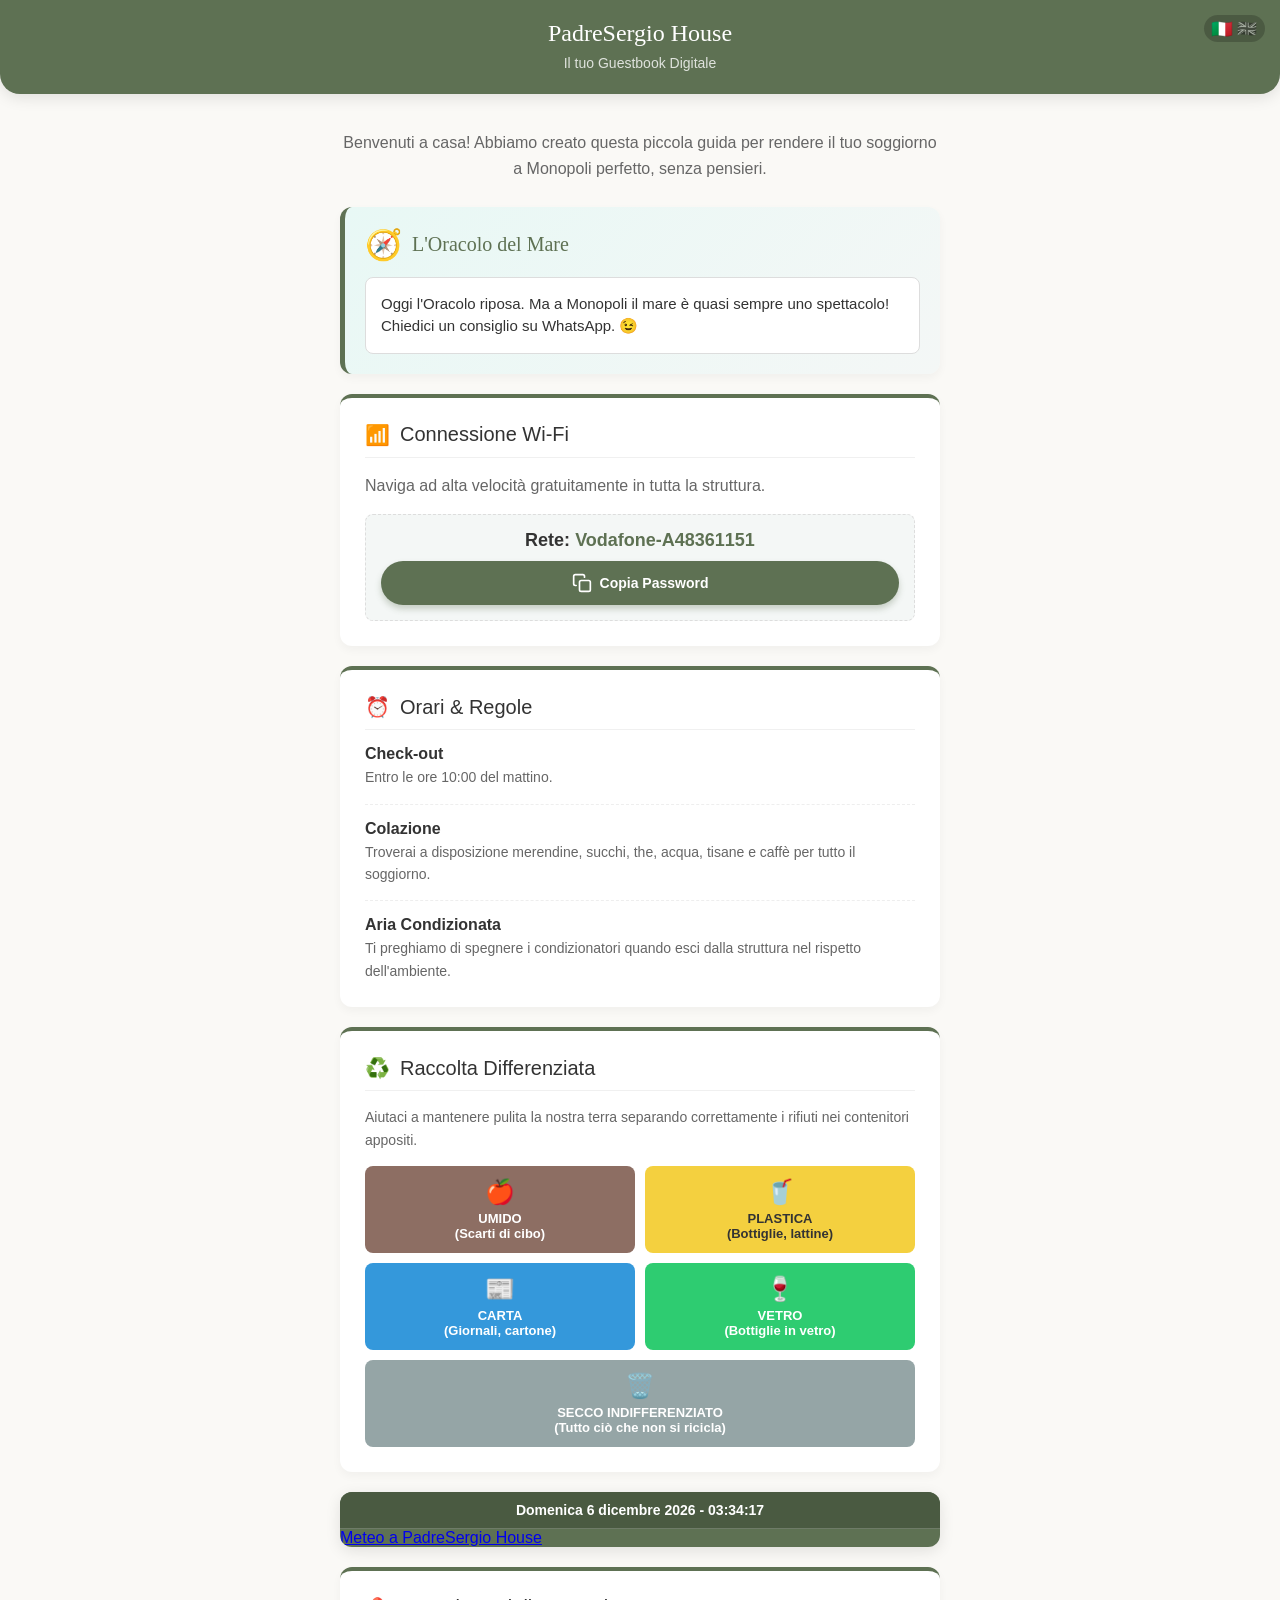
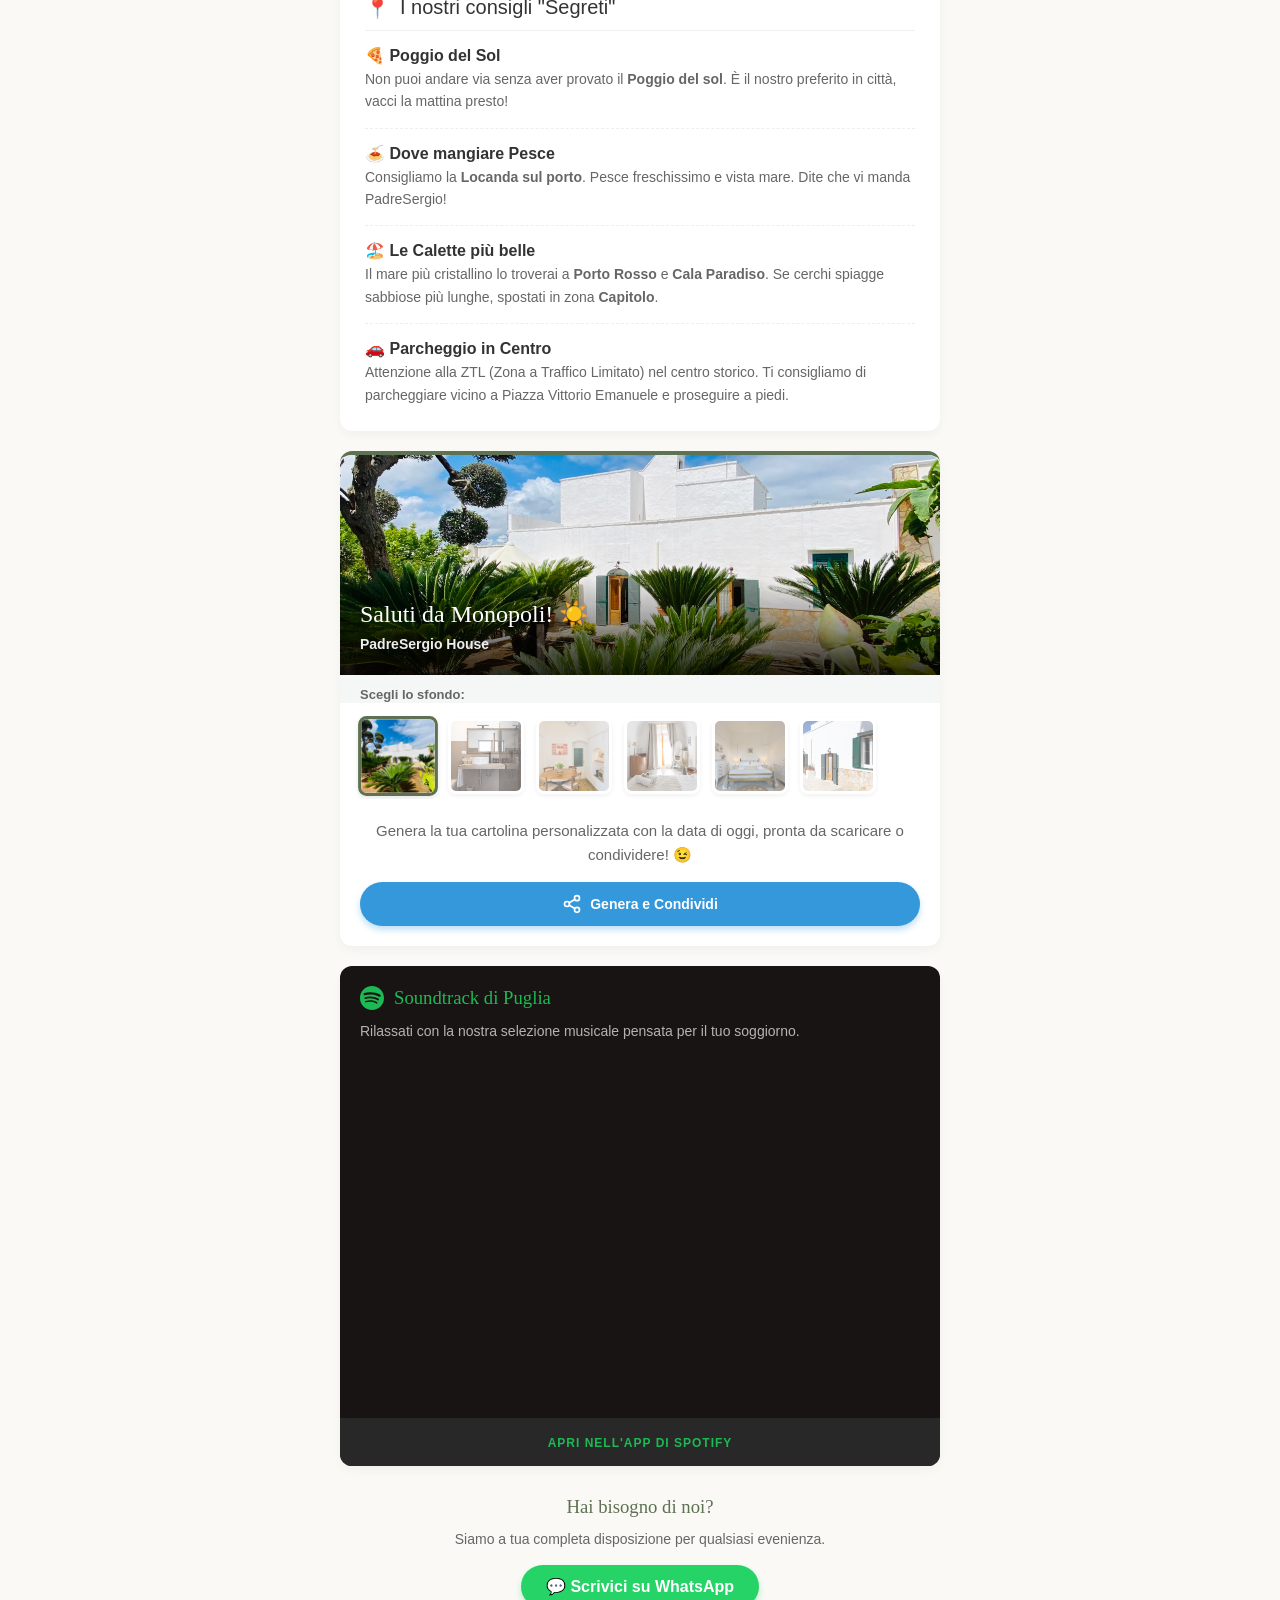
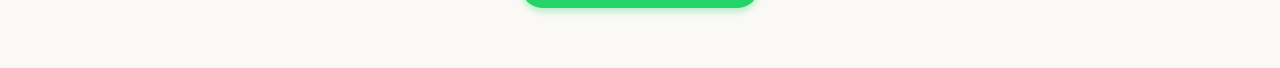
==== index.html @ 65d2807e "Add files via upload" ====
<!DOCTYPE html>
<html lang="it">
<head>
    <meta charset="UTF-8">
    <meta name="viewport" content="width=device-width, initial-scale=1.0, maximum-scale=1.0, user-scalable=no"> 
    <title>Guestbook | PadreSergio House</title>
    <meta name="description" content="La tua guida digitale per un soggiorno perfetto a Monopoli. Password Wi-Fi, regole della casa e i nostri consigli segreti!">
    <meta property="og:title" content="Benvenuto a PadreSergio House! 🏡">
    <meta property="og:description" content="Apri il tuo Guestbook digitale: troverai il Wi-Fi, le regole e i nostri consigli su ristoranti e spiagge a Monopoli.">
    <meta property="og:type" content="website">
    <meta property="og:url" content="https://padresergiohouseapulia.github.io/guida/guida.html">
    <meta property="og:image" content="https://padresergiohouseapulia.github.io/guida/anteprima.jpg">
    <meta property="og:image:secure_url" content="https://padresergiohouseapulia.github.io/guida/anteprima.jpg">
    <meta property="og:image:type" content="image/jpeg">
    <meta property="og:image:width" content="1200">
    <meta property="og:image:height" content="630">
    <meta name="twitter:card" content="summary_large_image">
    <meta name="twitter:title" content="Benvenuto a PadreSergio House! 🏡">
    <meta name="twitter:description" content="Apri il tuo Guestbook digitale per un soggiorno perfetto a Monopoli.">
    <meta name="twitter:image" content="https://padresergiohouseapulia.github.io/guida/anteprima.jpg">

    <link rel="icon" type="image/x-icon" href="icona.ico">

    <style>
        /* STILI BASE ISPIRATI AL TUO SITO */
        :root {
            --verde-primario: #5e7153;
            --verde-chiaro: #8c9c83;
            --crema-sfondo: #faf9f6;
            --testo-scuro: #333333;
            --testo-chiaro: #666666;
        }

        body { margin: 0; font-family: 'Helvetica Neue', Arial, sans-serif; background-color: var(--crema-sfondo); color: var(--testo-scuro); overflow-x: hidden; padding-bottom: 40px; }
        h1, h2, h3 { font-family: 'Georgia', serif; font-weight: normal; margin: 0; color: var(--verde-primario); }
        p { line-height: 1.6; color: var(--testo-chiaro); }
        
        /* LOGICA CAMBIO LINGUA (BILINGUE) */
        body.it [lang="en"] { display: none !important; }
        body.en [lang="it"] { display: none !important; }

        /* HEADER TIPO APP */
        .header { background-color: var(--verde-primario); color: white; padding: 20px; text-align: center; border-bottom-left-radius: 20px; border-bottom-right-radius: 20px; box-shadow: 0 4px 15px rgba(0,0,0,0.1); position: relative;}
        .header h1 { color: white; font-size: 24px; margin-bottom: 5px; }
        .header p { color: rgba(255,255,255,0.8); margin: 0; font-size: 14px; }
        
        /* BOTTONI LINGUA NELL'HEADER */
        .lang-switch { position: absolute; top: 15px; right: 15px; background: rgba(0,0,0,0.2); border-radius: 20px; padding: 4px 8px; display: flex; gap: 5px; }
        .lang-btn { cursor: pointer; font-size: 16px; opacity: 0.5; transition: 0.3s; filter: grayscale(100%); border: none; background: none; padding: 0;}
        .lang-btn.active { opacity: 1; filter: grayscale(0%); transform: scale(1.1); }

        .container { padding: 20px; max-width: 600px; margin: 0 auto; }

        /* SCHEDE CONTENUTO */
        .card { background: white; border-radius: 12px; padding: 25px; margin-bottom: 20px; box-shadow: 0 4px 10px rgba(0,0,0,0.04); border-top: 4px solid var(--verde-primario); }
        .card-title { display: flex; align-items: center; gap: 10px; font-size: 20px; margin-bottom: 15px; border-bottom: 1px solid #f0f0f0; padding-bottom: 10px; }
        
        /* WI-FI BUTTON */
        .wifi-box { background: #f4f7f6; padding: 15px; border-radius: 8px; text-align: center; border: 1px dashed #ddd; margin-top: 10px; }
        .wifi-name { font-size: 18px; font-weight: bold; margin-bottom: 5px; color: var(--testo-scuro); }
        .btn-copia { background-color: var(--verde-primario); color: white; border: none; padding: 12px 20px; border-radius: 25px; font-weight: bold; font-size: 14px; cursor: pointer; width: 100%; margin-top: 10px; display: flex; justify-content: center; align-items: center; gap: 8px; box-shadow: 0 4px 6px rgba(94, 113, 83, 0.3); transition: 0.2s; }
        .btn-copia:active { transform: scale(0.95); }

        /* RACCOLTA DIFFERENZIATA */
        .grid-rifiuti { display: grid; grid-template-columns: 1fr 1fr; gap: 10px; margin-top: 15px; }
        .rifiuto-item { padding: 12px; border-radius: 8px; text-align: center; font-size: 13px; font-weight: bold; color: white; display: flex; flex-direction: column; align-items: center; gap: 5px; }
        .r-umido { background-color: #8D6E63; }
        .r-plastica { background-color: #F4D03F; color: #333; }
        .r-carta { background-color: #3498DB; }
        .r-vetro { background-color: #2ECC71; }
        .r-secco { background-color: #95A5A6; }

        /* CONSIGLI LISTA */
        .tips-list { list-style: none; padding: 0; margin: 0; }
        .tips-list li { margin-bottom: 15px; padding-bottom: 15px; border-bottom: 1px dashed #eee; }
        .tips-list li:last-child { border-bottom: none; margin-bottom: 0; padding-bottom: 0; }
        .tip-title { font-weight: bold; color: var(--testo-scuro); font-size: 16px; margin-bottom: 3px; }

        /* ORACOLO DEL MARE */
        .oracolo-container { background: linear-gradient(135deg, #e8f8f5 0%, #f4f7f6 100%); border-radius: 12px; padding: 20px; margin-bottom: 20px; box-shadow: 0 4px 10px rgba(0,0,0,0.04); border-left: 5px solid #5e7153; text-align: left; }
        .oracolo-header { display: flex; align-items: center; gap: 10px; margin-bottom: 15px; }
        .oracolo-icona { font-size: 30px; }
        .oracolo-titolo { margin: 0; font-family: 'Georgia', serif; color: #5e7153; font-size: 20px; }
        .oracolo-dati { font-size: 14px; color: #666; margin-bottom: 10px; font-weight: bold; }
        .oracolo-consiglio { font-size: 15px; color: #333; line-height: 1.5; background: white; padding: 15px; border-radius: 8px; border: 1px solid #ddd; }
        .loading-oracolo { font-style: italic; color: #888; font-size: 14px; }

        /* FOOTER / CONTATTI */
        .contact-box { text-align: center; margin-top: 30px; }
        .btn-whatsapp { display: inline-block; background-color: #25D366; color: white; padding: 12px 25px; border-radius: 25px; text-decoration: none; font-weight: bold; box-shadow: 0 4px 6px rgba(37, 211, 102, 0.3); }

    </style>
</head>
<body class="it">

    <div class="header">
        <div class="lang-switch">
            <button class="lang-btn active" id="btn-it" onclick="setLang('it')">🇮🇹</button>
            <button class="lang-btn" id="btn-en" onclick="setLang('en')">🇬🇧</button>
        </div>
        <h1>PadreSergio House</h1>
        <p lang="it">Il tuo Guestbook Digitale</p>
        <p lang="en">Your Digital Guestbook</p>
    </div>

    <div class="container">

        <p style="text-align: center; font-size: 16px; margin-bottom: 25px;" lang="it">
            Benvenuti a casa! Abbiamo creato questa piccola guida per rendere il tuo soggiorno a Monopoli perfetto, senza pensieri.
        </p>
        <p style="text-align: center; font-size: 16px; margin-bottom: 25px;" lang="en">
            Welcome home! We created this quick guide to make your stay in Monopoli absolutely perfect and stress-free.
        </p>

        <div class="oracolo-container">
            <div class="oracolo-header">
                <div class="oracolo-icona" id="oracolo-emoji">🧭</div>
                <h3 class="oracolo-titolo" id="testo-titolo">L'Oracolo del Mare</h3>
            </div>
            <div id="oracolo-contenuto">
                <div class="loading-oracolo" id="testo-caricamento">Lettura dei venti a Monopoli in corso... 🌬️</div>
            </div>
        </div>

        <div class="card">
            <div class="card-title">📶 <span lang="it">Connessione Wi-Fi</span><span lang="en">Wi-Fi Connection</span></div>
            <p lang="it" style="margin-top:0;">Naviga ad alta velocità gratuitamente in tutta la struttura.</p>
            <p lang="en" style="margin-top:0;">Surf at high speed for free throughout the property.</p>
            
            <div class="wifi-box">
                <div class="wifi-name">Rete: <span style="color:var(--verde-primario)">Vodafone-A48361151</span></div>
                <input type="hidden" id="wifi-pwd" value="qFMpp2Fgrb4nFyNX">
                <button class="btn-copia" onclick="copiaWiFi()" id="btn-copia-txt">
                    <svg width="20" height="20" viewBox="0 0 24 24" fill="none" stroke="currentColor" stroke-width="2" stroke-linecap="round" stroke-linejoin="round"><rect x="9" y="9" width="13" height="13" rx="2" ry="2"></rect><path d="M5 15H4a2 2 0 0 1-2-2V4a2 2 0 0 1 2-2h9a2 2 0 0 1 2 2v1"></path></svg>
                    <span lang="it">Copia Password</span>
                    <span lang="en">Copy Password</span>
                </button>
            </div>
        </div>

        <div class="card">
            <div class="card-title">⏰ <span lang="it">Orari & Regole</span><span lang="en">Hours & Rules</span></div>
            <ul class="tips-list">
                <li>
                    <div class="tip-title"><span lang="it">Check-out</span><span lang="en">Check-out Time</span></div>
                    <p lang="it" style="margin:0; font-size:14px;">Entro le ore 10:00 del mattino.</p>
                    <p lang="en" style="margin:0; font-size:14px;">By 11:00 AM on departure day.</p>
                </li>
                <li>
                    <div class="tip-title"><span lang="it">Colazione</span><span lang="en">Breakfast</span></div>
                    <p lang="it" style="margin:0; font-size:14px;">Troverai a disposizione merendine, succhi, the, acqua, tisane e caffè per tutto il soggiorno.</p>
                    <p lang="en" style="margin:0; font-size:14px;">Snacks, juices, tea, herbal teas, water and coffee are available for you during your stay.</p>
                </li>
                <li>
                    <div class="tip-title"><span lang="it">Aria Condizionata</span><span lang="en">Air Conditioning</span></div>
                    <p lang="it" style="margin:0; font-size:14px;">Ti preghiamo di spegnere i condizionatori quando esci dalla struttura nel rispetto dell'ambiente.</p>
                    <p lang="en" style="margin:0; font-size:14px;">Please turn off the AC when leaving the property to help us protect the environment.</p>
                </li>
            </ul>
        </div>

        <div class="card">
            <div class="card-title">♻️ <span lang="it">Raccolta Differenziata</span><span lang="en">Waste Sorting</span></div>
            <p lang="it" style="margin-top:0; font-size:14px;">Aiutaci a mantenere pulita la nostra terra separando correttamente i rifiuti nei contenitori appositi.</p>
            <p lang="en" style="margin-top:0; font-size:14px;">Help us keep our land clean by correctly separating your trash into the provided bins.</p>
            
            <div class="grid-rifiuti">
                <div class="rifiuto-item r-umido">
                    <span style="font-size:24px;">🍎</span>
                    <span lang="it">UMIDO<br>(Scarti di cibo)</span><span lang="en">ORGANIC<br>(Food waste)</span>
                </div>
                <div class="rifiuto-item r-plastica">
                    <span style="font-size:24px;">🥤</span>
                    <span lang="it">PLASTICA<br>(Bottiglie, lattine)</span><span lang="en">PLASTIC<br>(Bottles, cans)</span>
                </div>
                <div class="rifiuto-item r-carta">
                    <span style="font-size:24px;">📰</span>
                    <span lang="it">CARTA<br>(Giornali, cartone)</span><span lang="en">PAPER<br>(Paper, cardboard)</span>
                </div>
                <div class="rifiuto-item r-vetro">
                    <span style="font-size:24px;">🍷</span>
                    <span lang="it">VETRO<br>(Bottiglie in vetro)</span><span lang="en">GLASS<br>(Glass bottles)</span>
                </div>
                <div class="rifiuto-item r-secco" style="grid-column: 1 / -1;">
                    <span style="font-size:24px;">🗑️</span>
                    <span lang="it">SECCO INDIFFERENZIATO<br>(Tutto ciò che non si ricicla)</span><span lang="en">GENERAL WASTE<br>(Non-recyclable items)</span>
                </div>
            </div>
        </div>

	<div style="max-width: 600px; margin: 20px auto; border-radius: 12px; overflow: hidden; box-shadow: 0 4px 15px rgba(0,0,0,0.1); background-color: #5e7153;">
            <div style="background-color: #4a5a41; color: white; text-align: center; padding: 10px; font-family: 'Helvetica Neue', Helvetica, Arial, sans-serif; font-size: 14px; font-weight: bold; border-bottom: 1px solid rgba(255,255,255,0.2);">
                <span id="data-meteo-it" lang="it"></span>
                <span id="data-meteo-en" lang="en"></span>
            </div>
            <a class="weatherwidget-io" href="https://forecast7.com/it/40d9517d30/monopoli/" data-label_1="MONOPOLI" data-label_2="PadreSergio House" data-font="Helvetica" data-icons="Climacons Animated" data-theme="pure" data-basecolor="#5e7153" data-textcolor="#ffffff" data-highcolor="#ffffff" data-lowcolor="#e0e0e0" data-suncolor="#f1c40f" data-mooncolor="#f1c40f" data-cloudcolor="#ffffff" data-raincolor="#8c9c83">Meteo a PadreSergio House</a>
            <script>
            !function(d,s,id){var js,fjs=d.getElementsByTagName(s)[0];if(!d.getElementById(id)){js=d.createElement(s);js.id=id;js.src='https://weatherwidget.io/js/widget.min.js';fjs.parentNode.insertBefore(js,fjs);}}(document,'script','weatherwidget-io-js');
            function aggiornaDataOra() {
                const dataOggi = new Date();
                const opzioniData = { weekday: 'long', year: 'numeric', month: 'long', day: 'numeric' };
                const opzioniOra = { hour: '2-digit', minute: '2-digit', second: '2-digit' };
                let stringaDataIT = dataOggi.toLocaleDateString('it-IT', opzioniData);
                let stringaOraIT = dataOggi.toLocaleTimeString('it-IT', opzioniOra);
                let stringaDataEN = dataOggi.toLocaleDateString('en-US', opzioniData);
                let stringaOraEN = dataOggi.toLocaleTimeString('en-US', opzioniOra);
                document.getElementById('data-meteo-it').innerText = stringaDataIT.charAt(0).toUpperCase() + stringaDataIT.slice(1) + " - " + stringaOraIT;
                document.getElementById('data-meteo-en').innerText = stringaDataEN.charAt(0).toUpperCase() + stringaDataEN.slice(1) + " - " + stringaOraEN;
            }
            aggiornaDataOra();
            setInterval(aggiornaDataOra, 1000);
            </script>
        </div>

        <div class="card">
            <div class="card-title">📍 <span lang="it">I nostri consigli "Segreti"</span><span lang="en">Our "Secret" Local Tips</span></div>
            
            <ul class="tips-list">
                <li>
                    <div class="tip-title">🍕 Poggio del Sol</div>
                    <p lang="it" style="margin:0; font-size:14px;">Non puoi andare via senza aver provato il <b>Poggio del sol</b>. È il nostro preferito in città, vacci la mattina presto!</p>
                    <p lang="en" style="margin:0; font-size:14px;">You can't leave without trying <b>Poggio del sol</b>. It's our favorite in town, go early in the morning!</p>
                </li>
                <li>
                    <div class="tip-title">🍝 <span lang="it">Dove mangiare Pesce</span><span lang="en">Where to eat fish</span></div>
                    <p lang="it" style="margin:0; font-size:14px;">Consigliamo la <b>Locanda sul porto</b>. Pesce freschissimo e vista mare. Dite che vi manda PadreSergio!</p>
                    <p lang="en" style="margin:0; font-size:14px;">We highly recommend <b>Locanda sul porto</b>. Extremely fresh seafood and a sea view.</p>
                </li>
                <li>
                    <div class="tip-title">🏖️ <span lang="it">Le Calette più belle</span><span lang="en">The most beautiful coves</span></div>
                    <p lang="it" style="margin:0; font-size:14px;">Il mare più cristallino lo troverai a <b>Porto Rosso</b> e <b>Cala Paradiso</b>. Se cerchi spiagge sabbiose più lunghe, spostati in zona <b>Capitolo</b>.</p>
                    <p lang="en" style="margin:0; font-size:14px;">You will find the most crystal clear water at <b>Porto Rosso</b> and <b>Cala Paradiso</b>. For longer sandy beaches, go to the <b>Capitolo</b> area.</p>
                </li>
                <li>
                    <div class="tip-title">🚗 <span lang="it">Parcheggio in Centro</span><span lang="en">Parking in the city centre</span></div>
                    <p lang="it" style="margin:0; font-size:14px;">Attenzione alla ZTL (Zona a Traffico Limitato) nel centro storico. Ti consigliamo di parcheggiare vicino a Piazza Vittorio Emanuele e proseguire a piedi.</p>
                    <p lang="en" style="margin:0; font-size:14px;">Watch out for the ZTL (Limited Traffic Zone) in the historic center. We recommend parking near Piazza Vittorio Emanuele.</p>
                </li>
            </ul>
        </div>

<style>
            .cartolina-preview { 
                background: url('cartolina1.jpg') center/cover no-repeat; 
                height: 220px; 
                position: relative; 
                background-color: #ddd;
                border-top-left-radius: 12px;
                border-top-right-radius: 12px;
                transition: background-image 0.3s ease;
            }
            .cartolina-overlay { position: absolute; bottom: 0; left: 0; width: 100%; background: linear-gradient(transparent, rgba(0,0,0,0.8)); padding: 20px; box-sizing: border-box; text-align: left; }
            .thumb-scroll { display: flex; gap: 12px; overflow-x: auto; padding: 15px 20px 5px 20px; scrollbar-width: none; }
            .thumb-scroll::-webkit-scrollbar { display: none; }
            .thumb-img { width: 70px; height: 70px; border-radius: 8px; object-fit: cover; cursor: pointer; border: 3px solid transparent; opacity: 0.6; transition: 0.2s; flex-shrink: 0; box-shadow: 0 2px 5px rgba(0,0,0,0.1); }
            .thumb-img.active { border-color: #5e7153; opacity: 1; transform: scale(1.05); }
        </style>

        <div class="card" style="padding: 0; overflow: hidden; text-align: center; border-radius: 12px;">
            
            <div id="preview-box" class="cartolina-preview">
                <div class="cartolina-overlay">
                    <h3 style="color: white; margin: 0; font-size: 24px;"><span lang="it">Saluti da Monopoli! ☀️</span><span lang="en">Greetings from Monopoli! ☀️</span></h3>
                    <p style="color: #eee; margin: 5px 0 0 0; font-size: 14px; font-weight: bold;">PadreSergio House</p>
                </div>
            </div>

            <div style="background: #f4f7f6; text-align: left; padding: 10px 20px 0 20px;">
                <span lang="it" style="font-size: 13px; font-weight: bold; color: #666;">Scegli lo sfondo:</span>
                <span lang="en" style="font-size: 13px; font-weight: bold; color: #666;">Choose background:</span>
            </div>
            
            <div class="thumb-scroll">
                <img src="cartolina1.jpg" class="thumb-img active" onclick="cambiaCartolina('cartolina1.jpg', this)">
                <img src="cartolina2.jpg" class="thumb-img" onclick="cambiaCartolina('cartolina2.jpg', this)">
                <img src="cartolina3.jpg" class="thumb-img" onclick="cambiaCartolina('cartolina3.jpg', this)">
                <img src="cartolina4.jpg" class="thumb-img" onclick="cambiaCartolina('cartolina4.jpg', this)">
                <img src="cartolina5.jpg" class="thumb-img" onclick="cambiaCartolina('cartolina5.jpg', this)">
                <img src="cartolina6.jpg" class="thumb-img" onclick="cambiaCartolina('cartolina6.jpg', this)">
            </div>

            <div style="padding: 20px;">
                <p lang="it" style="margin-top:0; font-size: 15px;">Genera la tua cartolina personalizzata con la data di oggi, pronta da scaricare o condividere! 😉</p>
                <p lang="en" style="margin-top:0; font-size: 15px;">Generate your personalized postcard with today's date, ready to download or share! 😉</p>
                
                <button class="btn-copia" id="btn-genera-cartolina" onclick="generaECondividiCartolina()" style="background-color: #3498DB; box-shadow: 0 4px 6px rgba(52, 152, 219, 0.3);">
                    <svg width="20" height="20" viewBox="0 0 24 24" fill="none" stroke="currentColor" stroke-width="2" stroke-linecap="round" stroke-linejoin="round"><circle cx="18" cy="5" r="3"></circle><circle cx="6" cy="12" r="3"></circle><circle cx="18" cy="19" r="3"></circle><line x1="8.59" y1="13.51" x2="15.42" y2="17.49"></line><line x1="15.41" y1="6.51" x2="8.59" y2="10.49"></line></svg>
                    <span lang="it">Genera e Condividi</span>
                    <span lang="en">Generate & Share</span>
                </button>
            </div>
            
            <canvas id="canvas-cartolina" style="display:none;"></canvas>
        </div>

        <script>
            // La variabile che ricorda quale immagine è selezionata al momento
            let cartolinaSelezionata = 'cartolina1.jpg';

            // Funzione scattata quando si clicca una miniatura
            function cambiaCartolina(nomeFile, elementoImg) {
                cartolinaSelezionata = nomeFile;
                
                // Cambia l'immagine grande in alto
                document.getElementById('preview-box').style.backgroundImage = `url('${nomeFile}')`;
                
                // Toglie il bordo verde a tutte le miniature
                const thumbs = document.querySelectorAll('.thumb-img');
                thumbs.forEach(t => t.classList.remove('active'));
                
                // Mette il bordo verde a quella appena cliccata
                elementoImg.classList.add('active');
            }

            function formattaData(date, lang) {
                return date.toLocaleDateString(lang === 'it' ? 'it-IT' : 'en-US', { day: '2-digit', month: '2-digit', year: 'numeric' });
            }
            function formattaOra(date, lang) {
                return date.toLocaleTimeString(lang === 'it' ? 'it-IT' : 'en-US', { hour: '2-digit', minute: '2-digit' });
            }

            async function generaECondividiCartolina() {
                const lang = document.body.className || 'it';
                const btn = document.getElementById('btn-genera-cartolina');
                const canvas = document.getElementById('canvas-cartolina');
                const ctx = canvas.getContext('2d');
                
                btn.innerHTML = lang === 'it' ? '💡 Generazione...' : '💡 Generating...';
                btn.disabled = true;

                try {
                    const imgBackground = new Image();
                    // USA LA VARIABILE invece del nome fisso!
                    imgBackground.src = cartolinaSelezionata; 
                    imgBackground.crossOrigin = "Anonymous";

                    await new Promise((resolve, reject) => {
                        imgBackground.onload = resolve;
                        imgBackground.onerror = () => reject(new Error("Immagine non trovata"));
                    });

                    canvas.width = 1200; 
                    canvas.height = 900; 
                    ctx.drawImage(imgBackground, 0, 0, 1200, 900);
                    ctx.fillStyle = 'rgba(0, 0, 0, 0.6)'; 
                    ctx.fillRect(0, 750, 1200, 150);
                    ctx.fillStyle = 'white';
                    ctx.font = 'bold 60px Georgia';
                    ctx.fillText('PadreSergio House', 50, 820); 

                    const oraEsatta = new Date();
                    const dataStr = formattaData(oraEsatta, lang);
                    const oraStr = formattaOra(oraEsatta, lang);
                    const testoData = lang === 'it' ? `Creata il: ${dataStr} ore ${oraStr}` : `Generated: ${dataStr} at ${oraStr}`;
                    
                    ctx.font = '40px Arial';
                    ctx.fillText(testoData, 50, 870); 
                    ctx.strokeStyle = 'white';
                    ctx.lineWidth = 10;
                    ctx.strokeRect(10, 10, 1180, 880);

                    canvas.toBlob(async (blob) => {
                        const file = new File([blob], 'cartolina_padresergio.jpg', { type: 'image/jpeg' });
                        const didascalia = lang === 'it' ? "La mia cartolina da PadreSergio House! ☀️" : "My postcard from PadreSergio House! ☀️";
                        const urlSito = "https://padresergiohouseapulia.github.io/padresergio_web/"; 

                        if (navigator.share && navigator.canShare && navigator.canShare({ files: [file] })) {
                            await navigator.share({ files: [file], title: 'PadreSergio House', text: didascalia + "\n" + urlSito });
                        } else {
                            const urlImmagine = URL.createObjectURL(blob);
                            const linkDownload = document.createElement('a');
                            linkDownload.href = urlImmagine;
                            linkDownload.download = 'Cartolina_PadreSergio.jpg';
                            linkDownload.click();
                            alert(lang === 'it' ? "📸 Cartolina scaricata! Trovala nei Download." : "📸 Postcard downloaded! Check your Downloads.");
                        }
                        
                        btn.innerHTML = lang === 'it' ? '<svg width="20" height="20" viewBox="0 0 24 24" fill="none" stroke="currentColor" stroke-width="2" stroke-linecap="round" stroke-linejoin="round"><circle cx="18" cy="5" r="3"></circle><circle cx="6" cy="12" r="3"></circle><circle cx="18" cy="19" r="3"></circle><line x1="8.59" y1="13.51" x2="15.42" y2="17.49"></line><line x1="15.41" y1="6.51" x2="8.59" y2="10.49"></line></svg> Genera e Condividi' : '<svg width="20" height="20" viewBox="0 0 24 24" fill="none" stroke="currentColor" stroke-width="2" stroke-linecap="round" stroke-linejoin="round"><circle cx="18" cy="5" r="3"></circle><circle cx="6" cy="12" r="3"></circle><circle cx="18" cy="19" r="3"></circle><line x1="8.59" y1="13.51" x2="15.42" y2="17.49"></line><line x1="15.41" y1="6.51" x2="8.59" y2="10.49"></line></svg> Generate & Share';
                        btn.disabled = false;
                    }, 'image/jpeg', 0.9);

                } catch (error) {
                    alert(lang === 'it' ? 'Errore: assicurati che le immagini siano caricate correttamente su GitHub.' : 'Error: make sure the images are uploaded correctly to GitHub.');
                    btn.disabled = false;
                    btn.innerHTML = lang === 'it' ? '<svg width="20" height="20" viewBox="0 0 24 24" fill="none" stroke="currentColor" stroke-width="2" stroke-linecap="round" stroke-linejoin="round"><circle cx="18" cy="5" r="3"></circle><circle cx="6" cy="12" r="3"></circle><circle cx="18" cy="19" r="3"></circle><line x1="8.59" y1="13.51" x2="15.42" y2="17.49"></line><line x1="15.41" y1="6.51" x2="8.59" y2="10.49"></line></svg> Genera e Condividi' : '<svg width="20" height="20" viewBox="0 0 24 24" fill="none" stroke="currentColor" stroke-width="2" stroke-linecap="round" stroke-linejoin="round"><circle cx="18" cy="5" r="3"></circle><circle cx="6" cy="12" r="3"></circle><circle cx="18" cy="19" r="3"></circle><line x1="8.59" y1="13.51" x2="15.42" y2="17.49"></line><line x1="15.41" y1="6.51" x2="8.59" y2="10.49"></line></svg> Generate & Share';
                }
            }
        </script>

	    <div class="card" style="padding: 0; overflow: hidden; border: none; background: #191414; color: white;">
    <div style="padding: 20px 20px 10px 20px;">
        <h3 style="color: #1DB954; font-family: 'Georgia', serif; margin: 0; display: flex; align-items: center; gap: 10px;">
            <svg width="24" height="24" viewBox="0 0 24 24" fill="currentColor"><path d="M12 0C5.373 0 0 5.373 0 12s5.373 12 12 12 12-5.373 12-12S18.627 0 12 0zm5.491 17.293a.747.747 0 0 1-1.027.247c-2.846-1.741-6.429-2.135-10.648-1.17a.75.75 0 0 1-.326-1.464c4.619-1.056 8.579-.604 11.754 1.34a.748.748 0 0 1 .247 1.047zm1.465-3.263a.937.937 0 0 1-1.287.308c-3.256-1.999-8.219-2.582-12.069-1.411a.937.937 0 1 1-.549-1.791c4.409-1.338 9.882-.687 13.597 1.602a.936.936 0 0 1 .308 1.292zm.127-3.396c-3.905-2.319-10.334-2.533-14.075-1.398a1.125 1.125 0 1 1-.655-2.155c4.298-1.305 11.394-1.049 15.894 1.623a1.125 1.125 0 0 1-1.164 1.93z"/></svg>
            <span lang="it">Soundtrack di Puglia</span>
            <span lang="en">Puglian Soundtrack</span>
        </h3>
        <p lang="it" style="font-size: 14px; color: #b3b3b3; margin: 10px 0;">Rilassati con la nostra selezione musicale pensata per il tuo soggiorno.</p>
        <p lang="en" style="font-size: 14px; color: #b3b3b3; margin: 10px 0;">Relax with our curated music selection designed for your stay.</p>
    </div>

    <iframe data-testid="embed-iframe" style="border-radius:12px" src="https://open.spotify.com/embed/playlist/6D6Dd7lPFX4qjpJ2NdVbWg?utm_source=generator" width="100%" height="352" frameBorder="0" allowfullscreen="" allow="autoplay; clipboard-write; encrypted-media; fullscreen; picture-in-picture" loading="lazy"></iframe>
    
    <div style="padding: 15px; text-align: center; background: #282828;">
        <a href="https://open.spotify.com/playlist/37i9dQZF1DWTwnEm1Z9vYv" target="_blank" style="color: #1DB954; text-decoration: none; font-size: 12px; font-weight: bold; text-transform: uppercase; letter-spacing: 1px;">
            <span lang="it">Apri nell'app di Spotify</span>
            <span lang="en">Open in Spotify App</span>
        </a>
    </div>
</div>
       
            <div class="contact-box">
            <h3 style="margin-bottom: 10px;"><span lang="it">Hai bisogno di noi?</span><span lang="en">Do you need us?</span></h3>
            <p lang="it" style="font-size:14px; margin-top:0;">Siamo a tua completa disposizione per qualsiasi evenienza.</p>
            <p lang="en" style="font-size:14px; margin-top:0;">We are at your complete disposal for any need.</p>
            
            <a href="https://wa.me/393384699286" target="_blank" class="btn-whatsapp">
                💬 <span lang="it">Scrivici su WhatsApp</span><span lang="en">Message us on WhatsApp</span>
            </a>
        </div>

    </div>

    <script>
        // --- DIZIONARIO ORACOLO ---
        const dizionarioOracolo = {
            it: {
                titolo: "L'Oracolo del Mare",
                caricamento: "Lettura dei venti a Monopoli in corso... 🌬️",
                ventoAttuale: "Vento attuale:",
                errore: "Oggi l'Oracolo riposa. Ma a Monopoli il mare è quasi sempre uno spettacolo! Chiedici un consiglio su WhatsApp. 😉",
                venti: {
                    nord: { nome: "Tramontana / Maestrale (da Nord)", consiglio: "Oggi il vento soffia da Nord. Il mare aperto potrebbe essere un po' mosso o increspato. <strong>Il nostro consiglio:</strong> Cerca calette ben riparate come <em>Cala Susca</em> o <em>Cala Monaci</em>, oppure scegli i lidi attrezzati con frangiflutti a Capitolo!" },
                    est: { nome: "Levante (dal Mare)", consiglio: "Oggi il vento spinge direttamente dal mare verso la costa. <strong>Il nostro consiglio:</strong> Fai attenzione se fai il bagno in zone di scogliera aperta. È la giornata perfetta per esplorare il Centro Storico o rilassarsi nelle calette più profonde e protette all'interno della città." },
                    sud: { nome: "Scirocco (da Sud)", consiglio: "Oggi soffia Scirocco, vento caldo da Sud! Le lunghe spiagge sabbiose di Capitolo potrebbero avere mare mosso. <strong>Il nostro consiglio:</strong> Resta nelle calette cittadine esposte a Nord come <em>Porta Vecchia</em>, oppure fai una gita verso nord, a Polignano a Mare!" },
                    ovest: { nome: "Ponente / Libeccio (da Terra)", consiglio: "Splendide notizie! Il vento soffia da terra verso il mare. <strong>Il nostro consiglio:</strong> L'Adriatico oggi sarà piatto come una tavola! È la giornata perfetta per godersi l'acqua cristallina nelle grandi spiagge di <em>Capitolo</em> o a <em>Santo Stefano</em>. Approfittane!" }
                }
            },
            en: {
                titolo: "The Sea Oracle",
                caricamento: "Reading Monopoli's winds... 🌬️",
                ventoAttuale: "Current wind:",
                errore: "The Oracle is resting today. But the sea in Monopoli is almost always a show! Ask us for advice on WhatsApp. 😉",
                venti: {
                    nord: { nome: "Tramontana / Maestrale (from North)", consiglio: "Today the wind blows from the North. The open sea might be a bit rough. <strong>Our advice:</strong> Look for well-sheltered coves like <em>Cala Susca</em> or <em>Cala Monaci</em>, or choose the equipped beach clubs with breakwaters in Capitolo!" },
                    est: { nome: "Levante (from the Sea)", consiglio: "Today the wind pushes directly from the sea towards the coast. <strong>Our advice:</strong> Be careful if swimming in open cliff areas. It's the perfect day to explore the Historic Center or relax in the deeper, protected coves inside the city." },
                    sud: { nome: "Scirocco (from South)", consiglio: "Scirocco is blowing today, a warm wind from the South! The long sandy beaches of Capitolo might have rough seas. <strong>Our advice:</strong> Stay in the city coves facing North like <em>Porta Vecchia</em>, or take a trip north to Polignano a Mare!" },
                    ovest: { nome: "Ponente / Libeccio (from Land)", consiglio: "Great news! The wind is blowing from the land towards the sea. <strong>Our advice:</strong> The Adriatic Sea will be completely flat today! It's the perfect day to enjoy the crystal clear water in the large beaches of <em>Capitolo</em> or <em>Santo Stefano</em>. Enjoy!" }
                }
            }
        };

        let datiMeteoAttuali = null;

        async function caricaOracolo() {
            try {
                const url = 'https://api.open-meteo.com/v1/forecast?latitude=40.9559&longitude=17.2896&current_weather=true';
                const response = await fetch(url);
                datiMeteoAttuali = await response.json();
                mostraRisultatoOracolo();
            } catch (error) {
                const lang = document.body.className || 'it';
                document.getElementById('oracolo-contenuto').innerHTML = `<div class="oracolo-consiglio">${dizionarioOracolo[lang].errore}</div>`;
            }
        }

        function mostraRisultatoOracolo() {
            const lang = document.body.className || 'it';
            const testi = dizionarioOracolo[lang];

            // Se i dati non sono ancora stati scaricati, aggiorna solo le scritte di caricamento
            if (!datiMeteoAttuali) {
                document.getElementById('testo-titolo').innerText = testi.titolo;
                const caricamentoEl = document.getElementById('testo-caricamento');
                if(caricamentoEl) caricamentoEl.innerText = testi.caricamento;
                return;
            }

            const ventoDir = datiMeteoAttuali.current_weather.winddirection;
            const ventoVel = datiMeteoAttuali.current_weather.windspeed;
            
            let chiaveVento = "";
            let emoji = "🧭";

            if (ventoDir >= 315 || ventoDir <= 45) { chiaveVento = "nord"; emoji = "🌊"; } 
            else if (ventoDir > 45 && ventoDir < 135) { chiaveVento = "est"; emoji = "💨"; } 
            else if (ventoDir >= 135 && ventoDir <= 225) { chiaveVento = "sud"; emoji = "🌴"; } 
            else { chiaveVento = "ovest"; emoji = "🏖️"; }

            document.getElementById('testo-titolo').innerText = testi.titolo;
            document.getElementById('oracolo-emoji').innerText = emoji;
            document.getElementById('oracolo-contenuto').innerHTML = `
                <div class="oracolo-dati">${testi.ventoAttuale} ${testi.venti[chiaveVento].nome} (${ventoVel} km/h)</div>
                <div class="oracolo-consiglio">${testi.venti[chiaveVento].consiglio}</div>
            `;
        }

        // --- GESTIONE LINGUA PRINCIPALE ---
        function setLang(lang) {
            document.body.className = lang;
            document.getElementById('btn-it').classList.remove('active');
            document.getElementById('btn-en').classList.remove('active');
            document.getElementById('btn-' + lang).classList.add('active');
            
            // Aggiorna anche i testi dell'Oracolo quando si preme il tasto!
            mostraRisultatoOracolo();
        }

        // --- TASTO MAGICO WI-FI ---
        function copiaWiFi() {
            const pwd = document.getElementById('wifi-pwd').value;
            const btn = document.getElementById('btn-copia-txt');
            const originalHTML = btn.innerHTML;
            
            navigator.clipboard.writeText(pwd).then(() => {
                btn.style.backgroundColor = "#27ae60";
                if(document.body.className === 'it') {
                    btn.innerHTML = '✔️ Password Copiata!';
                } else {
                    btn.innerHTML = '✔️ Password Copied!';
                }
                
                setTimeout(() => {
                    btn.style.backgroundColor = "var(--verde-primario)";
                    btn.innerHTML = originalHTML;
                }, 3000);
            }).catch(err => {
                alert('Errore durante la copia: ' + err);
            });
        }

        // --- AVVIA L'ORACOLO ALL'APERTURA DELLA PAGINA ---
        window.addEventListener('DOMContentLoaded', caricaOracolo);

    </script>
</body>
</html>
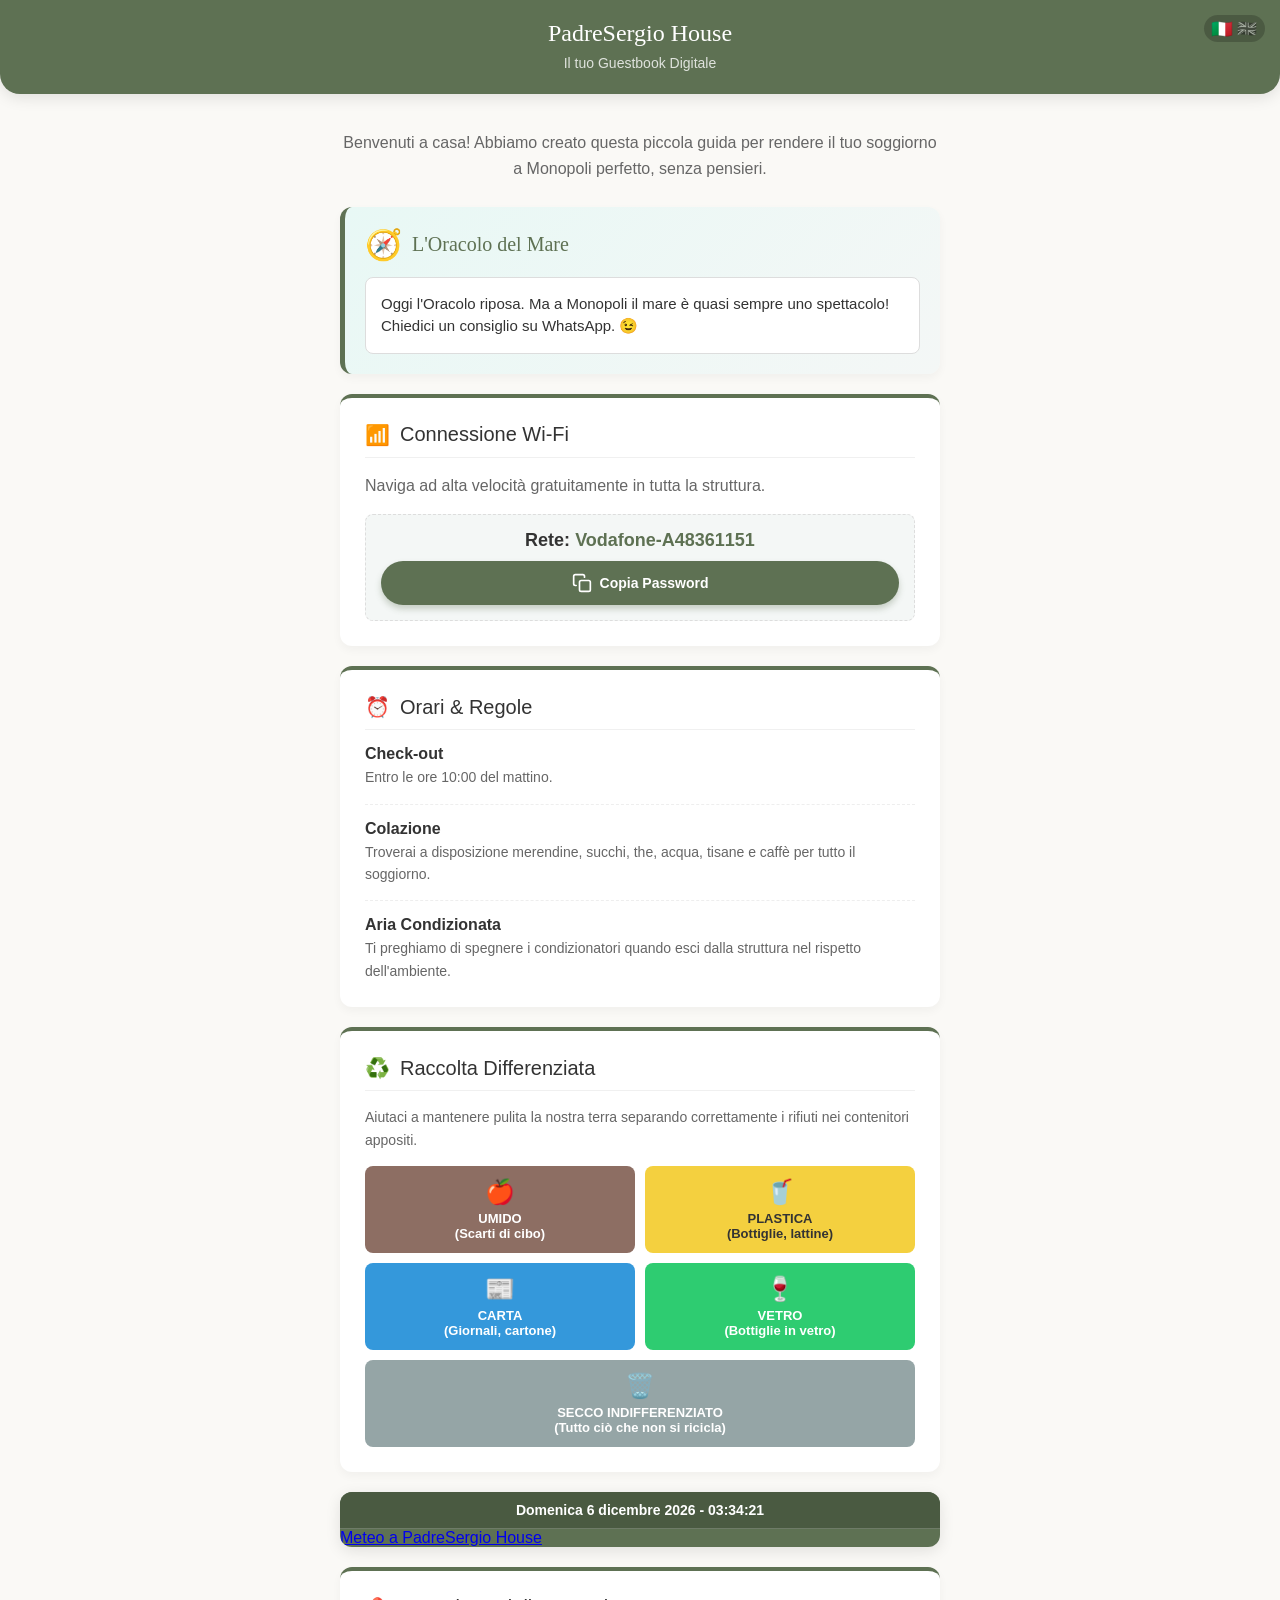
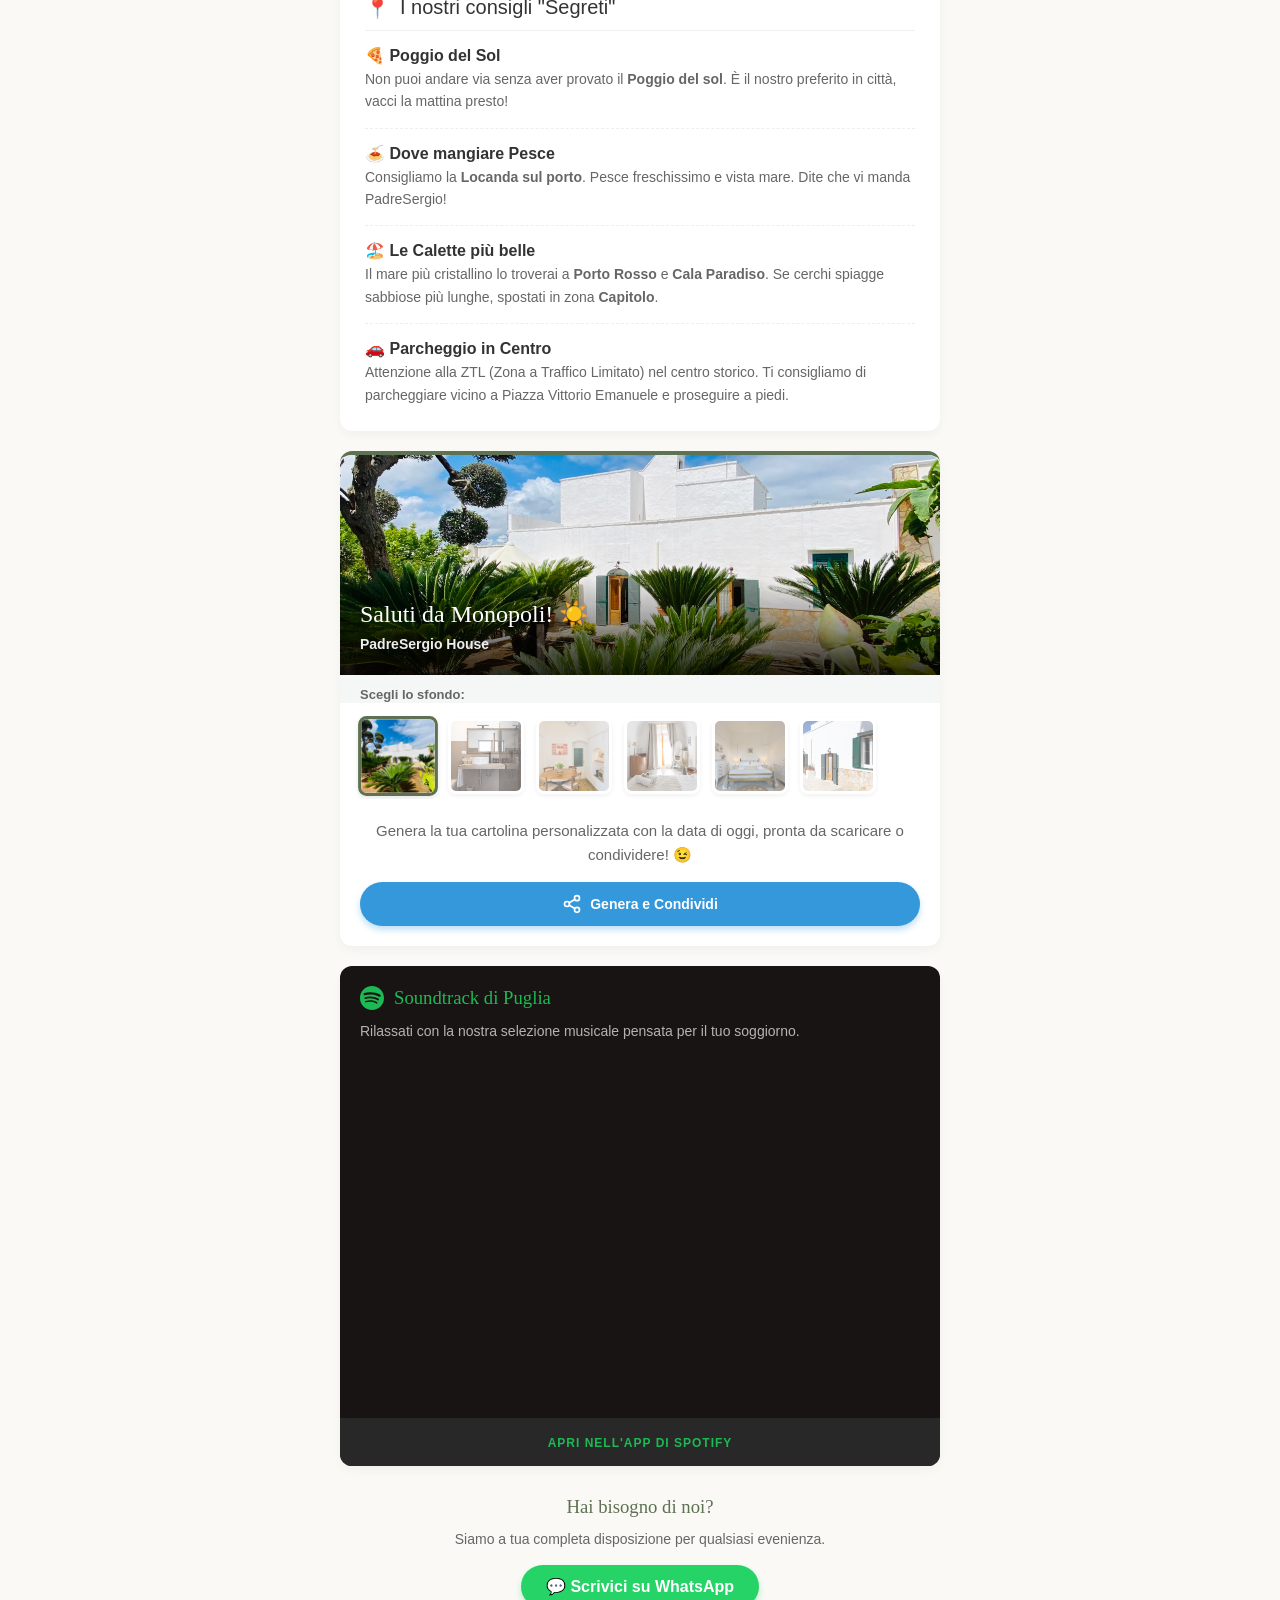
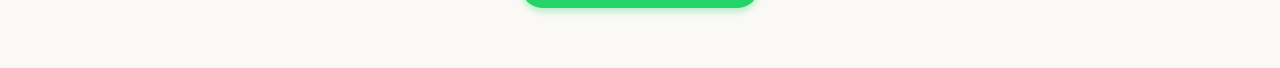
==== commit 0b223bdd: "Add files via upload" ====
--- a/index.html
+++ b/index.html
@@ -494,6 +494,24 @@
             `;
         }
 
+	// AUTO-RILEVAMENTO LINGUA INTELLIGENTE
+        window.onload = () => {
+            const saved = localStorage.getItem('pref-lang');
+            if (saved) {
+                // Se l'ospite aveva già cliccato un tastino, rispetta la sua scelta
+                changeLang(saved);
+            } else {
+                // Altrimenti legge la lingua del suo telefono
+                const userLang = navigator.language || navigator.userLanguage;
+                // Se il telefono è in italiano, mostra ITA. Per tutto il resto del mondo, mostra ENG in automatico!
+                if (userLang.toLowerCase().startsWith('it')) {
+                    changeLang('it');
+                } else {
+                    changeLang('en');
+                }
+            }
+        };
+
         // --- GESTIONE LINGUA PRINCIPALE ---
         function setLang(lang) {
             document.body.className = lang;
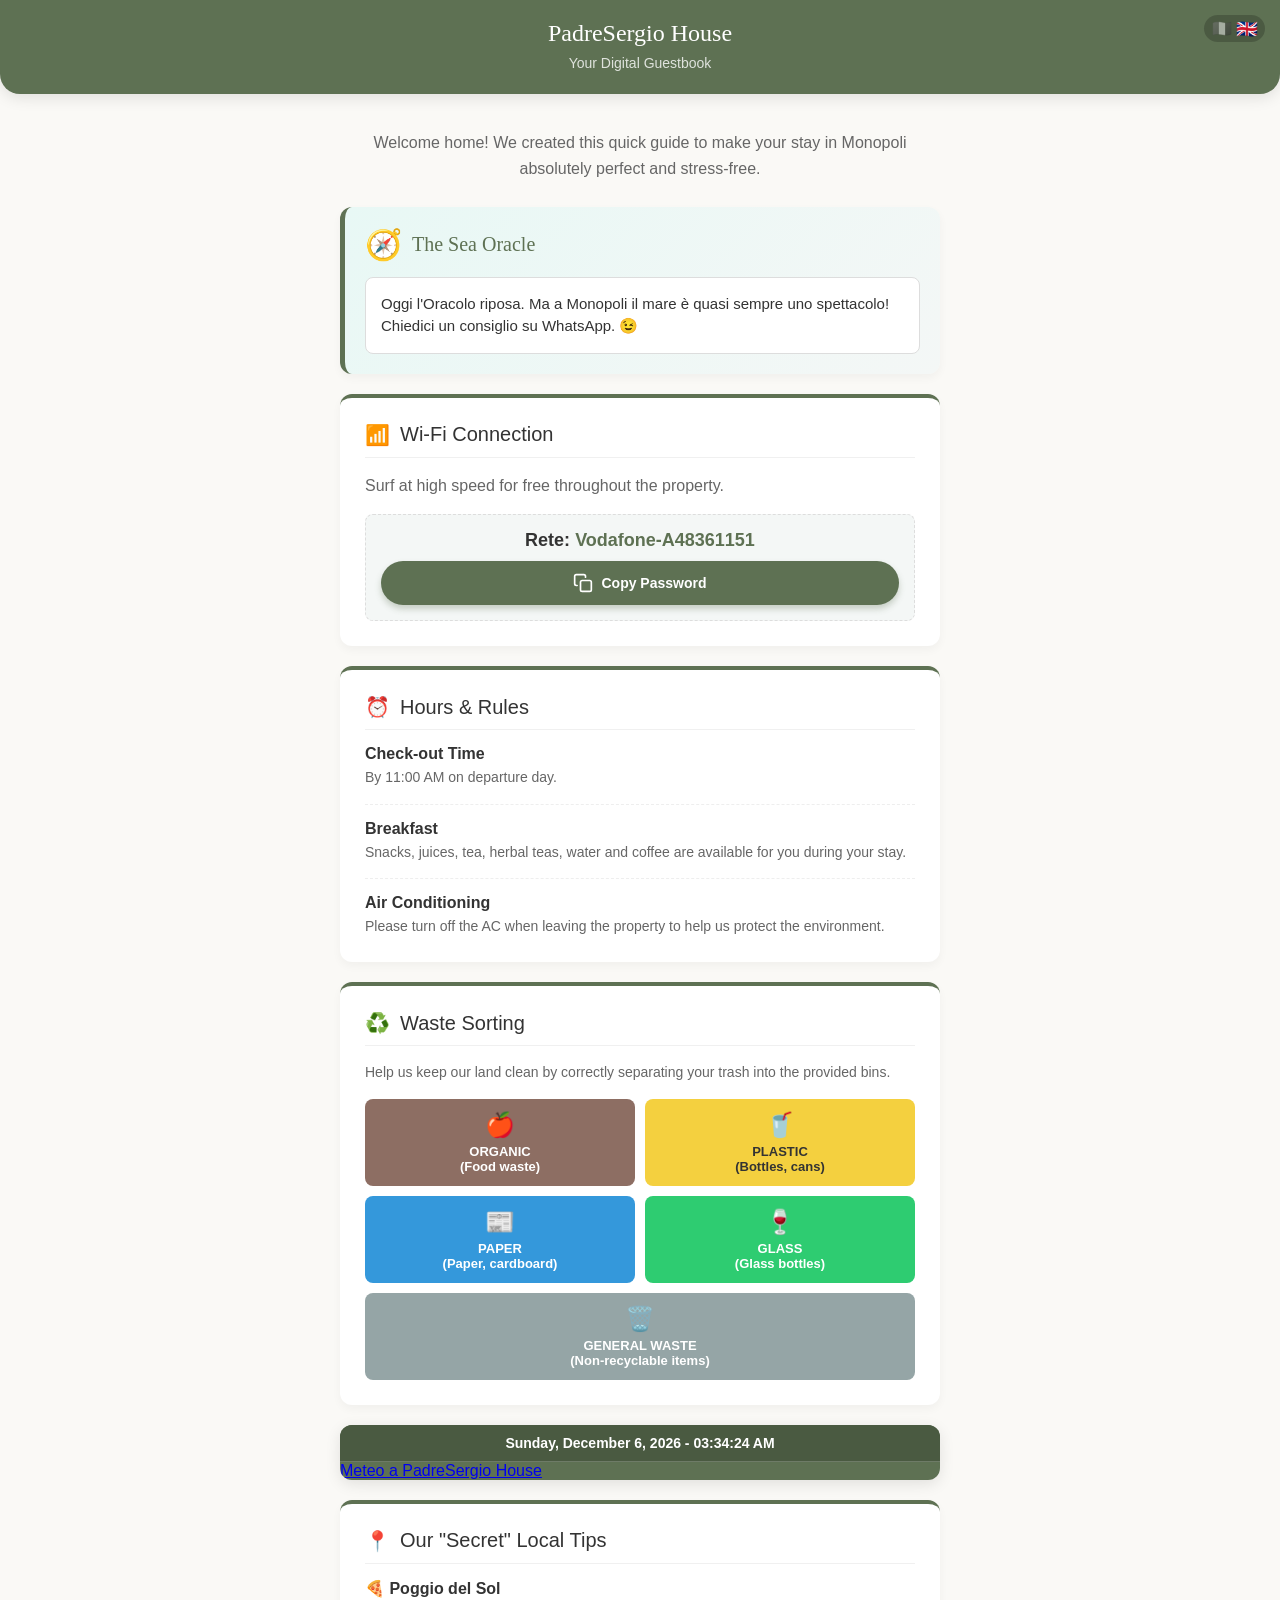
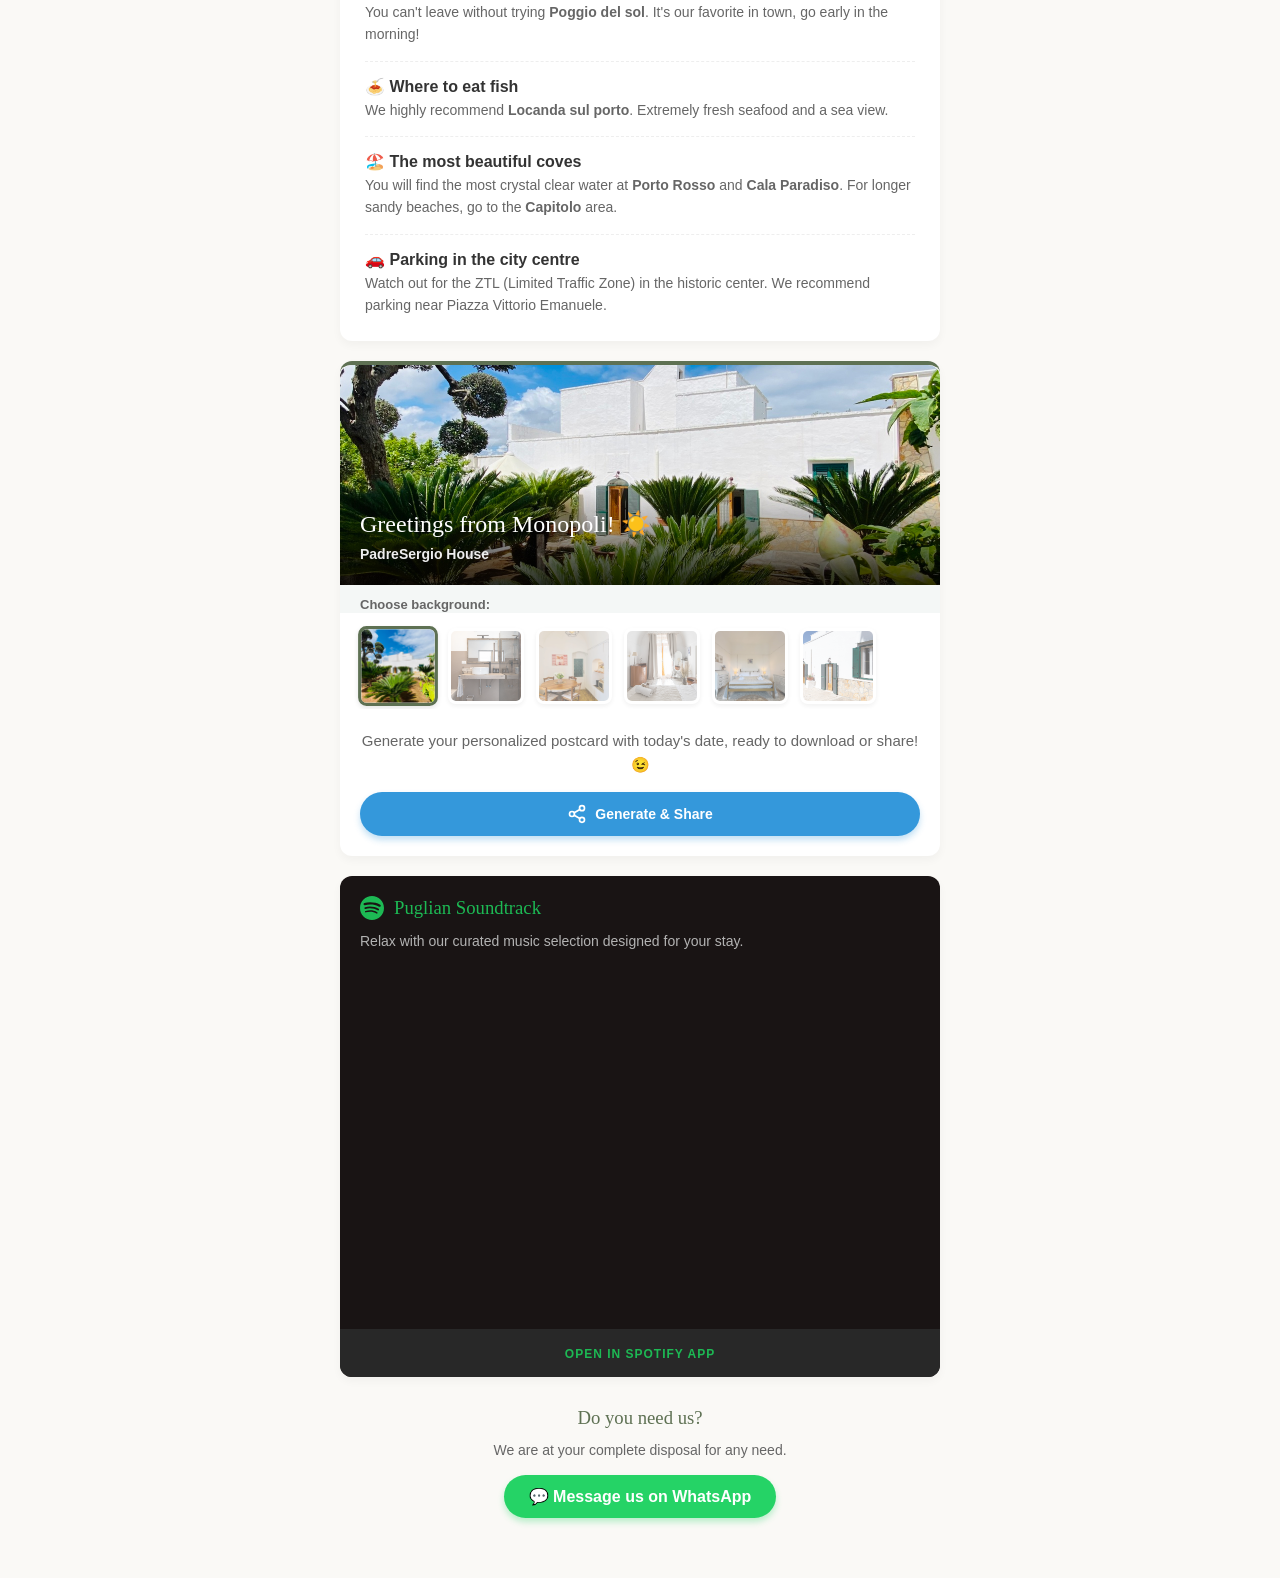
==== commit fa53b211: "Add files via upload" ====
--- a/index.html
+++ b/index.html
@@ -5,91 +5,25 @@
     <meta name="viewport" content="width=device-width, initial-scale=1.0, maximum-scale=1.0, user-scalable=no"> 
     <title>Guestbook | PadreSergio House</title>
     <meta name="description" content="La tua guida digitale per un soggiorno perfetto a Monopoli. Password Wi-Fi, regole della casa e i nostri consigli segreti!">
+    
     <meta property="og:title" content="Benvenuto a PadreSergio House! 🏡">
     <meta property="og:description" content="Apri il tuo Guestbook digitale: troverai il Wi-Fi, le regole e i nostri consigli su ristoranti e spiagge a Monopoli.">
     <meta property="og:type" content="website">
     <meta property="og:url" content="https://padresergiohouseapulia.github.io/guida/guida.html">
-    <meta property="og:image" content="https://padresergiohouseapulia.github.io/guida/anteprima.jpg">
-    <meta property="og:image:secure_url" content="https://padresergiohouseapulia.github.io/guida/anteprima.jpg">
+    <meta property="og:image" content="https://padresergiohouseapulia.github.io/guida/assets/anteprima.jpg">
+    <meta property="og:image:secure_url" content="https://padresergiohouseapulia.github.io/guida/assets/anteprima.jpg">
     <meta property="og:image:type" content="image/jpeg">
     <meta property="og:image:width" content="1200">
     <meta property="og:image:height" content="630">
+    
     <meta name="twitter:card" content="summary_large_image">
     <meta name="twitter:title" content="Benvenuto a PadreSergio House! 🏡">
     <meta name="twitter:description" content="Apri il tuo Guestbook digitale per un soggiorno perfetto a Monopoli.">
-    <meta name="twitter:image" content="https://padresergiohouseapulia.github.io/guida/anteprima.jpg">
-
-    <link rel="icon" type="image/x-icon" href="icona.ico">
-
-    <style>
-        /* STILI BASE ISPIRATI AL TUO SITO */
-        :root {
-            --verde-primario: #5e7153;
-            --verde-chiaro: #8c9c83;
-            --crema-sfondo: #faf9f6;
-            --testo-scuro: #333333;
-            --testo-chiaro: #666666;
-        }
-
-        body { margin: 0; font-family: 'Helvetica Neue', Arial, sans-serif; background-color: var(--crema-sfondo); color: var(--testo-scuro); overflow-x: hidden; padding-bottom: 40px; }
-        h1, h2, h3 { font-family: 'Georgia', serif; font-weight: normal; margin: 0; color: var(--verde-primario); }
-        p { line-height: 1.6; color: var(--testo-chiaro); }
-        
-        /* LOGICA CAMBIO LINGUA (BILINGUE) */
-        body.it [lang="en"] { display: none !important; }
-        body.en [lang="it"] { display: none !important; }
-
-        /* HEADER TIPO APP */
-        .header { background-color: var(--verde-primario); color: white; padding: 20px; text-align: center; border-bottom-left-radius: 20px; border-bottom-right-radius: 20px; box-shadow: 0 4px 15px rgba(0,0,0,0.1); position: relative;}
-        .header h1 { color: white; font-size: 24px; margin-bottom: 5px; }
-        .header p { color: rgba(255,255,255,0.8); margin: 0; font-size: 14px; }
-        
-        /* BOTTONI LINGUA NELL'HEADER */
-        .lang-switch { position: absolute; top: 15px; right: 15px; background: rgba(0,0,0,0.2); border-radius: 20px; padding: 4px 8px; display: flex; gap: 5px; }
-        .lang-btn { cursor: pointer; font-size: 16px; opacity: 0.5; transition: 0.3s; filter: grayscale(100%); border: none; background: none; padding: 0;}
-        .lang-btn.active { opacity: 1; filter: grayscale(0%); transform: scale(1.1); }
-
-        .container { padding: 20px; max-width: 600px; margin: 0 auto; }
-
-        /* SCHEDE CONTENUTO */
-        .card { background: white; border-radius: 12px; padding: 25px; margin-bottom: 20px; box-shadow: 0 4px 10px rgba(0,0,0,0.04); border-top: 4px solid var(--verde-primario); }
-        .card-title { display: flex; align-items: center; gap: 10px; font-size: 20px; margin-bottom: 15px; border-bottom: 1px solid #f0f0f0; padding-bottom: 10px; }
-        
-        /* WI-FI BUTTON */
-        .wifi-box { background: #f4f7f6; padding: 15px; border-radius: 8px; text-align: center; border: 1px dashed #ddd; margin-top: 10px; }
-        .wifi-name { font-size: 18px; font-weight: bold; margin-bottom: 5px; color: var(--testo-scuro); }
-        .btn-copia { background-color: var(--verde-primario); color: white; border: none; padding: 12px 20px; border-radius: 25px; font-weight: bold; font-size: 14px; cursor: pointer; width: 100%; margin-top: 10px; display: flex; justify-content: center; align-items: center; gap: 8px; box-shadow: 0 4px 6px rgba(94, 113, 83, 0.3); transition: 0.2s; }
-        .btn-copia:active { transform: scale(0.95); }
-
-        /* RACCOLTA DIFFERENZIATA */
-        .grid-rifiuti { display: grid; grid-template-columns: 1fr 1fr; gap: 10px; margin-top: 15px; }
-        .rifiuto-item { padding: 12px; border-radius: 8px; text-align: center; font-size: 13px; font-weight: bold; color: white; display: flex; flex-direction: column; align-items: center; gap: 5px; }
-        .r-umido { background-color: #8D6E63; }
-        .r-plastica { background-color: #F4D03F; color: #333; }
-        .r-carta { background-color: #3498DB; }
-        .r-vetro { background-color: #2ECC71; }
-        .r-secco { background-color: #95A5A6; }
-
-        /* CONSIGLI LISTA */
-        .tips-list { list-style: none; padding: 0; margin: 0; }
-        .tips-list li { margin-bottom: 15px; padding-bottom: 15px; border-bottom: 1px dashed #eee; }
-        .tips-list li:last-child { border-bottom: none; margin-bottom: 0; padding-bottom: 0; }
-        .tip-title { font-weight: bold; color: var(--testo-scuro); font-size: 16px; margin-bottom: 3px; }
-
-        /* ORACOLO DEL MARE */
-        .oracolo-container { background: linear-gradient(135deg, #e8f8f5 0%, #f4f7f6 100%); border-radius: 12px; padding: 20px; margin-bottom: 20px; box-shadow: 0 4px 10px rgba(0,0,0,0.04); border-left: 5px solid #5e7153; text-align: left; }
-        .oracolo-header { display: flex; align-items: center; gap: 10px; margin-bottom: 15px; }
-        .oracolo-icona { font-size: 30px; }
-        .oracolo-titolo { margin: 0; font-family: 'Georgia', serif; color: #5e7153; font-size: 20px; }
-        .oracolo-dati { font-size: 14px; color: #666; margin-bottom: 10px; font-weight: bold; }
-        .oracolo-consiglio { font-size: 15px; color: #333; line-height: 1.5; background: white; padding: 15px; border-radius: 8px; border: 1px solid #ddd; }
-        .loading-oracolo { font-style: italic; color: #888; font-size: 14px; }
-
-        /* FOOTER / CONTATTI */
-        .contact-box { text-align: center; margin-top: 30px; }
-        .btn-whatsapp { display: inline-block; background-color: #25D366; color: white; padding: 12px 25px; border-radius: 25px; text-decoration: none; font-weight: bold; box-shadow: 0 4px 6px rgba(37, 211, 102, 0.3); }
-
-    </style>
+    <meta name="twitter:image" content="https://padresergiohouseapulia.github.io/guida/assets/anteprima.jpg">
+
+    <link rel="icon" type="image/x-icon" href="assets/icona.ico">
+
+    <link rel="stylesheet" href="style.css">
 </head>
 <body class="it">
 
@@ -188,28 +122,12 @@
             </div>
         </div>
 
-	<div style="max-width: 600px; margin: 20px auto; border-radius: 12px; overflow: hidden; box-shadow: 0 4px 15px rgba(0,0,0,0.1); background-color: #5e7153;">
+        <div style="max-width: 600px; margin: 20px auto; border-radius: 12px; overflow: hidden; box-shadow: 0 4px 15px rgba(0,0,0,0.1); background-color: #5e7153;">
             <div style="background-color: #4a5a41; color: white; text-align: center; padding: 10px; font-family: 'Helvetica Neue', Helvetica, Arial, sans-serif; font-size: 14px; font-weight: bold; border-bottom: 1px solid rgba(255,255,255,0.2);">
                 <span id="data-meteo-it" lang="it"></span>
                 <span id="data-meteo-en" lang="en"></span>
             </div>
             <a class="weatherwidget-io" href="https://forecast7.com/it/40d9517d30/monopoli/" data-label_1="MONOPOLI" data-label_2="PadreSergio House" data-font="Helvetica" data-icons="Climacons Animated" data-theme="pure" data-basecolor="#5e7153" data-textcolor="#ffffff" data-highcolor="#ffffff" data-lowcolor="#e0e0e0" data-suncolor="#f1c40f" data-mooncolor="#f1c40f" data-cloudcolor="#ffffff" data-raincolor="#8c9c83">Meteo a PadreSergio House</a>
-            <script>
-            !function(d,s,id){var js,fjs=d.getElementsByTagName(s)[0];if(!d.getElementById(id)){js=d.createElement(s);js.id=id;js.src='https://weatherwidget.io/js/widget.min.js';fjs.parentNode.insertBefore(js,fjs);}}(document,'script','weatherwidget-io-js');
-            function aggiornaDataOra() {
-                const dataOggi = new Date();
-                const opzioniData = { weekday: 'long', year: 'numeric', month: 'long', day: 'numeric' };
-                const opzioniOra = { hour: '2-digit', minute: '2-digit', second: '2-digit' };
-                let stringaDataIT = dataOggi.toLocaleDateString('it-IT', opzioniData);
-                let stringaOraIT = dataOggi.toLocaleTimeString('it-IT', opzioniOra);
-                let stringaDataEN = dataOggi.toLocaleDateString('en-US', opzioniData);
-                let stringaOraEN = dataOggi.toLocaleTimeString('en-US', opzioniOra);
-                document.getElementById('data-meteo-it').innerText = stringaDataIT.charAt(0).toUpperCase() + stringaDataIT.slice(1) + " - " + stringaOraIT;
-                document.getElementById('data-meteo-en').innerText = stringaDataEN.charAt(0).toUpperCase() + stringaDataEN.slice(1) + " - " + stringaOraEN;
-            }
-            aggiornaDataOra();
-            setInterval(aggiornaDataOra, 1000);
-            </script>
         </div>
 
         <div class="card">
@@ -238,23 +156,6 @@
                 </li>
             </ul>
         </div>
-
-<style>
-            .cartolina-preview { 
-                background: url('cartolina1.jpg') center/cover no-repeat; 
-                height: 220px; 
-                position: relative; 
-                background-color: #ddd;
-                border-top-left-radius: 12px;
-                border-top-right-radius: 12px;
-                transition: background-image 0.3s ease;
-            }
-            .cartolina-overlay { position: absolute; bottom: 0; left: 0; width: 100%; background: linear-gradient(transparent, rgba(0,0,0,0.8)); padding: 20px; box-sizing: border-box; text-align: left; }
-            .thumb-scroll { display: flex; gap: 12px; overflow-x: auto; padding: 15px 20px 5px 20px; scrollbar-width: none; }
-            .thumb-scroll::-webkit-scrollbar { display: none; }
-            .thumb-img { width: 70px; height: 70px; border-radius: 8px; object-fit: cover; cursor: pointer; border: 3px solid transparent; opacity: 0.6; transition: 0.2s; flex-shrink: 0; box-shadow: 0 2px 5px rgba(0,0,0,0.1); }
-            .thumb-img.active { border-color: #5e7153; opacity: 1; transform: scale(1.05); }
-        </style>
 
         <div class="card" style="padding: 0; overflow: hidden; text-align: center; border-radius: 12px;">
             
@@ -271,12 +172,12 @@
             </div>
             
             <div class="thumb-scroll">
-                <img src="cartolina1.jpg" class="thumb-img active" onclick="cambiaCartolina('cartolina1.jpg', this)">
-                <img src="cartolina2.jpg" class="thumb-img" onclick="cambiaCartolina('cartolina2.jpg', this)">
-                <img src="cartolina3.jpg" class="thumb-img" onclick="cambiaCartolina('cartolina3.jpg', this)">
-                <img src="cartolina4.jpg" class="thumb-img" onclick="cambiaCartolina('cartolina4.jpg', this)">
-                <img src="cartolina5.jpg" class="thumb-img" onclick="cambiaCartolina('cartolina5.jpg', this)">
-                <img src="cartolina6.jpg" class="thumb-img" onclick="cambiaCartolina('cartolina6.jpg', this)">
+                <img src="assets/cartolina1.jpg" class="thumb-img active" onclick="cambiaCartolina('assets/cartolina1.jpg', this)">
+                <img src="assets/cartolina2.jpg" class="thumb-img" onclick="cambiaCartolina('assets/cartolina2.jpg', this)">
+                <img src="assets/cartolina3.jpg" class="thumb-img" onclick="cambiaCartolina('assets/cartolina3.jpg', this)">
+                <img src="assets/cartolina4.jpg" class="thumb-img" onclick="cambiaCartolina('assets/cartolina4.jpg', this)">
+                <img src="assets/cartolina5.jpg" class="thumb-img" onclick="cambiaCartolina('assets/cartolina5.jpg', this)">
+                <img src="assets/cartolina6.jpg" class="thumb-img" onclick="cambiaCartolina('assets/cartolina6.jpg', this)">
             </div>
 
             <div style="padding: 20px;">
@@ -293,122 +194,28 @@
             <canvas id="canvas-cartolina" style="display:none;"></canvas>
         </div>
 
-        <script>
-            // La variabile che ricorda quale immagine è selezionata al momento
-            let cartolinaSelezionata = 'cartolina1.jpg';
-
-            // Funzione scattata quando si clicca una miniatura
-            function cambiaCartolina(nomeFile, elementoImg) {
-                cartolinaSelezionata = nomeFile;
-                
-                // Cambia l'immagine grande in alto
-                document.getElementById('preview-box').style.backgroundImage = `url('${nomeFile}')`;
-                
-                // Toglie il bordo verde a tutte le miniature
-                const thumbs = document.querySelectorAll('.thumb-img');
-                thumbs.forEach(t => t.classList.remove('active'));
-                
-                // Mette il bordo verde a quella appena cliccata
-                elementoImg.classList.add('active');
-            }
-
-            function formattaData(date, lang) {
-                return date.toLocaleDateString(lang === 'it' ? 'it-IT' : 'en-US', { day: '2-digit', month: '2-digit', year: 'numeric' });
-            }
-            function formattaOra(date, lang) {
-                return date.toLocaleTimeString(lang === 'it' ? 'it-IT' : 'en-US', { hour: '2-digit', minute: '2-digit' });
-            }
-
-            async function generaECondividiCartolina() {
-                const lang = document.body.className || 'it';
-                const btn = document.getElementById('btn-genera-cartolina');
-                const canvas = document.getElementById('canvas-cartolina');
-                const ctx = canvas.getContext('2d');
-                
-                btn.innerHTML = lang === 'it' ? '💡 Generazione...' : '💡 Generating...';
-                btn.disabled = true;
-
-                try {
-                    const imgBackground = new Image();
-                    // USA LA VARIABILE invece del nome fisso!
-                    imgBackground.src = cartolinaSelezionata; 
-                    imgBackground.crossOrigin = "Anonymous";
-
-                    await new Promise((resolve, reject) => {
-                        imgBackground.onload = resolve;
-                        imgBackground.onerror = () => reject(new Error("Immagine non trovata"));
-                    });
-
-                    canvas.width = 1200; 
-                    canvas.height = 900; 
-                    ctx.drawImage(imgBackground, 0, 0, 1200, 900);
-                    ctx.fillStyle = 'rgba(0, 0, 0, 0.6)'; 
-                    ctx.fillRect(0, 750, 1200, 150);
-                    ctx.fillStyle = 'white';
-                    ctx.font = 'bold 60px Georgia';
-                    ctx.fillText('PadreSergio House', 50, 820); 
-
-                    const oraEsatta = new Date();
-                    const dataStr = formattaData(oraEsatta, lang);
-                    const oraStr = formattaOra(oraEsatta, lang);
-                    const testoData = lang === 'it' ? `Creata il: ${dataStr} ore ${oraStr}` : `Generated: ${dataStr} at ${oraStr}`;
-                    
-                    ctx.font = '40px Arial';
-                    ctx.fillText(testoData, 50, 870); 
-                    ctx.strokeStyle = 'white';
-                    ctx.lineWidth = 10;
-                    ctx.strokeRect(10, 10, 1180, 880);
-
-                    canvas.toBlob(async (blob) => {
-                        const file = new File([blob], 'cartolina_padresergio.jpg', { type: 'image/jpeg' });
-                        const didascalia = lang === 'it' ? "La mia cartolina da PadreSergio House! ☀️" : "My postcard from PadreSergio House! ☀️";
-                        const urlSito = "https://padresergiohouseapulia.github.io/padresergio_web/"; 
-
-                        if (navigator.share && navigator.canShare && navigator.canShare({ files: [file] })) {
-                            await navigator.share({ files: [file], title: 'PadreSergio House', text: didascalia + "\n" + urlSito });
-                        } else {
-                            const urlImmagine = URL.createObjectURL(blob);
-                            const linkDownload = document.createElement('a');
-                            linkDownload.href = urlImmagine;
-                            linkDownload.download = 'Cartolina_PadreSergio.jpg';
-                            linkDownload.click();
-                            alert(lang === 'it' ? "📸 Cartolina scaricata! Trovala nei Download." : "📸 Postcard downloaded! Check your Downloads.");
-                        }
-                        
-                        btn.innerHTML = lang === 'it' ? '<svg width="20" height="20" viewBox="0 0 24 24" fill="none" stroke="currentColor" stroke-width="2" stroke-linecap="round" stroke-linejoin="round"><circle cx="18" cy="5" r="3"></circle><circle cx="6" cy="12" r="3"></circle><circle cx="18" cy="19" r="3"></circle><line x1="8.59" y1="13.51" x2="15.42" y2="17.49"></line><line x1="15.41" y1="6.51" x2="8.59" y2="10.49"></line></svg> Genera e Condividi' : '<svg width="20" height="20" viewBox="0 0 24 24" fill="none" stroke="currentColor" stroke-width="2" stroke-linecap="round" stroke-linejoin="round"><circle cx="18" cy="5" r="3"></circle><circle cx="6" cy="12" r="3"></circle><circle cx="18" cy="19" r="3"></circle><line x1="8.59" y1="13.51" x2="15.42" y2="17.49"></line><line x1="15.41" y1="6.51" x2="8.59" y2="10.49"></line></svg> Generate & Share';
-                        btn.disabled = false;
-                    }, 'image/jpeg', 0.9);
-
-                } catch (error) {
-                    alert(lang === 'it' ? 'Errore: assicurati che le immagini siano caricate correttamente su GitHub.' : 'Error: make sure the images are uploaded correctly to GitHub.');
-                    btn.disabled = false;
-                    btn.innerHTML = lang === 'it' ? '<svg width="20" height="20" viewBox="0 0 24 24" fill="none" stroke="currentColor" stroke-width="2" stroke-linecap="round" stroke-linejoin="round"><circle cx="18" cy="5" r="3"></circle><circle cx="6" cy="12" r="3"></circle><circle cx="18" cy="19" r="3"></circle><line x1="8.59" y1="13.51" x2="15.42" y2="17.49"></line><line x1="15.41" y1="6.51" x2="8.59" y2="10.49"></line></svg> Genera e Condividi' : '<svg width="20" height="20" viewBox="0 0 24 24" fill="none" stroke="currentColor" stroke-width="2" stroke-linecap="round" stroke-linejoin="round"><circle cx="18" cy="5" r="3"></circle><circle cx="6" cy="12" r="3"></circle><circle cx="18" cy="19" r="3"></circle><line x1="8.59" y1="13.51" x2="15.42" y2="17.49"></line><line x1="15.41" y1="6.51" x2="8.59" y2="10.49"></line></svg> Generate & Share';
-                }
-            }
-        </script>
-
-	    <div class="card" style="padding: 0; overflow: hidden; border: none; background: #191414; color: white;">
-    <div style="padding: 20px 20px 10px 20px;">
-        <h3 style="color: #1DB954; font-family: 'Georgia', serif; margin: 0; display: flex; align-items: center; gap: 10px;">
-            <svg width="24" height="24" viewBox="0 0 24 24" fill="currentColor"><path d="M12 0C5.373 0 0 5.373 0 12s5.373 12 12 12 12-5.373 12-12S18.627 0 12 0zm5.491 17.293a.747.747 0 0 1-1.027.247c-2.846-1.741-6.429-2.135-10.648-1.17a.75.75 0 0 1-.326-1.464c4.619-1.056 8.579-.604 11.754 1.34a.748.748 0 0 1 .247 1.047zm1.465-3.263a.937.937 0 0 1-1.287.308c-3.256-1.999-8.219-2.582-12.069-1.411a.937.937 0 1 1-.549-1.791c4.409-1.338 9.882-.687 13.597 1.602a.936.936 0 0 1 .308 1.292zm.127-3.396c-3.905-2.319-10.334-2.533-14.075-1.398a1.125 1.125 0 1 1-.655-2.155c4.298-1.305 11.394-1.049 15.894 1.623a1.125 1.125 0 0 1-1.164 1.93z"/></svg>
-            <span lang="it">Soundtrack di Puglia</span>
-            <span lang="en">Puglian Soundtrack</span>
-        </h3>
-        <p lang="it" style="font-size: 14px; color: #b3b3b3; margin: 10px 0;">Rilassati con la nostra selezione musicale pensata per il tuo soggiorno.</p>
-        <p lang="en" style="font-size: 14px; color: #b3b3b3; margin: 10px 0;">Relax with our curated music selection designed for your stay.</p>
-    </div>
-
-    <iframe data-testid="embed-iframe" style="border-radius:12px" src="https://open.spotify.com/embed/playlist/6D6Dd7lPFX4qjpJ2NdVbWg?utm_source=generator" width="100%" height="352" frameBorder="0" allowfullscreen="" allow="autoplay; clipboard-write; encrypted-media; fullscreen; picture-in-picture" loading="lazy"></iframe>
-    
-    <div style="padding: 15px; text-align: center; background: #282828;">
-        <a href="https://open.spotify.com/playlist/37i9dQZF1DWTwnEm1Z9vYv" target="_blank" style="color: #1DB954; text-decoration: none; font-size: 12px; font-weight: bold; text-transform: uppercase; letter-spacing: 1px;">
-            <span lang="it">Apri nell'app di Spotify</span>
-            <span lang="en">Open in Spotify App</span>
-        </a>
-    </div>
-</div>
+        <div class="card" style="padding: 0; overflow: hidden; border: none; background: #191414; color: white;">
+            <div style="padding: 20px 20px 10px 20px;">
+                <h3 style="color: #1DB954; font-family: 'Georgia', serif; margin: 0; display: flex; align-items: center; gap: 10px;">
+                    <svg width="24" height="24" viewBox="0 0 24 24" fill="currentColor"><path d="M12 0C5.373 0 0 5.373 0 12s5.373 12 12 12 12-5.373 12-12S18.627 0 12 0zm5.491 17.293a.747.747 0 0 1-1.027.247c-2.846-1.741-6.429-2.135-10.648-1.17a.75.75 0 0 1-.326-1.464c4.619-1.056 8.579-.604 11.754 1.34a.748.748 0 0 1 .247 1.047zm1.465-3.263a.937.937 0 0 1-1.287.308c-3.256-1.999-8.219-2.582-12.069-1.411a.937.937 0 1 1-.549-1.791c4.409-1.338 9.882-.687 13.597 1.602a.936.936 0 0 1 .308 1.292zm.127-3.396c-3.905-2.319-10.334-2.533-14.075-1.398a1.125 1.125 0 1 1-.655-2.155c4.298-1.305 11.394-1.049 15.894 1.623a1.125 1.125 0 0 1-1.164 1.93z"/></svg>
+                    <span lang="it">Soundtrack di Puglia</span>
+                    <span lang="en">Puglian Soundtrack</span>
+                </h3>
+                <p lang="it" style="font-size: 14px; color: #b3b3b3; margin: 10px 0;">Rilassati con la nostra selezione musicale pensata per il tuo soggiorno.</p>
+                <p lang="en" style="font-size: 14px; color: #b3b3b3; margin: 10px 0;">Relax with our curated music selection designed for your stay.</p>
+            </div>
+
+            <iframe data-testid="embed-iframe" style="border-radius:12px" src="https://open.spotify.com/embed/playlist/6D6Dd7lPFX4qjpJ2NdVbWg?utm_source=generator" width="100%" height="352" frameBorder="0" allowfullscreen="" allow="autoplay; clipboard-write; encrypted-media; fullscreen; picture-in-picture" loading="lazy"></iframe>
+            
+            <div style="padding: 15px; text-align: center; background: #282828;">
+                <a href="https://open.spotify.com/playlist/37i9dQZF1DWTwnEm1Z9vYv" target="_blank" style="color: #1DB954; text-decoration: none; font-size: 12px; font-weight: bold; text-transform: uppercase; letter-spacing: 1px;">
+                    <span lang="it">Apri nell'app di Spotify</span>
+                    <span lang="en">Open in Spotify App</span>
+                </a>
+            </div>
+        </div>
        
-            <div class="contact-box">
+        <div class="contact-box">
             <h3 style="margin-bottom: 10px;"><span lang="it">Hai bisogno di noi?</span><span lang="en">Do you need us?</span></h3>
             <p lang="it" style="font-size:14px; margin-top:0;">Siamo a tua completa disposizione per qualsiasi evenienza.</p>
             <p lang="en" style="font-size:14px; margin-top:0;">We are at your complete disposal for any need.</p>
@@ -420,135 +227,6 @@
 
     </div>
 
-    <script>
-        // --- DIZIONARIO ORACOLO ---
-        const dizionarioOracolo = {
-            it: {
-                titolo: "L'Oracolo del Mare",
-                caricamento: "Lettura dei venti a Monopoli in corso... 🌬️",
-                ventoAttuale: "Vento attuale:",
-                errore: "Oggi l'Oracolo riposa. Ma a Monopoli il mare è quasi sempre uno spettacolo! Chiedici un consiglio su WhatsApp. 😉",
-                venti: {
-                    nord: { nome: "Tramontana / Maestrale (da Nord)", consiglio: "Oggi il vento soffia da Nord. Il mare aperto potrebbe essere un po' mosso o increspato. <strong>Il nostro consiglio:</strong> Cerca calette ben riparate come <em>Cala Susca</em> o <em>Cala Monaci</em>, oppure scegli i lidi attrezzati con frangiflutti a Capitolo!" },
-                    est: { nome: "Levante (dal Mare)", consiglio: "Oggi il vento spinge direttamente dal mare verso la costa. <strong>Il nostro consiglio:</strong> Fai attenzione se fai il bagno in zone di scogliera aperta. È la giornata perfetta per esplorare il Centro Storico o rilassarsi nelle calette più profonde e protette all'interno della città." },
-                    sud: { nome: "Scirocco (da Sud)", consiglio: "Oggi soffia Scirocco, vento caldo da Sud! Le lunghe spiagge sabbiose di Capitolo potrebbero avere mare mosso. <strong>Il nostro consiglio:</strong> Resta nelle calette cittadine esposte a Nord come <em>Porta Vecchia</em>, oppure fai una gita verso nord, a Polignano a Mare!" },
-                    ovest: { nome: "Ponente / Libeccio (da Terra)", consiglio: "Splendide notizie! Il vento soffia da terra verso il mare. <strong>Il nostro consiglio:</strong> L'Adriatico oggi sarà piatto come una tavola! È la giornata perfetta per godersi l'acqua cristallina nelle grandi spiagge di <em>Capitolo</em> o a <em>Santo Stefano</em>. Approfittane!" }
-                }
-            },
-            en: {
-                titolo: "The Sea Oracle",
-                caricamento: "Reading Monopoli's winds... 🌬️",
-                ventoAttuale: "Current wind:",
-                errore: "The Oracle is resting today. But the sea in Monopoli is almost always a show! Ask us for advice on WhatsApp. 😉",
-                venti: {
-                    nord: { nome: "Tramontana / Maestrale (from North)", consiglio: "Today the wind blows from the North. The open sea might be a bit rough. <strong>Our advice:</strong> Look for well-sheltered coves like <em>Cala Susca</em> or <em>Cala Monaci</em>, or choose the equipped beach clubs with breakwaters in Capitolo!" },
-                    est: { nome: "Levante (from the Sea)", consiglio: "Today the wind pushes directly from the sea towards the coast. <strong>Our advice:</strong> Be careful if swimming in open cliff areas. It's the perfect day to explore the Historic Center or relax in the deeper, protected coves inside the city." },
-                    sud: { nome: "Scirocco (from South)", consiglio: "Scirocco is blowing today, a warm wind from the South! The long sandy beaches of Capitolo might have rough seas. <strong>Our advice:</strong> Stay in the city coves facing North like <em>Porta Vecchia</em>, or take a trip north to Polignano a Mare!" },
-                    ovest: { nome: "Ponente / Libeccio (from Land)", consiglio: "Great news! The wind is blowing from the land towards the sea. <strong>Our advice:</strong> The Adriatic Sea will be completely flat today! It's the perfect day to enjoy the crystal clear water in the large beaches of <em>Capitolo</em> or <em>Santo Stefano</em>. Enjoy!" }
-                }
-            }
-        };
-
-        let datiMeteoAttuali = null;
-
-        async function caricaOracolo() {
-            try {
-                const url = 'https://api.open-meteo.com/v1/forecast?latitude=40.9559&longitude=17.2896&current_weather=true';
-                const response = await fetch(url);
-                datiMeteoAttuali = await response.json();
-                mostraRisultatoOracolo();
-            } catch (error) {
-                const lang = document.body.className || 'it';
-                document.getElementById('oracolo-contenuto').innerHTML = `<div class="oracolo-consiglio">${dizionarioOracolo[lang].errore}</div>`;
-            }
-        }
-
-        function mostraRisultatoOracolo() {
-            const lang = document.body.className || 'it';
-            const testi = dizionarioOracolo[lang];
-
-            // Se i dati non sono ancora stati scaricati, aggiorna solo le scritte di caricamento
-            if (!datiMeteoAttuali) {
-                document.getElementById('testo-titolo').innerText = testi.titolo;
-                const caricamentoEl = document.getElementById('testo-caricamento');
-                if(caricamentoEl) caricamentoEl.innerText = testi.caricamento;
-                return;
-            }
-
-            const ventoDir = datiMeteoAttuali.current_weather.winddirection;
-            const ventoVel = datiMeteoAttuali.current_weather.windspeed;
-            
-            let chiaveVento = "";
-            let emoji = "🧭";
-
-            if (ventoDir >= 315 || ventoDir <= 45) { chiaveVento = "nord"; emoji = "🌊"; } 
-            else if (ventoDir > 45 && ventoDir < 135) { chiaveVento = "est"; emoji = "💨"; } 
-            else if (ventoDir >= 135 && ventoDir <= 225) { chiaveVento = "sud"; emoji = "🌴"; } 
-            else { chiaveVento = "ovest"; emoji = "🏖️"; }
-
-            document.getElementById('testo-titolo').innerText = testi.titolo;
-            document.getElementById('oracolo-emoji').innerText = emoji;
-            document.getElementById('oracolo-contenuto').innerHTML = `
-                <div class="oracolo-dati">${testi.ventoAttuale} ${testi.venti[chiaveVento].nome} (${ventoVel} km/h)</div>
-                <div class="oracolo-consiglio">${testi.venti[chiaveVento].consiglio}</div>
-            `;
-        }
-
-	// AUTO-RILEVAMENTO LINGUA INTELLIGENTE
-        window.onload = () => {
-            const saved = localStorage.getItem('pref-lang');
-            if (saved) {
-                // Se l'ospite aveva già cliccato un tastino, rispetta la sua scelta
-                changeLang(saved);
-            } else {
-                // Altrimenti legge la lingua del suo telefono
-                const userLang = navigator.language || navigator.userLanguage;
-                // Se il telefono è in italiano, mostra ITA. Per tutto il resto del mondo, mostra ENG in automatico!
-                if (userLang.toLowerCase().startsWith('it')) {
-                    changeLang('it');
-                } else {
-                    changeLang('en');
-                }
-            }
-        };
-
-        // --- GESTIONE LINGUA PRINCIPALE ---
-        function setLang(lang) {
-            document.body.className = lang;
-            document.getElementById('btn-it').classList.remove('active');
-            document.getElementById('btn-en').classList.remove('active');
-            document.getElementById('btn-' + lang).classList.add('active');
-            
-            // Aggiorna anche i testi dell'Oracolo quando si preme il tasto!
-            mostraRisultatoOracolo();
-        }
-
-        // --- TASTO MAGICO WI-FI ---
-        function copiaWiFi() {
-            const pwd = document.getElementById('wifi-pwd').value;
-            const btn = document.getElementById('btn-copia-txt');
-            const originalHTML = btn.innerHTML;
-            
-            navigator.clipboard.writeText(pwd).then(() => {
-                btn.style.backgroundColor = "#27ae60";
-                if(document.body.className === 'it') {
-                    btn.innerHTML = '✔️ Password Copiata!';
-                } else {
-                    btn.innerHTML = '✔️ Password Copied!';
-                }
-                
-                setTimeout(() => {
-                    btn.style.backgroundColor = "var(--verde-primario)";
-                    btn.innerHTML = originalHTML;
-                }, 3000);
-            }).catch(err => {
-                alert('Errore durante la copia: ' + err);
-            });
-        }
-
-        // --- AVVIA L'ORACOLO ALL'APERTURA DELLA PAGINA ---
-        window.addEventListener('DOMContentLoaded', caricaOracolo);
-
-    </script>
+    <script src="script.js" defer></script>
 </body>
 </html>
--- a/style.css
+++ b/style.css
@@ -0,0 +1,83 @@
+/* STILI BASE ISPIRATI AL TUO SITO */
+:root {
+    --verde-primario: #5e7153;
+    --verde-chiaro: #8c9c83;
+    --crema-sfondo: #faf9f6;
+    --testo-scuro: #333333;
+    --testo-chiaro: #666666;
+}
+
+body { margin: 0; font-family: 'Helvetica Neue', Arial, sans-serif; background-color: var(--crema-sfondo); color: var(--testo-scuro); overflow-x: hidden; padding-bottom: 40px; }
+h1, h2, h3 { font-family: 'Georgia', serif; font-weight: normal; margin: 0; color: var(--verde-primario); }
+p { line-height: 1.6; color: var(--testo-chiaro); }
+
+/* LOGICA CAMBIO LINGUA (BILINGUE) */
+body.it [lang="en"] { display: none !important; }
+body.en [lang="it"] { display: none !important; }
+
+/* HEADER TIPO APP */
+.header { background-color: var(--verde-primario); color: white; padding: 20px; text-align: center; border-bottom-left-radius: 20px; border-bottom-right-radius: 20px; box-shadow: 0 4px 15px rgba(0,0,0,0.1); position: relative;}
+.header h1 { color: white; font-size: 24px; margin-bottom: 5px; }
+.header p { color: rgba(255,255,255,0.8); margin: 0; font-size: 14px; }
+
+/* BOTTONI LINGUA NELL'HEADER */
+.lang-switch { position: absolute; top: 15px; right: 15px; background: rgba(0,0,0,0.2); border-radius: 20px; padding: 4px 8px; display: flex; gap: 5px; }
+.lang-btn { cursor: pointer; font-size: 16px; opacity: 0.5; transition: 0.3s; filter: grayscale(100%); border: none; background: none; padding: 0;}
+.lang-btn.active { opacity: 1; filter: grayscale(0%); transform: scale(1.1); }
+
+.container { padding: 20px; max-width: 600px; margin: 0 auto; }
+
+/* SCHEDE CONTENUTO */
+.card { background: white; border-radius: 12px; padding: 25px; margin-bottom: 20px; box-shadow: 0 4px 10px rgba(0,0,0,0.04); border-top: 4px solid var(--verde-primario); }
+.card-title { display: flex; align-items: center; gap: 10px; font-size: 20px; margin-bottom: 15px; border-bottom: 1px solid #f0f0f0; padding-bottom: 10px; }
+
+/* WI-FI BUTTON */
+.wifi-box { background: #f4f7f6; padding: 15px; border-radius: 8px; text-align: center; border: 1px dashed #ddd; margin-top: 10px; }
+.wifi-name { font-size: 18px; font-weight: bold; margin-bottom: 5px; color: var(--testo-scuro); }
+.btn-copia { background-color: var(--verde-primario); color: white; border: none; padding: 12px 20px; border-radius: 25px; font-weight: bold; font-size: 14px; cursor: pointer; width: 100%; margin-top: 10px; display: flex; justify-content: center; align-items: center; gap: 8px; box-shadow: 0 4px 6px rgba(94, 113, 83, 0.3); transition: 0.2s; }
+.btn-copia:active { transform: scale(0.95); }
+
+/* RACCOLTA DIFFERENZIATA */
+.grid-rifiuti { display: grid; grid-template-columns: 1fr 1fr; gap: 10px; margin-top: 15px; }
+.rifiuto-item { padding: 12px; border-radius: 8px; text-align: center; font-size: 13px; font-weight: bold; color: white; display: flex; flex-direction: column; align-items: center; gap: 5px; }
+.r-umido { background-color: #8D6E63; }
+.r-plastica { background-color: #F4D03F; color: #333; }
+.r-carta { background-color: #3498DB; }
+.r-vetro { background-color: #2ECC71; }
+.r-secco { background-color: #95A5A6; }
+
+/* CONSIGLI LISTA */
+.tips-list { list-style: none; padding: 0; margin: 0; }
+.tips-list li { margin-bottom: 15px; padding-bottom: 15px; border-bottom: 1px dashed #eee; }
+.tips-list li:last-child { border-bottom: none; margin-bottom: 0; padding-bottom: 0; }
+.tip-title { font-weight: bold; color: var(--testo-scuro); font-size: 16px; margin-bottom: 3px; }
+
+/* ORACOLO DEL MARE */
+.oracolo-container { background: linear-gradient(135deg, #e8f8f5 0%, #f4f7f6 100%); border-radius: 12px; padding: 20px; margin-bottom: 20px; box-shadow: 0 4px 10px rgba(0,0,0,0.04); border-left: 5px solid #5e7153; text-align: left; }
+.oracolo-header { display: flex; align-items: center; gap: 10px; margin-bottom: 15px; }
+.oracolo-icona { font-size: 30px; }
+.oracolo-titolo { margin: 0; font-family: 'Georgia', serif; color: #5e7153; font-size: 20px; }
+.oracolo-dati { font-size: 14px; color: #666; margin-bottom: 10px; font-weight: bold; }
+.oracolo-consiglio { font-size: 15px; color: #333; line-height: 1.5; background: white; padding: 15px; border-radius: 8px; border: 1px solid #ddd; }
+.loading-oracolo { font-style: italic; color: #888; font-size: 14px; }
+
+/* FOOTER / CONTATTI */
+.contact-box { text-align: center; margin-top: 30px; }
+.btn-whatsapp { display: inline-block; background-color: #25D366; color: white; padding: 12px 25px; border-radius: 25px; text-decoration: none; font-weight: bold; box-shadow: 0 4px 6px rgba(37, 211, 102, 0.3); }
+
+/* STILI CARTOLINA E WIDGET */
+.cartolina-preview { 
+    /* Percorso aggiornato ad assets/ */
+    background: url('assets/cartolina1.jpg') center/cover no-repeat; 
+    height: 220px; 
+    position: relative; 
+    background-color: #ddd;
+    border-top-left-radius: 12px;
+    border-top-right-radius: 12px;
+    transition: background-image 0.3s ease;
+}
+.cartolina-overlay { position: absolute; bottom: 0; left: 0; width: 100%; background: linear-gradient(transparent, rgba(0,0,0,0.8)); padding: 20px; box-sizing: border-box; text-align: left; }
+.thumb-scroll { display: flex; gap: 12px; overflow-x: auto; padding: 15px 20px 5px 20px; scrollbar-width: none; }
+.thumb-scroll::-webkit-scrollbar { display: none; }
+.thumb-img { width: 70px; height: 70px; border-radius: 8px; object-fit: cover; cursor: pointer; border: 3px solid transparent; opacity: 0.6; transition: 0.2s; flex-shrink: 0; box-shadow: 0 2px 5px rgba(0,0,0,0.1); }
+.thumb-img.active { border-color: #5e7153; opacity: 1; transform: scale(1.05); }
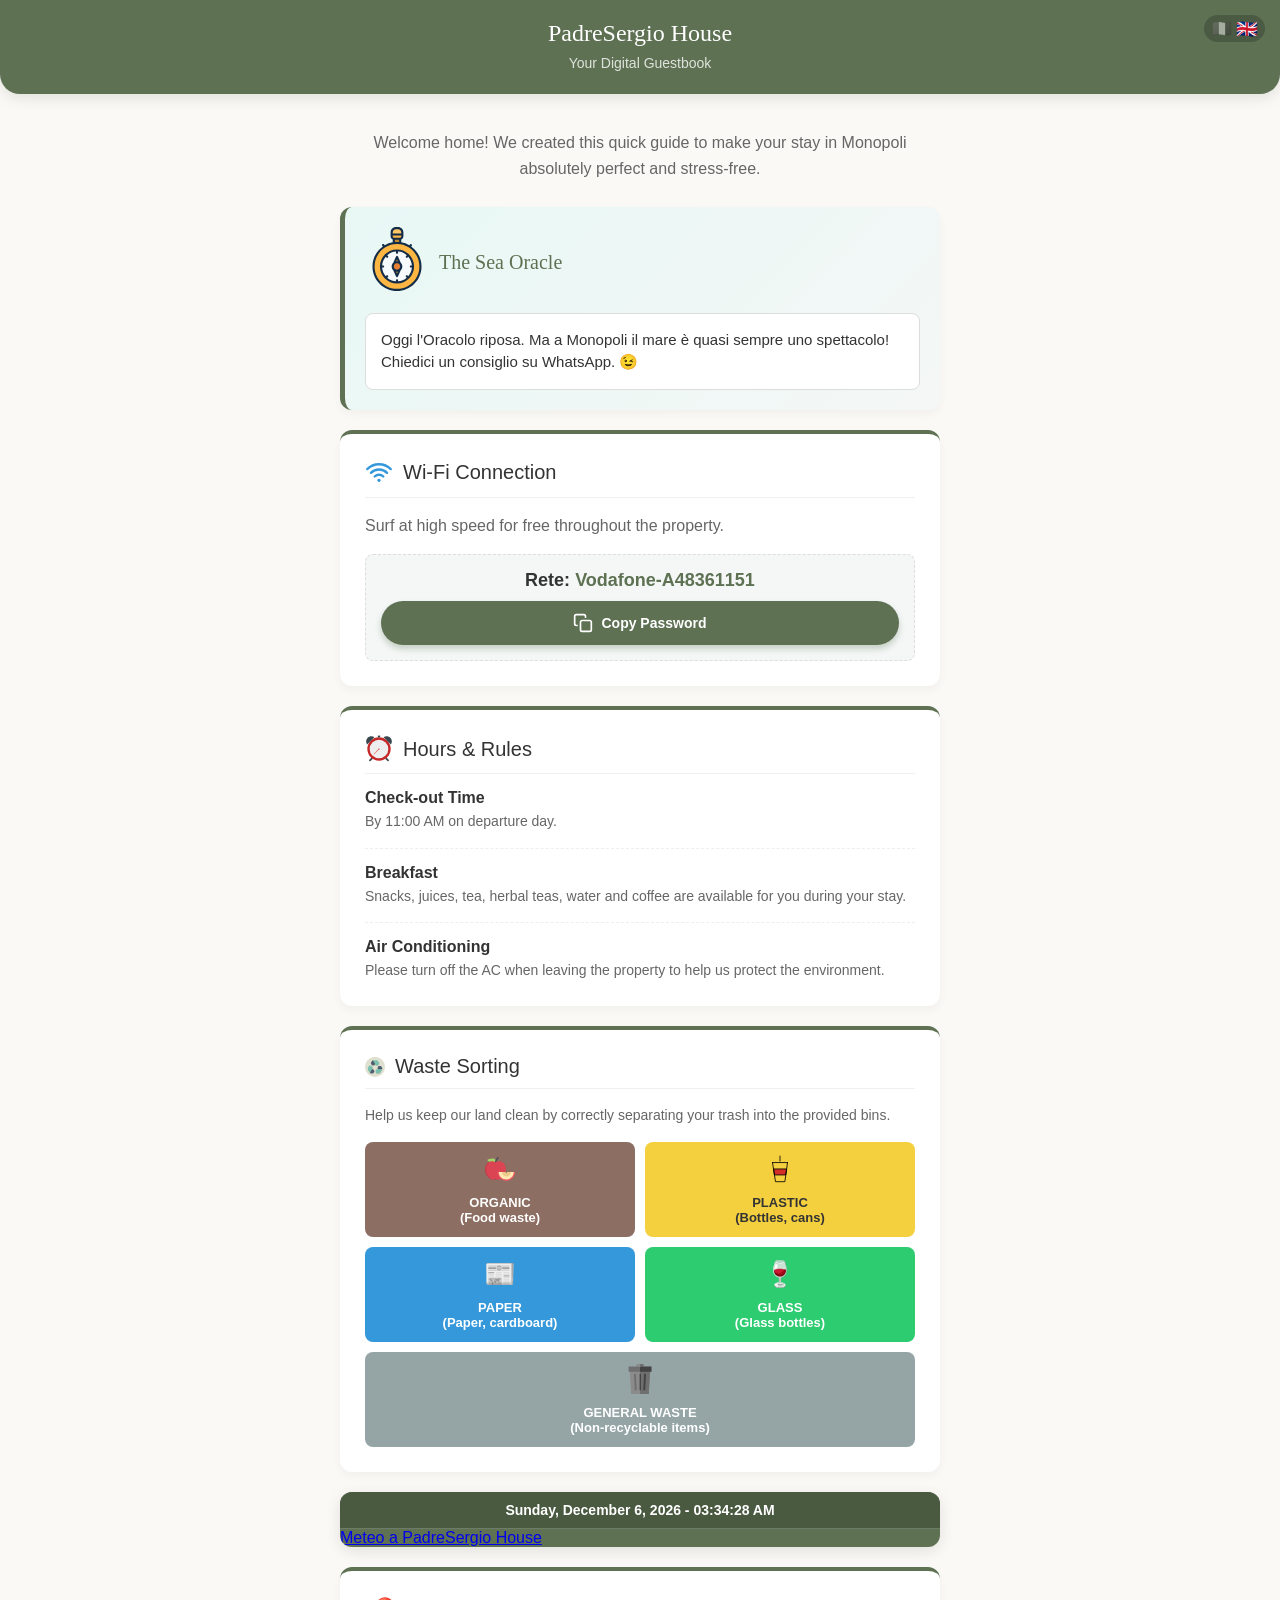
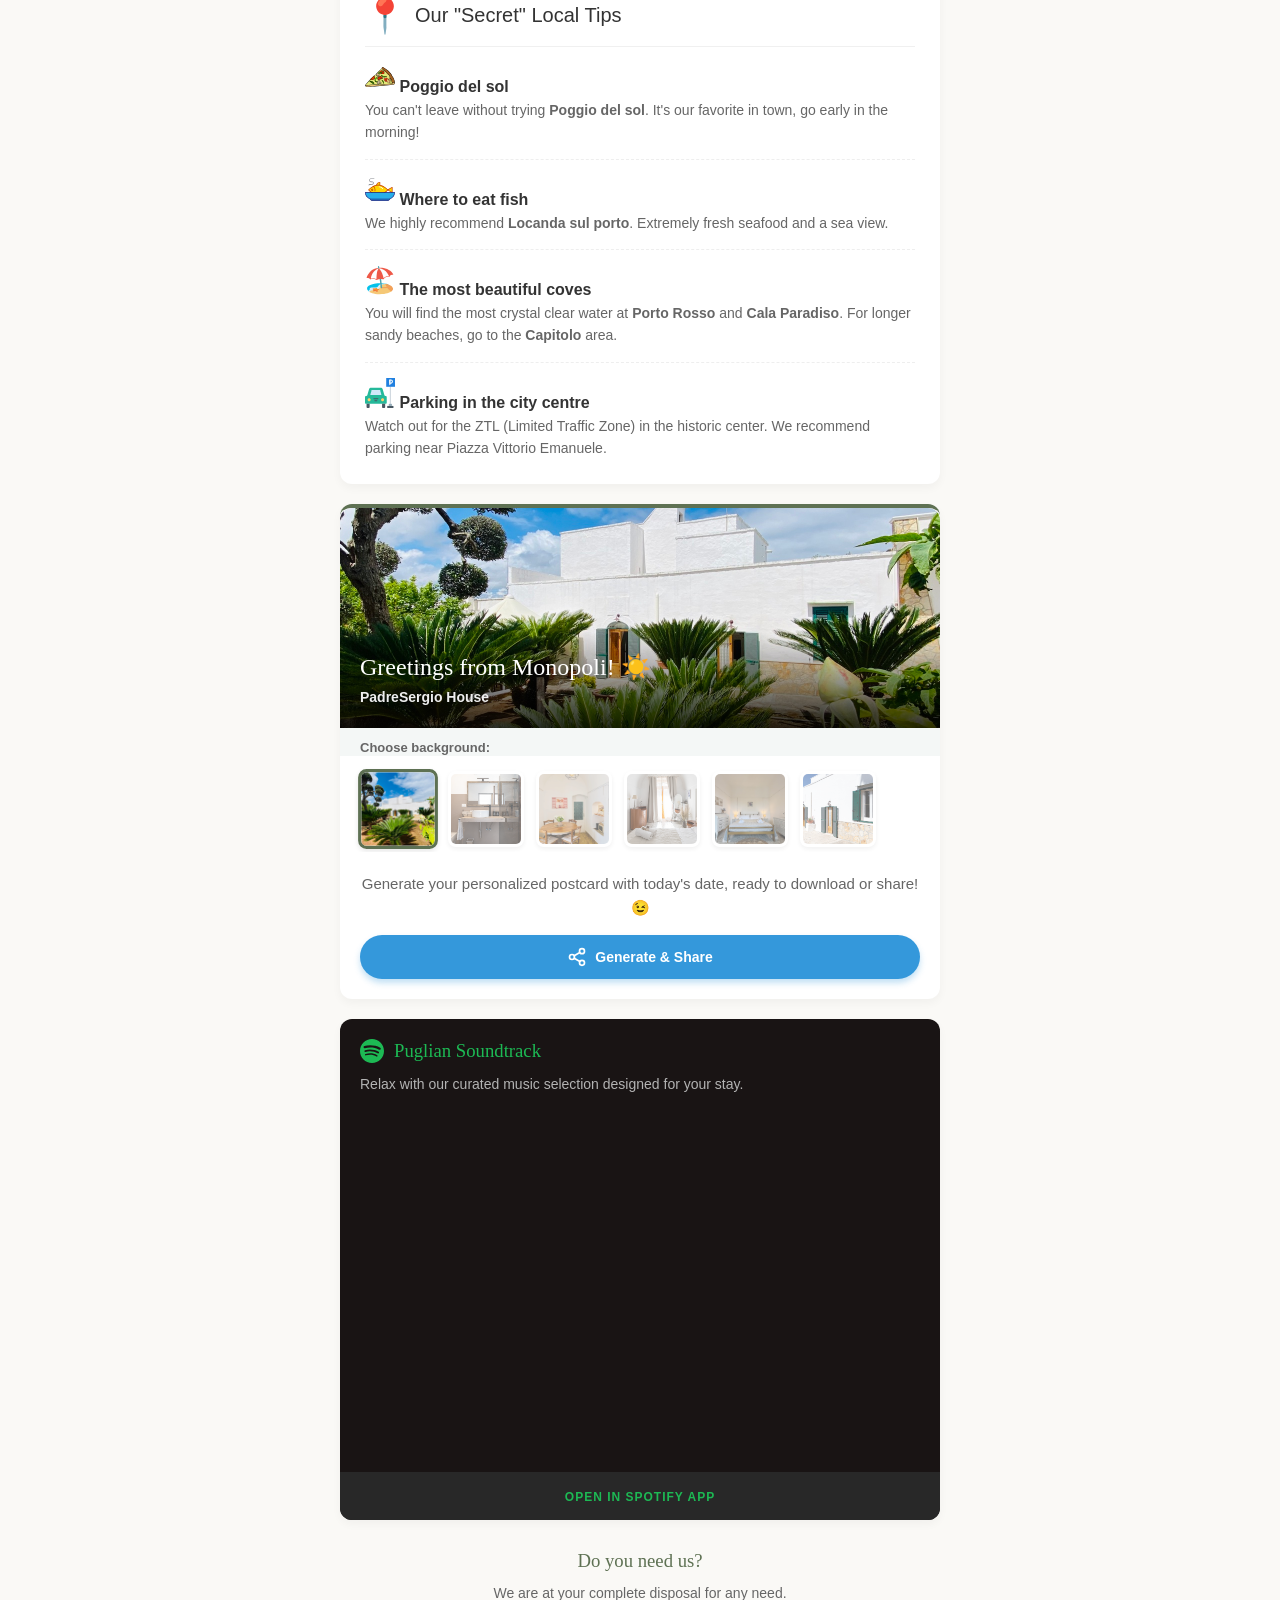
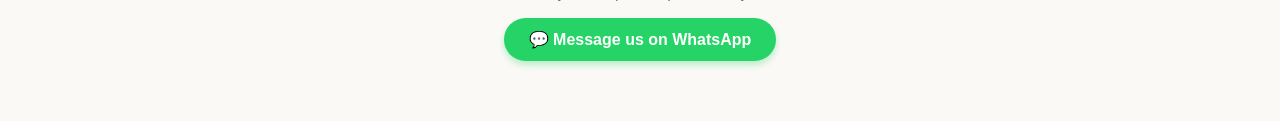
==== commit 702b9daa: "Add files via upload" ====
--- a/index.html
+++ b/index.html
@@ -48,7 +48,11 @@
 
         <div class="oracolo-container">
             <div class="oracolo-header">
-                <div class="oracolo-icona" id="oracolo-emoji">🧭</div>
+                <div class="oracolo-icona" id="oracolo-emoji">
+                    <svg class="icona-servizi" version="1.1" id="Layer_1" xmlns="http://www.w3.org/2000/svg" xmlns:xlink="http://www.w3.org/1999/xlink" viewBox="0 0 480 480" xml:space="preserve" width="64px" height="64px" fill="#000000" stroke="none">
+                        <g id="SVGRepo_bgCarrier" stroke-width="0"></g><g id="SVGRepo_tracerCarrier" stroke-linecap="round" stroke-linejoin="round"></g><g id="SVGRepo_iconCarrier"> <rect x="216" y="88" style="fill:#BD8931;" width="48" height="32"></rect> <circle style="fill:#FCB641;" cx="240" cy="296" r="176"></circle> <circle style="fill:#F7FAFD;" cx="240" cy="296" r="120"></circle> <g> <polygon style="fill:#FCB641;" points="240,224 208,296 240,368 272,296 "></polygon> <path style="fill:#FCB641;" d="M264,88h-48c-8.8,0-16-7.2-16-16V56h80v16C280,80.8,272.8,88,264,88z"></path> </g> <path style="fill:#FDC567;" d="M280,56h-80V40c0-17.7,14.3-32,32-32h16c17.7,0,32,14.3,32,32V56z"></path> <ellipse style="fill:#E67F33;" cx="240" cy="296" rx="32" ry="32"></ellipse> <g> <path style="fill:#132C47;" d="M345.8,145.6l3.9-3.9c3.1-3.1,3.1-8.2,0-11.3s-8.2-3.1-11.3,0l-6.4,6.4 c-18.2-10.6-38.5-18.1-60-21.9V94.6c9.3-3.3,16-12.1,16-22.5V56V40c0-22.1-17.9-40-40-40h-16c-22.1,0-40,17.9-40,40v16v16 c0,10.4,6.7,19.2,16,22.5v20.3c-21.5,3.8-41.7,11.3-60,21.9l-6.4-6.4c-3.1-3.1-8.2-3.1-11.3,0s-3.1,8.2,0,11.3l3.9,3.9 C87,178.9,56,233.9,56,296c0,101.5,82.5,184,184,184s184-82.5,184-184C424,233.9,393,178.9,345.8,145.6z M208,40 c0-13.2,10.8-24,24-24h16c13.2,0,24,10.8,24,24v8h-64V40z M208,64h64v8c0,4.4-3.6,8-8,8h-48c-4.4,0-8-3.6-8-8V64z M256,96v16h-32 V96H256z M240,464c-92.6,0-168-75.4-168-168s75.4-168,168-168s168,75.4,168,168S332.6,464,240,464z"></path> <path style="fill:#132C47;" d="M330.7,205.8c-0.1-0.1-0.1-0.2-0.2-0.3s-0.2-0.1-0.3-0.2c-23.2-23-55-37.3-90.2-37.3 s-67,14.3-90.2,37.3c-0.1,0.1-0.2,0.1-0.3,0.2s-0.1,0.2-0.2,0.3c-23,23.2-37.3,55-37.3,90.2s14.3,67,37.3,90.2 c0.1,0.1,0.1,0.2,0.2,0.3s0.2,0.1,0.3,0.2c23.2,23,55,37.3,90.2,37.3s67-14.3,90.2-37.3c0.1-0.1,0.2-0.1,0.3-0.2s0.1-0.2,0.2-0.3 c23-23.2,37.3-55,37.3-90.2S353.7,229,330.7,205.8z M324.5,369.2l-5.4-5.4c-3.1-3.1-8.2-3.1-11.3,0c-3.1,3.1-3.1,8.2,0,11.3 l5.4,5.4c-17.8,15.4-40.4,25.3-65.2,27V400c0-4.4-3.6-8-8-8s-8,3.6-8,8v7.6c-24.9-1.8-47.5-11.6-65.2-27l5.4-5.4 c3.1-3.1,3.1-8.2,0-11.3c-3.1-3.1-8.2-3.1-11.3,0l-5.4,5.4c-15.4-17.8-25.3-40.4-27-65.2h7.6c4.4,0,8-3.6,8-8s-3.6-8-8-8h-7.6 c1.8-24.9,11.6-47.5,27-65.2l5.4,5.4c1.6,1.6,3.6,2.3,5.7,2.3c2,0,4.1-0.8,5.7-2.3c3.1-3.1,3.1-8.2,0-11.3l-5.4-5.4 c17.8-15.4,40.4-25.3,65.2-27v7.6c0,4.4,3.6,8,8,8c4.4,0,8-3.6,8-8v-7.6c24.9,1.8,47.5,11.6,65.2,27l-5.4,5.4 c-3.1,3.1-3.1,8.2,0,11.3c1.6,1.6,3.6,2.3,5.7,2.3c2,0,4.1-0.8,5.7-2.3l5.4-5.4c15.4,17.8,25.3,40.4,27,65.2H344c-4.4,0-8,3.6-8,8 s3.6,8,8,8h7.6C349.8,328.9,340,351.5,324.5,369.2z"></path> <path style="fill:#132C47;" d="M268.3,267.7c-0.1,0-0.1-0.1-0.2-0.1l-20.8-46.8c-1.3-2.9-4.2-4.8-7.3-4.8c-3.2,0-6,1.9-7.3,4.8 l-20.8,46.8c0,0-0.1,0.1-0.2,0.1c-7.6,7.6-11.7,17.6-11.7,28.3s4.2,20.7,11.7,28.3c0,0,0.1,0.1,0.2,0.1l20.8,46.8 c1.3,2.9,4.2,4.8,7.3,4.8c3.2,0,6-1.9,7.3-4.8l20.8-46.8c0,0,0.1-0.1,0.2-0.1c7.6-7.6,11.7-17.6,11.7-28.3S275.8,275.3,268.3,267.7 z M240,243.7l5.7,12.9c-3.8-0.5-7.6-0.5-11.4,0L240,243.7z M240,348.3l-5.7-12.9c1.9,0.3,3.8,0.5,5.7,0.5s3.8-0.3,5.7-0.5 L240,348.3z M244,319.5L244,319.5c-0.7,0.1-1.3,0.2-1.9,0.2c-0.1,0-0.2,0-0.3,0c-0.6,0-1.2,0.1-1.8,0.1l0,0l0,0 c-0.6,0-1.2,0-1.8-0.1c-0.1,0-0.2,0-0.3,0c-0.6-0.1-1.2-0.1-1.8-0.2c-0.1,0-0.1,0-0.2,0c-1.3-0.2-2.5-0.5-3.7-1c0,0,0,0-0.1,0 c-0.6-0.2-1.2-0.5-1.8-0.7l0,0c-8.4-3.7-14.2-12.1-14.2-21.9c0-12.5,9.6-22.8,21.9-23.8h0.1c0.6-0.1,1.3-0.1,1.9-0.1l0,0l0,0l0,0 c0.7,0,1.3,0,1.9,0.1h0.1c12.3,1,21.9,11.3,21.9,23.8C263.9,307.8,255.3,317.6,244,319.5z"></path> </g> </g>
+                    </svg>
+                </div>
                 <h3 class="oracolo-titolo" id="testo-titolo">L'Oracolo del Mare</h3>
             </div>
             <div id="oracolo-contenuto">
@@ -57,7 +61,11 @@
         </div>
 
         <div class="card">
-            <div class="card-title">📶 <span lang="it">Connessione Wi-Fi</span><span lang="en">Wi-Fi Connection</span></div>
+            <div class="card-title">
+                <svg style="width: 28px; height: 28px; flex-shrink: 0;" xmlns="http://www.w3.org/2000/svg" fill="none" viewBox="0 0 24 24" stroke="#3498db" stroke-width="2" stroke-linecap="round" stroke-linejoin="round">
+                    <path stroke-linecap="round" stroke-linejoin="round" d="M8.288 15.038a5.25 5.25 0 0 1 7.424 0M5.106 11.856c3.807-3.808 9.98-3.808 13.788 0M1.924 8.674c5.565-5.565 14.587-5.565 20.152 0M12.53 18.22l-.53.53-.53-.53a.75.75 0 0 1 1.06 0Z" />
+                </svg>
+            <span lang="it">Connessione Wi-Fi</span><span lang="en">Wi-Fi Connection</span></div>
             <p lang="it" style="margin-top:0;">Naviga ad alta velocità gratuitamente in tutta la struttura.</p>
             <p lang="en" style="margin-top:0;">Surf at high speed for free throughout the property.</p>
             
@@ -71,9 +79,12 @@
                 </button>
             </div>
         </div>
-
-        <div class="card">
-            <div class="card-title">⏰ <span lang="it">Orari & Regole</span><span lang="en">Hours & Rules</span></div>
+        <div class="card">
+            <div class="card-title">
+                <svg width="28px" height="28px" flex-shrink fill="none" viewBox="0 0 48 48" version="1" xmlns="http://www.w3.org/2000/svg" enable-background="new 0 0 48 48" fill="#000000" stroke="none">
+                    <g id="SVGRepo_bgCarrier" stroke-width="0"></g><g id="SVGRepo_tracerCarrier" stroke-linecap="round" stroke-linejoin="round"></g><g id="SVGRepo_iconCarrier"> <g fill="#37474F"> <path d="M38.5,44.6l-4-4l2.1-2.1l4,4c0.6,0.6,0.6,1.5,0,2.1l0,0C40.1,45.1,39.1,45.1,38.5,44.6z"></path> <path d="M9.5,44.6l4-4l-2.1-2.1l-4,4c-0.6,0.6-0.6,1.5,0,2.1l0,0C7.9,45.1,8.9,45.1,9.5,44.6z"></path> </g> <circle fill="#C62828" cx="24" cy="24" r="20"></circle> <circle fill="#eee" cx="24" cy="24" r="16"></circle> <rect x="19" y="22.1" transform="matrix(-.707 -.707 .707 -.707 12.904 62.537)" fill="#E53935" width=".8" height="13"></rect> <rect x="23" y="11" width="2" height="13"></rect> <rect x="26.1" y="22.7" transform="matrix(-.707 .707 -.707 -.707 65.787 27.25)" width="2.3" height="9.2"></rect> <circle cx="24" cy="24" r="2"></circle> <circle fill="#C62828" cx="24" cy="24" r="1"></circle> <rect x="22" y="1" fill="#37474F" width="4" height="3"></rect> <g fill="#37474F"> <path d="M44.4,16.2c2.5-3.5,2.1-8.4-1-11.5c-3.1-3.1-8-3.5-11.5-1L44.4,16.2z"></path> <path d="M3.6,16.2c-2.5-3.5-2.1-8.4,1-11.5c3.1-3.1,8-3.5,11.5-1L3.6,16.2z"></path> </g> </g>
+                </svg>    
+            <span lang="it">Orari & Regole</span><span lang="en">Hours & Rules</span></div>
             <ul class="tips-list">
                 <li>
                     <div class="tip-title"><span lang="it">Check-out</span><span lang="en">Check-out Time</span></div>
@@ -94,29 +105,43 @@
         </div>
 
         <div class="card">
-            <div class="card-title">♻️ <span lang="it">Raccolta Differenziata</span><span lang="en">Waste Sorting</span></div>
+            <div class="card-title">
+                <svg height="20px" width="20px" version="1.1" fill="none" xmlns="http://www.w3.org/2000/svg" xmlns:xlink="http://www.w3.org/1999/xlink" viewBox="0 0 64 64" xml:space="preserve" fill="#000000" stroke="none">
+                    <g id="SVGRepo_bgCarrier" stroke-width="0"></g><g id="SVGRepo_tracerCarrier" stroke-linecap="round" stroke-linejoin="round"></g><g id="SVGRepo_iconCarrier"> <style type="text/css"> .st0{fill:#E0E0D1;} .st1{opacity:0.2;} .st2{fill:#231F20;} .st3{fill:#4F5D73;} .st4{fill:#76C2AF;} </style> <g id="Layer_1"> <g> <circle class="st0" cx="32" cy="31.6" r="32"></circle> </g> <g> <g class="st1"> <path class="st2" d="M24.3,41H22l2.2-3.9c0.8-1.4,0.3-3.3-1.1-4.1l0,0l-6-3.5l0,0c-1.4-0.8-3.3-0.3-4.1,1.1l0,0l-3.4,5.9 c-0.8,1.4-0.8,3.8,0,5.2l5.6,9.6c0.4,0.7,1.1,1.4,2,1.9c0,0,0.1,0,0.1,0l0,0c0.8,0.4,1.6,0.7,2.4,0.7l6.8,0l4-6.8l-4-6.2H24.3z"></path> </g> <g class="st1"> <path class="st2" d="M54.4,36.6l-3.4-6h-7.9l-3.3,6.5l1.1,1.9h0l1.2,2h-4.5c-1.7,0-3,1.3-3,3v0l0,7v0c0,1.6,1.3,3,3,3h0l6.9,0 c1.7,0,3.7-1.2,4.5-2.6l5.6-9.6c0.4-0.7,0.6-1.7,0.6-2.6C55,38.2,54.8,37.3,54.4,36.6z"></path> </g> <g class="st1"> <path class="st2" d="M38.3,28.7L38.3,28.7l6-3.5l0,0c1.4-0.8,1.9-2.7,1.1-4.1l0,0l-3.4-5.9c-0.8-1.4-2.8-2.6-4.5-2.6H26.4 c-0.8,0-1.8,0.3-2.6,0.8c0,0-0.1,0-0.1,0.1l0,0c-0.8,0.5-1.4,1.1-1.8,1.8l-3.5,6l4,6.9h7.3l2.2-4.2l0,0l0,0v0l2.2,3.9 C35.1,29.1,36.9,29.5,38.3,28.7z"></path> </g> </g> <g> <g> <g> <path class="st3" d="M22,39l-5,8.7c0,0-0.8,1.3-0.7,2.4c0,0.5,0.2,0.9,0.8,1.2c0.8,0.5,1.7,0.7,2.5,0.7l6.8,0l4-6.8l-4-6.2H22z"></path> </g> </g> <g> <path class="st4" d="M16.4,50c-0.1-1.1,0.7-2.4,0.7-2.4l5-8.7l2.2-3.9c0.8-1.4,0.3-3.3-1.1-4.1l0,0l-6-3.5l0,0 c-1.4-0.8-3.3-0.3-4.1,1.1l0,0l-3.4,5.9c-0.8,1.4-0.8,3.8,0,5.2l5.6,9.6c0.4,0.7,1.1,1.4,2,1.9C16.6,51,16.4,50.5,16.4,50z"></path> </g> <g class="st1"> <path class="st2" d="M22,39l-5,8.7c0,0-0.8,1.3-0.7,2.4c0,0.5,0.2,0.9,0.8,1.2c0,0,0.1,0,0.1,0L24.3,39H22z"></path> </g> </g> <g> <g> <g> <path class="st3" d="M42,39l10,0c0,0,1.5,0,2.4-0.6c0.4-0.3,0.7-0.7,0.7-1.3c0-0.9-0.2-1.9-0.6-2.6l-3.4-6h-7.9l-3.3,6.5L42,39z "></path> </g> </g> <g> <path class="st4" d="M54.4,38.4C53.5,39,52,39,52,39l-10,0l-4.5,0c-1.7,0-3,1.3-3,3l0,0l0,7l0,0c0,1.6,1.3,3,3,3l0,0l6.9,0 c1.7,0,3.7-1.2,4.5-2.6l5.6-9.6c0.4-0.7,0.6-1.7,0.6-2.6C55.1,37.7,54.8,38.1,54.4,38.4z"></path> </g> <g class="st1"> <path class="st2" d="M42,39l10,0c0,0,1.5,0,2.4-0.6c0.4-0.3,0.7-0.7,0.7-1.3c0,0,0-0.1,0-0.1l-14.2,0L42,39z"></path> </g> </g> <g> <g> <g> <path class="st3" d="M32,21.8l-5-8.7c0,0-0.7-1.3-1.7-1.8c-0.4-0.2-0.9-0.3-1.4,0.1c-0.8,0.5-1.5,1.1-1.9,1.8l-3.5,6l4,6.9h7.3 L32,21.8z"></path> </g> </g> <g> <path class="st4" d="M25.3,11.3c1,0.5,1.7,1.8,1.7,1.8l5,8.7l2.2,3.9c0.8,1.4,2.7,1.9,4.1,1.1l0,0l6-3.5l0,0 c1.4-0.8,1.9-2.7,1.1-4.1l0,0l-3.4-5.9c-0.8-1.4-2.8-2.6-4.5-2.6l-11.1,0c-0.8,0-1.8,0.3-2.6,0.8C24.3,11,24.8,11.1,25.3,11.3z"></path> </g> <g class="st1"> <path class="st2" d="M32,21.8l-5-8.7c0,0-0.7-1.3-1.7-1.8c-0.4-0.2-0.9-0.3-1.4,0.1c0,0-0.1,0-0.1,0.1l7.1,12.3L32,21.8z"></path> </g> </g> </g> <g id="Layer_2"> </g> </g>
+                </svg>    
+            <span lang="it">Raccolta Differenziata</span><span lang="en">Waste Sorting</span></div>
             <p lang="it" style="margin-top:0; font-size:14px;">Aiutaci a mantenere pulita la nostra terra separando correttamente i rifiuti nei contenitori appositi.</p>
             <p lang="en" style="margin-top:0; font-size:14px;">Help us keep our land clean by correctly separating your trash into the provided bins.</p>
             
             <div class="grid-rifiuti">
                 <div class="rifiuto-item r-umido">
-                    <span style="font-size:24px;">🍎</span>
+                    <span style="font-size:24px;">
+                        <svg height="30px" width="30px" version="1.1" id="Layer_1" xmlns="http://www.w3.org/2000/svg" xmlns:xlink="http://www.w3.org/1999/xlink" viewBox="0 0 511.988 511.988" xml:space="preserve" fill="#000000" stroke="none"><g id="SVGRepo_bgCarrier" stroke-width="0"></g><g id="SVGRepo_tracerCarrier" stroke-linecap="round" stroke-linejoin="round"></g><g id="SVGRepo_iconCarrier"> <path style="fill:#A0D468;" d="M141.183,77.02c-30.749-5.773-99.403,17.703-100.731,24.726 c-1.312,7.031,54.139,53.819,84.889,59.593c30.765,5.773,59.232-8.414,63.607-31.703C193.323,106.356,171.933,82.794,141.183,77.02z "></path> <g> <path style="fill:#434A54;" d="M231.556,71.513c4.156-4.164,4.141-10.906-0.016-15.062c-4.171-4.164-10.921-4.164-15.077,0 c-0.016,0.008-0.016,0.016-0.031,0.016l0,0c-0.531,0.539-13.281,13.406-25.578,31.538c-17.233,25.391-24.921,48.015-22.812,67.249 l21.202-2.312c-3.125-28.664,29.438-68.452,42.296-81.404l0,0l0,0C231.556,71.529,231.556,71.521,231.556,71.513L231.556,71.513z"></path> <path style="fill:#434A54;" d="M170.824,419.114c-4.156,4.172-4.156,10.922,0,15.077c4.172,4.172,10.922,4.172,15.093,0 c4.156-4.155,4.156-10.905,0-15.077C181.746,414.942,174.996,414.942,170.824,419.114z"></path> </g> <path style="fill:#DA4453;" d="M178.637,138.98C72.201,92.192,0,165.722,0,269.805c0,104.045,98.247,196.09,178.637,159.856 c80.404,36.233,178.637-55.812,178.637-159.856C357.273,165.722,285.087,92.192,178.637,138.98z"></path> <g style="opacity:0.1;"> <path d="M199.979,429.661c-3.531,1.594-7.094,2.921-10.672,4.03c12.344,3.797,24.969,4.797,37.484,3.391 C217.745,436.035,208.745,433.613,199.979,429.661z"></path> <path d="M21.343,269.805c0-77.99,40.53-138.833,105.639-144.738C49.514,118.371,0,183.612,0,269.805 c0,92.686,77.967,175.855,151.824,167.277C85.029,429.583,21.343,353.584,21.343,269.805z"></path> </g> <path style="fill:#ED5564;" d="M362.664,458.66c82.467,0,149.324-66.857,149.324-149.34H213.339 C213.339,391.803,280.196,458.66,362.664,458.66z"></path> <path style="fill:#FFE7B0;" d="M362.664,437.316c70.686,0,127.996-57.295,127.996-127.996H234.666 C234.666,380.021,291.977,437.316,362.664,437.316z"></path> <path style="fill:#EDCA8C;" d="M364.18,383.99c41.248,0,74.67-33.422,74.67-74.67H289.524 C289.524,350.568,322.945,383.99,364.18,383.99z"></path> <path style="fill:#434A54;" d="M355.117,316.866c4.172,4.172,10.922,4.172,15.093,0c2.078-2.078,3.125-4.812,3.125-7.546h-21.343 C351.992,312.054,353.039,314.788,355.117,316.866z"></path> </g></svg>
+                    </span>
                     <span lang="it">UMIDO<br>(Scarti di cibo)</span><span lang="en">ORGANIC<br>(Food waste)</span>
                 </div>
                 <div class="rifiuto-item r-plastica">
-                    <span style="font-size:24px;">🥤</span>
+                    <span style="font-size:24px;">
+                        <svg width="30px" height="30px" viewBox="0 0 72 72" id="emoji" xmlns="http://www.w3.org/2000/svg" fill="#000000" stroke="none"><g id="SVGRepo_bgCarrier" stroke-width="0"></g><g id="SVGRepo_tracerCarrier" stroke-linecap="round" stroke-linejoin="round"></g><g id="SVGRepo_iconCarrier"> <g id="color"> <polygon fill="#D22F27" stroke="none" stroke-miterlimit="10" stroke-width="2" points="49.9235,50.25 51.9,35.85 20.4,35.85 22.6588,50.25"></polygon> </g> <g id="hair"></g> <g id="skin"></g> <g id="skin-shadow"></g> <g id="line"> <polygon fill="none" stroke="#000000" stroke-miterlimit="10" stroke-width="2" points="49.9235,50.25 51.9,35.85 20.4,35.85 22.6588,50.25"></polygon> <polyline fill="none" stroke="#000000" stroke-linecap="round" stroke-linejoin="round" stroke-miterlimit="10" stroke-width="2" points="54,20.55 47.7,66.45 25.2,66.45 18,20.55"></polyline> <line x1="18" x2="54" y1="20.55" y2="20.55" fill="none" stroke="#000000" stroke-linecap="round" stroke-linejoin="round" stroke-miterlimit="10" stroke-width="2"></line> <line x1="36" x2="36" y1="5" y2="17" fill="none" stroke="#000000" stroke-linecap="round" stroke-linejoin="round" stroke-miterlimit="10" stroke-width="2"></line> </g> </g></svg>
+                    </span>
                     <span lang="it">PLASTICA<br>(Bottiglie, lattine)</span><span lang="en">PLASTIC<br>(Bottles, cans)</span>
                 </div>
                 <div class="rifiuto-item r-carta">
-                    <span style="font-size:24px;">📰</span>
+                    <span style="font-size:24px;">
+                        <svg width="30px" height="30px" viewBox="0 0 128 128" xmlns="http://www.w3.org/2000/svg" xmlns:xlink="http://www.w3.org/1999/xlink" aria-hidden="true" role="img" class="iconify iconify--noto" preserveAspectRatio="xMidYMid meet" fill="#000000" stroke="none"><g id="SVGRepo_bgCarrier" stroke-width="0"></g><g id="SVGRepo_tracerCarrier" stroke-linecap="round" stroke-linejoin="round"></g><g id="SVGRepo_iconCarrier"> <path d="M114.55 110.71l-98.05-2.22c-1.66 0-5.83-2.84-5.83-4.5L5.94 23.48c-.5-4.88 4.52-5.72 8.5-6.14h97.81c9.01 0 9.83 1.28 9.83 3.61l-2.55 82.17c.01 1.66-1.07 7.59-4.98 7.59z" fill="#bdbdbd"> </path> <path d="M119.04 21.18c.29-1.54 2.09-2.58 2.09-2.58c-1.62-1.59-11.18-1.35-12.19-1.27c.92.09 6.02.93 6.99 2.4c1.98 2.98-.78 63.77.8 63.77c.48 0 .6-3.2.62-3.49c.26-2.99.38-5.99.51-8.99c.17-4.09.29-8.18.4-12.28c.12-4.45.21-8.9.3-13.35c.08-4.06.28-23.09.48-24.21z" fill="#919191"> </path> <path d="M116.11 92.87c.42 1.1.62 2.2.78 3.3c.15 1.1.21 2.2.22 3.3c0 1.1-.07 2.2-.21 3.3c-.16 1.1-.37 2.2-.79 3.3c-.42-1.1-.63-2.2-.79-3.3c-.15-1.1-.21-2.2-.21-3.3c0-1.1.07-2.2.22-3.3c.15-1.1.36-2.2.78-3.3z" fill="#919191"> </path> <path d="M114.56 110.7s-94.12.03-99.8.03s-8.79-5.24-8.79-9.57l-.03-77.68c0-1.66 1.34-3 3-3l99.8-.03c1.66 0 3 1.34 3 3c0 0-.36 71.54.02 77.68c.57 9.07 2.8 9.57 2.8 9.57z" fill="#eee"> </path> <g opacity=".7"> <path fill="none" stroke="#9e9e9e" stroke-width="1.5" stroke-miterlimit="10" d="M14.09 65.33h25.06"> </path> <path fill="none" stroke="#9e9e9e" stroke-width="1.5" stroke-miterlimit="10" d="M14.09 72.27h25.06"> </path> </g> <g fill="none" stroke="#9e9e9e" stroke-width="1.5" stroke-miterlimit="10" opacity=".7"> <path d="M46.68 58.55h25.06"> </path> <path d="M46.68 65.49h25.06"> </path> <path d="M46.68 72.42h25.06"> </path> </g> <g fill="none" stroke="#757575" stroke-width="1.5" stroke-linejoin="round" stroke-miterlimit="10"> <path d="M14.09 30.1h90.25"> </path> <path d="M14.09 47.52h90.25"> </path> </g> <g fill="none" stroke="#9e9e9e" stroke-width="1.5" stroke-miterlimit="10" opacity=".7"> <path d="M79.27 58.55h25.07"> </path> <path d="M79.27 65.49h25.07"> </path> <path d="M79.27 79.36h25.07"> </path> <path d="M79.27 86.3h25.07"> </path> <path d="M79.27 93.23h25.07"> </path> <path d="M79.27 100.17h25.07"> </path> <path d="M79.27 107.11h25.07"> </path> </g> <path fill="#9e9e9e" d="M14.09 35.14h32.59v7.36H14.09z"> </path> <path fill="#9e9e9e" d="M73.63 35.14h30.7v7.36h-30.7z"> </path> <path fill="#9e9e9e" d="M79.33 70h25.06v4.42H79.33z"> </path> <path d="M15.84 108.67l-.01.01c.16.21.32.41.48.59l-.47-.6z" opacity=".2" fill="#424242"> </path> <path fill="#9e9e9e" d="M14.09 56.34h25.06v4.42H14.09z"> </path> <path d="M71.79 102.77c0 4.18 2.51 7.94 2.51 7.94H18.18s-4.09-1.89-4.09-7.94V78.54H71.8c-.01 0-.01 20.97-.01 24.23z" fill="#ccc"> </path> <g opacity=".24"> <path d="M66.47 104.9c-.04.02-.88.65-.69 1.04c.18.39.33 1.13.72.61c.39-.51.53-2.02-.03-1.65z" fill="#000000"> </path> <path d="M65.17 106.25c-.71 1.42-3.64 2.79-1 1.88c1.91-.65 1.75-1.44 1.51-1.82c-.11-.18-.42-.25-.51-.06z" fill="#000000"> </path> <path d="M30.75 109.97l3.02-3.17c.25-.26.4-.6.43-.96l.01-.09a.83.83 0 0 1 .64-.74l.58-.13c.23-.05.42-.2.53-.4l.98-1.78c.22-.41.06-.92-.36-1.12l-1.43-.69a1.28 1.28 0 0 1-.67-.77c-.08-.26-.25-.49-.47-.65l-.73-.54c-.46-.34-.99-.55-1.55-.63l-1.03-.14c-.42-.06-.83.14-1.05.5c-.08.13-.23.2-.38.18l-.04-.01a.373.373 0 0 1-.33-.34l-.05-.46a.388.388 0 0 0-.38-.34c-.26 0-.45-.26-.36-.51l.04-.13a.27.27 0 0 0-.24-.36l-.31-.02a.42.42 0 0 0-.32.11c-.21.19-.54.14-.67-.11l-.02-.03a.396.396 0 0 1-.02-.38l.15-.36c.15-.36.47-.61.85-.67l.51-.08c.29-.04.56.13.65.41v.01c.08.27.35.44.62.4c.14-.02.25-.15.24-.29l-.05-.79c0-.07.02-.14.06-.19l.02-.02c.88-1.06 2-1.89 3.26-2.42l.75-.31c.46-.19.67-.72.47-1.18l-.92-2.13a.356.356 0 0 0-.51-.16c-.18.12-.42.05-.51-.15l-.36-.76a.783.783 0 0 0-.7-.45h-.06c-.4 0-.73.3-.77.7l-.18 1.81a.372.372 0 0 1-.63.23l-1.58-1.6a.644.644 0 0 1-.13-.7c.25-.57.76-.97 1.37-1.08l.27-.05c.48-.08.81-.52.77-1l-.08-1.04a.761.761 0 0 0-.89-.69l-2.53.42c-.96.16-1.94-.03-2.77-.53l-.84-.51a.704.704 0 0 0-.66-.03c-.19.09-.43.08-.59.21c-1.13.94-5.27 1.05-5.49 1.07c-.11.01-.2.08-.24.18l-.14.36c-.06.16.04.34.21.37c.21.04.29.29.16.45l-.37.44c-.08.1-.03.25.08.3l1.47.67c.51.23 1.06.3 1.62.24c.29-.03.59.03.86.19l.13.08c.62.37 1.14.87 1.54 1.47l.44.67c.32.49.5 1.05.53 1.63l.04.86c.02.46.16.91.39 1.31l1.72 2.94c.24.42.62.74 1.08.91l1.78.67c.05.02.09.05.12.09l.73.97c.05.07.13.12.22.14l.09.02c.26.06.38.36.24.58l-.05.07c-.22.35-.3.77-.21 1.18l.27 1.26c.09.41.3.79.6 1.08l.26.25c.37.35.51.88.37 1.36l-1.26 4.44c-.1.36-.09.75.03 1.1l.01.02h1.47c-.04-.19.05-.45.25-.66z" fill="#000000"> </path> <path d="M38.01 82.61l-2.49-.47c-.2-.09-.46-.13-.73-.11l-.99.07c-.27.02-.51.1-.64.21l-1.81 1.14c-.17.14-.15.32.04.45l.53.37c.15.11.2.24.12.37c-.11.17.02.36.32.47l.26.09c.24.08.37.22.36.36l-.03.47c-.02.28.51.49 1.07.43l.44-.05c.29-.03.53-.13.64-.26l3.14-3.07c.11-.17.02-.35-.23-.47z" fill="#000000"> </path> <path d="M39.29 85.38a.412.412 0 0 0-.57-.09l-.2.14c-.14.1-.22.28-.19.45l.04.28c.01.04 0 .07-.02.1l-.22.42c-.14.27-.05.6.2.76l.09.06c.09.06.2.02.24-.07c.07-.16.32-.12.32.06c.01.2.22.33.4.24l.4-.19c.15-.07.27-.19.34-.34a.74.74 0 0 0-.07-.77l-.76-1.05z" fill="#000000"> </path> <path d="M69.29 84.58a.806.806 0 0 0-.66-.53l-6.91-.84l-3.88-.57c-.24-.04-.49-.04-.74-.02l-4.01.95c-.51.12-1.04.18-1.56.17l-4.82-.09c-.21.02-.43.01-.64-.03l-2.53-.49c-.23-.04-.47-.01-.67.09l-.8.39c-.24.12-.42.33-.5.59l-.15.52c-.09.3-.28.54-.52.74c-.19.16-.3.4-.29.66l.02.58c.01.13.09.24.21.28c.1.03.21.01.3-.06l.25-.19c.13-.1.28-.05.32.07l.12.33c.11.32.48.47.78.32c.04-.02.07-.06.09-.1l.28-.77c.09-.25.05-.55-.15-.71c-.08-.07-.11-.18-.05-.28l.68-1.23c.03-.06.1-.08.16-.05l.08.03c.06.03.09.1.07.16l-.23.64c-.02.05-.06.09-.11.11l-.02.01c-.1.04-.15.16-.11.26l.07.14c.15.31.47.51.81.49c.04 0 .08.01.12.03l.03.02c.15.1.1.32-.07.35l-.27.05c-.07.01-.12.06-.15.12l-.06.16c-.03.07-.01.16.05.21l.13.12c.04.04.05.1.02.16c-.03.06-.11.08-.17.05l-.18-.1a.196.196 0 0 0-.27.1l-.28.69c-.03.08-.11.13-.2.12l-1.06-.12a.247.247 0 0 1-.19-.14l-.07-.18c-.06-.14-.22-.2-.34-.12c-.09.06-.12.17-.09.26c.06.18-.08.37-.27.37h-.08c-.14 0-.26.1-.28.23c-.04.22-.19.41-.4.49l-.59.24c-.24.1-.35.38-.23.61l.15.31c.13.27-.08.58-.38.55c-.42-.05-.78.29-.8.71l-.01.12c-.01.26.16.47.39.5l.44.07c.32.05.64-.09.81-.37l.31-.48c.14-.21.34-.38.58-.47l.11-.04c.28-.11.59-.02.77.22l.4.54c.1.13.27.22.43.19c.3-.04.34-.34.17-.47l-.54-.42c-.1-.07-.11-.23.02-.32c.09-.07.22-.06.3.02l.39.33c.2.17.28.44.22.7c-.01.06 0 .12.05.17l.35.37c.1.11.28.07.32-.08l.06-.22c.03-.1.17-.08.27-.04c.07.02.14 0 .18-.06c.08-.12.15-.24.21-.37a.16.16 0 0 0-.02-.15l-.06-.07c-.06-.07-.06-.16-.01-.24l.52-.73c.05-.08.16-.1.24-.06c.43.22 1.67.84 1.7.86c.04.02-.27.62-.27.64c0 .02-.99-.07-1.54-.12a.235.235 0 0 0-.21.08c-.13.15-.24.31-.34.48c-.04.07-.04.16 0 .23l.04.06c.03.05.09.09.15.09l.77.06c.13.01.21.14.17.26l-.22.61c-.03.1-.14.15-.23.12l-1.59-.46c-.07-.02-.15 0-.2.06l-.38.51c-.07.08-.18.09-.27.03l-.88-.67c-.12-.09-.17-.23-.18-.38a.393.393 0 0 0-.47-.38l-1.49.28c-.58.11-1.1.41-1.48.85l-.22.25c-.45.52-.73 1.18-.8 1.87l-.05.53c-.04.46.13.92.47 1.23l.64.59c.26.24.61.37.96.36l1.38-.06c.39-.02.75.24.85.62l.34 1.22c.1.34.12.71.06 1.06l-.02.14c-.07.46-.03.94.14 1.38l.71 1.87c.12.31.45.49.78.4l.24-.06c.49-.13.91-.45 1.16-.89l.78-1.37c.17-.3.36-.58.62-.82c.16-.15.26-.36.27-.58l.05-1.05c-.04-.36.1-.72.37-.97l.61-.57c.25-.23.42-.54.49-.87l.07-.32c.05-.25-.2-.46-.43-.36c-.46.2-.98.05-1.18-.4l-1-2.21a.19.19 0 0 1 .17-.27c.07 0 .14.04.17.1l.93 1.79c.21.41.72.55 1.11.32l1.19-.7c.37-.21-.26-1.11-.41-1.01l-.17.12c-.1.07-.23.03-.28-.08l-.27-.61a.305.305 0 0 1 .05-.34c.11-.12.29-.12.41-.02c.33.29.7.52 1.13.59l1.04.17c.18.03.34.12.45.26l.54.64c.16.19.29.42.36.66l.34 1.08c.08.25.39.34.59.17l.19-.16c.07-.06.12-.15.13-.24l.02-.18c.04-.4.26-.77.59-1.01l.81-.58c.1-.07.24-.03.29.08l.44 1c.05.12.19.16.31.12c.13-.05.28.04.29.18l.12.97c0 .01.01.03.01.04l.3.6c.06.11-.07.23-.18.17l-.54-.32a.121.121 0 0 0-.15.02l-.02.02c-.05.05-.05.12-.01.17l1.46 1.65c.16.18.37.3.6.35l1.85.42c.05.01.1-.01.13-.05v-.01c.05-.07.01-.17-.07-.19l-1.34-.42c-.39-.12-.69-.45-.77-.85l-.12-.55c-.03-.16-.1-.3-.21-.42c-.24-.27-.66-.77-.65-.79c.01-.01.01-.12.02-.25c.01-.17.22-.25.34-.12l.38.43c.08.09.22.09.29-.01l.31-.38a.51.51 0 0 0 .02-.63l-.23-.31a.645.645 0 0 1 .01-.77c.09-.12.24-.18.39-.18l.95.03c.24.01.46-.13.56-.35l.32-.72c.13-.3.13-.64 0-.93l-.38-.85c-.03-.08-.02-.17.05-.22l.49-.43c.08-.07.2-.06.27.02l.3.33c.02.03.04.06.05.09l.13.63c.03.15.21.2.32.1l.28-.27a.19.19 0 0 0 .05-.19l-.17-.64c-.02-.06 0-.13.05-.18l.46-.48c.03-.04.08-.06.13-.06l.56-.04a.21.21 0 0 0 .17-.13l.67-2.05c.07-.22 0-.45-.19-.59l-.28-.21c-.1-.07-.1-.21-.01-.29l.54-.5c.31-.28.72-.43 1.13-.42l.21.01c.32.01.63-.1.88-.29l.35-.27c.29-.23.64-.36 1.01-.37h.15c.06 0 .09.07.05.11l-1.24 1.52a.73.73 0 0 0-.16.53l.03.4c.02.25.34.35.49.15l.8-.98c.03-.04.05-.1.04-.15l-.04-.27c-.04-.24.13-.46.36-.49l.76-.11c.1-.01.19-.05.27-.1l1.01-.67c.17-.11.24-.33.17-.52l-.18-.52zm-20.58 7.49c-.01.11-.11.19-.22.17l-.55-.09a.189.189 0 0 1-.15-.25l.13-.4c.02-.05.01-.1-.01-.15l-.35-.67a.193.193 0 0 1 .07-.26l.77-.44c.11-.06.25 0 .28.12l.03.1c.02.09-.02.18-.1.22l-.16.09c-.11.06-.14.2-.06.29c.14.17.33.4.36.45c.02.06-.02.54-.04.82z" fill="#000000"> </path> <path d="M63.63 90.03l.11-.74c.03-.17-.11-.33-.28-.34c-.07 0-.13.05-.13.12l-.08 1.26c-.01.17-.05.34-.13.5l-.46 1.02c-.12.26-.3.49-.52.67l-.63.5a.16.16 0 0 0-.05.11l.03.38c.01.1.11.15.19.1l1.29-.81a.87.87 0 0 0 .41-.73c.01-.33.02-.73.07-.79c.04-.06.22-.21.38-.33c.14-.11.14-.32 0-.44a.534.534 0 0 1-.2-.48z" fill="#000000"> </path> <path d="M60.52 94.34a.119.119 0 0 0-.12-.1h-.05c-.05 0-.09.03-.11.07l-.15.29c-.07.14-.07.31.01.44l.21.34h.13l-.02-.14a.43.43 0 0 1 .08-.31c.07-.1.1-.22.07-.34l-.05-.25z" fill="#000000"> </path> <path d="M59.68 97.6a.29.29 0 0 0-.24.02l-1.28.71c-.13.07-.19.23-.13.37l.16.37c.04.09.11.15.2.17l.82.19c.19.05.39-.07.44-.27l.21-.87c.01-.02.01-.05.01-.07v-.35c0-.12-.08-.23-.19-.27z" fill="#000000"> </path> <path d="M64.03 99.51l-1.48-.69c-.09-.04-.19-.06-.29-.04l-.35.05c-.21.03-.3.28-.16.44l.65.75c.13.15.32.23.52.21l.44-.03c.03 0 .06-.01.08-.03c.15-.15.4-.15.56-.01l.53.47l.04-.2l-.19-.54a.723.723 0 0 0-.35-.38z" fill="#000000"> </path> <path d="M64.37 102.15c-.34-.34-.61-.74-.8-1.18l-.08-.19a.155.155 0 0 0-.11-.08h-.09c-.07 0-.14.06-.13.13l.02.36c.01.21-.19.37-.39.32l-.46-.12c-.07-.02-.11-.09-.09-.15l.11-.42a.13.13 0 0 0-.11-.16l-.67-.08a.707.707 0 0 0-.59.2l-.96.94c-.12.12-.27.21-.44.27l-.74.25c-.22.08-.35.3-.31.53l.26 1.41c.01.06 0 .12-.04.17c-.07.1-.05.24.05.31l.28.21c.25.19.58.25.89.16l1.1-.34c.23-.07.47-.02.66.13l.29.23c.08.07.2.06.27-.02c.09-.1.26-.08.32.04l.07.13c.12.23.32.4.57.48l.37.13c.24.08.5.05.71-.1l.24-.16c.14-.1.24-.24.27-.41l.37-1.76a.63.63 0 0 0-.17-.57l-.67-.66z" fill="#000000"> </path> <path d="M48.09 101.12c-.06-.15-.24-.2-.36-.09l-.36.32c-.18.16-.29.37-.33.61l-.07.46c-.05.34.19.66.54.7c.16.02.32-.08.38-.23l.38-.98c.04-.1.04-.22 0-.32l-.18-.47z" fill="#000000"> </path> <path d="M31.1 96.39c-.22-.06-.45-.07-.67-.02c-.34.08-.84.21-1.11.27c-.09.02-.12.13-.05.19l.07.07c.18.19.45.28.71.24l.3-.05c.15-.02.3-.02.45 0l1.65.26c.1.02.2-.03.26-.11l.09-.14c.06-.09.02-.22-.09-.25c-.39-.1-1.17-.33-1.61-.46z" fill="#000000"> </path> <path d="M33.62 97.08c-.1-.02-.21.03-.26.11l-.17.26c-.02.02 0 .06.02.06l1.34.36c.08.02.17 0 .24-.05c.19-.16-.74-.67-1.17-.74z" fill="#000000"> </path> </g> <circle cx="60.25" cy="38.62" r="12.54" fill="#eee"> </circle> <g fill="none" stroke="#757575" stroke-linejoin="round" stroke-miterlimit="10"> <circle cx="60.21" cy="38.53" r="9.83" stroke-width="2"> </circle> <path d="M53.68 45.53a9.763 9.763 0 0 1 6.53-2.48c2.5 0 4.79.94 6.53 2.48"> </path> <path d="M66.74 31.39a9.812 9.812 0 0 1-6.53 2.48c-2.3 0-4.42-.79-6.1-2.12"> </path> <path d="M50.38 38.53h19.66"> </path> <path d="M60.21 28.7v20.17"> </path> <path d="M60.2 29.47s-5.53 2.48-5.53 8.71s5.11 9.42 5.11 9.42" stroke-width="1.05"> </path> <path d="M60.2 29.47s5.28 2.48 5.28 8.71s-4.92 9.42-4.92 9.42" stroke-width="1.05"> </path> </g> <linearGradient id="IconifyId17ecdb2904d178eab14357" gradientUnits="userSpaceOnUse" x1="60.262" y1="91.106" x2="60.262" y2="110.726"> <stop offset=".176" stop-color="#212121" stop-opacity="0"> </stop> <stop offset="1" stop-color="#212121"> </stop> </linearGradient> <path d="M111.77 101.13c-.07-1.2-.12-4.88-.15-10.02H5.96v10.05c0 4.33 3.11 9.57 8.79 9.57c5.69 0 99.8-.03 99.8-.03s-2.22-.5-2.78-9.57z" opacity=".3" fill="url(#IconifyId17ecdb2904d178eab14357)"> </path> </g></svg>
+                    </span>
                     <span lang="it">CARTA<br>(Giornali, cartone)</span><span lang="en">PAPER<br>(Paper, cardboard)</span>
                 </div>
                 <div class="rifiuto-item r-vetro">
-                    <span style="font-size:24px;">🍷</span>
+                    <span style="font-size:24px;">
+                        <svg width="30px" height="30px" viewBox="0 0 128 128" xmlns="http://www.w3.org/2000/svg" xmlns:xlink="http://www.w3.org/1999/xlink" aria-hidden="true" role="img" class="iconify iconify--noto" preserveAspectRatio="xMidYMid meet" fill="#000000" stroke="none"><g id="SVGRepo_bgCarrier" stroke-width="0"></g><g id="SVGRepo_tracerCarrier" stroke-linecap="round" stroke-linejoin="round"></g><g id="SVGRepo_iconCarrier"><path d="M43.34 11.83l11.98 6.53l17.92.49l11.11-6.5l1.58 4.22s6.99 18.86 6.46 29.41c-.49 9.88-1.7 18.62-10.81 26.51c-6.86 5.93-13.71 6.46-13.71 6.46L68 99.13s8.97.4 14.24 3.82c4.76 3.09 5.54 6.07 5.54 8.04c0 1.98-1.85 12.13-24.26 11.87s-23.74-11.21-23.74-13.19c0-1.98 2.12-5.79 8.44-8.18c5.93-2.24 11.08-1.98 11.08-1.98V78.56s-8.31-2.11-14.64-8.18c-3.91-3.75-10.42-12.26-9.49-26.11c.8-12.14 8.17-32.44 8.17-32.44z" opacity=".5" fill="#ffffff"></path><path d="M43.34 11.83l4.75-4.35l7.38-2.37l17.01.13l7.78 3.3l4.09 3.82l1.58 4.22s6.99 18.86 6.46 29.41c-.49 9.88-1.7 18.62-10.81 26.51c-6.86 5.93-13.71 6.46-13.71 6.46l.06 20.14s9.02 1.03 14.3 4.46c4.76 3.09 5.55 5.47 5.55 7.45c0 1.98-1.85 12.13-24.26 11.87s-23.74-11.21-23.74-13.19c0-1.98 2.12-5.79 8.44-8.18c5.93-2.24 11.01-2.4 11.01-2.4l.07-20.54s-8.31-2.11-14.64-8.18c-3.91-3.75-10.42-12.26-9.49-26.11c.8-12.15 8.17-32.45 8.17-32.45z" opacity=".7" fill="#e0e0e0"></path><path d="M58.59 79.03c-.29-.09-6.77-1.66-11.17-5.1c-8.56-6.7-12.62-14.09-13.14-23.95c-.31-5.82 2.08-15.71 3.78-22.64c1.74-7.06 3.84-12.34 3.86-12.4c0 0 .28-.8.58-.65c.63.32 0 3.1 0 3.1c-.48 1.78-.94 3.46-2.64 10.42c-1.67 6.81-3.86 16.5-3.57 22.05c.49 9.23 4.3 16.17 12.37 22.48c4.1 3.21 9.31 4.47 10.02 4.81s1.63.5 1.5 1.41c-.14.94-1.59.47-1.59.47z" fill="#d4d4d4"></path><path d="M68.62 79.28c-.75.07-1.48-.06-1.54-.79c-.08-.9 1.04-.96 1.04-.96c.74-.27 4.53-.58 8.28-2.83c10.57-6.34 15.69-16.29 15.03-29.19c-.92-17.79-7.9-31.34-7.97-31.47l1.32-1.94c.07.14 7.7 15.08 8.65 33.31c.71 13.69-4.4 24.3-15.65 31.04c-4.1 2.46-8.77 2.79-9.16 2.83z" fill="#9e9e9e"></path><path d="M65.13 21.92c-.25 0-.5 0-.75-.01c-8.8-.13-16.32-2.61-19.96-6.13c-1.3-1.25-1.48-2.12-1.55-3.5c-.13-2.37 2.69-8.29 21.06-8.19c12.11.06 21.1 3.81 21.15 8.51c.02 1.42-.23 2.58-1.58 3.92c-3.45 3.39-10.29 5.4-18.37 5.4zm-2.1-15.34c-12.04.1-17.2 3.42-17.15 5.57c.01.55.05.86.71 1.54c2.4 2.5 8.85 5.08 17.84 5.21c8.96.15 14.65-2.25 16.97-4.54c.75-.73 1.13-.97 1.13-1.55c0-2.27-4.87-5.94-17.75-6.22c-.59 0-1.18-.01-1.75-.01z" fill="#c8c8c8"></path><path d="M65.32 19.74c-.81 0-1.66-.02-2.54-.07c-14-.74-16.72-6.35-16.85-6.61c-.24-.5-.35-1.47.03-1.58c.51-.15.78.3 1.3.78c.84.78 3.87 4.83 16.52 5.12c12.4.29 16.39-3.49 17.12-4.15c.55-.5 1.13-1.54 1.59-1.24c.46.3.22 1.5-.05 1.97c-.42.72-3.55 5.78-17.12 5.78z" fill="#ffffff"></path><path d="M63.79 79.74c-2.15 0-1.71 1.65-1.82 12.62c-.08 8.75.83 10.31 1.73 10.4c.91.08 1.73-.58 1.73-9.82c.01-10.72.34-13.2-1.64-13.2z" fill="#9e9e9e"></path><path d="M67.11 100.05c-.82.07.07 1.86-1.04 3.28c-.88 1.12-2.53 1.79-2.46 3.05c.07 1.27 6.55.45 6.55-1.94c0-.93-.68-1.58-1.34-2.46s-1.3-1.97-1.71-1.93z" fill="#ffffff"></path><path d="M52.14 109.06s2.85 3.82 11.63 3.9c8.86.08 11.05-2.6 11.38-3.66c.24-.8-2.76-4.99-3.13-4.92c-.37.07-1.34 3.96-8.19 3.71s-7.03-2.94-7.58-3.45c-.44-.41-4.11 4.42-4.11 4.42z" fill="#9e9e9e"></path><path d="M43.95 107.2c-2.22.29-2.32 2.87-.89 5.21c2.9 4.77 12.53 8.03 13.03 5.44c.45-2.31-4.61-2.9-4.1-6.78c.37-2.83 5.44-5.44 4.02-6.93c-1.41-1.49-3.57 2.01-6.48 2.68c-2.54.59-3.87.16-5.58.38z" fill="#ffffff"></path><path d="M76.12 103.4c-1.24.99 2.46 2.01 2.31 5.06c-.15 3.05-3.2 4.37-2.61 5.21c.89 1.27 6.14-1.42 5.96-5.59c-.15-3.41-4.54-5.57-5.66-4.68z" fill="#cacaca"></path><path d="M74.78 117.48c.45 1.41 6.37.8 9.16-3.2c2.9-4.17.89-7.67-.22-7.3c-1.12.37.45 2.98-2.38 5.73c-2.84 2.75-7.06 3.19-6.56 4.77z" fill="#ffffff"></path><path d="M39.79 109.54c-.26-.24-.73 2.12.06 4.06c.67 1.64 4.1 10.2 24.65 10.35c22.86.17 24.03-9.63 23.74-12.37c-.19-1.81-.54-2.43-.72-2.43c-.17-.01-.35 1.6-.5 2.47c-.48 2.72-3.16 9.58-22.15 9.73c-17.28.14-22.34-6.93-23.23-8.19c-.63-.9-1.7-3.48-1.85-3.62z" fill="#9e9e9e"></path><path d="M38.26 47.89l3.07 8.36l11.26 6.06L67 65.03l14.33-12.45l5.03-7.42s-4.94-2.1-10.52-2.92c-8.7-1.28-16.09-1.6-24.79.02c-10.69 1.99-12.79 5.63-12.79 5.63z" fill="#cc1935"></path><radialGradient id="IconifyId17ecdb2904d178eab21458" cx="63.951" cy="49.576" r="25.281" gradientTransform="matrix(-.00271 1 -1.0419 -.00283 115.778 -14.234)" gradientUnits="userSpaceOnUse"><stop offset=".404" stop-color="#af0d1a"></stop><stop offset=".535" stop-color="#ab0c19"></stop><stop offset=".667" stop-color="#9f0b17"></stop><stop offset=".801" stop-color="#8a0813"></stop><stop offset=".935" stop-color="#6e050d"></stop><stop offset=".96" stop-color="#68040c"></stop></radialGradient><path d="M57.96 60.51c10.06.34 11.43-5.54 19.62-11.34s11.51-4.09 11.51-4.09s2.75 12.47-6.74 22.34c-8.27 8.61-23.42 11.2-35.38 1.07c-8.87-7.51-8.71-20.6-8.71-20.6s6.99 12.19 19.7 12.62z" fill="url(#IconifyId17ecdb2904d178eab21458)"></path><path d="M45.09 20.08s-1.41 3.97-3.19 11.93c-1.53 6.84-2.16 11.19-2.16 11.19s3.22-1.6 6.81-2.54c3.25-.85 6.06-.68 6.06-.68s-.09-5.21.34-8.97c.35-3.1 1.11-7.09 1.11-7.09s-2.82-.68-4.53-1.45c-1.71-.77-4.44-2.39-4.44-2.39z" fill="#ffffff"></path></g></svg>
+                    </span>
                     <span lang="it">VETRO<br>(Bottiglie in vetro)</span><span lang="en">GLASS<br>(Glass bottles)</span>
                 </div>
                 <div class="rifiuto-item r-secco" style="grid-column: 1 / -1;">
-                    <span style="font-size:24px;">🗑️</span>
+                    <span style="font-size:24px;">
+                        <svg version="1.1" id="Layer_1" xmlns="http://www.w3.org/2000/svg" xmlns:xlink="http://www.w3.org/1999/xlink" viewBox="0 0 512 512" xml:space="preserve" width="30px" height="30px" fill="#000000" stroke="none"><g id="SVGRepo_bgCarrier" stroke-width="0"></g><g id="SVGRepo_tracerCarrier" stroke-linecap="round" stroke-linejoin="round"></g><g id="SVGRepo_iconCarrier"> <path style="fill:#8B8B8B;" d="M406.903,512H105.097l-0.944-15.694c-0.848-14.087-20.774-345.415-22.102-379.855l-0.669-17.339 h349.235l-0.669,17.339c-1.328,34.44-21.255,365.768-22.102,379.855L406.903,512z"></path> <g> <path style="fill:#6F6F6F;" d="M406.903,512H256l0.016-412.888h174.602l-0.669,17.339c-1.328,34.44-21.255,365.768-22.102,379.855 L406.903,512z"></path> <rect x="239.304" y="167.947" style="fill:#6F6F6F;" width="33.391" height="280.031"></rect> </g> <rect x="256" y="167.947" style="fill:#444444;" width="16.696" height="280.031"></rect> <rect x="37.011" y="291.471" transform="matrix(-0.0521 -0.9986 0.9986 -0.0521 -121.5389 500.9687)" style="fill:#6F6F6F;" width="279.952" height="33.39"></rect> <rect x="318.333" y="168.181" transform="matrix(-0.9986 -0.0521 0.0521 -0.9986 653.5457 633.3503)" style="fill:#444444;" width="33.39" height="279.952"></rect> <polygon style="fill:#8B8B8B;" points="229.067,61.219 195.675,61.216 195.68,0 316.325,0 316.325,61.217 282.933,61.217 282.933,33.391 229.069,33.391 "></polygon> <g> <polygon style="fill:#6F6F6F;" points="256.016,0 316.325,0 316.325,61.217 282.933,61.217 282.933,33.391 256,33.391 "></polygon> <path style="fill:#6F6F6F;" d="M450.783,132.503H61.217V44.522h389.565V132.503z"></path> </g> <path style="fill:#444444;" d="M450.783,132.503H256.016V44.522h194.767V132.503z"></path> </g></svg>
+                    </span>
                     <span lang="it">SECCO INDIFFERENZIATO<br>(Tutto ciò che non si ricicla)</span><span lang="en">GENERAL WASTE<br>(Non-recyclable items)</span>
                 </div>
             </div>
@@ -131,26 +156,36 @@
         </div>
 
         <div class="card">
-            <div class="card-title">📍 <span lang="it">I nostri consigli "Segreti"</span><span lang="en">Our "Secret" Local Tips</span></div>
+            <div class="card-title">
+                    <svg width="40px" height="40px" viewBox="0 0 128 128" xmlns="http://www.w3.org/2000/svg" xmlns:xlink="http://www.w3.org/1999/xlink" aria-hidden="true" role="img" class="iconify iconify--noto" preserveAspectRatio="xMidYMid meet" fill="#000000" stroke="none"><g id="SVGRepo_bgCarrier" stroke-width="0"></g><g id="SVGRepo_tracerCarrier" stroke-linecap="round" stroke-linejoin="round"></g><g id="SVGRepo_iconCarrier"><path d="M68.63 59.34l-9.27-1.52s-.45 38.95-.06 43.57c0 .01 2.39 14.08 2.98 21.07c.07.87.8 1.55 1.68 1.55c.88 0 1.61-.67 1.69-1.55l2.99-21.07c-.02-6.35-.01-42.05-.01-42.05z" fill="#82aec0"></path><path d="M68.59 59.77s.04 5.9.04 7.37c0 1.47-1.31 3.83-4.7 3.83s-4.64-2.31-4.64-3.73s.01-7.45.01-7.45l9.29-.02z" fill="#2f7889"></path><path d="M35.72 32.36v1.42c.85 14.04 11.91 25.52 25.95 26.79c.85.14 1.56.14 2.41.14s1.56 0 2.27-.14c14.04-1.28 25.09-12.48 25.94-26.8v-1.42C92.43 16.76 79.67 4 64.07 4S35.72 16.62 35.72 32.36z" fill="#f44336"></path><path d="M66.97 8.77c2.66 2.62 1.97 5.66.52 8.29c-1.63 2.96-5.42 4.45-11.01 12.51c-4.19 6.04-13.08 3.28-14.33-1.51c-.96-3.68-.19-7.53 1.8-10.71C51.5 5.27 64.31 6.15 66.97 8.77z" fill="#ff7555"></path></g></svg>
+                <span lang="it">I nostri consigli "Segreti"</span><span lang="en">Our "Secret" Local Tips</span></div>
             
             <ul class="tips-list">
                 <li>
-                    <div class="tip-title">🍕 Poggio del Sol</div>
+                    <div class="tip-title">
+                        <svg xmlns:i="http://ns.adobe.com/AdobeIllustrator/10.0/" xmlns:dc="http://purl.org/dc/elements/1.1/" xmlns:cc="http://creativecommons.org/ns#" xmlns:rdf="http://www.w3.org/1999/02/22-rdf-syntax-ns#" xmlns:svg="http://www.w3.org/2000/svg" xmlns="http://www.w3.org/2000/svg" xmlns:sodipodi="http://sodipodi.sourceforge.net/DTD/sodipodi-0.dtd" xmlns:inkscape="http://www.inkscape.org/namespaces/inkscape" i:rulerorigin="0 0" i:vieworigin="197 468" space="preserve" i:pagebounds="0 792 612 0" viewBox="0 0 256 255.99999" enable-background="new 0 0 217.444 144.397" overflow="visible" version="1.1" id="svg93" sodipodi:docname="pizza_slice_02.svg" inkscape:version="0.92.4 (5da689c313, 2019-01-14)" width="30px" height="30px" style="overflow:visible" fill="#000000" stroke="none"><g id="SVGRepo_bgCarrier" stroke-width="0"></g><g id="SVGRepo_tracerCarrier" stroke-linecap="round" stroke-linejoin="round"></g><g id="SVGRepo_iconCarrier"> <defs id="defs97"></defs> <sodipodi:namedview pagecolor="#ffffff" bordercolor="#666666" borderopacity="1" objecttolerance="10" gridtolerance="10" guidetolerance="10" inkscape:pageopacity="0" inkscape:pageshadow="2" inkscape:window-width="1920" inkscape:window-height="1025" id="namedview95" showgrid="false" inkscape:zoom="1.3980611" inkscape:cx="13.594738" inkscape:cy="72.198844" inkscape:window-x="-8" inkscape:window-y="-8" inkscape:window-maximized="1" inkscape:current-layer="svg93" fit-margin-top="0" fit-margin-left="0" fit-margin-right="0" fit-margin-bottom="0"></sodipodi:namedview> <g id="Layer_1" i:layer="yes" i:rgbtrio="#4F008000FFFF" i:dimmedpercent="50" transform="matrix(1.1773188,0,0,1.1773188,0.00528422,42.99852)"> <g stroke-miterlimit="10" id="g88" style="clip-rule:evenodd;fill-rule:evenodd;stroke:#000000;stroke-width:0.036;stroke-miterlimit:10"> <path d="m 129.15,0.019 c -2.412,0.612 -4.428,1.836 -5.904,3.816 -1.475,1.98 -2.555,4.536 -3.096,7.956 -9.973,8.028 -18.216,15.48 -25.272,22.5 -7.128,6.948 -9.612,12.816 -16.632,19.404 -7.164,6.516 -12.168,6.912 -25.272,20.052 -13.248,13.212 -30.528,32.4 -52.956,58.536 l 7.956,12.096 c 10.188,-0.359 25.02,-1.332 45.324,-2.771 20.34,-1.512 49.068,-3.78 75.492,-6.229 26.387,-2.592 52.992,-5.544 81.359,-9 1.08,-1.008 2.232,-2.34 3.457,-4.14 1.188,-1.908 2.412,-3.924 3.814,-6.588 -1.08,-6.588 -2.627,-12.708 -4.5,-19.044 -2.051,-6.372 -4.355,-12.96 -6.912,-18.36 -2.592,-5.436 -5.363,-8.604 -8.314,-13.824 -3.096,-5.328 -4.176,-10.62 -10.045,-17.676 -6.084,-7.236 -15.875,-17.064 -25.631,-24.912 -9.91,-7.883 -20.63,-15.011 -32.88,-21.815 z" i:knockout="Off" id="path2" inkscape:connector-curvature="0"></path> <path d="m 3.119,132.61 c 6.768,0.72 16.344,0.611 29.412,-0.324 13.104,-1.116 34.38,-4.68 48.132,-5.544 13.536,-0.864 19.368,0.936 32.904,0.684 13.572,-0.396 33.084,-1.296 47.412,-2.411 14.148,-1.08 26.064,-2.521 36.721,-4.177 1.404,-4.176 3.492,-6.66 6.551,-7.596 2.988,-0.972 6.805,-0.288 11.449,2.052 l -6.229,10.044 c -5.473,0.685 -15.443,1.836 -30.492,3.456 -15.156,1.512 -38.447,4.032 -59.184,5.904 -20.772,1.764 -45.756,3.384 -64.404,4.86 -18.684,1.331 -33.984,2.483 -46.728,3.456 -1.841,-3.45 -3.677,-6.91 -5.549,-10.4 z" i:knockout="Off" id="path4" inkscape:connector-curvature="0" style="fill:#ebc275"></path> <path d="m 2.794,130.88 c 5.112,-4.859 10.764,-10.8 17.64,-18.359 6.84,-7.668 15.012,-18.54 22.86,-26.641 7.668,-8.172 16.884,-16.56 23.184,-21.816 6.12,-5.292 9.972,-5.832 14.184,-9.684 4.068,-3.996 7.812,-9.468 11.088,-13.5 3.348,-4.068 3.888,-5.724 9,-10.404 5.148,-4.716 11.916,-10.548 21.132,-17.64 2.375,2.556 5.904,5.688 10.729,9.684 4.859,3.888 12.527,8.784 18,13.86 5.363,5.148 9.719,11.592 14.184,16.272 4.355,4.428 9.467,6.012 12.131,10.728 2.592,4.788 1.152,12.708 3.457,17.64 2.305,4.823 7.92,7.271 10.043,11.088 2.018,3.744 0.9,6.516 2.053,11.088 1.008,4.536 2.447,9.504 4.176,15.588 -12.023,1.8 -24.875,3.348 -39.131,4.5 -14.438,1.152 -33.156,2.088 -46.045,2.412 -12.888,0.107 -19.152,-1.584 -30.456,-1.044 -11.52,0.576 -24.264,3.42 -37.404,4.5 -13.141,1.04 -26.605,1.61 -40.826,1.72 z" i:knockout="Off" id="path6" inkscape:connector-curvature="0" style="fill:#e4e877"></path> <path d="m 130.88,2.431 c -2.484,-0.288 -4.5,0.504 -5.904,2.088 -1.439,1.548 -2.412,4.176 -2.771,7.596 3.059,2.268 6.588,4.932 10.727,7.992 4.068,3.06 9.758,6.84 13.861,10.368 3.924,3.456 7.199,6.876 10.404,10.404 3.131,3.42 5.436,6.876 9,10.368 3.6,3.312 9.791,5.544 12.455,10.044 2.52,4.5 1.729,12.78 2.771,16.632 0.9,3.673 1.189,3.204 3.098,5.544 1.943,2.305 6.658,5.112 8.314,8.28 1.512,2.988 -0.252,5.868 0.686,10.044 0.898,4.141 2.268,9.108 4.5,14.904 0.143,-3.78 1.691,-5.977 4.5,-6.588 2.844,-0.612 6.91,0.216 12.49,2.771 -1.188,-9.288 -3.275,-17.496 -6.264,-24.912 -3.096,-7.451 -8.135,-13.176 -11.771,-19.404 -3.564,-6.3 -5.832,-11.844 -10.008,-18 -4.355,-6.264 -7.957,-11.916 -15.947,-19.044 -8.209,-7.38 -25.813,-18.9 -32.545,-23.868 -6.77,-4.887 -9.25,-6.579 -7.6,-5.211 z" i:knockout="Off" id="path8" inkscape:connector-curvature="0" style="fill:#a16121"></path> <path d="m 92.435,90.02 c -1.8,-2.628 -2.376,-5.364 -1.728,-8.641 0.648,-3.384 2.268,-8.207 5.544,-10.728 3.24,-2.664 8.712,-4.428 13.5,-4.176 4.679,0.324 11.521,2.772 14.544,6.228 2.916,3.348 3.959,7.92 3.131,13.86 -3.924,-1.296 -7.164,-1.872 -9.719,-1.729 -2.629,0.072 -4.861,1.008 -5.869,2.412 -1.043,1.404 -1.404,3.276 -0.684,5.904 -4.068,-2.196 -7.056,-3.168 -9.36,-2.772 -2.304,0.396 -3.636,1.872 -4.14,4.86 -1.724,-1.726 -3.451,-3.455 -5.215,-5.218 z" i:knockout="Off" id="path10" inkscape:connector-curvature="0"></path> <path d="m 93.119,87.967 c -1.116,-2.447 -1.44,-4.896 -0.684,-7.632 0.684,-2.808 1.8,-6.66 4.86,-8.64 2.952,-2.052 8.424,-3.96 12.817,-3.492 4.355,0.396 10.26,3.06 13.139,5.904 2.736,2.808 3.889,6.336 3.457,10.728 -1.836,-1.368 -4.068,-2.016 -6.553,-2.088 -2.699,-0.216 -6.84,0.36 -8.676,1.729 -1.908,1.367 -2.412,3.563 -2.052,6.588 -2.736,-2.124 -5.22,-3.097 -7.308,-2.772 -2.232,0.252 -3.924,1.8 -5.508,4.5 -1.154,-1.585 -2.305,-3.205 -3.493,-4.825 z" i:knockout="Off" id="path12" inkscape:connector-curvature="0" style="fill:#cd3204"></path> <path d="m 137.11,88.291 c 0.215,2.844 1.223,7.344 4.139,10.729 2.809,3.312 7.273,7.56 12.816,9 5.58,1.332 16.344,1.691 20.088,-1.008 3.457,-2.952 3.527,-10.837 1.045,-15.589 -2.629,-4.823 -10.369,-10.872 -16.273,-12.456 -5.939,-1.584 -15.479,1.44 -19.043,3.097 -3.72,1.513 -3.07,3.313 -2.78,6.229 z" i:knockout="Off" id="path14" inkscape:connector-curvature="0"></path> <path d="m 138.3,88.363 c 0.18,2.808 1.152,6.768 3.889,10.08 2.699,3.06 6.768,7.128 12.059,8.46 5.184,1.224 15.408,1.548 18.865,-0.972 3.348,-2.809 3.311,-10.152 1.008,-14.652 -2.557,-4.572 -9.756,-10.152 -15.336,-11.736 -5.652,-1.476 -14.438,1.404 -17.893,2.952 -3.39,1.333 -2.96,3.241 -2.6,5.869 z" i:knockout="Off" id="path16" inkscape:connector-curvature="0" style="fill:#ffffff"></path> <path d="m 37.066,90.379 c 3.6,2.412 7.884,3.24 13.14,2.772 5.22,-0.576 14.508,-2.269 18,-5.904 3.276,-3.744 2.628,-11.916 2.088,-15.912 -0.612,-3.96 -2.196,-6.66 -5.184,-7.956 -8.316,7.92 -14.688,14.148 -19.404,18.684 -4.68,4.464 -7.56,7.236 -8.64,8.316 z" i:knockout="Off" id="path18" inkscape:connector-curvature="0"></path> <path d="m 40.522,90.379 c 2.124,-2.844 5.184,-6.264 9.324,-10.403 4.104,-4.212 9.144,-9 15.264,-14.508 1.944,0.684 3.204,2.34 3.78,5.508 0.576,3.06 1.116,9.504 -0.324,12.816 -1.656,3.132 -5.148,4.788 -8.676,6.229 -3.564,1.332 -8.892,1.979 -12.096,2.088 -3.239,0.035 -5.615,-0.542 -7.272,-1.73 z" i:knockout="Off" id="path20" inkscape:connector-curvature="0" style="fill:#da4100"></path> <path d="m 115.98,55.423 c -2.305,0.036 0.936,6.768 4.176,10.044 3.205,3.312 8.137,8.316 14.508,9.324 6.264,0.828 19.584,-2.772 22.861,-4.14 2.986,-1.476 -0.145,-3.24 -4.141,-4.176 -4.104,-1.044 -13.068,0 -19.404,-1.728 -6.31,-1.872 -15.74,-9.468 -18.01,-9.324 z" i:knockout="Off" id="path22" inkscape:connector-curvature="0"></path> <path d="m 157.2,68.923 c -2.592,1.296 -5.76,2.376 -9.361,3.096 -3.779,0.72 -8.387,2.161 -12.455,1.404 -4.068,-0.899 -8.785,-3.528 -11.771,-6.228 -3.098,-2.664 -5.293,-5.904 -6.588,-9.72 2.41,2.952 5.039,5.544 8.314,7.632 3.133,2.124 5.365,4.068 10.729,4.86 5.37,0.648 12.28,0.252 21.14,-1.044 z" i:knockout="Off" id="path24" inkscape:connector-curvature="0" style="fill:#61a121"></path> <path d="m 119.11,57.835 c 2.986,2.484 6.047,4.392 9.322,5.868 3.168,1.404 5.869,2.052 10.045,2.772 4.141,0.648 9.107,1.116 14.904,1.404 -4.033,0.648 -7.775,1.044 -11.088,1.044 -3.348,0.072 -5.652,0.144 -9,-1.044 -3.564,-1.476 -9.432,-5.184 -11.771,-6.948 -2.34,-1.764 -3.24,-2.664 -2.41,-3.096 z" i:knockout="Off" id="path26" inkscape:connector-curvature="0" style="fill:#80ff00"></path> <path d="m 89.663,98.695 c -2.304,2.771 -4.428,4.428 -6.228,4.824 -1.908,0.359 -4.032,-0.396 -4.824,-2.412 -0.936,-2.124 -1.584,-5.725 0,-9.685 1.656,-4.067 4.752,-8.676 9.684,-14.22 l -0.684,-5.184 c -7.632,3.672 -12.528,7.812 -15.264,12.816 -2.664,4.933 -1.872,12.564 -0.684,16.632 1.044,3.925 4.572,5.797 7.272,7.272 2.664,1.476 6.804,2.952 8.676,1.368 1.835,-1.66 2.375,-5.51 2.052,-11.415 z" i:knockout="Off" id="path28" inkscape:connector-curvature="0"></path> <path d="m 87.935,103.52 c 0.36,2.628 0.18,4.607 -0.684,5.544 -0.936,0.792 -2.628,1.044 -4.5,0.359 -2.052,-0.756 -4.752,-2.304 -6.588,-3.815 -1.764,-1.548 -2.988,-2.664 -3.816,-4.86 -0.828,-2.196 -1.116,-5.004 -1.008,-8.28 0.216,3.744 1.116,6.805 3.096,9.324 1.836,2.412 6.048,5.185 8.316,5.544 2.231,0.34 3.959,-1.03 5.184,-3.8 z" i:knockout="Off" id="path30" inkscape:connector-curvature="0" style="fill:#408000"></path> <path d="m 87.935,101.43 -0.108,1.619 c -0.756,1.44 -1.548,2.521 -2.52,3.097 -1.044,0.611 -1.8,0.899 -3.384,0.324 -1.728,-0.828 -4.824,-2.7 -6.372,-4.5 -1.512,-1.944 -2.556,-4.032 -2.988,-6.265 -0.648,-2.268 -1.296,-4.607 -0.54,-7.02 0.612,-2.592 2.016,-5.544 4.5,-8.028 2.484,-2.52 5.76,-4.86 10.224,-7.02 l 0.648,3.708 c -2.448,2.376 -4.536,4.896 -6.264,7.703 -1.944,2.7 -3.744,5.904 -4.284,8.784 -0.54,2.809 0.432,6.696 1.548,8.46 1.08,1.656 3.276,2.124 4.932,1.98 1.619,-0.1 3.06,-1.15 4.608,-2.84 z" i:knockout="Off" id="path32" inkscape:connector-curvature="0" style="fill:#80ff00"></path> <path d="m 31.522,104.92 c 6.876,3.276 12.564,6.624 17.64,10.044 5.04,3.385 8.892,6.841 12.132,10.368 l 6.552,-8.315 c -5.436,-6.156 -10.8,-10.656 -16.236,-13.5 -5.508,-2.916 -10.8,-4.177 -16.308,-3.78 -1.26,1.73 -2.519,3.46 -3.78,5.18 z" i:knockout="Off" id="path34" inkscape:connector-curvature="0"></path> <path d="m 32.999,104.82 c 2.988,1.584 5.796,2.987 8.568,4.607 2.7,1.513 4.284,2.089 7.668,4.645 3.24,2.448 7.308,5.832 12.06,10.151 l 1.008,-1.367 c -3.708,-3.816 -7.452,-6.984 -11.376,-9.792 -4.032,-2.845 -9.252,-5.364 -12.168,-6.876 -2.916,-1.62 -4.68,-2.448 -5.292,-2.484 -0.144,0.35 -0.288,0.71 -0.468,1.11 z" i:knockout="Off" id="path36" inkscape:connector-curvature="0" style="fill:#80ff00"></path> <path d="m 34.115,102.44 1.908,-2.017 c 5.148,0.504 9.612,1.513 13.536,3.168 3.888,1.656 7.02,4.284 9.936,6.624 2.844,2.269 5.076,4.465 6.984,6.876 l -3.96,5.185 c -3.312,-3.96 -6.876,-7.164 -10.692,-10.008 -4.032,-2.916 -9.36,-5.221 -12.384,-6.769 -2.988,-1.548 -4.716,-2.304 -5.328,-2.268 v -0.79 z" i:knockout="Off" id="path38" inkscape:connector-curvature="0" style="fill:#408000"></path> <path d="m 132.93,121.59 c 1.189,1.044 2.988,-3.743 3.313,-6.983 0.145,-3.313 0.432,-8.424 -2.051,-12.132 -2.629,-3.816 -10.945,-9.108 -13.141,-10.044 -2.305,-1.009 -1.584,1.584 -0.18,4.176 1.295,2.556 6.299,6.731 8.352,11.016 1.99,4.1 2.53,12.74 3.71,13.96 z" i:knockout="Off" id="path40" inkscape:connector-curvature="0"></path> <path d="m 120.33,93.439 c 1.98,0.684 3.889,1.872 6.121,3.42 2.16,1.512 5.039,3.384 6.695,5.904 1.477,2.483 2.305,6.191 2.34,9.18 0.037,2.844 -0.611,5.544 -1.943,8.1 0.359,-2.735 0.504,-5.363 0.035,-8.027 -0.504,-2.772 -0.395,-4.824 -2.592,-7.956 -2.27,-3.12 -5.72,-6.614 -10.66,-10.611 z" i:knockout="Off" id="path42" inkscape:connector-curvature="0" style="fill:#80ff00"></path> <path d="m 132.72,118.78 c -0.217,-2.771 -0.541,-5.4 -1.369,-7.74 -0.826,-2.447 -1.764,-4.14 -3.348,-6.588 -1.656,-2.556 -3.744,-5.399 -6.408,-8.532 2.305,1.765 4.213,3.601 5.869,5.364 1.512,1.764 2.809,2.664 3.744,5.22 0.863,2.448 1.764,7.381 2.016,9.505 0.26,2.1 0.04,2.93 -0.5,2.78 z" i:knockout="Off" id="path44" inkscape:connector-curvature="0" style="fill:#408000"></path> <path d="m 138.3,88.363 c 0.18,2.808 1.152,6.768 3.889,10.08 2.699,3.06 6.768,7.128 12.059,8.46 5.184,1.224 15.408,1.548 18.865,-0.972 3.348,-2.809 3.311,-10.152 1.008,-14.652 -2.557,-4.572 -9.756,-10.152 -15.336,-11.736 -5.652,-1.476 -14.438,1.404 -17.893,2.952 -3.39,1.333 -2.96,3.241 -2.6,5.869 z" i:knockout="Off" id="path46" inkscape:connector-curvature="0" style="fill:#cd3204"></path> <path d="m 106.15,33.499 c 0.18,2.376 1.044,6.3 3.564,9.144 2.485,2.844 6.12,6.372 10.909,7.668 4.824,1.152 13.859,1.368 17.1,-0.9 2.916,-2.448 3.023,-9.324 0.9,-13.284 -2.197,-4.14 -8.893,-9.252 -13.861,-10.62 -5.039,-1.332 -13.176,1.224 -16.235,2.664 -3.12,1.224 -2.62,2.952 -2.37,5.328 z" i:knockout="Off" id="path48" inkscape:connector-curvature="0"></path> <path d="m 107.16,33.535 c 0.108,2.304 1.08,5.868 3.347,8.604 2.305,2.664 5.725,6.084 10.26,7.2 4.32,1.008 13.248,1.332 16.094,-0.828 2.807,-2.304 2.807,-8.784 0.828,-12.492 -2.197,-3.816 -8.209,-8.712 -13.033,-9.972 -4.824,-1.188 -12.313,1.08 -15.264,2.484 -3,1.224 -2.49,2.664 -2.24,5.004 z" i:knockout="Off" id="path50" inkscape:connector-curvature="0" style="fill:#cd3204"></path> <path d="m 125.16,31.735 c -6.156,2.52 -11.557,4.176 -16.632,5.508 -5.112,1.224 -9.612,1.764 -13.644,1.764 l 1.512,9 c 7.02,-0.036 13.032,-0.72 18.035,-2.592 5.004,-1.836 8.857,-4.536 11.846,-8.244 -0.37,-1.8 -0.72,-3.6 -1.12,-5.436 z" i:knockout="Off" id="path52" inkscape:connector-curvature="0"></path> <path d="m 124.37,32.743 c -2.773,0.972 -5.365,2.052 -7.92,2.844 -2.629,0.72 -3.924,1.548 -7.381,2.196 -3.528,0.612 -7.92,1.332 -13.464,1.872 l 0.252,1.44 c 4.536,-0.18 8.784,-0.72 12.888,-1.62 3.996,-1.08 8.675,-2.772 11.412,-3.816 2.664,-1.008 4.213,-1.656 4.645,-1.944 -0.15,-0.324 -0.29,-0.648 -0.43,-0.972 z" i:knockout="Off" id="path54" inkscape:connector-curvature="0" style="fill:#80ff00"></path> <path d="m 125.23,34.867 0.18,2.376 c -3.348,3.024 -6.48,5.256 -9.828,6.84 -3.42,1.548 -6.948,1.908 -10.007,2.484 -3.096,0.54 -5.904,0.576 -8.424,0.504 l -1.044,-5.508 c 4.392,0.18 8.496,-0.216 12.6,-1.044 4.032,-0.936 8.749,-3.024 11.52,-4.032 2.629,-0.972 4.176,-1.8 4.5,-2.088 0.15,0.144 0.33,0.288 0.51,0.468 z" i:knockout="Off" id="path56" inkscape:connector-curvature="0" style="fill:#408000"></path> <path d="m 89.734,62.371 c -1.764,0.972 -3.312,1.152 -5.04,0.54 -1.728,-0.72 -5.184,-1.944 -5.076,-4.248 -0.072,-2.34 1.476,-8.496 5.328,-9.576 3.852,-1.224 14.508,0.72 17.82,2.916 3.168,2.16 2.772,8.496 1.584,10.116 -1.224,1.548 -4.14,1.224 -8.748,-0.828 -0.828,1.08 -0.972,2.196 -0.288,3.744 0.612,1.512 1.944,3.06 3.996,5.04 -1.008,1.764 -2.34,2.916 -4.536,3.456 -2.16,0.504 -4.86,0.288 -8.244,-0.504 0.18,-2.196 0.54,-4.104 1.08,-5.868 0.469,-1.836 1.224,-3.384 2.124,-4.788 z" i:knockout="Off" id="path58" inkscape:connector-curvature="0"></path> <path d="m 98.411,70.183 c -1.548,0.9 -2.988,1.332 -4.86,1.44 -1.8,0.036 -3.852,-0.252 -6.012,-1.008 l -0.36,2.088 c 1.404,0.359 2.628,0.54 3.96,0.685 1.26,0.035 2.484,0.071 3.672,-0.181 1.008,-0.36 2.304,-1.044 2.916,-1.512 0.54,-0.54 0.863,-1.044 0.684,-1.512 z" i:knockout="Off" id="path60" inkscape:connector-curvature="0" style="fill:#948547"></path> <path d="m 80.482,57.079 c -0.36,0.936 -0.288,1.728 -0.18,2.376 0.072,0.576 0.576,1.008 1.116,1.44 0.576,0.396 1.296,0.864 2.304,1.26 0.9,0.324 1.944,0.648 3.132,0.684 0.972,-0.108 2.016,-0.468 2.988,-1.08 l 0.18,-0.792 c -1.368,0.432 -2.664,0.684 -3.744,0.756 -1.152,0.072 -2.088,-0.252 -2.952,-0.576 -0.9,-0.504 -1.656,-1.152 -2.268,-2.088 -0.18,-0.648 -0.359,-1.296 -0.576,-1.98 z" i:knockout="Off" id="path62" inkscape:connector-curvature="0" style="fill:#948547"></path> <path d="m 95.818,60.895 c 1.188,0.54 2.232,1.08 3.276,1.332 0.936,0.216 2.088,0.432 2.916,0.36 0.828,-0.144 1.368,-0.576 1.908,-1.152 -1.692,0.144 -3.096,0.108 -4.356,-0.108 -1.332,-0.216 -2.232,-0.828 -3.096,-1.44 -0.218,0.324 -0.433,0.648 -0.65,1.008 z" i:knockout="Off" id="path64" inkscape:connector-curvature="0" style="fill:#948547"></path> <path d="m 98.086,69.931 c -1.08,-1.116 -1.98,-2.16 -2.556,-3.276 -0.72,-1.152 -1.332,-2.34 -1.152,-3.564 0.072,-1.26 0.9,-2.52 2.088,-3.924 0.396,0.612 1.188,1.08 2.52,1.404 1.332,0.324 3.024,0.468 5.364,0.576 0.36,-0.9 0.576,-1.692 0.504,-2.916 -0.18,-1.296 0.18,-2.772 -1.008,-4.032 -1.26,-1.332 -3.168,-2.52 -6.12,-3.276 -3.06,-0.756 -8.568,-1.872 -11.376,-1.26 -2.844,0.54 -4.068,2.844 -4.932,4.392 -0.9,1.404 -0.396,2.916 0,4.104 0.324,1.116 1.044,1.872 2.16,2.412 1.044,0.432 2.664,0.432 4.032,0.432 1.296,-0.144 2.448,-0.432 3.6,-1.008 -0.216,0.288 -0.684,1.116 -1.26,2.916 -0.576,1.692 -1.404,4.068 -2.34,7.272 1.908,0.648 3.744,1.08 5.508,1.008 1.735,-0.108 3.39,-0.432 4.974,-1.26 z" i:knockout="Off" id="path66" inkscape:connector-curvature="0" style="fill:#d9bc87"></path> <path d="m 103.52,116.48 c 0.18,2.34 -0.54,4.032 -2.016,5.616 -1.656,1.403 -4.68,4.355 -7.128,3.168 -2.52,-1.332 -8.172,-5.868 -7.38,-10.549 0.864,-4.752 8.136,-15.084 12.24,-17.388 3.888,-2.304 10.476,1.368 11.556,3.528 1.043,2.124 -0.793,4.896 -5.364,8.855 0.648,1.44 1.908,2.053 3.78,2.232 1.909,0.144 4.284,-0.54 7.417,-1.656 1.404,1.836 1.943,4.032 1.332,6.588 -0.648,2.521 -2.197,5.292 -4.789,8.46 -2.23,-1.332 -4.067,-2.664 -5.651,-4.14 -1.62,-1.55 -2.95,-2.99 -4,-4.72 z" i:knockout="Off" id="path68" inkscape:connector-curvature="0"></path> <path d="m 116.27,111.3 c 0.182,2.017 -0.143,3.853 -0.971,5.904 -0.9,1.908 -2.232,3.852 -4.141,5.832 l 2.016,1.476 c 1.08,-1.26 2.053,-2.592 2.773,-3.852 0.646,-1.476 1.439,-2.628 1.691,-3.996 0.252,-1.404 0.072,-2.916 -0.107,-3.852 -0.22,-0.9 -0.69,-1.41 -1.26,-1.51 z" i:knockout="Off" id="path70" inkscape:connector-curvature="0" style="fill:#948547"></path> <path d="m 93.19,123.57 c 0.828,0.756 1.62,1.224 2.376,1.404 0.684,0.107 1.296,-0.181 2.124,-0.469 0.72,-0.432 1.656,-0.972 2.52,-1.764 0.828,-0.864 1.8,-1.908 2.34,-2.988 0.504,-1.151 0.504,-2.376 0.396,-3.672 l -0.756,-0.647 c -0.216,1.691 -0.54,3.096 -1.116,4.355 -0.576,1.188 -1.296,2.088 -2.16,2.844 -0.936,0.685 -2.052,1.08 -3.348,1.332 -0.788,-0.09 -1.58,-0.23 -2.372,-0.38 z" i:knockout="Off" id="path72" inkscape:connector-curvature="0" style="fill:#948547"></path> <path d="m 105.11,109.24 c 1.296,-0.9 2.196,-1.872 3.096,-2.771 0.864,-0.973 1.44,-1.98 1.872,-2.881 0.217,-0.936 0.145,-1.8 -0.215,-2.592 -0.72,1.8 -1.512,3.313 -2.376,4.536 -0.972,1.188 -2.016,1.98 -3.132,2.521 0.25,0.39 0.5,0.79 0.76,1.18 z" i:knockout="Off" id="path74" inkscape:connector-curvature="0" style="fill:#948547"></path> <path d="m 115.83,111.51 c -1.691,0.647 -3.348,0.899 -4.824,1.044 -1.619,0.035 -3.059,0.107 -4.319,-0.612 -1.188,-0.828 -2.34,-2.196 -3.06,-4.248 0.792,-0.072 1.764,-0.72 2.772,-1.944 0.972,-1.224 2.088,-3.023 3.348,-5.399 -0.648,-0.9 -1.584,-1.477 -2.808,-2.017 -1.296,-0.576 -2.952,-1.655 -4.824,-1.008 -2.016,0.54 -4.32,2.088 -6.624,4.788 -2.412,2.7 -6.336,8.172 -7.2,11.412 -0.864,3.168 0.972,5.796 2.16,7.488 1.152,1.548 2.88,1.871 4.356,2.088 1.296,0.144 2.556,-0.145 3.636,-1.008 0.936,-0.937 2.016,-2.664 2.556,-4.068 0.576,-1.404 0.792,-2.844 0.792,-4.32 0.144,0.324 0.9,1.26 2.412,2.809 1.512,1.476 3.636,3.6 6.516,6.228 1.691,-1.728 2.988,-3.456 3.889,-5.328 0.87,-1.94 1.22,-3.77 1.22,-5.9 z" i:knockout="Off" id="path76" inkscape:connector-curvature="0" style="fill:#ccb894"></path> <path d="m 177.25,99.596 c 2.305,0.684 3.961,2.123 4.824,4.176 0.828,2.088 2.592,6.191 0.432,8.279 -2.303,1.944 -8.928,5.832 -13.355,3.349 -4.428,-2.628 -11.771,-14.04 -12.6,-18.828 -0.756,-4.932 5.291,-9.937 7.883,-10.152 2.412,-0.18 4.682,2.557 6.805,8.748 1.584,-0.18 2.844,-1.116 3.637,-2.952 0.828,-1.943 1.188,-4.428 1.223,-7.991 2.449,-0.757 4.752,-0.36 7.057,1.188 2.34,1.512 4.355,4.176 6.588,7.992 -2.16,1.656 -4.211,2.952 -6.299,4.032 -2.11,1.006 -4.13,1.726 -6.18,2.159 z" i:knockout="Off" id="path78" inkscape:connector-curvature="0"></path> <path d="m 176.96,84.943 c 2.088,0.504 3.779,1.584 5.471,3.24 1.621,1.548 2.988,3.708 4.248,6.336 l 2.232,-1.44 c -0.863,-1.584 -1.799,-2.988 -2.807,-4.212 -1.01,-1.296 -2.16,-2.412 -3.313,-3.204 -1.26,-0.792 -2.916,-1.296 -3.852,-1.368 -1.01,-0.144 -1.62,0.072 -1.98,0.648 z" i:knockout="Off" id="path80" inkscape:connector-curvature="0" style="fill:#948547"></path> <path d="m 180.35,112.63 c 1.01,-0.576 1.908,-1.188 2.305,-1.836 0.359,-0.72 0.432,-1.439 0.359,-2.304 -0.107,-0.972 -0.322,-2.124 -0.791,-3.168 -0.432,-1.188 -1.26,-2.628 -2.088,-3.492 -0.936,-0.9 -2.16,-1.548 -3.527,-1.8 l -0.9,0.54 c 1.584,0.792 2.879,1.764 3.887,2.771 0.938,1.009 1.656,1.944 2.018,3.204 0.252,1.152 0.395,2.448 0.035,3.889 -0.45,0.72 -0.88,1.44 -1.31,2.2 z" i:knockout="Off" id="path82" inkscape:connector-curvature="0" style="fill:#948547"></path> <path d="m 170.66,95.312 c -0.467,-1.584 -1.008,-3.024 -1.619,-4.177 -0.613,-1.296 -1.369,-2.34 -2.125,-2.987 -0.791,-0.648 -1.727,-0.9 -2.664,-0.756 1.512,1.332 2.809,2.699 3.602,4.104 0.756,1.332 1.295,2.7 1.332,4.104 0.46,-0.073 0.97,-0.181 1.47,-0.288 z" i:knockout="Off" id="path84" inkscape:connector-curvature="0" style="fill:#948547"></path> <path d="m 177,85.483 c -0.072,1.979 -0.287,3.528 -0.791,5.184 -0.576,1.513 -1.008,3.061 -2.268,4.068 -1.297,0.828 -3.098,1.439 -5.4,1.439 0.215,-0.899 -0.072,-2.016 -0.865,-3.491 -0.863,-1.513 -2.23,-3.313 -4.104,-5.4 -1.152,0.216 -2.088,0.936 -3.096,2.016 -1.115,1.009 -2.664,2.196 -2.844,4.393 -0.18,2.231 0.432,4.896 2.232,8.424 1.871,3.348 5.615,9.324 8.604,11.52 2.844,2.017 6.156,1.152 8.279,0.721 1.945,-0.54 3.025,-2.269 3.781,-3.528 0.684,-1.368 0.756,-2.664 0.359,-4.032 -0.504,-1.439 -1.943,-2.987 -3.061,-4.067 -1.152,-1.152 -2.592,-1.872 -4.031,-2.448 0.359,-0.036 1.656,-0.432 3.744,-1.332 2.051,-1.008 4.895,-2.232 8.676,-4.104 -1.008,-2.411 -2.268,-4.319 -3.781,-5.867 -1.55,-1.622 -3.32,-2.738 -5.44,-3.494 z" i:knockout="Off" id="path86" inkscape:connector-curvature="0" style="fill:#ebc275"></path> </g> </g> <metadata id="metadata91"> <rdf:rdf> <cc:work> <dc:format>image/svg+xml</dc:format> <dc:type rdf:resource="http://purl.org/dc/dcmitype/StillImage"></dc:type> <cc:license rdf:resource="http://creativecommons.org/publicdomain/zero/1.0/"></cc:license> <dc:publisher> <cc:agent rdf:about="http://openclipart.org/"> <dc:title>OpenClipart</dc:title> </cc:agent> </dc:publisher> <dc:title>Fast Food, Snack, Pizza, Pepperoni Mushroom</dc:title> <dc:date>2007-11-26T20:08:10</dc:date> <dc:description>This Clip Art is part of a fast food menu set. Search for "fastfood" to find all.</dc:description> <dc:source>https://openclipart.org/detail/9086</dc:source> <dc:creator> <cc:agent> <dc:title>Gerald_G</dc:title> </cc:agent> </dc:creator> <dc:subject> <rdf:bag> <rdf:li>cheese</rdf:li> <rdf:li>colouring book</rdf:li> <rdf:li>dinner</rdf:li> <rdf:li>fastfood</rdf:li> <rdf:li>food</rdf:li> <rdf:li>lunch</rdf:li> <rdf:li>menu</rdf:li> <rdf:li>mushroom</rdf:li> <rdf:li>pepperoni</rdf:li> <rdf:li>pizza</rdf:li> <rdf:li>snack</rdf:li> </rdf:bag> </dc:subject> </cc:work> <cc:license rdf:about="http://creativecommons.org/publicdomain/zero/1.0/"> <cc:permits rdf:resource="http://creativecommons.org/ns#Reproduction"></cc:permits> <cc:permits rdf:resource="http://creativecommons.org/ns#Distribution"></cc:permits> <cc:permits rdf:resource="http://creativecommons.org/ns#DerivativeWorks"></cc:permits> </cc:license> </rdf:rdf> </metadata> </g></svg>    
+                    <span lang="it">Poggio del sol</span><span lang="en">Poggio del sol</span></div>
                     <p lang="it" style="margin:0; font-size:14px;">Non puoi andare via senza aver provato il <b>Poggio del sol</b>. È il nostro preferito in città, vacci la mattina presto!</p>
                     <p lang="en" style="margin:0; font-size:14px;">You can't leave without trying <b>Poggio del sol</b>. It's our favorite in town, go early in the morning!</p>
                 </li>
                 <li>
-                    <div class="tip-title">🍝 <span lang="it">Dove mangiare Pesce</span><span lang="en">Where to eat fish</span></div>
+                    <div class="tip-title">
+                        <svg width="30px" height="30px" viewBox="0 0 1024 1024" class="icon" version="1.1" xmlns="http://www.w3.org/2000/svg" fill="#000000" stroke="none"><g id="SVGRepo_bgCarrier" stroke-width="0"></g><g id="SVGRepo_tracerCarrier" stroke-linecap="round" stroke-linejoin="round"></g><g id="SVGRepo_iconCarrier"><path d="M205.9 244.7c-35.2 0-63.9-28.7-63.9-63.9s28.6-63.9 63.9-63.9h103.3c6.1 0 11 4.9 11 11s-4.9 11-11 11H205.9c-23.1 0-41.9 18.8-41.9 41.9s18.8 41.9 41.9 41.9c6.1 0 11 4.9 11 11s-4.9 11-11 11z" fill="#86878E"></path><path d="M250 331.4h-93.2c-6.1 0-11-4.9-11-11s4.9-11 11-11H250c17.8 0 32.3-14.5 32.3-32.3 0-17.8-14.5-32.3-32.3-32.3h-45.3c-6.1 0-11-4.9-11-11s4.9-11 11-11H250c30 0 54.3 24.4 54.3 54.3S280 331.4 250 331.4z" fill="#86878E"></path><path d="M135.2 356.6c-6.1 0-11-4.9-11-11 0-19.9 16.2-36.1 36.1-36.1h31c6.1 0 11 4.9 11 11s-4.9 11-11 11h-31c-7.8 0-14.1 6.3-14.1 14.1 0 6-4.9 11-11 11z" fill="#86878E"></path><path d="M508.9 248.2v194.7h-109c-4.1 0-7.5-3.3-7.5-7.5v-70.9c0.1-64.2 52.2-116.3 116.5-116.3z" fill="#FFD400"></path><path d="M508.9 453.9h-109c-10.2 0-18.5-8.3-18.5-18.5v-70.9c0-70.3 57.2-127.4 127.4-127.4 6.1 0 11 4.9 11 11v194.7c0.1 6.2-4.8 11.1-10.9 11.1z m-105.4-22h94.4V259.8c-53 5.5-94.4 50.4-94.4 104.8v67.3z" fill="#C13105"></path><path d="M770.2 497.3c6.4 6.3 6.4 16.7 0 23C732.5 557.5 603.7 672 450.7 672S168.9 557.4 131.2 520.2c-6.4-6.3-6.4-16.7 0-23 37.7-37.2 166.5-151.7 319.5-151.7s281.7 114.6 319.5 151.8z" fill="#FFD400"></path><path d="M450.7 682.9c-67.5 0-137.7-21.3-208.6-63.5-56.6-33.6-98.6-71.7-118.6-91.4-5.2-5.1-8.1-12-8.1-19.3 0-7.3 2.9-14.2 8.1-19.3 20-19.7 62.1-57.8 118.6-91.4 70.9-42.1 141.1-63.5 208.6-63.5s137.7 21.3 208.6 63.5c56.6 33.6 98.6 71.7 118.6 91.4 5.2 5.1 8.1 12 8.1 19.3s-2.9 14.2-8.1 19.3c-20 19.7-62.1 57.8-118.6 91.4-70.9 42.2-141.1 63.5-208.6 63.5z m0-326.3c-37.8 0-171.8 10.7-311.8 148.5-1.3 1.3-1.5 2.9-1.5 3.7 0 0.8 0.2 2.3 1.5 3.7C278.9 650.3 413 661 450.7 661c37.8 0 171.8-10.7 311.8-148.5 1.3-1.3 1.5-2.9 1.5-3.7 0-0.8-0.2-2.3-1.5-3.7-140-137.8-274.1-148.5-311.8-148.5z" fill="#C13105"></path><path d="M775 508.7l153.1 88.4V420.4z" fill="#FFD400"></path><path d="M928.1 608.1c-1.9 0-3.8-0.5-5.5-1.5l-153.1-88.4c-3.4-2-5.5-5.6-5.5-9.5 0-3.9 2.1-7.6 5.5-9.5l153.1-88.4c3.4-2 7.6-2 11 0 3.4 2 5.5 5.6 5.5 9.5v176.8c0 3.9-2.1 7.6-5.5 9.5-1.7 1-3.6 1.5-5.5 1.5zM797 508.8l120.1 69.3V439.4L797 508.8zM339.9 555.8c-0.9 0-1.9-0.1-2.9-0.4-5.9-1.6-9.3-7.6-7.8-13.5 13.9-51.7-4.5-106.4-46.7-139.3-4.8-3.7-5.6-10.6-1.9-15.4s10.6-5.6 15.4-1.9c49.2 38.4 70.6 102.1 54.4 162.4-1.2 4.9-5.6 8.1-10.5 8.1zM246 538.1c-19.2 0-34.8-15.6-34.8-34.8s15.6-34.8 34.8-34.8 34.8 15.6 34.8 34.8-15.5 34.8-34.8 34.8z m0-47.7c-7.1 0-12.8 5.8-12.8 12.8 0 7.1 5.8 12.8 12.8 12.8s12.8-5.8 12.8-12.8c0.1-7.1-5.7-12.8-12.8-12.8z" fill="#C13105"></path><path d="M607.8 480.4c-3.6 0-7.2-1.8-9.3-5C575 439 529 416.3 478.2 416.3c-6.1 0-11-4.9-11-11s4.9-11 11-11c58.1 0 111.3 26.5 138.8 69.2 3.3 5.1 1.8 11.9-3.3 15.2-1.8 1.1-3.8 1.7-5.9 1.7z" fill="#FFFFFF"></path><path d="M751.2 873.4H271.5c-68.1 0-123.3-55.2-123.3-123.3 0-58.2 47.2-105.4 105.4-105.4h515.6c58.2 0 105.4 47.2 105.4 105.4-0.1 68.1-55.3 123.3-123.4 123.3z" fill="#26AEEA"></path><path d="M751.2 884.4H271.5c-74.1 0-134.3-60.3-134.3-134.3 0-64.2 52.2-116.4 116.4-116.4h515.6c64.2 0 116.4 52.2 116.4 116.4-0.1 74-60.3 134.3-134.4 134.3zM253.5 655.7c-52.1 0-94.4 42.3-94.4 94.4 0 61.9 50.4 112.3 112.3 112.3h479.7c61.9 0 112.3-50.4 112.3-112.3 0-52.1-42.3-94.4-94.4-94.4H253.5z" fill="#17217F"></path><path d="M779.5 821.9H243.1c-126.3 0-228.7-102.4-228.7-228.7h993.9c0 126.3-102.4 228.7-228.8 228.7z" fill="#26AEEA"></path><path d="M779.5 832.9H243.1c-64 0-124.2-24.9-169.5-70.2S3.4 657.2 3.4 593.2c0-6.1 4.9-11 11-11h993.9c6.1 0 11 4.9 11 11 0 64-24.9 124.2-70.2 169.5s-105.5 70.2-169.6 70.2zM25.7 604.2c2.7 54 25 104.4 63.5 143 41.1 41.1 95.8 63.8 154 63.8h536.4c58.2 0 112.8-22.6 154-63.8 38.5-38.5 60.8-88.9 63.5-143H25.7z" fill="#17217F"></path></g></svg>
+                    <span lang="it">Dove mangiare Pesce</span><span lang="en">Where to eat fish</span></div>
                     <p lang="it" style="margin:0; font-size:14px;">Consigliamo la <b>Locanda sul porto</b>. Pesce freschissimo e vista mare. Dite che vi manda PadreSergio!</p>
                     <p lang="en" style="margin:0; font-size:14px;">We highly recommend <b>Locanda sul porto</b>. Extremely fresh seafood and a sea view.</p>
                 </li>
                 <li>
-                    <div class="tip-title">🏖️ <span lang="it">Le Calette più belle</span><span lang="en">The most beautiful coves</span></div>
+                    <div class="tip-title">
+                        <svg width="30px" height="30px" viewBox="0 0 128 128" xmlns="http://www.w3.org/2000/svg" xmlns:xlink="http://www.w3.org/1999/xlink" aria-hidden="true" role="img" class="iconify iconify--noto" preserveAspectRatio="xMidYMid meet" fill="#000000" stroke="none"><g id="SVGRepo_bgCarrier" stroke-width="0"></g><g id="SVGRepo_tracerCarrier" stroke-linecap="round" stroke-linejoin="round"></g><g id="SVGRepo_iconCarrier"><path d="M17.71 113.37c-3.88-2.29-9.05-6.55-8.9-13.71c.13-6.08 8.73-15.75 30.78-19.45c22.05-3.7 34.22-1.94 44.1-.88c9.88 1.06 16.05 4.23 16.05 4.23l-9 18.17l-73.03 11.64z" fill="#04c1ea"></path><path d="M56.82 96.76l-20.27 5.38l-16.24 7.17s-2.02 4.26-1.01 5.38s15.91 9.64 42.33 9.74c29.24.11 44.79-7.5 50.17-11.42s-10.64-26.43-10.64-26.43l-13.37-5.5l-15.19 1.47l-8.96 4.48l-6.82 9.73z" fill="#f5c876"></path><path d="M70.01 94.93l22.65-1.2s-2.96-5.68-4.05-8.23c-1.24-2.9-1.47-4.57-1.47-4.57s2.66-.74 7.2.41s20.68 6.33 24.63 16.31c3.44 8.7-7.24 15.43-7.24 15.43s-7.2-4.91-9.89-7.48c-4.21-4.02-6.49-7.39-6.49-7.39l-25.58.9l-1.52-1.01l1.76-3.17z" fill="#f2a159"></path><path d="M21.33 98.55c-2.86 2.86.45 6.38.45 6.38s-6.49 1.46-6.27 5.26c.11 1.9 2.69 4.14 3.81 4.48c1.12.34.9-1.84 2.46-3.36c4.03-3.92 16.46-4.82 25.08-5.71s12.16-3.87 13.77-4.93c4.26-2.8 2.69-10.73 7.33-14.26c7.46-5.68 24.52-4.9 24.4-5.53c-.12-.63-14.14-3.78-26.99 1.42c-8.59 3.48-8.43 10.75-14.47 12.77s-24.98-1.11-29.57 3.48z" fill="#dcecf6"></path><path d="M33.39 101.25c-1.81.66-.1 2.57.74 3.05c1.68.96 3.95 1.97 3.95 1.97s-4.77 3.62-3.45 5.51c.97 1.39 9.95-2.06 9.95-2.06c.09 0 5.54 4.45 7.86 4.46c1.73.01.56-6.45.56-6.45s7.29-1.55 7.29-3.77c0-1.73-3.62-1.23-3.62-1.23s-21.47-2.14-23.28-1.48z" fill="#ee594a"></path><path d="M48.84 96.81c-1.89-.17-5.37 3.74-5.37 3.74s-10.25-.7-10.42 1.03s5.43 2.47 5.43 3.45s-4.52 4.6-4.11 5.75c.41 1.15 9.36-4.03 10.03-3.78s7.45 6.8 8.66 5.68c1.04-.96-.03-6.59-.03-6.59s6.91-1.64 6.82-2.88c-.08-1.23-8.71-2.14-8.71-2.14s-.49-4.1-2.3-4.26z" fill="#f79228"></path><path d="M61.61 17.83l-4.73-.34l4.82 35.26s4.83 39.73 5.16 42.11c.42 3.04 1.17 4.66 3.85 4.25c2.68-.41 2.41-3.04 2.24-5.09c-.17-2.05-4.46-39.33-4.46-39.33l-6.88-36.86z" fill="#4ea4b0"></path><path d="M57.74 11.84s-22.83 2.5-37.53 18.82C8.35 43.83 6.42 55.66 7.26 55.79c1.41.22 5-.98 8.92.65s6.2 5 7.51 5c1.31 0 6.09-3.26 12.84-2.28c6.74.98 11.31 5 12.73 5s7.07-4.24 15.77-4.68c7.94-.4 13.27 1.52 14.36 1.41c1.09-.11 3.21-6.84 11.59-9.34c8.38-2.5 11.15-.45 12.35-.45c1.2 0 1.85-5.87 7.83-8.16c5.98-2.28 8.27-1.31 9.57-1.52s-4.79-14.78-26.38-24.65c-17.85-8.15-36.61-4.93-36.61-4.93z" fill="#ee5948"></path><path d="M58.79 13.49s-14.86 4.45-25.2 20.66c-8.46 13.26-8.59 23.06-8.05 23.6c.54.54 5.55-1.96 11.64-1.41c6.09.54 11.23 5.07 11.53 4.03c.38-1.32.26-13.02 1.64-22.87c2.57-18.43 8.57-22.44 8.57-22.44s8 5.36 14.07 20.49c3.81 9.49 5.7 19.24 6.49 20.48c.35.55 3.64-4.49 10.48-6.71c6.33-2.06 11.86-.47 12.62-.9c.76-.44-6.34-15.84-18.19-24.7c-13.38-10.03-25.6-10.23-25.6-10.23z" fill="#fefefe"></path><path d="M57.44 3.91c-2.92.4-1.99 4.67-1.77 7.18c.1 1.11.34 5.37 3.27 5.14c2.44-.19 2.1-3.44 1.88-5.83c-.21-2.4-.31-6.91-3.38-6.49z" fill="#4ea4b0"></path></g></svg>    
+                    <span lang="it">Le Calette più belle</span><span lang="en">The most beautiful coves</span></div>
                     <p lang="it" style="margin:0; font-size:14px;">Il mare più cristallino lo troverai a <b>Porto Rosso</b> e <b>Cala Paradiso</b>. Se cerchi spiagge sabbiose più lunghe, spostati in zona <b>Capitolo</b>.</p>
                     <p lang="en" style="margin:0; font-size:14px;">You will find the most crystal clear water at <b>Porto Rosso</b> and <b>Cala Paradiso</b>. For longer sandy beaches, go to the <b>Capitolo</b> area.</p>
                 </li>
                 <li>
-                    <div class="tip-title">🚗 <span lang="it">Parcheggio in Centro</span><span lang="en">Parking in the city centre</span></div>
+                    <div class="tip-title">
+                        <svg height="30px" width="30px" version="1.1" id="Layer_1" xmlns="http://www.w3.org/2000/svg" xmlns:xlink="http://www.w3.org/1999/xlink" viewBox="0 0 503.322 503.322" xml:space="preserve" fill="#000000" stroke="none"><g id="SVGRepo_bgCarrier" stroke-width="0"></g><g id="SVGRepo_tracerCarrier" stroke-linecap="round" stroke-linejoin="round"></g><g id="SVGRepo_iconCarrier"> <g> <path style="fill:#CAD3DB;" d="M425.222,442.576c-4.799,0-8.678-3.879-8.678-8.678V147.525c0-4.799,3.879-8.678,8.678-8.678 c4.799,0,8.678,3.879,8.678,8.678v286.373C433.9,438.697,430.021,442.576,425.222,442.576L425.222,442.576z"></path> <path style="fill:#25B99A;" d="M347.12,303.729h-4.322c-7.723,0-14.518-5.103-16.67-12.514l-30.651-105.533 c-5.528-12.635-18.015-20.801-31.805-20.801H100.805c-13.789,0-26.277,8.166-31.805,20.801L38.35,291.215 c-2.152,7.411-8.947,12.514-16.67,12.514h-4.322c-9.589,0-17.356,7.767-17.356,17.356v95.458c0,9.589,7.767,17.356,17.356,17.356 H347.12c9.589,0,17.356-7.767,17.356-17.356v-95.458C364.476,311.496,356.71,303.729,347.12,303.729"></path> <g> <path style="fill:#485762;" d="M60.748,503.322H43.392c-9.589,0-17.356-7.767-17.356-17.356v-52.068h52.068v52.068 C78.103,495.555,70.337,503.322,60.748,503.322"></path> <path style="fill:#485762;" d="M321.086,503.322h-17.356c-9.589,0-17.356-7.767-17.356-17.356v-52.068h52.068v52.068 C338.442,495.555,330.676,503.322,321.086,503.322"></path> </g> <g> <path style="fill:#FFD06C;" d="M95.459,364.475c0,14.379-11.655,26.034-26.034,26.034s-26.034-11.655-26.034-26.034 s11.655-26.034,26.034-26.034S95.459,350.095,95.459,364.475"></path> <path style="fill:#FFD06C;" d="M321.086,364.475c0,14.379-11.655,26.034-26.034,26.034c-14.379,0-26.034-11.655-26.034-26.034 s11.655-26.034,26.034-26.034C309.432,338.441,321.086,350.095,321.086,364.475"></path> </g> <g> <path style="fill:#485762;" d="M199.595,390.508h-34.712c-4.799,0-8.678-3.879-8.678-8.678s3.879-8.678,8.678-8.678h34.712 c4.799,0,8.678,3.879,8.678,8.678S204.394,390.508,199.595,390.508"></path> <path style="fill:#485762;" d="M216.951,355.797h-69.424c-4.799,0-8.678-3.879-8.678-8.678c0-4.799,3.879-8.678,8.678-8.678 h69.424c4.799,0,8.678,3.879,8.678,8.678C225.629,351.918,221.75,355.797,216.951,355.797"></path> </g> <path style="fill:#D0E8F9;" d="M266.033,286.373H98.445c-5.814,0-9.98-5.606-8.313-11.169l20.827-69.424 c1.102-3.671,4.478-6.187,8.313-6.187h125.935c3.836,0,7.211,2.517,8.313,6.187l20.827,69.424 C276.013,280.767,271.848,286.373,266.033,286.373"></path> <polygon style="fill:#485762;" points="373.151,503.322 477.286,503.322 477.286,468.61 373.151,468.61 "></polygon> <polygon style="fill:#95ACB9;" points="399.185,468.61 451.253,468.61 451.253,433.898 399.185,433.898 "></polygon> <polygon style="fill:#2080E0;" points="355.795,147.525 503.32,147.525 503.32,0 355.795,0 "></polygon> <g> <path style="fill:#FFFFFF;" d="M416.544,121.492c-4.799,0-8.678-3.879-8.678-8.678V34.712c0-4.799,3.879-8.678,8.678-8.678 c4.799,0,8.678,3.879,8.678,8.678v78.102C425.222,117.612,421.343,121.492,416.544,121.492"></path> <path style="fill:#FFFFFF;" d="M425.222,78.102h8.678c9.572,0,17.356-7.784,17.356-17.356S443.472,43.39,433.9,43.39h-8.678 V78.102z M433.9,95.458h-17.356c-4.799,0-8.678-3.879-8.678-8.678V34.712c0-4.799,3.879-8.678,8.678-8.678H433.9 c19.144,0,34.712,15.568,34.712,34.712S453.044,95.458,433.9,95.458L433.9,95.458z"></path> </g> </g> </g></svg>
+                    <span lang="it">Parcheggio in Centro</span><span lang="en">Parking in the city centre</span></div>
                     <p lang="it" style="margin:0; font-size:14px;">Attenzione alla ZTL (Zona a Traffico Limitato) nel centro storico. Ti consigliamo di parcheggiare vicino a Piazza Vittorio Emanuele e proseguire a piedi.</p>
                     <p lang="en" style="margin:0; font-size:14px;">Watch out for the ZTL (Limited Traffic Zone) in the historic center. We recommend parking near Piazza Vittorio Emanuele.</p>
                 </li>
--- a/style.css
+++ b/style.css
@@ -31,7 +31,8 @@
 .card { background: white; border-radius: 12px; padding: 25px; margin-bottom: 20px; box-shadow: 0 4px 10px rgba(0,0,0,0.04); border-top: 4px solid var(--verde-primario); }
 .card-title { display: flex; align-items: center; gap: 10px; font-size: 20px; margin-bottom: 15px; border-bottom: 1px solid #f0f0f0; padding-bottom: 10px; }
 
-/* WI-FI BUTTON */
+/* WI-FI BUTTON & INTESTAZIONE */
+.intestazione-box { display: flex; align-items: center; justify-content: flex-start; gap: 12px; margin-bottom: 15px; border-bottom: 1px solid #eee; padding-bottom: 15px; }
 .wifi-box { background: #f4f7f6; padding: 15px; border-radius: 8px; text-align: center; border: 1px dashed #ddd; margin-top: 10px; }
 .wifi-name { font-size: 18px; font-weight: bold; margin-bottom: 5px; color: var(--testo-scuro); }
 .btn-copia { background-color: var(--verde-primario); color: white; border: none; padding: 12px 20px; border-radius: 25px; font-weight: bold; font-size: 14px; cursor: pointer; width: 100%; margin-top: 10px; display: flex; justify-content: center; align-items: center; gap: 8px; box-shadow: 0 4px 6px rgba(94, 113, 83, 0.3); transition: 0.2s; }
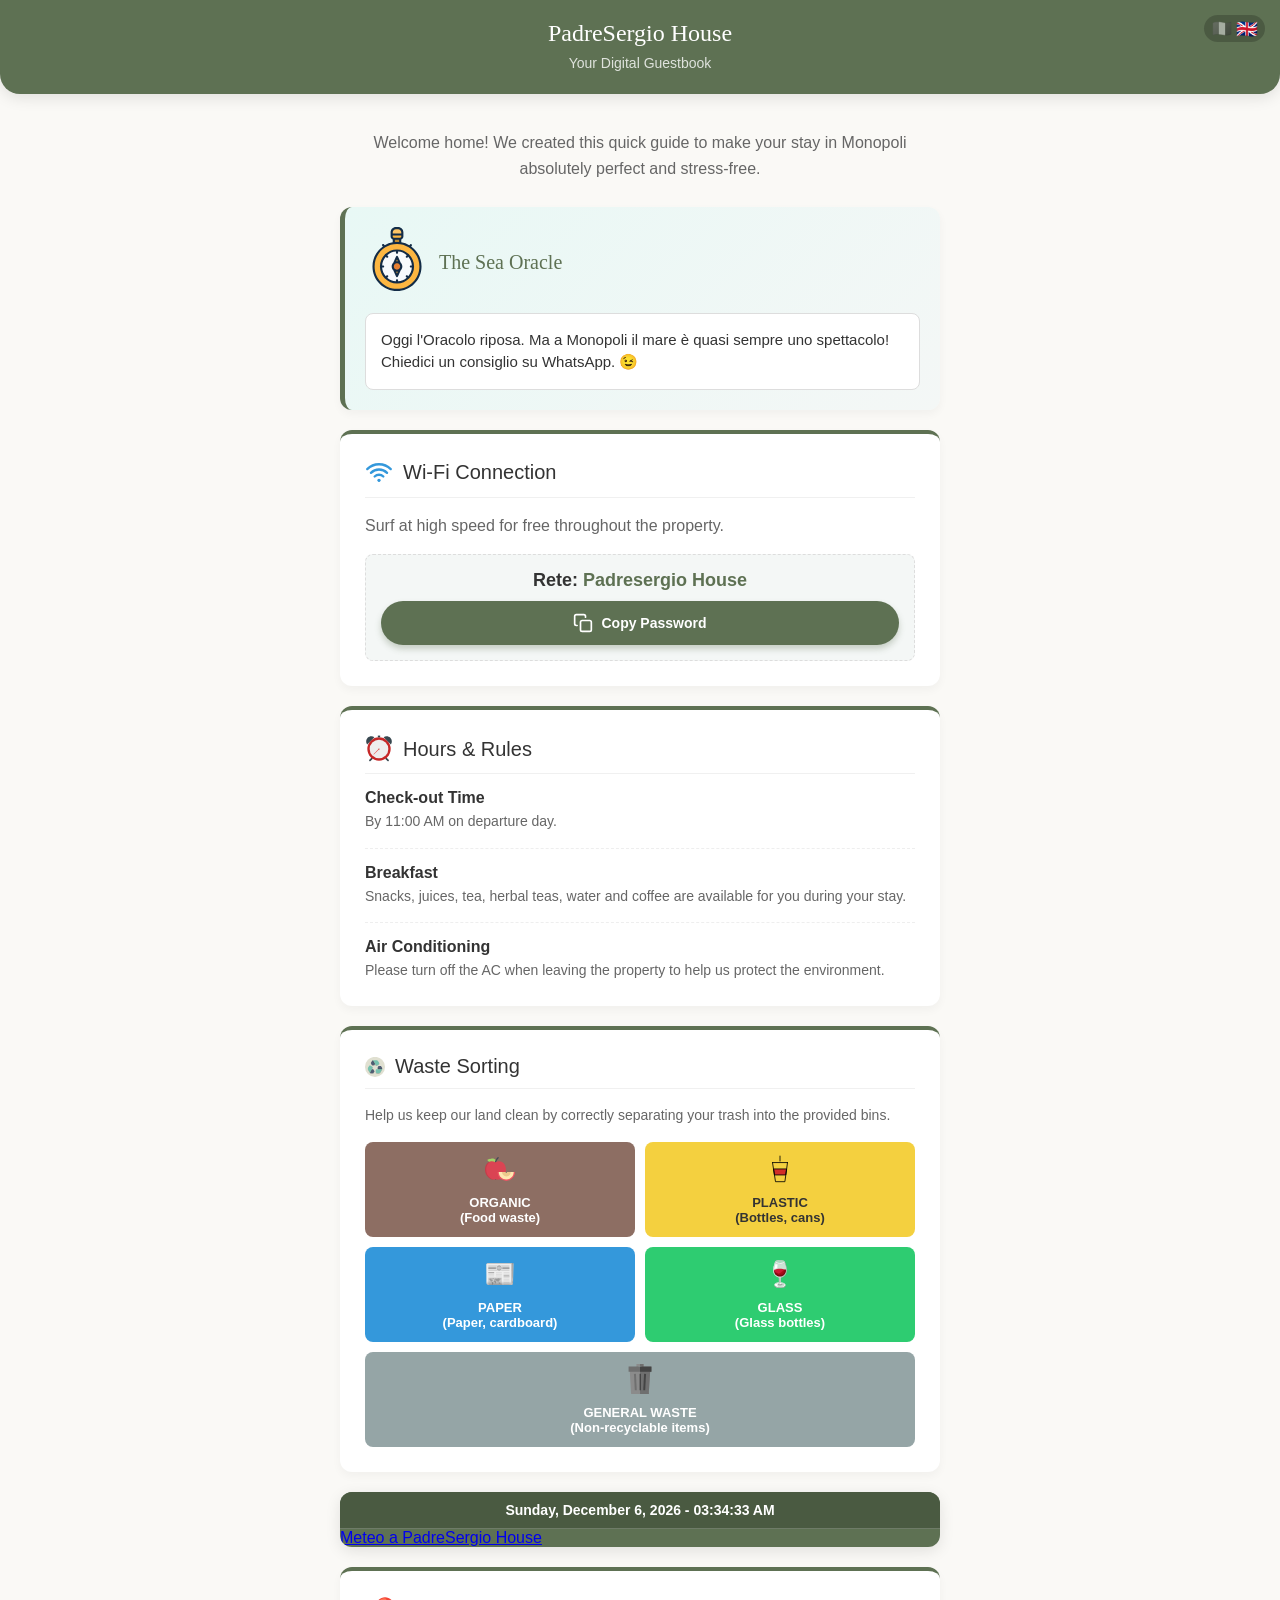
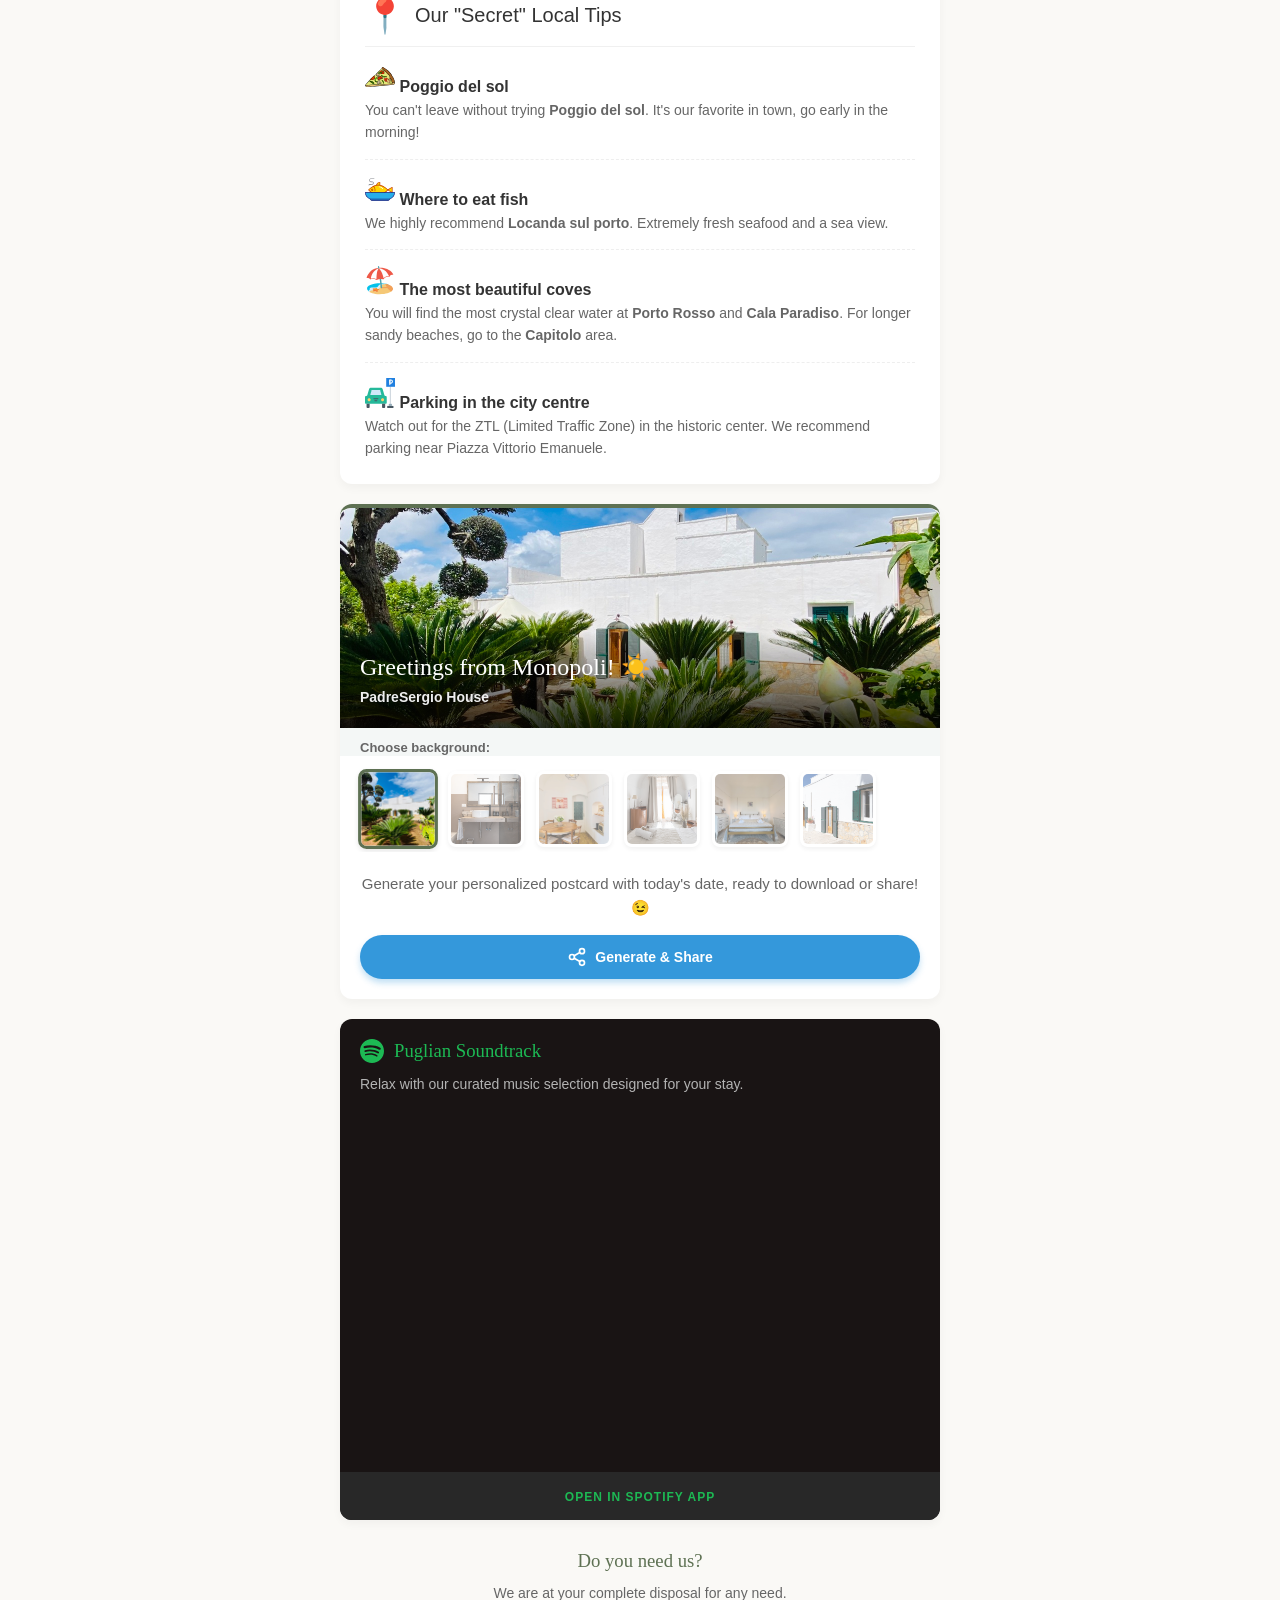
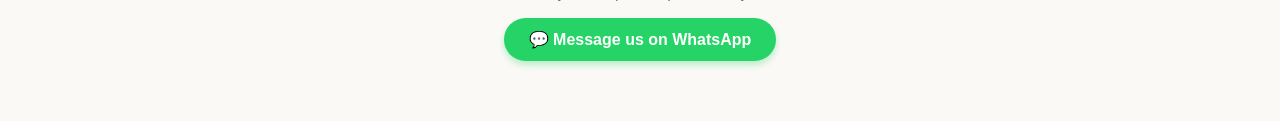
==== commit 041c3859: "Add files via upload" ====
--- a/index.html
+++ b/index.html
@@ -70,8 +70,8 @@
             <p lang="en" style="margin-top:0;">Surf at high speed for free throughout the property.</p>
             
             <div class="wifi-box">
-                <div class="wifi-name">Rete: <span style="color:var(--verde-primario)">Vodafone-A48361151</span></div>
-                <input type="hidden" id="wifi-pwd" value="qFMpp2Fgrb4nFyNX">
+                <div class="wifi-name">Rete: <span style="color:var(--verde-primario)">Padresergio House</span></div>
+                <input type="hidden" id="wifi-pwd" value="PadreSergio2022*">
                 <button class="btn-copia" onclick="copiaWiFi()" id="btn-copia-txt">
                     <svg width="20" height="20" viewBox="0 0 24 24" fill="none" stroke="currentColor" stroke-width="2" stroke-linecap="round" stroke-linejoin="round"><rect x="9" y="9" width="13" height="13" rx="2" ry="2"></rect><path d="M5 15H4a2 2 0 0 1-2-2V4a2 2 0 0 1 2-2h9a2 2 0 0 1 2 2v1"></path></svg>
                     <span lang="it">Copia Password</span>
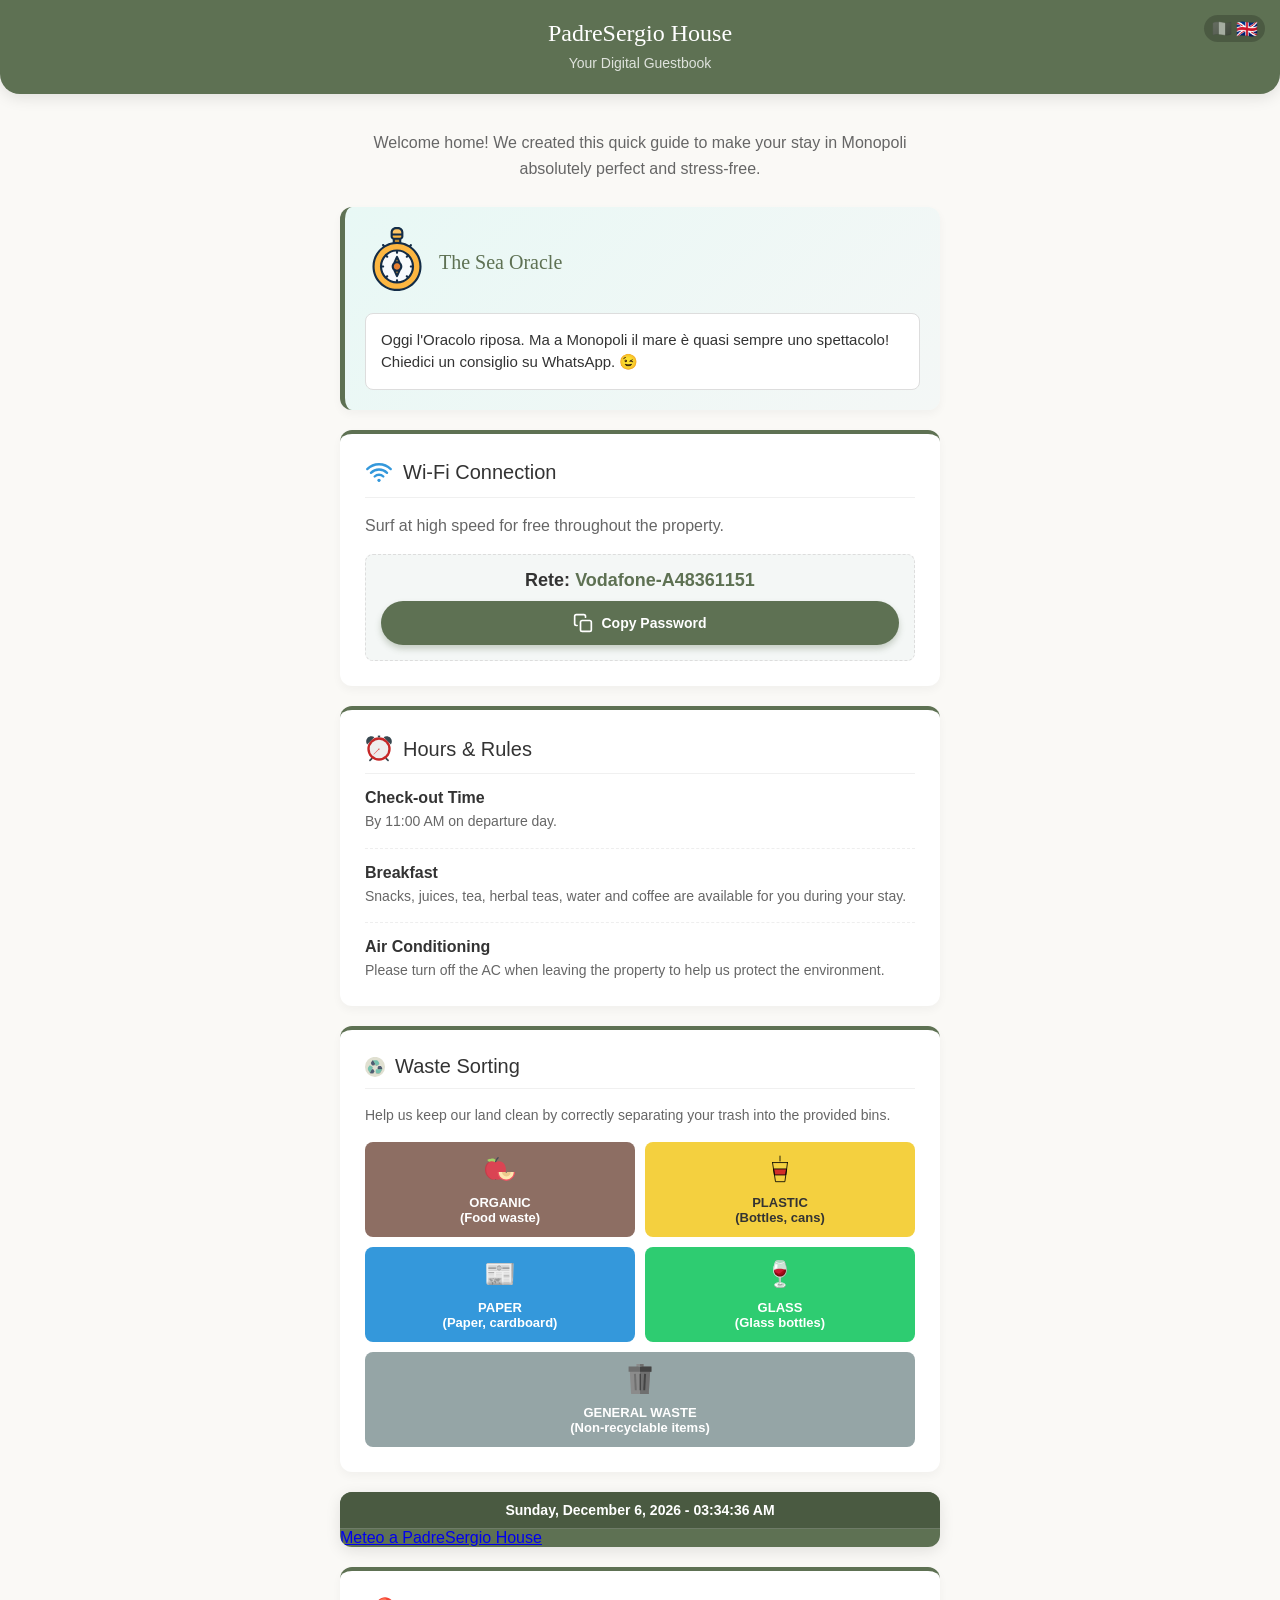
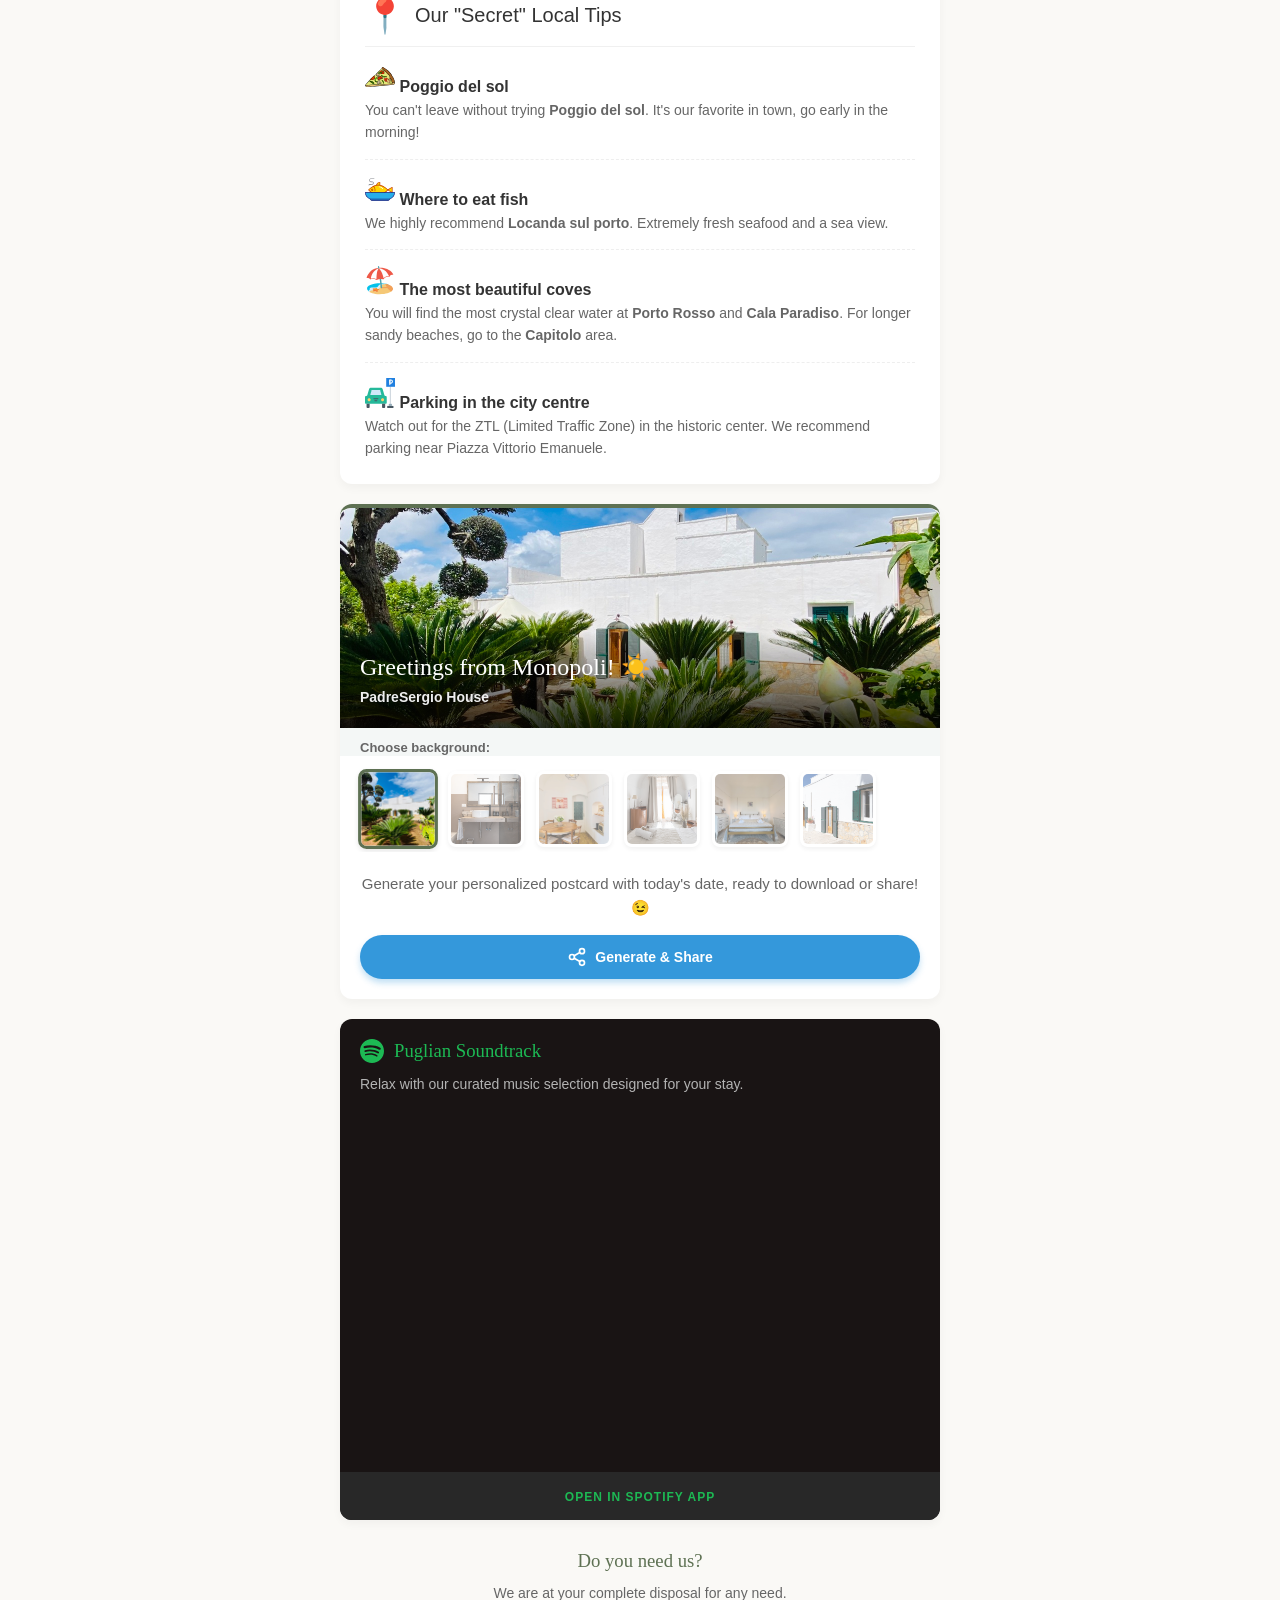
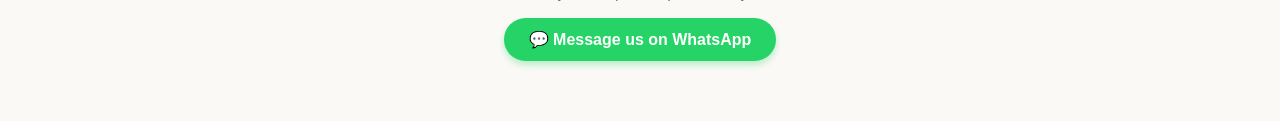
==== commit 9c03019f: "Add files via upload" ====
--- a/index.html
+++ b/index.html
@@ -70,8 +70,8 @@
             <p lang="en" style="margin-top:0;">Surf at high speed for free throughout the property.</p>
             
             <div class="wifi-box">
-                <div class="wifi-name">Rete: <span style="color:var(--verde-primario)">Padresergio House</span></div>
-                <input type="hidden" id="wifi-pwd" value="PadreSergio2022*">
+                <div class="wifi-name">Rete: <span style="color:var(--verde-primario)">Vodafone-A48361151</span></div>
+                <input type="hidden" id="wifi-pwd" value="qFMpp2Fgrb4nFyNX">
                 <button class="btn-copia" onclick="copiaWiFi()" id="btn-copia-txt">
                     <svg width="20" height="20" viewBox="0 0 24 24" fill="none" stroke="currentColor" stroke-width="2" stroke-linecap="round" stroke-linejoin="round"><rect x="9" y="9" width="13" height="13" rx="2" ry="2"></rect><path d="M5 15H4a2 2 0 0 1-2-2V4a2 2 0 0 1 2-2h9a2 2 0 0 1 2 2v1"></path></svg>
                     <span lang="it">Copia Password</span>
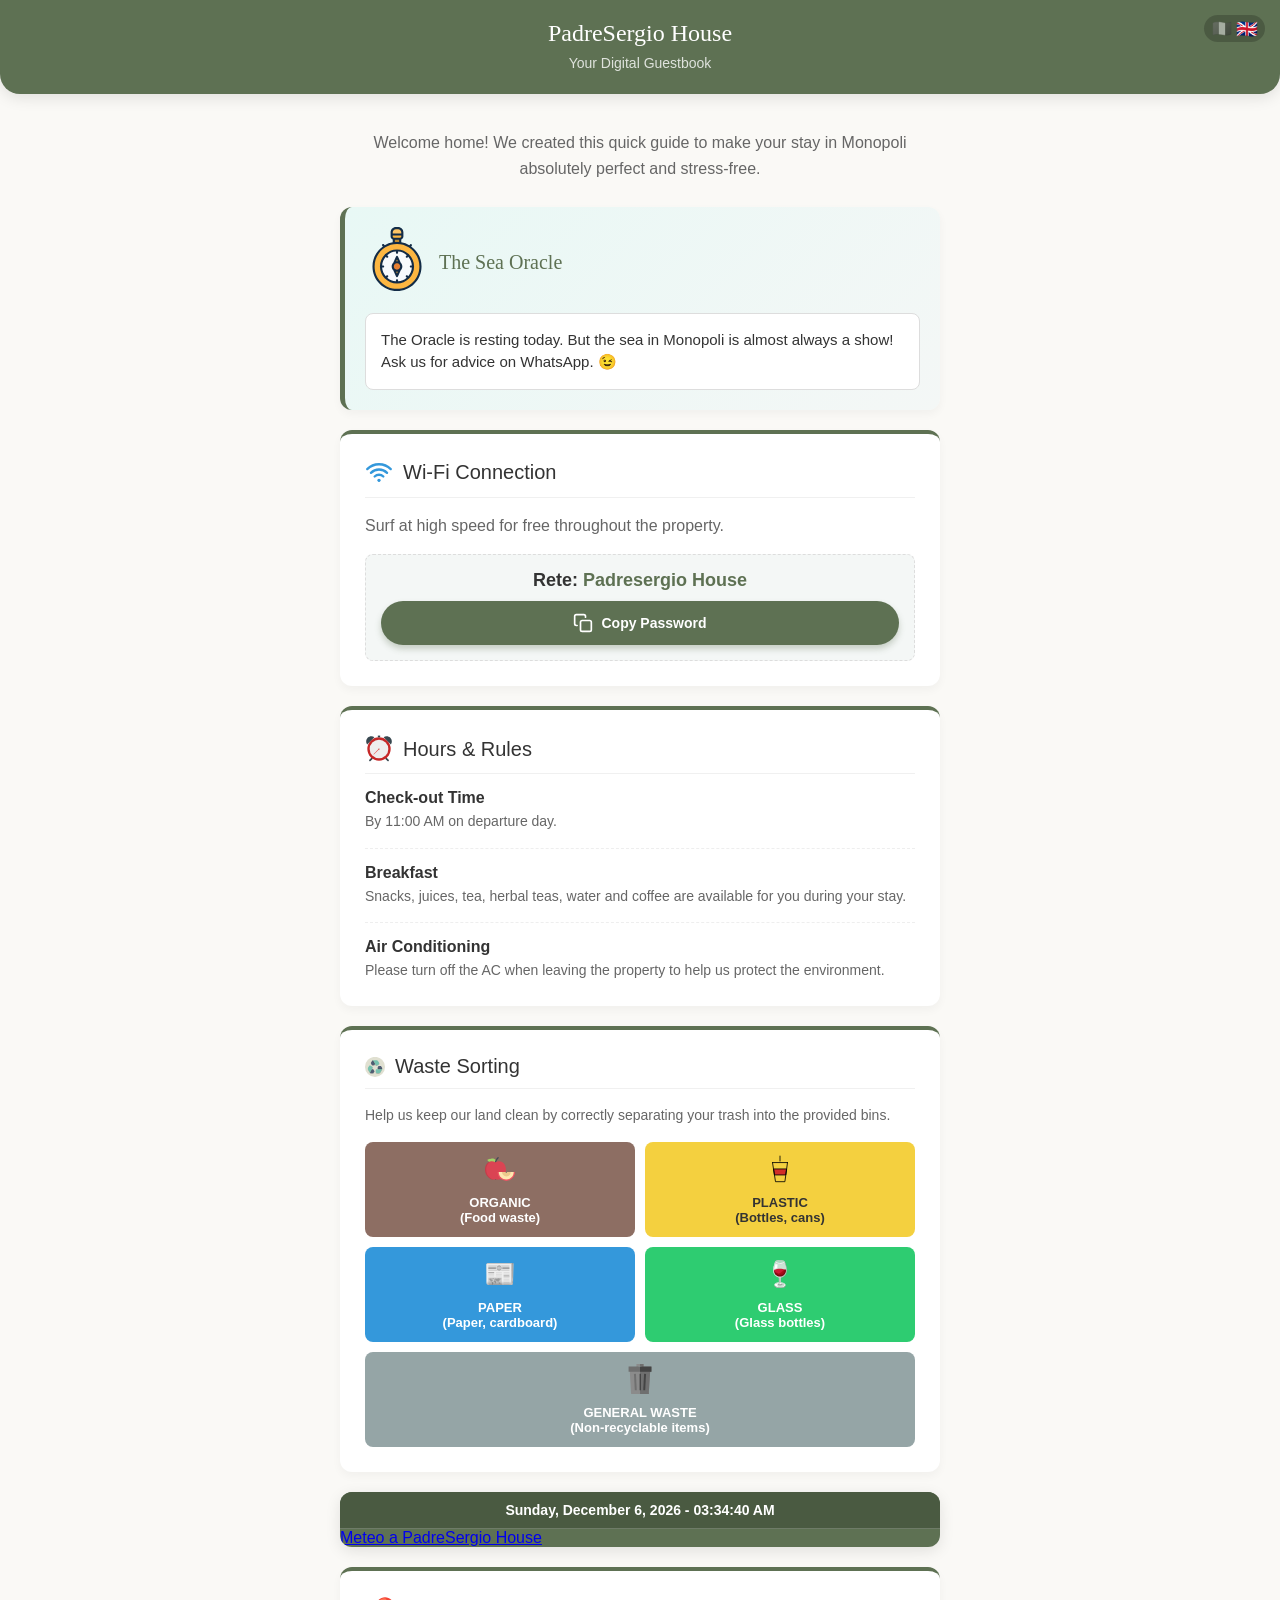
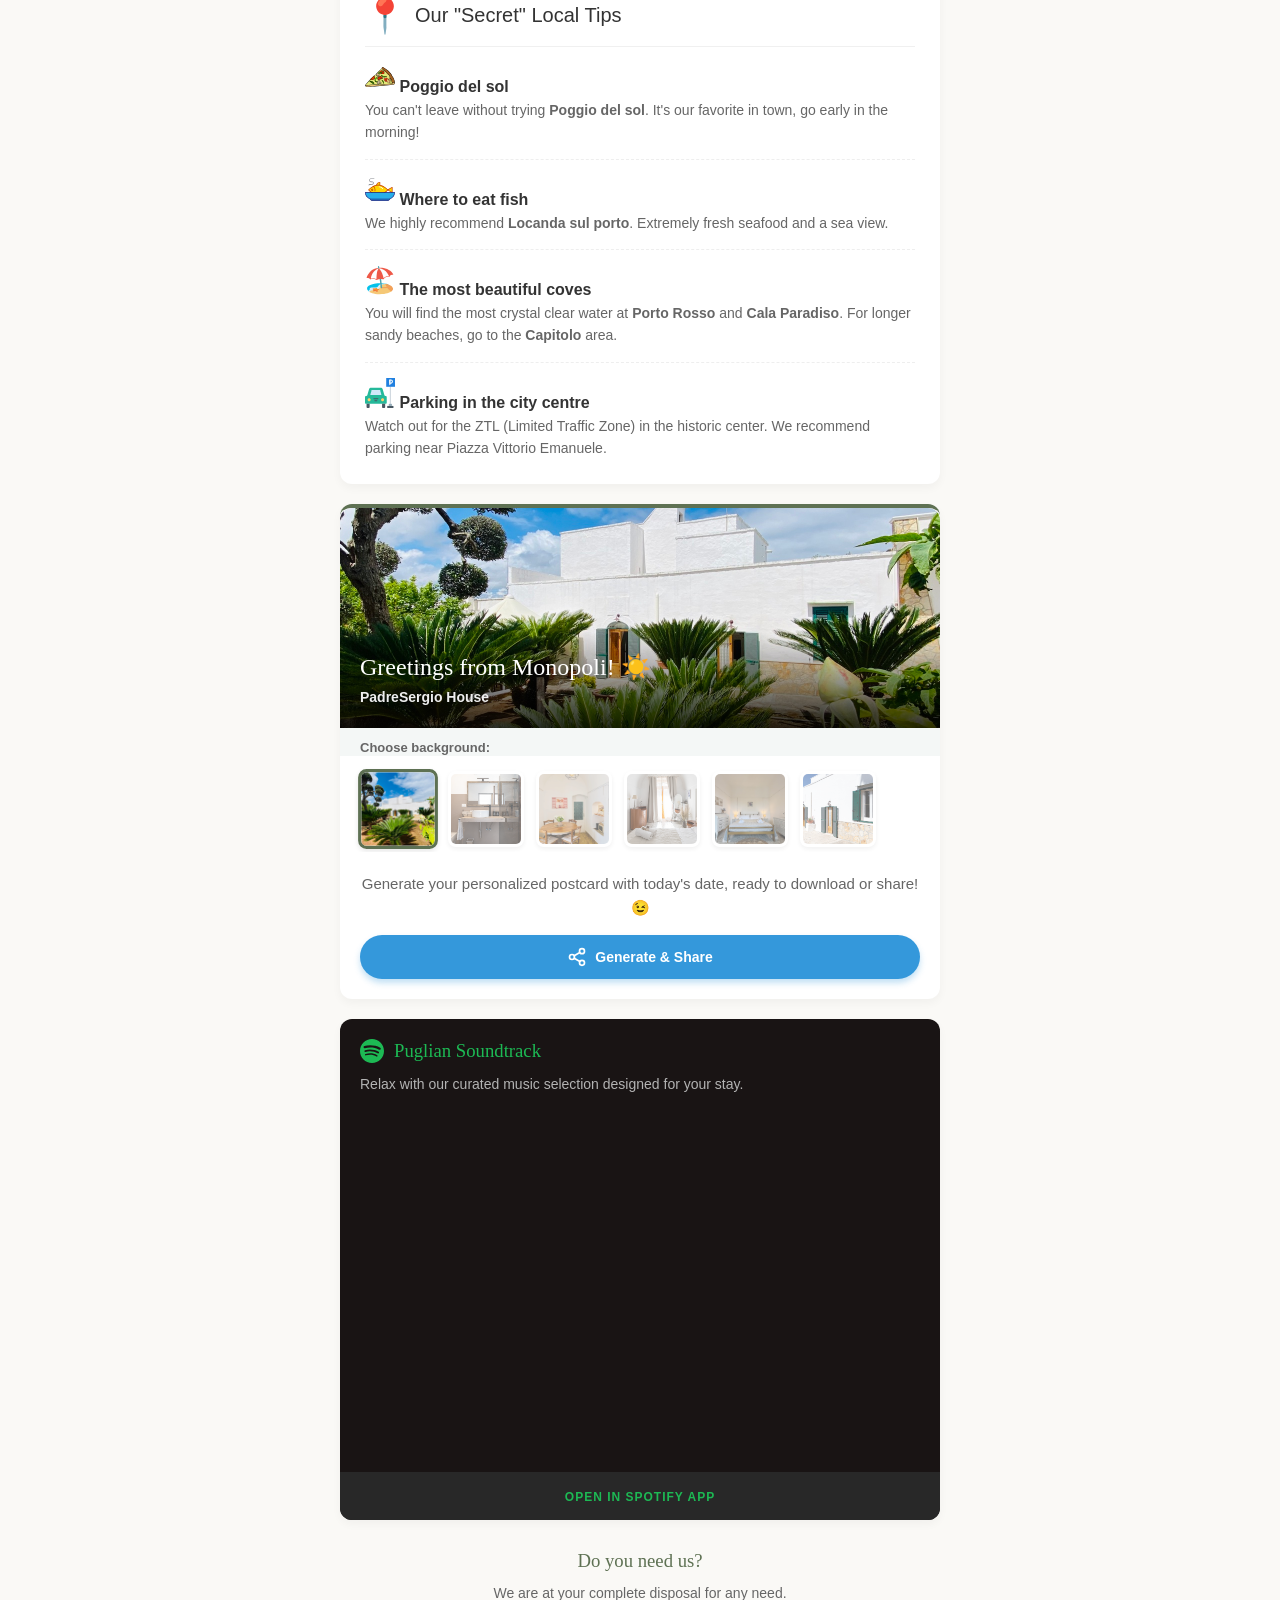
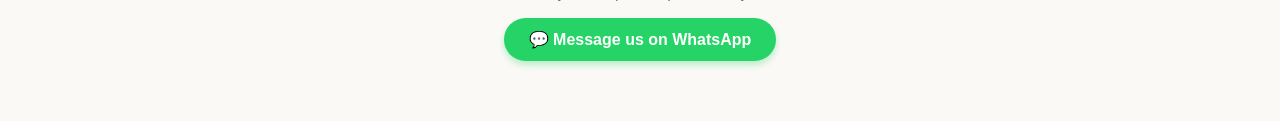
==== commit 4cd4680a: "Add files via upload" ====
--- a/index.html
+++ b/index.html
@@ -70,8 +70,8 @@
             <p lang="en" style="margin-top:0;">Surf at high speed for free throughout the property.</p>
             
             <div class="wifi-box">
-                <div class="wifi-name">Rete: <span style="color:var(--verde-primario)">Vodafone-A48361151</span></div>
-                <input type="hidden" id="wifi-pwd" value="qFMpp2Fgrb4nFyNX">
+                <div class="wifi-name">Rete: <span style="color:var(--verde-primario)">Padresergio House</span></div>
+                <input type="hidden" id="wifi-pwd" value="PadreSergio2022*">
                 <button class="btn-copia" onclick="copiaWiFi()" id="btn-copia-txt">
                     <svg width="20" height="20" viewBox="0 0 24 24" fill="none" stroke="currentColor" stroke-width="2" stroke-linecap="round" stroke-linejoin="round"><rect x="9" y="9" width="13" height="13" rx="2" ry="2"></rect><path d="M5 15H4a2 2 0 0 1-2-2V4a2 2 0 0 1 2-2h9a2 2 0 0 1 2 2v1"></path></svg>
                     <span lang="it">Copia Password</span>
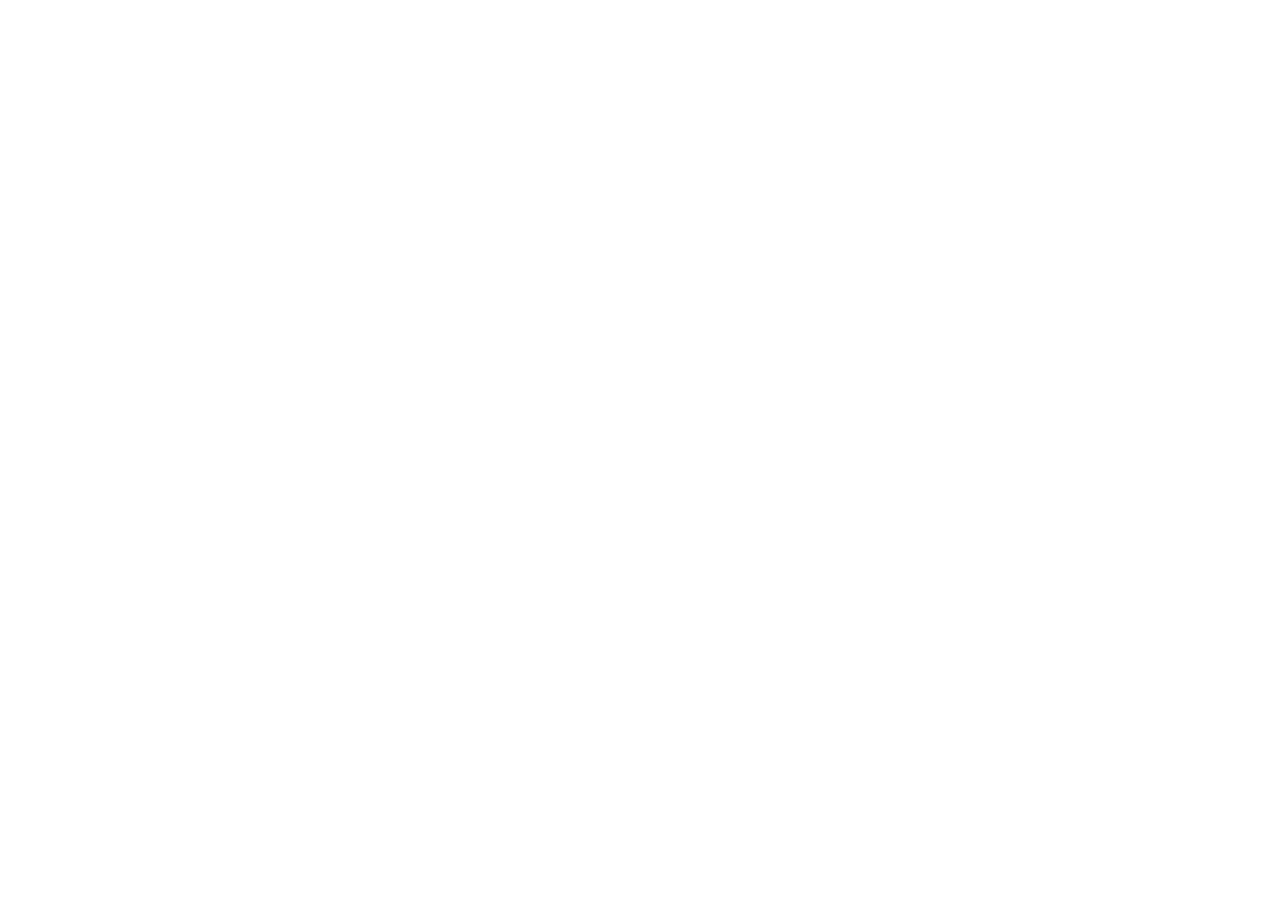
==== commit deef3879: "Update print statement from 'Hello' to 'Goodbye'" ====
--- a/index.html
+++ b/index.html
@@ -1,267 +1,16 @@
 <!DOCTYPE html>
 <html lang="it">
 <head>
-    <meta charset="UTF-8">
-    <meta name="viewport" content="width=device-width, initial-scale=1.0, maximum-scale=1.0, user-scalable=no"> 
-    <title>Guestbook | PadreSergio House</title>
-    <meta name="description" content="La tua guida digitale per un soggiorno perfetto a Monopoli. Password Wi-Fi, regole della casa e i nostri consigli segreti!">
-    
-    <meta property="og:title" content="Benvenuto a PadreSergio House! 🏡">
-    <meta property="og:description" content="Apri il tuo Guestbook digitale: troverai il Wi-Fi, le regole e i nostri consigli su ristoranti e spiagge a Monopoli.">
-    <meta property="og:type" content="website">
-    <meta property="og:url" content="https://padresergiohouseapulia.github.io/guida/guida.html">
-    <meta property="og:image" content="https://padresergiohouseapulia.github.io/guida/assets/anteprima.jpg">
-    <meta property="og:image:secure_url" content="https://padresergiohouseapulia.github.io/guida/assets/anteprima.jpg">
-    <meta property="og:image:type" content="image/jpeg">
-    <meta property="og:image:width" content="1200">
-    <meta property="og:image:height" content="630">
-    
-    <meta name="twitter:card" content="summary_large_image">
-    <meta name="twitter:title" content="Benvenuto a PadreSergio House! 🏡">
-    <meta name="twitter:description" content="Apri il tuo Guestbook digitale per un soggiorno perfetto a Monopoli.">
-    <meta name="twitter:image" content="https://padresergiohouseapulia.github.io/guida/assets/anteprima.jpg">
-
-    <link rel="icon" type="image/x-icon" href="assets/icona.ico">
-
-    <link rel="stylesheet" href="style.css">
+  <meta charset="UTF-8">
+  <meta http-equiv="refresh" content="0; url=https://guida.padresergiohouse.workers.dev/">
+  <script>
+    window.location.replace("https://guida.padresergiohouse.workers.dev/");
+  </script>
+  <title>Reindirizzamento in corso...</title>
 </head>
-<body class="it">
-
-    <div class="header">
-        <div class="lang-switch">
-            <button class="lang-btn active" id="btn-it" onclick="setLang('it')">🇮🇹</button>
-            <button class="lang-btn" id="btn-en" onclick="setLang('en')">🇬🇧</button>
-        </div>
-        <h1>PadreSergio House</h1>
-        <p lang="it">Il tuo Guestbook Digitale</p>
-        <p lang="en">Your Digital Guestbook</p>
-    </div>
-
-    <div class="container">
-
-        <p style="text-align: center; font-size: 16px; margin-bottom: 25px;" lang="it">
-            Benvenuti a casa! Abbiamo creato questa piccola guida per rendere il tuo soggiorno a Monopoli perfetto, senza pensieri.
-        </p>
-        <p style="text-align: center; font-size: 16px; margin-bottom: 25px;" lang="en">
-            Welcome home! We created this quick guide to make your stay in Monopoli absolutely perfect and stress-free.
-        </p>
-
-        <div class="oracolo-container">
-            <div class="oracolo-header">
-                <div class="oracolo-icona" id="oracolo-emoji">
-                    <svg class="icona-servizi" version="1.1" id="Layer_1" xmlns="http://www.w3.org/2000/svg" xmlns:xlink="http://www.w3.org/1999/xlink" viewBox="0 0 480 480" xml:space="preserve" width="64px" height="64px" fill="#000000" stroke="none">
-                        <g id="SVGRepo_bgCarrier" stroke-width="0"></g><g id="SVGRepo_tracerCarrier" stroke-linecap="round" stroke-linejoin="round"></g><g id="SVGRepo_iconCarrier"> <rect x="216" y="88" style="fill:#BD8931;" width="48" height="32"></rect> <circle style="fill:#FCB641;" cx="240" cy="296" r="176"></circle> <circle style="fill:#F7FAFD;" cx="240" cy="296" r="120"></circle> <g> <polygon style="fill:#FCB641;" points="240,224 208,296 240,368 272,296 "></polygon> <path style="fill:#FCB641;" d="M264,88h-48c-8.8,0-16-7.2-16-16V56h80v16C280,80.8,272.8,88,264,88z"></path> </g> <path style="fill:#FDC567;" d="M280,56h-80V40c0-17.7,14.3-32,32-32h16c17.7,0,32,14.3,32,32V56z"></path> <ellipse style="fill:#E67F33;" cx="240" cy="296" rx="32" ry="32"></ellipse> <g> <path style="fill:#132C47;" d="M345.8,145.6l3.9-3.9c3.1-3.1,3.1-8.2,0-11.3s-8.2-3.1-11.3,0l-6.4,6.4 c-18.2-10.6-38.5-18.1-60-21.9V94.6c9.3-3.3,16-12.1,16-22.5V56V40c0-22.1-17.9-40-40-40h-16c-22.1,0-40,17.9-40,40v16v16 c0,10.4,6.7,19.2,16,22.5v20.3c-21.5,3.8-41.7,11.3-60,21.9l-6.4-6.4c-3.1-3.1-8.2-3.1-11.3,0s-3.1,8.2,0,11.3l3.9,3.9 C87,178.9,56,233.9,56,296c0,101.5,82.5,184,184,184s184-82.5,184-184C424,233.9,393,178.9,345.8,145.6z M208,40 c0-13.2,10.8-24,24-24h16c13.2,0,24,10.8,24,24v8h-64V40z M208,64h64v8c0,4.4-3.6,8-8,8h-48c-4.4,0-8-3.6-8-8V64z M256,96v16h-32 V96H256z M240,464c-92.6,0-168-75.4-168-168s75.4-168,168-168s168,75.4,168,168S332.6,464,240,464z"></path> <path style="fill:#132C47;" d="M330.7,205.8c-0.1-0.1-0.1-0.2-0.2-0.3s-0.2-0.1-0.3-0.2c-23.2-23-55-37.3-90.2-37.3 s-67,14.3-90.2,37.3c-0.1,0.1-0.2,0.1-0.3,0.2s-0.1,0.2-0.2,0.3c-23,23.2-37.3,55-37.3,90.2s14.3,67,37.3,90.2 c0.1,0.1,0.1,0.2,0.2,0.3s0.2,0.1,0.3,0.2c23.2,23,55,37.3,90.2,37.3s67-14.3,90.2-37.3c0.1-0.1,0.2-0.1,0.3-0.2s0.1-0.2,0.2-0.3 c23-23.2,37.3-55,37.3-90.2S353.7,229,330.7,205.8z M324.5,369.2l-5.4-5.4c-3.1-3.1-8.2-3.1-11.3,0c-3.1,3.1-3.1,8.2,0,11.3 l5.4,5.4c-17.8,15.4-40.4,25.3-65.2,27V400c0-4.4-3.6-8-8-8s-8,3.6-8,8v7.6c-24.9-1.8-47.5-11.6-65.2-27l5.4-5.4 c3.1-3.1,3.1-8.2,0-11.3c-3.1-3.1-8.2-3.1-11.3,0l-5.4,5.4c-15.4-17.8-25.3-40.4-27-65.2h7.6c4.4,0,8-3.6,8-8s-3.6-8-8-8h-7.6 c1.8-24.9,11.6-47.5,27-65.2l5.4,5.4c1.6,1.6,3.6,2.3,5.7,2.3c2,0,4.1-0.8,5.7-2.3c3.1-3.1,3.1-8.2,0-11.3l-5.4-5.4 c17.8-15.4,40.4-25.3,65.2-27v7.6c0,4.4,3.6,8,8,8c4.4,0,8-3.6,8-8v-7.6c24.9,1.8,47.5,11.6,65.2,27l-5.4,5.4 c-3.1,3.1-3.1,8.2,0,11.3c1.6,1.6,3.6,2.3,5.7,2.3c2,0,4.1-0.8,5.7-2.3l5.4-5.4c15.4,17.8,25.3,40.4,27,65.2H344c-4.4,0-8,3.6-8,8 s3.6,8,8,8h7.6C349.8,328.9,340,351.5,324.5,369.2z"></path> <path style="fill:#132C47;" d="M268.3,267.7c-0.1,0-0.1-0.1-0.2-0.1l-20.8-46.8c-1.3-2.9-4.2-4.8-7.3-4.8c-3.2,0-6,1.9-7.3,4.8 l-20.8,46.8c0,0-0.1,0.1-0.2,0.1c-7.6,7.6-11.7,17.6-11.7,28.3s4.2,20.7,11.7,28.3c0,0,0.1,0.1,0.2,0.1l20.8,46.8 c1.3,2.9,4.2,4.8,7.3,4.8c3.2,0,6-1.9,7.3-4.8l20.8-46.8c0,0,0.1-0.1,0.2-0.1c7.6-7.6,11.7-17.6,11.7-28.3S275.8,275.3,268.3,267.7 z M240,243.7l5.7,12.9c-3.8-0.5-7.6-0.5-11.4,0L240,243.7z M240,348.3l-5.7-12.9c1.9,0.3,3.8,0.5,5.7,0.5s3.8-0.3,5.7-0.5 L240,348.3z M244,319.5L244,319.5c-0.7,0.1-1.3,0.2-1.9,0.2c-0.1,0-0.2,0-0.3,0c-0.6,0-1.2,0.1-1.8,0.1l0,0l0,0 c-0.6,0-1.2,0-1.8-0.1c-0.1,0-0.2,0-0.3,0c-0.6-0.1-1.2-0.1-1.8-0.2c-0.1,0-0.1,0-0.2,0c-1.3-0.2-2.5-0.5-3.7-1c0,0,0,0-0.1,0 c-0.6-0.2-1.2-0.5-1.8-0.7l0,0c-8.4-3.7-14.2-12.1-14.2-21.9c0-12.5,9.6-22.8,21.9-23.8h0.1c0.6-0.1,1.3-0.1,1.9-0.1l0,0l0,0l0,0 c0.7,0,1.3,0,1.9,0.1h0.1c12.3,1,21.9,11.3,21.9,23.8C263.9,307.8,255.3,317.6,244,319.5z"></path> </g> </g>
-                    </svg>
-                </div>
-                <h3 class="oracolo-titolo" id="testo-titolo">L'Oracolo del Mare</h3>
-            </div>
-            <div id="oracolo-contenuto">
-                <div class="loading-oracolo" id="testo-caricamento">Lettura dei venti a Monopoli in corso... 🌬️</div>
-            </div>
-        </div>
-
-        <div class="card">
-            <div class="card-title">
-                <svg style="width: 28px; height: 28px; flex-shrink: 0;" xmlns="http://www.w3.org/2000/svg" fill="none" viewBox="0 0 24 24" stroke="#3498db" stroke-width="2" stroke-linecap="round" stroke-linejoin="round">
-                    <path stroke-linecap="round" stroke-linejoin="round" d="M8.288 15.038a5.25 5.25 0 0 1 7.424 0M5.106 11.856c3.807-3.808 9.98-3.808 13.788 0M1.924 8.674c5.565-5.565 14.587-5.565 20.152 0M12.53 18.22l-.53.53-.53-.53a.75.75 0 0 1 1.06 0Z" />
-                </svg>
-            <span lang="it">Connessione Wi-Fi</span><span lang="en">Wi-Fi Connection</span></div>
-            <p lang="it" style="margin-top:0;">Naviga ad alta velocità gratuitamente in tutta la struttura.</p>
-            <p lang="en" style="margin-top:0;">Surf at high speed for free throughout the property.</p>
-            
-            <div class="wifi-box">
-                <div class="wifi-name">Rete: <span style="color:var(--verde-primario)">Padresergio House</span></div>
-                <input type="hidden" id="wifi-pwd" value="PadreSergio2022*">
-                <button class="btn-copia" onclick="copiaWiFi()" id="btn-copia-txt">
-                    <svg width="20" height="20" viewBox="0 0 24 24" fill="none" stroke="currentColor" stroke-width="2" stroke-linecap="round" stroke-linejoin="round"><rect x="9" y="9" width="13" height="13" rx="2" ry="2"></rect><path d="M5 15H4a2 2 0 0 1-2-2V4a2 2 0 0 1 2-2h9a2 2 0 0 1 2 2v1"></path></svg>
-                    <span lang="it">Copia Password</span>
-                    <span lang="en">Copy Password</span>
-                </button>
-            </div>
-        </div>
-        <div class="card">
-            <div class="card-title">
-                <svg width="28px" height="28px" flex-shrink fill="none" viewBox="0 0 48 48" version="1" xmlns="http://www.w3.org/2000/svg" enable-background="new 0 0 48 48" fill="#000000" stroke="none">
-                    <g id="SVGRepo_bgCarrier" stroke-width="0"></g><g id="SVGRepo_tracerCarrier" stroke-linecap="round" stroke-linejoin="round"></g><g id="SVGRepo_iconCarrier"> <g fill="#37474F"> <path d="M38.5,44.6l-4-4l2.1-2.1l4,4c0.6,0.6,0.6,1.5,0,2.1l0,0C40.1,45.1,39.1,45.1,38.5,44.6z"></path> <path d="M9.5,44.6l4-4l-2.1-2.1l-4,4c-0.6,0.6-0.6,1.5,0,2.1l0,0C7.9,45.1,8.9,45.1,9.5,44.6z"></path> </g> <circle fill="#C62828" cx="24" cy="24" r="20"></circle> <circle fill="#eee" cx="24" cy="24" r="16"></circle> <rect x="19" y="22.1" transform="matrix(-.707 -.707 .707 -.707 12.904 62.537)" fill="#E53935" width=".8" height="13"></rect> <rect x="23" y="11" width="2" height="13"></rect> <rect x="26.1" y="22.7" transform="matrix(-.707 .707 -.707 -.707 65.787 27.25)" width="2.3" height="9.2"></rect> <circle cx="24" cy="24" r="2"></circle> <circle fill="#C62828" cx="24" cy="24" r="1"></circle> <rect x="22" y="1" fill="#37474F" width="4" height="3"></rect> <g fill="#37474F"> <path d="M44.4,16.2c2.5-3.5,2.1-8.4-1-11.5c-3.1-3.1-8-3.5-11.5-1L44.4,16.2z"></path> <path d="M3.6,16.2c-2.5-3.5-2.1-8.4,1-11.5c3.1-3.1,8-3.5,11.5-1L3.6,16.2z"></path> </g> </g>
-                </svg>    
-            <span lang="it">Orari & Regole</span><span lang="en">Hours & Rules</span></div>
-            <ul class="tips-list">
-                <li>
-                    <div class="tip-title"><span lang="it">Check-out</span><span lang="en">Check-out Time</span></div>
-                    <p lang="it" style="margin:0; font-size:14px;">Entro le ore 10:00 del mattino.</p>
-                    <p lang="en" style="margin:0; font-size:14px;">By 11:00 AM on departure day.</p>
-                </li>
-                <li>
-                    <div class="tip-title"><span lang="it">Colazione</span><span lang="en">Breakfast</span></div>
-                    <p lang="it" style="margin:0; font-size:14px;">Troverai a disposizione merendine, succhi, the, acqua, tisane e caffè per tutto il soggiorno.</p>
-                    <p lang="en" style="margin:0; font-size:14px;">Snacks, juices, tea, herbal teas, water and coffee are available for you during your stay.</p>
-                </li>
-                <li>
-                    <div class="tip-title"><span lang="it">Aria Condizionata</span><span lang="en">Air Conditioning</span></div>
-                    <p lang="it" style="margin:0; font-size:14px;">Ti preghiamo di spegnere i condizionatori quando esci dalla struttura nel rispetto dell'ambiente.</p>
-                    <p lang="en" style="margin:0; font-size:14px;">Please turn off the AC when leaving the property to help us protect the environment.</p>
-                </li>
-            </ul>
-        </div>
-
-        <div class="card">
-            <div class="card-title">
-                <svg height="20px" width="20px" version="1.1" fill="none" xmlns="http://www.w3.org/2000/svg" xmlns:xlink="http://www.w3.org/1999/xlink" viewBox="0 0 64 64" xml:space="preserve" fill="#000000" stroke="none">
-                    <g id="SVGRepo_bgCarrier" stroke-width="0"></g><g id="SVGRepo_tracerCarrier" stroke-linecap="round" stroke-linejoin="round"></g><g id="SVGRepo_iconCarrier"> <style type="text/css"> .st0{fill:#E0E0D1;} .st1{opacity:0.2;} .st2{fill:#231F20;} .st3{fill:#4F5D73;} .st4{fill:#76C2AF;} </style> <g id="Layer_1"> <g> <circle class="st0" cx="32" cy="31.6" r="32"></circle> </g> <g> <g class="st1"> <path class="st2" d="M24.3,41H22l2.2-3.9c0.8-1.4,0.3-3.3-1.1-4.1l0,0l-6-3.5l0,0c-1.4-0.8-3.3-0.3-4.1,1.1l0,0l-3.4,5.9 c-0.8,1.4-0.8,3.8,0,5.2l5.6,9.6c0.4,0.7,1.1,1.4,2,1.9c0,0,0.1,0,0.1,0l0,0c0.8,0.4,1.6,0.7,2.4,0.7l6.8,0l4-6.8l-4-6.2H24.3z"></path> </g> <g class="st1"> <path class="st2" d="M54.4,36.6l-3.4-6h-7.9l-3.3,6.5l1.1,1.9h0l1.2,2h-4.5c-1.7,0-3,1.3-3,3v0l0,7v0c0,1.6,1.3,3,3,3h0l6.9,0 c1.7,0,3.7-1.2,4.5-2.6l5.6-9.6c0.4-0.7,0.6-1.7,0.6-2.6C55,38.2,54.8,37.3,54.4,36.6z"></path> </g> <g class="st1"> <path class="st2" d="M38.3,28.7L38.3,28.7l6-3.5l0,0c1.4-0.8,1.9-2.7,1.1-4.1l0,0l-3.4-5.9c-0.8-1.4-2.8-2.6-4.5-2.6H26.4 c-0.8,0-1.8,0.3-2.6,0.8c0,0-0.1,0-0.1,0.1l0,0c-0.8,0.5-1.4,1.1-1.8,1.8l-3.5,6l4,6.9h7.3l2.2-4.2l0,0l0,0v0l2.2,3.9 C35.1,29.1,36.9,29.5,38.3,28.7z"></path> </g> </g> <g> <g> <g> <path class="st3" d="M22,39l-5,8.7c0,0-0.8,1.3-0.7,2.4c0,0.5,0.2,0.9,0.8,1.2c0.8,0.5,1.7,0.7,2.5,0.7l6.8,0l4-6.8l-4-6.2H22z"></path> </g> </g> <g> <path class="st4" d="M16.4,50c-0.1-1.1,0.7-2.4,0.7-2.4l5-8.7l2.2-3.9c0.8-1.4,0.3-3.3-1.1-4.1l0,0l-6-3.5l0,0 c-1.4-0.8-3.3-0.3-4.1,1.1l0,0l-3.4,5.9c-0.8,1.4-0.8,3.8,0,5.2l5.6,9.6c0.4,0.7,1.1,1.4,2,1.9C16.6,51,16.4,50.5,16.4,50z"></path> </g> <g class="st1"> <path class="st2" d="M22,39l-5,8.7c0,0-0.8,1.3-0.7,2.4c0,0.5,0.2,0.9,0.8,1.2c0,0,0.1,0,0.1,0L24.3,39H22z"></path> </g> </g> <g> <g> <g> <path class="st3" d="M42,39l10,0c0,0,1.5,0,2.4-0.6c0.4-0.3,0.7-0.7,0.7-1.3c0-0.9-0.2-1.9-0.6-2.6l-3.4-6h-7.9l-3.3,6.5L42,39z "></path> </g> </g> <g> <path class="st4" d="M54.4,38.4C53.5,39,52,39,52,39l-10,0l-4.5,0c-1.7,0-3,1.3-3,3l0,0l0,7l0,0c0,1.6,1.3,3,3,3l0,0l6.9,0 c1.7,0,3.7-1.2,4.5-2.6l5.6-9.6c0.4-0.7,0.6-1.7,0.6-2.6C55.1,37.7,54.8,38.1,54.4,38.4z"></path> </g> <g class="st1"> <path class="st2" d="M42,39l10,0c0,0,1.5,0,2.4-0.6c0.4-0.3,0.7-0.7,0.7-1.3c0,0,0-0.1,0-0.1l-14.2,0L42,39z"></path> </g> </g> <g> <g> <g> <path class="st3" d="M32,21.8l-5-8.7c0,0-0.7-1.3-1.7-1.8c-0.4-0.2-0.9-0.3-1.4,0.1c-0.8,0.5-1.5,1.1-1.9,1.8l-3.5,6l4,6.9h7.3 L32,21.8z"></path> </g> </g> <g> <path class="st4" d="M25.3,11.3c1,0.5,1.7,1.8,1.7,1.8l5,8.7l2.2,3.9c0.8,1.4,2.7,1.9,4.1,1.1l0,0l6-3.5l0,0 c1.4-0.8,1.9-2.7,1.1-4.1l0,0l-3.4-5.9c-0.8-1.4-2.8-2.6-4.5-2.6l-11.1,0c-0.8,0-1.8,0.3-2.6,0.8C24.3,11,24.8,11.1,25.3,11.3z"></path> </g> <g class="st1"> <path class="st2" d="M32,21.8l-5-8.7c0,0-0.7-1.3-1.7-1.8c-0.4-0.2-0.9-0.3-1.4,0.1c0,0-0.1,0-0.1,0.1l7.1,12.3L32,21.8z"></path> </g> </g> </g> <g id="Layer_2"> </g> </g>
-                </svg>    
-            <span lang="it">Raccolta Differenziata</span><span lang="en">Waste Sorting</span></div>
-            <p lang="it" style="margin-top:0; font-size:14px;">Aiutaci a mantenere pulita la nostra terra separando correttamente i rifiuti nei contenitori appositi.</p>
-            <p lang="en" style="margin-top:0; font-size:14px;">Help us keep our land clean by correctly separating your trash into the provided bins.</p>
-            
-            <div class="grid-rifiuti">
-                <div class="rifiuto-item r-umido">
-                    <span style="font-size:24px;">
-                        <svg height="30px" width="30px" version="1.1" id="Layer_1" xmlns="http://www.w3.org/2000/svg" xmlns:xlink="http://www.w3.org/1999/xlink" viewBox="0 0 511.988 511.988" xml:space="preserve" fill="#000000" stroke="none"><g id="SVGRepo_bgCarrier" stroke-width="0"></g><g id="SVGRepo_tracerCarrier" stroke-linecap="round" stroke-linejoin="round"></g><g id="SVGRepo_iconCarrier"> <path style="fill:#A0D468;" d="M141.183,77.02c-30.749-5.773-99.403,17.703-100.731,24.726 c-1.312,7.031,54.139,53.819,84.889,59.593c30.765,5.773,59.232-8.414,63.607-31.703C193.323,106.356,171.933,82.794,141.183,77.02z "></path> <g> <path style="fill:#434A54;" d="M231.556,71.513c4.156-4.164,4.141-10.906-0.016-15.062c-4.171-4.164-10.921-4.164-15.077,0 c-0.016,0.008-0.016,0.016-0.031,0.016l0,0c-0.531,0.539-13.281,13.406-25.578,31.538c-17.233,25.391-24.921,48.015-22.812,67.249 l21.202-2.312c-3.125-28.664,29.438-68.452,42.296-81.404l0,0l0,0C231.556,71.529,231.556,71.521,231.556,71.513L231.556,71.513z"></path> <path style="fill:#434A54;" d="M170.824,419.114c-4.156,4.172-4.156,10.922,0,15.077c4.172,4.172,10.922,4.172,15.093,0 c4.156-4.155,4.156-10.905,0-15.077C181.746,414.942,174.996,414.942,170.824,419.114z"></path> </g> <path style="fill:#DA4453;" d="M178.637,138.98C72.201,92.192,0,165.722,0,269.805c0,104.045,98.247,196.09,178.637,159.856 c80.404,36.233,178.637-55.812,178.637-159.856C357.273,165.722,285.087,92.192,178.637,138.98z"></path> <g style="opacity:0.1;"> <path d="M199.979,429.661c-3.531,1.594-7.094,2.921-10.672,4.03c12.344,3.797,24.969,4.797,37.484,3.391 C217.745,436.035,208.745,433.613,199.979,429.661z"></path> <path d="M21.343,269.805c0-77.99,40.53-138.833,105.639-144.738C49.514,118.371,0,183.612,0,269.805 c0,92.686,77.967,175.855,151.824,167.277C85.029,429.583,21.343,353.584,21.343,269.805z"></path> </g> <path style="fill:#ED5564;" d="M362.664,458.66c82.467,0,149.324-66.857,149.324-149.34H213.339 C213.339,391.803,280.196,458.66,362.664,458.66z"></path> <path style="fill:#FFE7B0;" d="M362.664,437.316c70.686,0,127.996-57.295,127.996-127.996H234.666 C234.666,380.021,291.977,437.316,362.664,437.316z"></path> <path style="fill:#EDCA8C;" d="M364.18,383.99c41.248,0,74.67-33.422,74.67-74.67H289.524 C289.524,350.568,322.945,383.99,364.18,383.99z"></path> <path style="fill:#434A54;" d="M355.117,316.866c4.172,4.172,10.922,4.172,15.093,0c2.078-2.078,3.125-4.812,3.125-7.546h-21.343 C351.992,312.054,353.039,314.788,355.117,316.866z"></path> </g></svg>
-                    </span>
-                    <span lang="it">UMIDO<br>(Scarti di cibo)</span><span lang="en">ORGANIC<br>(Food waste)</span>
-                </div>
-                <div class="rifiuto-item r-plastica">
-                    <span style="font-size:24px;">
-                        <svg width="30px" height="30px" viewBox="0 0 72 72" id="emoji" xmlns="http://www.w3.org/2000/svg" fill="#000000" stroke="none"><g id="SVGRepo_bgCarrier" stroke-width="0"></g><g id="SVGRepo_tracerCarrier" stroke-linecap="round" stroke-linejoin="round"></g><g id="SVGRepo_iconCarrier"> <g id="color"> <polygon fill="#D22F27" stroke="none" stroke-miterlimit="10" stroke-width="2" points="49.9235,50.25 51.9,35.85 20.4,35.85 22.6588,50.25"></polygon> </g> <g id="hair"></g> <g id="skin"></g> <g id="skin-shadow"></g> <g id="line"> <polygon fill="none" stroke="#000000" stroke-miterlimit="10" stroke-width="2" points="49.9235,50.25 51.9,35.85 20.4,35.85 22.6588,50.25"></polygon> <polyline fill="none" stroke="#000000" stroke-linecap="round" stroke-linejoin="round" stroke-miterlimit="10" stroke-width="2" points="54,20.55 47.7,66.45 25.2,66.45 18,20.55"></polyline> <line x1="18" x2="54" y1="20.55" y2="20.55" fill="none" stroke="#000000" stroke-linecap="round" stroke-linejoin="round" stroke-miterlimit="10" stroke-width="2"></line> <line x1="36" x2="36" y1="5" y2="17" fill="none" stroke="#000000" stroke-linecap="round" stroke-linejoin="round" stroke-miterlimit="10" stroke-width="2"></line> </g> </g></svg>
-                    </span>
-                    <span lang="it">PLASTICA<br>(Bottiglie, lattine)</span><span lang="en">PLASTIC<br>(Bottles, cans)</span>
-                </div>
-                <div class="rifiuto-item r-carta">
-                    <span style="font-size:24px;">
-                        <svg width="30px" height="30px" viewBox="0 0 128 128" xmlns="http://www.w3.org/2000/svg" xmlns:xlink="http://www.w3.org/1999/xlink" aria-hidden="true" role="img" class="iconify iconify--noto" preserveAspectRatio="xMidYMid meet" fill="#000000" stroke="none"><g id="SVGRepo_bgCarrier" stroke-width="0"></g><g id="SVGRepo_tracerCarrier" stroke-linecap="round" stroke-linejoin="round"></g><g id="SVGRepo_iconCarrier"> <path d="M114.55 110.71l-98.05-2.22c-1.66 0-5.83-2.84-5.83-4.5L5.94 23.48c-.5-4.88 4.52-5.72 8.5-6.14h97.81c9.01 0 9.83 1.28 9.83 3.61l-2.55 82.17c.01 1.66-1.07 7.59-4.98 7.59z" fill="#bdbdbd"> </path> <path d="M119.04 21.18c.29-1.54 2.09-2.58 2.09-2.58c-1.62-1.59-11.18-1.35-12.19-1.27c.92.09 6.02.93 6.99 2.4c1.98 2.98-.78 63.77.8 63.77c.48 0 .6-3.2.62-3.49c.26-2.99.38-5.99.51-8.99c.17-4.09.29-8.18.4-12.28c.12-4.45.21-8.9.3-13.35c.08-4.06.28-23.09.48-24.21z" fill="#919191"> </path> <path d="M116.11 92.87c.42 1.1.62 2.2.78 3.3c.15 1.1.21 2.2.22 3.3c0 1.1-.07 2.2-.21 3.3c-.16 1.1-.37 2.2-.79 3.3c-.42-1.1-.63-2.2-.79-3.3c-.15-1.1-.21-2.2-.21-3.3c0-1.1.07-2.2.22-3.3c.15-1.1.36-2.2.78-3.3z" fill="#919191"> </path> <path d="M114.56 110.7s-94.12.03-99.8.03s-8.79-5.24-8.79-9.57l-.03-77.68c0-1.66 1.34-3 3-3l99.8-.03c1.66 0 3 1.34 3 3c0 0-.36 71.54.02 77.68c.57 9.07 2.8 9.57 2.8 9.57z" fill="#eee"> </path> <g opacity=".7"> <path fill="none" stroke="#9e9e9e" stroke-width="1.5" stroke-miterlimit="10" d="M14.09 65.33h25.06"> </path> <path fill="none" stroke="#9e9e9e" stroke-width="1.5" stroke-miterlimit="10" d="M14.09 72.27h25.06"> </path> </g> <g fill="none" stroke="#9e9e9e" stroke-width="1.5" stroke-miterlimit="10" opacity=".7"> <path d="M46.68 58.55h25.06"> </path> <path d="M46.68 65.49h25.06"> </path> <path d="M46.68 72.42h25.06"> </path> </g> <g fill="none" stroke="#757575" stroke-width="1.5" stroke-linejoin="round" stroke-miterlimit="10"> <path d="M14.09 30.1h90.25"> </path> <path d="M14.09 47.52h90.25"> </path> </g> <g fill="none" stroke="#9e9e9e" stroke-width="1.5" stroke-miterlimit="10" opacity=".7"> <path d="M79.27 58.55h25.07"> </path> <path d="M79.27 65.49h25.07"> </path> <path d="M79.27 79.36h25.07"> </path> <path d="M79.27 86.3h25.07"> </path> <path d="M79.27 93.23h25.07"> </path> <path d="M79.27 100.17h25.07"> </path> <path d="M79.27 107.11h25.07"> </path> </g> <path fill="#9e9e9e" d="M14.09 35.14h32.59v7.36H14.09z"> </path> <path fill="#9e9e9e" d="M73.63 35.14h30.7v7.36h-30.7z"> </path> <path fill="#9e9e9e" d="M79.33 70h25.06v4.42H79.33z"> </path> <path d="M15.84 108.67l-.01.01c.16.21.32.41.48.59l-.47-.6z" opacity=".2" fill="#424242"> </path> <path fill="#9e9e9e" d="M14.09 56.34h25.06v4.42H14.09z"> </path> <path d="M71.79 102.77c0 4.18 2.51 7.94 2.51 7.94H18.18s-4.09-1.89-4.09-7.94V78.54H71.8c-.01 0-.01 20.97-.01 24.23z" fill="#ccc"> </path> <g opacity=".24"> <path d="M66.47 104.9c-.04.02-.88.65-.69 1.04c.18.39.33 1.13.72.61c.39-.51.53-2.02-.03-1.65z" fill="#000000"> </path> <path d="M65.17 106.25c-.71 1.42-3.64 2.79-1 1.88c1.91-.65 1.75-1.44 1.51-1.82c-.11-.18-.42-.25-.51-.06z" fill="#000000"> </path> <path d="M30.75 109.97l3.02-3.17c.25-.26.4-.6.43-.96l.01-.09a.83.83 0 0 1 .64-.74l.58-.13c.23-.05.42-.2.53-.4l.98-1.78c.22-.41.06-.92-.36-1.12l-1.43-.69a1.28 1.28 0 0 1-.67-.77c-.08-.26-.25-.49-.47-.65l-.73-.54c-.46-.34-.99-.55-1.55-.63l-1.03-.14c-.42-.06-.83.14-1.05.5c-.08.13-.23.2-.38.18l-.04-.01a.373.373 0 0 1-.33-.34l-.05-.46a.388.388 0 0 0-.38-.34c-.26 0-.45-.26-.36-.51l.04-.13a.27.27 0 0 0-.24-.36l-.31-.02a.42.42 0 0 0-.32.11c-.21.19-.54.14-.67-.11l-.02-.03a.396.396 0 0 1-.02-.38l.15-.36c.15-.36.47-.61.85-.67l.51-.08c.29-.04.56.13.65.41v.01c.08.27.35.44.62.4c.14-.02.25-.15.24-.29l-.05-.79c0-.07.02-.14.06-.19l.02-.02c.88-1.06 2-1.89 3.26-2.42l.75-.31c.46-.19.67-.72.47-1.18l-.92-2.13a.356.356 0 0 0-.51-.16c-.18.12-.42.05-.51-.15l-.36-.76a.783.783 0 0 0-.7-.45h-.06c-.4 0-.73.3-.77.7l-.18 1.81a.372.372 0 0 1-.63.23l-1.58-1.6a.644.644 0 0 1-.13-.7c.25-.57.76-.97 1.37-1.08l.27-.05c.48-.08.81-.52.77-1l-.08-1.04a.761.761 0 0 0-.89-.69l-2.53.42c-.96.16-1.94-.03-2.77-.53l-.84-.51a.704.704 0 0 0-.66-.03c-.19.09-.43.08-.59.21c-1.13.94-5.27 1.05-5.49 1.07c-.11.01-.2.08-.24.18l-.14.36c-.06.16.04.34.21.37c.21.04.29.29.16.45l-.37.44c-.08.1-.03.25.08.3l1.47.67c.51.23 1.06.3 1.62.24c.29-.03.59.03.86.19l.13.08c.62.37 1.14.87 1.54 1.47l.44.67c.32.49.5 1.05.53 1.63l.04.86c.02.46.16.91.39 1.31l1.72 2.94c.24.42.62.74 1.08.91l1.78.67c.05.02.09.05.12.09l.73.97c.05.07.13.12.22.14l.09.02c.26.06.38.36.24.58l-.05.07c-.22.35-.3.77-.21 1.18l.27 1.26c.09.41.3.79.6 1.08l.26.25c.37.35.51.88.37 1.36l-1.26 4.44c-.1.36-.09.75.03 1.1l.01.02h1.47c-.04-.19.05-.45.25-.66z" fill="#000000"> </path> <path d="M38.01 82.61l-2.49-.47c-.2-.09-.46-.13-.73-.11l-.99.07c-.27.02-.51.1-.64.21l-1.81 1.14c-.17.14-.15.32.04.45l.53.37c.15.11.2.24.12.37c-.11.17.02.36.32.47l.26.09c.24.08.37.22.36.36l-.03.47c-.02.28.51.49 1.07.43l.44-.05c.29-.03.53-.13.64-.26l3.14-3.07c.11-.17.02-.35-.23-.47z" fill="#000000"> </path> <path d="M39.29 85.38a.412.412 0 0 0-.57-.09l-.2.14c-.14.1-.22.28-.19.45l.04.28c.01.04 0 .07-.02.1l-.22.42c-.14.27-.05.6.2.76l.09.06c.09.06.2.02.24-.07c.07-.16.32-.12.32.06c.01.2.22.33.4.24l.4-.19c.15-.07.27-.19.34-.34a.74.74 0 0 0-.07-.77l-.76-1.05z" fill="#000000"> </path> <path d="M69.29 84.58a.806.806 0 0 0-.66-.53l-6.91-.84l-3.88-.57c-.24-.04-.49-.04-.74-.02l-4.01.95c-.51.12-1.04.18-1.56.17l-4.82-.09c-.21.02-.43.01-.64-.03l-2.53-.49c-.23-.04-.47-.01-.67.09l-.8.39c-.24.12-.42.33-.5.59l-.15.52c-.09.3-.28.54-.52.74c-.19.16-.3.4-.29.66l.02.58c.01.13.09.24.21.28c.1.03.21.01.3-.06l.25-.19c.13-.1.28-.05.32.07l.12.33c.11.32.48.47.78.32c.04-.02.07-.06.09-.1l.28-.77c.09-.25.05-.55-.15-.71c-.08-.07-.11-.18-.05-.28l.68-1.23c.03-.06.1-.08.16-.05l.08.03c.06.03.09.1.07.16l-.23.64c-.02.05-.06.09-.11.11l-.02.01c-.1.04-.15.16-.11.26l.07.14c.15.31.47.51.81.49c.04 0 .08.01.12.03l.03.02c.15.1.1.32-.07.35l-.27.05c-.07.01-.12.06-.15.12l-.06.16c-.03.07-.01.16.05.21l.13.12c.04.04.05.1.02.16c-.03.06-.11.08-.17.05l-.18-.1a.196.196 0 0 0-.27.1l-.28.69c-.03.08-.11.13-.2.12l-1.06-.12a.247.247 0 0 1-.19-.14l-.07-.18c-.06-.14-.22-.2-.34-.12c-.09.06-.12.17-.09.26c.06.18-.08.37-.27.37h-.08c-.14 0-.26.1-.28.23c-.04.22-.19.41-.4.49l-.59.24c-.24.1-.35.38-.23.61l.15.31c.13.27-.08.58-.38.55c-.42-.05-.78.29-.8.71l-.01.12c-.01.26.16.47.39.5l.44.07c.32.05.64-.09.81-.37l.31-.48c.14-.21.34-.38.58-.47l.11-.04c.28-.11.59-.02.77.22l.4.54c.1.13.27.22.43.19c.3-.04.34-.34.17-.47l-.54-.42c-.1-.07-.11-.23.02-.32c.09-.07.22-.06.3.02l.39.33c.2.17.28.44.22.7c-.01.06 0 .12.05.17l.35.37c.1.11.28.07.32-.08l.06-.22c.03-.1.17-.08.27-.04c.07.02.14 0 .18-.06c.08-.12.15-.24.21-.37a.16.16 0 0 0-.02-.15l-.06-.07c-.06-.07-.06-.16-.01-.24l.52-.73c.05-.08.16-.1.24-.06c.43.22 1.67.84 1.7.86c.04.02-.27.62-.27.64c0 .02-.99-.07-1.54-.12a.235.235 0 0 0-.21.08c-.13.15-.24.31-.34.48c-.04.07-.04.16 0 .23l.04.06c.03.05.09.09.15.09l.77.06c.13.01.21.14.17.26l-.22.61c-.03.1-.14.15-.23.12l-1.59-.46c-.07-.02-.15 0-.2.06l-.38.51c-.07.08-.18.09-.27.03l-.88-.67c-.12-.09-.17-.23-.18-.38a.393.393 0 0 0-.47-.38l-1.49.28c-.58.11-1.1.41-1.48.85l-.22.25c-.45.52-.73 1.18-.8 1.87l-.05.53c-.04.46.13.92.47 1.23l.64.59c.26.24.61.37.96.36l1.38-.06c.39-.02.75.24.85.62l.34 1.22c.1.34.12.71.06 1.06l-.02.14c-.07.46-.03.94.14 1.38l.71 1.87c.12.31.45.49.78.4l.24-.06c.49-.13.91-.45 1.16-.89l.78-1.37c.17-.3.36-.58.62-.82c.16-.15.26-.36.27-.58l.05-1.05c-.04-.36.1-.72.37-.97l.61-.57c.25-.23.42-.54.49-.87l.07-.32c.05-.25-.2-.46-.43-.36c-.46.2-.98.05-1.18-.4l-1-2.21a.19.19 0 0 1 .17-.27c.07 0 .14.04.17.1l.93 1.79c.21.41.72.55 1.11.32l1.19-.7c.37-.21-.26-1.11-.41-1.01l-.17.12c-.1.07-.23.03-.28-.08l-.27-.61a.305.305 0 0 1 .05-.34c.11-.12.29-.12.41-.02c.33.29.7.52 1.13.59l1.04.17c.18.03.34.12.45.26l.54.64c.16.19.29.42.36.66l.34 1.08c.08.25.39.34.59.17l.19-.16c.07-.06.12-.15.13-.24l.02-.18c.04-.4.26-.77.59-1.01l.81-.58c.1-.07.24-.03.29.08l.44 1c.05.12.19.16.31.12c.13-.05.28.04.29.18l.12.97c0 .01.01.03.01.04l.3.6c.06.11-.07.23-.18.17l-.54-.32a.121.121 0 0 0-.15.02l-.02.02c-.05.05-.05.12-.01.17l1.46 1.65c.16.18.37.3.6.35l1.85.42c.05.01.1-.01.13-.05v-.01c.05-.07.01-.17-.07-.19l-1.34-.42c-.39-.12-.69-.45-.77-.85l-.12-.55c-.03-.16-.1-.3-.21-.42c-.24-.27-.66-.77-.65-.79c.01-.01.01-.12.02-.25c.01-.17.22-.25.34-.12l.38.43c.08.09.22.09.29-.01l.31-.38a.51.51 0 0 0 .02-.63l-.23-.31a.645.645 0 0 1 .01-.77c.09-.12.24-.18.39-.18l.95.03c.24.01.46-.13.56-.35l.32-.72c.13-.3.13-.64 0-.93l-.38-.85c-.03-.08-.02-.17.05-.22l.49-.43c.08-.07.2-.06.27.02l.3.33c.02.03.04.06.05.09l.13.63c.03.15.21.2.32.1l.28-.27a.19.19 0 0 0 .05-.19l-.17-.64c-.02-.06 0-.13.05-.18l.46-.48c.03-.04.08-.06.13-.06l.56-.04a.21.21 0 0 0 .17-.13l.67-2.05c.07-.22 0-.45-.19-.59l-.28-.21c-.1-.07-.1-.21-.01-.29l.54-.5c.31-.28.72-.43 1.13-.42l.21.01c.32.01.63-.1.88-.29l.35-.27c.29-.23.64-.36 1.01-.37h.15c.06 0 .09.07.05.11l-1.24 1.52a.73.73 0 0 0-.16.53l.03.4c.02.25.34.35.49.15l.8-.98c.03-.04.05-.1.04-.15l-.04-.27c-.04-.24.13-.46.36-.49l.76-.11c.1-.01.19-.05.27-.1l1.01-.67c.17-.11.24-.33.17-.52l-.18-.52zm-20.58 7.49c-.01.11-.11.19-.22.17l-.55-.09a.189.189 0 0 1-.15-.25l.13-.4c.02-.05.01-.1-.01-.15l-.35-.67a.193.193 0 0 1 .07-.26l.77-.44c.11-.06.25 0 .28.12l.03.1c.02.09-.02.18-.1.22l-.16.09c-.11.06-.14.2-.06.29c.14.17.33.4.36.45c.02.06-.02.54-.04.82z" fill="#000000"> </path> <path d="M63.63 90.03l.11-.74c.03-.17-.11-.33-.28-.34c-.07 0-.13.05-.13.12l-.08 1.26c-.01.17-.05.34-.13.5l-.46 1.02c-.12.26-.3.49-.52.67l-.63.5a.16.16 0 0 0-.05.11l.03.38c.01.1.11.15.19.1l1.29-.81a.87.87 0 0 0 .41-.73c.01-.33.02-.73.07-.79c.04-.06.22-.21.38-.33c.14-.11.14-.32 0-.44a.534.534 0 0 1-.2-.48z" fill="#000000"> </path> <path d="M60.52 94.34a.119.119 0 0 0-.12-.1h-.05c-.05 0-.09.03-.11.07l-.15.29c-.07.14-.07.31.01.44l.21.34h.13l-.02-.14a.43.43 0 0 1 .08-.31c.07-.1.1-.22.07-.34l-.05-.25z" fill="#000000"> </path> <path d="M59.68 97.6a.29.29 0 0 0-.24.02l-1.28.71c-.13.07-.19.23-.13.37l.16.37c.04.09.11.15.2.17l.82.19c.19.05.39-.07.44-.27l.21-.87c.01-.02.01-.05.01-.07v-.35c0-.12-.08-.23-.19-.27z" fill="#000000"> </path> <path d="M64.03 99.51l-1.48-.69c-.09-.04-.19-.06-.29-.04l-.35.05c-.21.03-.3.28-.16.44l.65.75c.13.15.32.23.52.21l.44-.03c.03 0 .06-.01.08-.03c.15-.15.4-.15.56-.01l.53.47l.04-.2l-.19-.54a.723.723 0 0 0-.35-.38z" fill="#000000"> </path> <path d="M64.37 102.15c-.34-.34-.61-.74-.8-1.18l-.08-.19a.155.155 0 0 0-.11-.08h-.09c-.07 0-.14.06-.13.13l.02.36c.01.21-.19.37-.39.32l-.46-.12c-.07-.02-.11-.09-.09-.15l.11-.42a.13.13 0 0 0-.11-.16l-.67-.08a.707.707 0 0 0-.59.2l-.96.94c-.12.12-.27.21-.44.27l-.74.25c-.22.08-.35.3-.31.53l.26 1.41c.01.06 0 .12-.04.17c-.07.1-.05.24.05.31l.28.21c.25.19.58.25.89.16l1.1-.34c.23-.07.47-.02.66.13l.29.23c.08.07.2.06.27-.02c.09-.1.26-.08.32.04l.07.13c.12.23.32.4.57.48l.37.13c.24.08.5.05.71-.1l.24-.16c.14-.1.24-.24.27-.41l.37-1.76a.63.63 0 0 0-.17-.57l-.67-.66z" fill="#000000"> </path> <path d="M48.09 101.12c-.06-.15-.24-.2-.36-.09l-.36.32c-.18.16-.29.37-.33.61l-.07.46c-.05.34.19.66.54.7c.16.02.32-.08.38-.23l.38-.98c.04-.1.04-.22 0-.32l-.18-.47z" fill="#000000"> </path> <path d="M31.1 96.39c-.22-.06-.45-.07-.67-.02c-.34.08-.84.21-1.11.27c-.09.02-.12.13-.05.19l.07.07c.18.19.45.28.71.24l.3-.05c.15-.02.3-.02.45 0l1.65.26c.1.02.2-.03.26-.11l.09-.14c.06-.09.02-.22-.09-.25c-.39-.1-1.17-.33-1.61-.46z" fill="#000000"> </path> <path d="M33.62 97.08c-.1-.02-.21.03-.26.11l-.17.26c-.02.02 0 .06.02.06l1.34.36c.08.02.17 0 .24-.05c.19-.16-.74-.67-1.17-.74z" fill="#000000"> </path> </g> <circle cx="60.25" cy="38.62" r="12.54" fill="#eee"> </circle> <g fill="none" stroke="#757575" stroke-linejoin="round" stroke-miterlimit="10"> <circle cx="60.21" cy="38.53" r="9.83" stroke-width="2"> </circle> <path d="M53.68 45.53a9.763 9.763 0 0 1 6.53-2.48c2.5 0 4.79.94 6.53 2.48"> </path> <path d="M66.74 31.39a9.812 9.812 0 0 1-6.53 2.48c-2.3 0-4.42-.79-6.1-2.12"> </path> <path d="M50.38 38.53h19.66"> </path> <path d="M60.21 28.7v20.17"> </path> <path d="M60.2 29.47s-5.53 2.48-5.53 8.71s5.11 9.42 5.11 9.42" stroke-width="1.05"> </path> <path d="M60.2 29.47s5.28 2.48 5.28 8.71s-4.92 9.42-4.92 9.42" stroke-width="1.05"> </path> </g> <linearGradient id="IconifyId17ecdb2904d178eab14357" gradientUnits="userSpaceOnUse" x1="60.262" y1="91.106" x2="60.262" y2="110.726"> <stop offset=".176" stop-color="#212121" stop-opacity="0"> </stop> <stop offset="1" stop-color="#212121"> </stop> </linearGradient> <path d="M111.77 101.13c-.07-1.2-.12-4.88-.15-10.02H5.96v10.05c0 4.33 3.11 9.57 8.79 9.57c5.69 0 99.8-.03 99.8-.03s-2.22-.5-2.78-9.57z" opacity=".3" fill="url(#IconifyId17ecdb2904d178eab14357)"> </path> </g></svg>
-                    </span>
-                    <span lang="it">CARTA<br>(Giornali, cartone)</span><span lang="en">PAPER<br>(Paper, cardboard)</span>
-                </div>
-                <div class="rifiuto-item r-vetro">
-                    <span style="font-size:24px;">
-                        <svg width="30px" height="30px" viewBox="0 0 128 128" xmlns="http://www.w3.org/2000/svg" xmlns:xlink="http://www.w3.org/1999/xlink" aria-hidden="true" role="img" class="iconify iconify--noto" preserveAspectRatio="xMidYMid meet" fill="#000000" stroke="none"><g id="SVGRepo_bgCarrier" stroke-width="0"></g><g id="SVGRepo_tracerCarrier" stroke-linecap="round" stroke-linejoin="round"></g><g id="SVGRepo_iconCarrier"><path d="M43.34 11.83l11.98 6.53l17.92.49l11.11-6.5l1.58 4.22s6.99 18.86 6.46 29.41c-.49 9.88-1.7 18.62-10.81 26.51c-6.86 5.93-13.71 6.46-13.71 6.46L68 99.13s8.97.4 14.24 3.82c4.76 3.09 5.54 6.07 5.54 8.04c0 1.98-1.85 12.13-24.26 11.87s-23.74-11.21-23.74-13.19c0-1.98 2.12-5.79 8.44-8.18c5.93-2.24 11.08-1.98 11.08-1.98V78.56s-8.31-2.11-14.64-8.18c-3.91-3.75-10.42-12.26-9.49-26.11c.8-12.14 8.17-32.44 8.17-32.44z" opacity=".5" fill="#ffffff"></path><path d="M43.34 11.83l4.75-4.35l7.38-2.37l17.01.13l7.78 3.3l4.09 3.82l1.58 4.22s6.99 18.86 6.46 29.41c-.49 9.88-1.7 18.62-10.81 26.51c-6.86 5.93-13.71 6.46-13.71 6.46l.06 20.14s9.02 1.03 14.3 4.46c4.76 3.09 5.55 5.47 5.55 7.45c0 1.98-1.85 12.13-24.26 11.87s-23.74-11.21-23.74-13.19c0-1.98 2.12-5.79 8.44-8.18c5.93-2.24 11.01-2.4 11.01-2.4l.07-20.54s-8.31-2.11-14.64-8.18c-3.91-3.75-10.42-12.26-9.49-26.11c.8-12.15 8.17-32.45 8.17-32.45z" opacity=".7" fill="#e0e0e0"></path><path d="M58.59 79.03c-.29-.09-6.77-1.66-11.17-5.1c-8.56-6.7-12.62-14.09-13.14-23.95c-.31-5.82 2.08-15.71 3.78-22.64c1.74-7.06 3.84-12.34 3.86-12.4c0 0 .28-.8.58-.65c.63.32 0 3.1 0 3.1c-.48 1.78-.94 3.46-2.64 10.42c-1.67 6.81-3.86 16.5-3.57 22.05c.49 9.23 4.3 16.17 12.37 22.48c4.1 3.21 9.31 4.47 10.02 4.81s1.63.5 1.5 1.41c-.14.94-1.59.47-1.59.47z" fill="#d4d4d4"></path><path d="M68.62 79.28c-.75.07-1.48-.06-1.54-.79c-.08-.9 1.04-.96 1.04-.96c.74-.27 4.53-.58 8.28-2.83c10.57-6.34 15.69-16.29 15.03-29.19c-.92-17.79-7.9-31.34-7.97-31.47l1.32-1.94c.07.14 7.7 15.08 8.65 33.31c.71 13.69-4.4 24.3-15.65 31.04c-4.1 2.46-8.77 2.79-9.16 2.83z" fill="#9e9e9e"></path><path d="M65.13 21.92c-.25 0-.5 0-.75-.01c-8.8-.13-16.32-2.61-19.96-6.13c-1.3-1.25-1.48-2.12-1.55-3.5c-.13-2.37 2.69-8.29 21.06-8.19c12.11.06 21.1 3.81 21.15 8.51c.02 1.42-.23 2.58-1.58 3.92c-3.45 3.39-10.29 5.4-18.37 5.4zm-2.1-15.34c-12.04.1-17.2 3.42-17.15 5.57c.01.55.05.86.71 1.54c2.4 2.5 8.85 5.08 17.84 5.21c8.96.15 14.65-2.25 16.97-4.54c.75-.73 1.13-.97 1.13-1.55c0-2.27-4.87-5.94-17.75-6.22c-.59 0-1.18-.01-1.75-.01z" fill="#c8c8c8"></path><path d="M65.32 19.74c-.81 0-1.66-.02-2.54-.07c-14-.74-16.72-6.35-16.85-6.61c-.24-.5-.35-1.47.03-1.58c.51-.15.78.3 1.3.78c.84.78 3.87 4.83 16.52 5.12c12.4.29 16.39-3.49 17.12-4.15c.55-.5 1.13-1.54 1.59-1.24c.46.3.22 1.5-.05 1.97c-.42.72-3.55 5.78-17.12 5.78z" fill="#ffffff"></path><path d="M63.79 79.74c-2.15 0-1.71 1.65-1.82 12.62c-.08 8.75.83 10.31 1.73 10.4c.91.08 1.73-.58 1.73-9.82c.01-10.72.34-13.2-1.64-13.2z" fill="#9e9e9e"></path><path d="M67.11 100.05c-.82.07.07 1.86-1.04 3.28c-.88 1.12-2.53 1.79-2.46 3.05c.07 1.27 6.55.45 6.55-1.94c0-.93-.68-1.58-1.34-2.46s-1.3-1.97-1.71-1.93z" fill="#ffffff"></path><path d="M52.14 109.06s2.85 3.82 11.63 3.9c8.86.08 11.05-2.6 11.38-3.66c.24-.8-2.76-4.99-3.13-4.92c-.37.07-1.34 3.96-8.19 3.71s-7.03-2.94-7.58-3.45c-.44-.41-4.11 4.42-4.11 4.42z" fill="#9e9e9e"></path><path d="M43.95 107.2c-2.22.29-2.32 2.87-.89 5.21c2.9 4.77 12.53 8.03 13.03 5.44c.45-2.31-4.61-2.9-4.1-6.78c.37-2.83 5.44-5.44 4.02-6.93c-1.41-1.49-3.57 2.01-6.48 2.68c-2.54.59-3.87.16-5.58.38z" fill="#ffffff"></path><path d="M76.12 103.4c-1.24.99 2.46 2.01 2.31 5.06c-.15 3.05-3.2 4.37-2.61 5.21c.89 1.27 6.14-1.42 5.96-5.59c-.15-3.41-4.54-5.57-5.66-4.68z" fill="#cacaca"></path><path d="M74.78 117.48c.45 1.41 6.37.8 9.16-3.2c2.9-4.17.89-7.67-.22-7.3c-1.12.37.45 2.98-2.38 5.73c-2.84 2.75-7.06 3.19-6.56 4.77z" fill="#ffffff"></path><path d="M39.79 109.54c-.26-.24-.73 2.12.06 4.06c.67 1.64 4.1 10.2 24.65 10.35c22.86.17 24.03-9.63 23.74-12.37c-.19-1.81-.54-2.43-.72-2.43c-.17-.01-.35 1.6-.5 2.47c-.48 2.72-3.16 9.58-22.15 9.73c-17.28.14-22.34-6.93-23.23-8.19c-.63-.9-1.7-3.48-1.85-3.62z" fill="#9e9e9e"></path><path d="M38.26 47.89l3.07 8.36l11.26 6.06L67 65.03l14.33-12.45l5.03-7.42s-4.94-2.1-10.52-2.92c-8.7-1.28-16.09-1.6-24.79.02c-10.69 1.99-12.79 5.63-12.79 5.63z" fill="#cc1935"></path><radialGradient id="IconifyId17ecdb2904d178eab21458" cx="63.951" cy="49.576" r="25.281" gradientTransform="matrix(-.00271 1 -1.0419 -.00283 115.778 -14.234)" gradientUnits="userSpaceOnUse"><stop offset=".404" stop-color="#af0d1a"></stop><stop offset=".535" stop-color="#ab0c19"></stop><stop offset=".667" stop-color="#9f0b17"></stop><stop offset=".801" stop-color="#8a0813"></stop><stop offset=".935" stop-color="#6e050d"></stop><stop offset=".96" stop-color="#68040c"></stop></radialGradient><path d="M57.96 60.51c10.06.34 11.43-5.54 19.62-11.34s11.51-4.09 11.51-4.09s2.75 12.47-6.74 22.34c-8.27 8.61-23.42 11.2-35.38 1.07c-8.87-7.51-8.71-20.6-8.71-20.6s6.99 12.19 19.7 12.62z" fill="url(#IconifyId17ecdb2904d178eab21458)"></path><path d="M45.09 20.08s-1.41 3.97-3.19 11.93c-1.53 6.84-2.16 11.19-2.16 11.19s3.22-1.6 6.81-2.54c3.25-.85 6.06-.68 6.06-.68s-.09-5.21.34-8.97c.35-3.1 1.11-7.09 1.11-7.09s-2.82-.68-4.53-1.45c-1.71-.77-4.44-2.39-4.44-2.39z" fill="#ffffff"></path></g></svg>
-                    </span>
-                    <span lang="it">VETRO<br>(Bottiglie in vetro)</span><span lang="en">GLASS<br>(Glass bottles)</span>
-                </div>
-                <div class="rifiuto-item r-secco" style="grid-column: 1 / -1;">
-                    <span style="font-size:24px;">
-                        <svg version="1.1" id="Layer_1" xmlns="http://www.w3.org/2000/svg" xmlns:xlink="http://www.w3.org/1999/xlink" viewBox="0 0 512 512" xml:space="preserve" width="30px" height="30px" fill="#000000" stroke="none"><g id="SVGRepo_bgCarrier" stroke-width="0"></g><g id="SVGRepo_tracerCarrier" stroke-linecap="round" stroke-linejoin="round"></g><g id="SVGRepo_iconCarrier"> <path style="fill:#8B8B8B;" d="M406.903,512H105.097l-0.944-15.694c-0.848-14.087-20.774-345.415-22.102-379.855l-0.669-17.339 h349.235l-0.669,17.339c-1.328,34.44-21.255,365.768-22.102,379.855L406.903,512z"></path> <g> <path style="fill:#6F6F6F;" d="M406.903,512H256l0.016-412.888h174.602l-0.669,17.339c-1.328,34.44-21.255,365.768-22.102,379.855 L406.903,512z"></path> <rect x="239.304" y="167.947" style="fill:#6F6F6F;" width="33.391" height="280.031"></rect> </g> <rect x="256" y="167.947" style="fill:#444444;" width="16.696" height="280.031"></rect> <rect x="37.011" y="291.471" transform="matrix(-0.0521 -0.9986 0.9986 -0.0521 -121.5389 500.9687)" style="fill:#6F6F6F;" width="279.952" height="33.39"></rect> <rect x="318.333" y="168.181" transform="matrix(-0.9986 -0.0521 0.0521 -0.9986 653.5457 633.3503)" style="fill:#444444;" width="33.39" height="279.952"></rect> <polygon style="fill:#8B8B8B;" points="229.067,61.219 195.675,61.216 195.68,0 316.325,0 316.325,61.217 282.933,61.217 282.933,33.391 229.069,33.391 "></polygon> <g> <polygon style="fill:#6F6F6F;" points="256.016,0 316.325,0 316.325,61.217 282.933,61.217 282.933,33.391 256,33.391 "></polygon> <path style="fill:#6F6F6F;" d="M450.783,132.503H61.217V44.522h389.565V132.503z"></path> </g> <path style="fill:#444444;" d="M450.783,132.503H256.016V44.522h194.767V132.503z"></path> </g></svg>
-                    </span>
-                    <span lang="it">SECCO INDIFFERENZIATO<br>(Tutto ciò che non si ricicla)</span><span lang="en">GENERAL WASTE<br>(Non-recyclable items)</span>
-                </div>
-            </div>
-        </div>
-
-        <div style="max-width: 600px; margin: 20px auto; border-radius: 12px; overflow: hidden; box-shadow: 0 4px 15px rgba(0,0,0,0.1); background-color: #5e7153;">
-            <div style="background-color: #4a5a41; color: white; text-align: center; padding: 10px; font-family: 'Helvetica Neue', Helvetica, Arial, sans-serif; font-size: 14px; font-weight: bold; border-bottom: 1px solid rgba(255,255,255,0.2);">
-                <span id="data-meteo-it" lang="it"></span>
-                <span id="data-meteo-en" lang="en"></span>
-            </div>
-            <a class="weatherwidget-io" href="https://forecast7.com/it/40d9517d30/monopoli/" data-label_1="MONOPOLI" data-label_2="PadreSergio House" data-font="Helvetica" data-icons="Climacons Animated" data-theme="pure" data-basecolor="#5e7153" data-textcolor="#ffffff" data-highcolor="#ffffff" data-lowcolor="#e0e0e0" data-suncolor="#f1c40f" data-mooncolor="#f1c40f" data-cloudcolor="#ffffff" data-raincolor="#8c9c83">Meteo a PadreSergio House</a>
-        </div>
-
-        <div class="card">
-            <div class="card-title">
-                    <svg width="40px" height="40px" viewBox="0 0 128 128" xmlns="http://www.w3.org/2000/svg" xmlns:xlink="http://www.w3.org/1999/xlink" aria-hidden="true" role="img" class="iconify iconify--noto" preserveAspectRatio="xMidYMid meet" fill="#000000" stroke="none"><g id="SVGRepo_bgCarrier" stroke-width="0"></g><g id="SVGRepo_tracerCarrier" stroke-linecap="round" stroke-linejoin="round"></g><g id="SVGRepo_iconCarrier"><path d="M68.63 59.34l-9.27-1.52s-.45 38.95-.06 43.57c0 .01 2.39 14.08 2.98 21.07c.07.87.8 1.55 1.68 1.55c.88 0 1.61-.67 1.69-1.55l2.99-21.07c-.02-6.35-.01-42.05-.01-42.05z" fill="#82aec0"></path><path d="M68.59 59.77s.04 5.9.04 7.37c0 1.47-1.31 3.83-4.7 3.83s-4.64-2.31-4.64-3.73s.01-7.45.01-7.45l9.29-.02z" fill="#2f7889"></path><path d="M35.72 32.36v1.42c.85 14.04 11.91 25.52 25.95 26.79c.85.14 1.56.14 2.41.14s1.56 0 2.27-.14c14.04-1.28 25.09-12.48 25.94-26.8v-1.42C92.43 16.76 79.67 4 64.07 4S35.72 16.62 35.72 32.36z" fill="#f44336"></path><path d="M66.97 8.77c2.66 2.62 1.97 5.66.52 8.29c-1.63 2.96-5.42 4.45-11.01 12.51c-4.19 6.04-13.08 3.28-14.33-1.51c-.96-3.68-.19-7.53 1.8-10.71C51.5 5.27 64.31 6.15 66.97 8.77z" fill="#ff7555"></path></g></svg>
-                <span lang="it">I nostri consigli "Segreti"</span><span lang="en">Our "Secret" Local Tips</span></div>
-            
-            <ul class="tips-list">
-                <li>
-                    <div class="tip-title">
-                        <svg xmlns:i="http://ns.adobe.com/AdobeIllustrator/10.0/" xmlns:dc="http://purl.org/dc/elements/1.1/" xmlns:cc="http://creativecommons.org/ns#" xmlns:rdf="http://www.w3.org/1999/02/22-rdf-syntax-ns#" xmlns:svg="http://www.w3.org/2000/svg" xmlns="http://www.w3.org/2000/svg" xmlns:sodipodi="http://sodipodi.sourceforge.net/DTD/sodipodi-0.dtd" xmlns:inkscape="http://www.inkscape.org/namespaces/inkscape" i:rulerorigin="0 0" i:vieworigin="197 468" space="preserve" i:pagebounds="0 792 612 0" viewBox="0 0 256 255.99999" enable-background="new 0 0 217.444 144.397" overflow="visible" version="1.1" id="svg93" sodipodi:docname="pizza_slice_02.svg" inkscape:version="0.92.4 (5da689c313, 2019-01-14)" width="30px" height="30px" style="overflow:visible" fill="#000000" stroke="none"><g id="SVGRepo_bgCarrier" stroke-width="0"></g><g id="SVGRepo_tracerCarrier" stroke-linecap="round" stroke-linejoin="round"></g><g id="SVGRepo_iconCarrier"> <defs id="defs97"></defs> <sodipodi:namedview pagecolor="#ffffff" bordercolor="#666666" borderopacity="1" objecttolerance="10" gridtolerance="10" guidetolerance="10" inkscape:pageopacity="0" inkscape:pageshadow="2" inkscape:window-width="1920" inkscape:window-height="1025" id="namedview95" showgrid="false" inkscape:zoom="1.3980611" inkscape:cx="13.594738" inkscape:cy="72.198844" inkscape:window-x="-8" inkscape:window-y="-8" inkscape:window-maximized="1" inkscape:current-layer="svg93" fit-margin-top="0" fit-margin-left="0" fit-margin-right="0" fit-margin-bottom="0"></sodipodi:namedview> <g id="Layer_1" i:layer="yes" i:rgbtrio="#4F008000FFFF" i:dimmedpercent="50" transform="matrix(1.1773188,0,0,1.1773188,0.00528422,42.99852)"> <g stroke-miterlimit="10" id="g88" style="clip-rule:evenodd;fill-rule:evenodd;stroke:#000000;stroke-width:0.036;stroke-miterlimit:10"> <path d="m 129.15,0.019 c -2.412,0.612 -4.428,1.836 -5.904,3.816 -1.475,1.98 -2.555,4.536 -3.096,7.956 -9.973,8.028 -18.216,15.48 -25.272,22.5 -7.128,6.948 -9.612,12.816 -16.632,19.404 -7.164,6.516 -12.168,6.912 -25.272,20.052 -13.248,13.212 -30.528,32.4 -52.956,58.536 l 7.956,12.096 c 10.188,-0.359 25.02,-1.332 45.324,-2.771 20.34,-1.512 49.068,-3.78 75.492,-6.229 26.387,-2.592 52.992,-5.544 81.359,-9 1.08,-1.008 2.232,-2.34 3.457,-4.14 1.188,-1.908 2.412,-3.924 3.814,-6.588 -1.08,-6.588 -2.627,-12.708 -4.5,-19.044 -2.051,-6.372 -4.355,-12.96 -6.912,-18.36 -2.592,-5.436 -5.363,-8.604 -8.314,-13.824 -3.096,-5.328 -4.176,-10.62 -10.045,-17.676 -6.084,-7.236 -15.875,-17.064 -25.631,-24.912 -9.91,-7.883 -20.63,-15.011 -32.88,-21.815 z" i:knockout="Off" id="path2" inkscape:connector-curvature="0"></path> <path d="m 3.119,132.61 c 6.768,0.72 16.344,0.611 29.412,-0.324 13.104,-1.116 34.38,-4.68 48.132,-5.544 13.536,-0.864 19.368,0.936 32.904,0.684 13.572,-0.396 33.084,-1.296 47.412,-2.411 14.148,-1.08 26.064,-2.521 36.721,-4.177 1.404,-4.176 3.492,-6.66 6.551,-7.596 2.988,-0.972 6.805,-0.288 11.449,2.052 l -6.229,10.044 c -5.473,0.685 -15.443,1.836 -30.492,3.456 -15.156,1.512 -38.447,4.032 -59.184,5.904 -20.772,1.764 -45.756,3.384 -64.404,4.86 -18.684,1.331 -33.984,2.483 -46.728,3.456 -1.841,-3.45 -3.677,-6.91 -5.549,-10.4 z" i:knockout="Off" id="path4" inkscape:connector-curvature="0" style="fill:#ebc275"></path> <path d="m 2.794,130.88 c 5.112,-4.859 10.764,-10.8 17.64,-18.359 6.84,-7.668 15.012,-18.54 22.86,-26.641 7.668,-8.172 16.884,-16.56 23.184,-21.816 6.12,-5.292 9.972,-5.832 14.184,-9.684 4.068,-3.996 7.812,-9.468 11.088,-13.5 3.348,-4.068 3.888,-5.724 9,-10.404 5.148,-4.716 11.916,-10.548 21.132,-17.64 2.375,2.556 5.904,5.688 10.729,9.684 4.859,3.888 12.527,8.784 18,13.86 5.363,5.148 9.719,11.592 14.184,16.272 4.355,4.428 9.467,6.012 12.131,10.728 2.592,4.788 1.152,12.708 3.457,17.64 2.305,4.823 7.92,7.271 10.043,11.088 2.018,3.744 0.9,6.516 2.053,11.088 1.008,4.536 2.447,9.504 4.176,15.588 -12.023,1.8 -24.875,3.348 -39.131,4.5 -14.438,1.152 -33.156,2.088 -46.045,2.412 -12.888,0.107 -19.152,-1.584 -30.456,-1.044 -11.52,0.576 -24.264,3.42 -37.404,4.5 -13.141,1.04 -26.605,1.61 -40.826,1.72 z" i:knockout="Off" id="path6" inkscape:connector-curvature="0" style="fill:#e4e877"></path> <path d="m 130.88,2.431 c -2.484,-0.288 -4.5,0.504 -5.904,2.088 -1.439,1.548 -2.412,4.176 -2.771,7.596 3.059,2.268 6.588,4.932 10.727,7.992 4.068,3.06 9.758,6.84 13.861,10.368 3.924,3.456 7.199,6.876 10.404,10.404 3.131,3.42 5.436,6.876 9,10.368 3.6,3.312 9.791,5.544 12.455,10.044 2.52,4.5 1.729,12.78 2.771,16.632 0.9,3.673 1.189,3.204 3.098,5.544 1.943,2.305 6.658,5.112 8.314,8.28 1.512,2.988 -0.252,5.868 0.686,10.044 0.898,4.141 2.268,9.108 4.5,14.904 0.143,-3.78 1.691,-5.977 4.5,-6.588 2.844,-0.612 6.91,0.216 12.49,2.771 -1.188,-9.288 -3.275,-17.496 -6.264,-24.912 -3.096,-7.451 -8.135,-13.176 -11.771,-19.404 -3.564,-6.3 -5.832,-11.844 -10.008,-18 -4.355,-6.264 -7.957,-11.916 -15.947,-19.044 -8.209,-7.38 -25.813,-18.9 -32.545,-23.868 -6.77,-4.887 -9.25,-6.579 -7.6,-5.211 z" i:knockout="Off" id="path8" inkscape:connector-curvature="0" style="fill:#a16121"></path> <path d="m 92.435,90.02 c -1.8,-2.628 -2.376,-5.364 -1.728,-8.641 0.648,-3.384 2.268,-8.207 5.544,-10.728 3.24,-2.664 8.712,-4.428 13.5,-4.176 4.679,0.324 11.521,2.772 14.544,6.228 2.916,3.348 3.959,7.92 3.131,13.86 -3.924,-1.296 -7.164,-1.872 -9.719,-1.729 -2.629,0.072 -4.861,1.008 -5.869,2.412 -1.043,1.404 -1.404,3.276 -0.684,5.904 -4.068,-2.196 -7.056,-3.168 -9.36,-2.772 -2.304,0.396 -3.636,1.872 -4.14,4.86 -1.724,-1.726 -3.451,-3.455 -5.215,-5.218 z" i:knockout="Off" id="path10" inkscape:connector-curvature="0"></path> <path d="m 93.119,87.967 c -1.116,-2.447 -1.44,-4.896 -0.684,-7.632 0.684,-2.808 1.8,-6.66 4.86,-8.64 2.952,-2.052 8.424,-3.96 12.817,-3.492 4.355,0.396 10.26,3.06 13.139,5.904 2.736,2.808 3.889,6.336 3.457,10.728 -1.836,-1.368 -4.068,-2.016 -6.553,-2.088 -2.699,-0.216 -6.84,0.36 -8.676,1.729 -1.908,1.367 -2.412,3.563 -2.052,6.588 -2.736,-2.124 -5.22,-3.097 -7.308,-2.772 -2.232,0.252 -3.924,1.8 -5.508,4.5 -1.154,-1.585 -2.305,-3.205 -3.493,-4.825 z" i:knockout="Off" id="path12" inkscape:connector-curvature="0" style="fill:#cd3204"></path> <path d="m 137.11,88.291 c 0.215,2.844 1.223,7.344 4.139,10.729 2.809,3.312 7.273,7.56 12.816,9 5.58,1.332 16.344,1.691 20.088,-1.008 3.457,-2.952 3.527,-10.837 1.045,-15.589 -2.629,-4.823 -10.369,-10.872 -16.273,-12.456 -5.939,-1.584 -15.479,1.44 -19.043,3.097 -3.72,1.513 -3.07,3.313 -2.78,6.229 z" i:knockout="Off" id="path14" inkscape:connector-curvature="0"></path> <path d="m 138.3,88.363 c 0.18,2.808 1.152,6.768 3.889,10.08 2.699,3.06 6.768,7.128 12.059,8.46 5.184,1.224 15.408,1.548 18.865,-0.972 3.348,-2.809 3.311,-10.152 1.008,-14.652 -2.557,-4.572 -9.756,-10.152 -15.336,-11.736 -5.652,-1.476 -14.438,1.404 -17.893,2.952 -3.39,1.333 -2.96,3.241 -2.6,5.869 z" i:knockout="Off" id="path16" inkscape:connector-curvature="0" style="fill:#ffffff"></path> <path d="m 37.066,90.379 c 3.6,2.412 7.884,3.24 13.14,2.772 5.22,-0.576 14.508,-2.269 18,-5.904 3.276,-3.744 2.628,-11.916 2.088,-15.912 -0.612,-3.96 -2.196,-6.66 -5.184,-7.956 -8.316,7.92 -14.688,14.148 -19.404,18.684 -4.68,4.464 -7.56,7.236 -8.64,8.316 z" i:knockout="Off" id="path18" inkscape:connector-curvature="0"></path> <path d="m 40.522,90.379 c 2.124,-2.844 5.184,-6.264 9.324,-10.403 4.104,-4.212 9.144,-9 15.264,-14.508 1.944,0.684 3.204,2.34 3.78,5.508 0.576,3.06 1.116,9.504 -0.324,12.816 -1.656,3.132 -5.148,4.788 -8.676,6.229 -3.564,1.332 -8.892,1.979 -12.096,2.088 -3.239,0.035 -5.615,-0.542 -7.272,-1.73 z" i:knockout="Off" id="path20" inkscape:connector-curvature="0" style="fill:#da4100"></path> <path d="m 115.98,55.423 c -2.305,0.036 0.936,6.768 4.176,10.044 3.205,3.312 8.137,8.316 14.508,9.324 6.264,0.828 19.584,-2.772 22.861,-4.14 2.986,-1.476 -0.145,-3.24 -4.141,-4.176 -4.104,-1.044 -13.068,0 -19.404,-1.728 -6.31,-1.872 -15.74,-9.468 -18.01,-9.324 z" i:knockout="Off" id="path22" inkscape:connector-curvature="0"></path> <path d="m 157.2,68.923 c -2.592,1.296 -5.76,2.376 -9.361,3.096 -3.779,0.72 -8.387,2.161 -12.455,1.404 -4.068,-0.899 -8.785,-3.528 -11.771,-6.228 -3.098,-2.664 -5.293,-5.904 -6.588,-9.72 2.41,2.952 5.039,5.544 8.314,7.632 3.133,2.124 5.365,4.068 10.729,4.86 5.37,0.648 12.28,0.252 21.14,-1.044 z" i:knockout="Off" id="path24" inkscape:connector-curvature="0" style="fill:#61a121"></path> <path d="m 119.11,57.835 c 2.986,2.484 6.047,4.392 9.322,5.868 3.168,1.404 5.869,2.052 10.045,2.772 4.141,0.648 9.107,1.116 14.904,1.404 -4.033,0.648 -7.775,1.044 -11.088,1.044 -3.348,0.072 -5.652,0.144 -9,-1.044 -3.564,-1.476 -9.432,-5.184 -11.771,-6.948 -2.34,-1.764 -3.24,-2.664 -2.41,-3.096 z" i:knockout="Off" id="path26" inkscape:connector-curvature="0" style="fill:#80ff00"></path> <path d="m 89.663,98.695 c -2.304,2.771 -4.428,4.428 -6.228,4.824 -1.908,0.359 -4.032,-0.396 -4.824,-2.412 -0.936,-2.124 -1.584,-5.725 0,-9.685 1.656,-4.067 4.752,-8.676 9.684,-14.22 l -0.684,-5.184 c -7.632,3.672 -12.528,7.812 -15.264,12.816 -2.664,4.933 -1.872,12.564 -0.684,16.632 1.044,3.925 4.572,5.797 7.272,7.272 2.664,1.476 6.804,2.952 8.676,1.368 1.835,-1.66 2.375,-5.51 2.052,-11.415 z" i:knockout="Off" id="path28" inkscape:connector-curvature="0"></path> <path d="m 87.935,103.52 c 0.36,2.628 0.18,4.607 -0.684,5.544 -0.936,0.792 -2.628,1.044 -4.5,0.359 -2.052,-0.756 -4.752,-2.304 -6.588,-3.815 -1.764,-1.548 -2.988,-2.664 -3.816,-4.86 -0.828,-2.196 -1.116,-5.004 -1.008,-8.28 0.216,3.744 1.116,6.805 3.096,9.324 1.836,2.412 6.048,5.185 8.316,5.544 2.231,0.34 3.959,-1.03 5.184,-3.8 z" i:knockout="Off" id="path30" inkscape:connector-curvature="0" style="fill:#408000"></path> <path d="m 87.935,101.43 -0.108,1.619 c -0.756,1.44 -1.548,2.521 -2.52,3.097 -1.044,0.611 -1.8,0.899 -3.384,0.324 -1.728,-0.828 -4.824,-2.7 -6.372,-4.5 -1.512,-1.944 -2.556,-4.032 -2.988,-6.265 -0.648,-2.268 -1.296,-4.607 -0.54,-7.02 0.612,-2.592 2.016,-5.544 4.5,-8.028 2.484,-2.52 5.76,-4.86 10.224,-7.02 l 0.648,3.708 c -2.448,2.376 -4.536,4.896 -6.264,7.703 -1.944,2.7 -3.744,5.904 -4.284,8.784 -0.54,2.809 0.432,6.696 1.548,8.46 1.08,1.656 3.276,2.124 4.932,1.98 1.619,-0.1 3.06,-1.15 4.608,-2.84 z" i:knockout="Off" id="path32" inkscape:connector-curvature="0" style="fill:#80ff00"></path> <path d="m 31.522,104.92 c 6.876,3.276 12.564,6.624 17.64,10.044 5.04,3.385 8.892,6.841 12.132,10.368 l 6.552,-8.315 c -5.436,-6.156 -10.8,-10.656 -16.236,-13.5 -5.508,-2.916 -10.8,-4.177 -16.308,-3.78 -1.26,1.73 -2.519,3.46 -3.78,5.18 z" i:knockout="Off" id="path34" inkscape:connector-curvature="0"></path> <path d="m 32.999,104.82 c 2.988,1.584 5.796,2.987 8.568,4.607 2.7,1.513 4.284,2.089 7.668,4.645 3.24,2.448 7.308,5.832 12.06,10.151 l 1.008,-1.367 c -3.708,-3.816 -7.452,-6.984 -11.376,-9.792 -4.032,-2.845 -9.252,-5.364 -12.168,-6.876 -2.916,-1.62 -4.68,-2.448 -5.292,-2.484 -0.144,0.35 -0.288,0.71 -0.468,1.11 z" i:knockout="Off" id="path36" inkscape:connector-curvature="0" style="fill:#80ff00"></path> <path d="m 34.115,102.44 1.908,-2.017 c 5.148,0.504 9.612,1.513 13.536,3.168 3.888,1.656 7.02,4.284 9.936,6.624 2.844,2.269 5.076,4.465 6.984,6.876 l -3.96,5.185 c -3.312,-3.96 -6.876,-7.164 -10.692,-10.008 -4.032,-2.916 -9.36,-5.221 -12.384,-6.769 -2.988,-1.548 -4.716,-2.304 -5.328,-2.268 v -0.79 z" i:knockout="Off" id="path38" inkscape:connector-curvature="0" style="fill:#408000"></path> <path d="m 132.93,121.59 c 1.189,1.044 2.988,-3.743 3.313,-6.983 0.145,-3.313 0.432,-8.424 -2.051,-12.132 -2.629,-3.816 -10.945,-9.108 -13.141,-10.044 -2.305,-1.009 -1.584,1.584 -0.18,4.176 1.295,2.556 6.299,6.731 8.352,11.016 1.99,4.1 2.53,12.74 3.71,13.96 z" i:knockout="Off" id="path40" inkscape:connector-curvature="0"></path> <path d="m 120.33,93.439 c 1.98,0.684 3.889,1.872 6.121,3.42 2.16,1.512 5.039,3.384 6.695,5.904 1.477,2.483 2.305,6.191 2.34,9.18 0.037,2.844 -0.611,5.544 -1.943,8.1 0.359,-2.735 0.504,-5.363 0.035,-8.027 -0.504,-2.772 -0.395,-4.824 -2.592,-7.956 -2.27,-3.12 -5.72,-6.614 -10.66,-10.611 z" i:knockout="Off" id="path42" inkscape:connector-curvature="0" style="fill:#80ff00"></path> <path d="m 132.72,118.78 c -0.217,-2.771 -0.541,-5.4 -1.369,-7.74 -0.826,-2.447 -1.764,-4.14 -3.348,-6.588 -1.656,-2.556 -3.744,-5.399 -6.408,-8.532 2.305,1.765 4.213,3.601 5.869,5.364 1.512,1.764 2.809,2.664 3.744,5.22 0.863,2.448 1.764,7.381 2.016,9.505 0.26,2.1 0.04,2.93 -0.5,2.78 z" i:knockout="Off" id="path44" inkscape:connector-curvature="0" style="fill:#408000"></path> <path d="m 138.3,88.363 c 0.18,2.808 1.152,6.768 3.889,10.08 2.699,3.06 6.768,7.128 12.059,8.46 5.184,1.224 15.408,1.548 18.865,-0.972 3.348,-2.809 3.311,-10.152 1.008,-14.652 -2.557,-4.572 -9.756,-10.152 -15.336,-11.736 -5.652,-1.476 -14.438,1.404 -17.893,2.952 -3.39,1.333 -2.96,3.241 -2.6,5.869 z" i:knockout="Off" id="path46" inkscape:connector-curvature="0" style="fill:#cd3204"></path> <path d="m 106.15,33.499 c 0.18,2.376 1.044,6.3 3.564,9.144 2.485,2.844 6.12,6.372 10.909,7.668 4.824,1.152 13.859,1.368 17.1,-0.9 2.916,-2.448 3.023,-9.324 0.9,-13.284 -2.197,-4.14 -8.893,-9.252 -13.861,-10.62 -5.039,-1.332 -13.176,1.224 -16.235,2.664 -3.12,1.224 -2.62,2.952 -2.37,5.328 z" i:knockout="Off" id="path48" inkscape:connector-curvature="0"></path> <path d="m 107.16,33.535 c 0.108,2.304 1.08,5.868 3.347,8.604 2.305,2.664 5.725,6.084 10.26,7.2 4.32,1.008 13.248,1.332 16.094,-0.828 2.807,-2.304 2.807,-8.784 0.828,-12.492 -2.197,-3.816 -8.209,-8.712 -13.033,-9.972 -4.824,-1.188 -12.313,1.08 -15.264,2.484 -3,1.224 -2.49,2.664 -2.24,5.004 z" i:knockout="Off" id="path50" inkscape:connector-curvature="0" style="fill:#cd3204"></path> <path d="m 125.16,31.735 c -6.156,2.52 -11.557,4.176 -16.632,5.508 -5.112,1.224 -9.612,1.764 -13.644,1.764 l 1.512,9 c 7.02,-0.036 13.032,-0.72 18.035,-2.592 5.004,-1.836 8.857,-4.536 11.846,-8.244 -0.37,-1.8 -0.72,-3.6 -1.12,-5.436 z" i:knockout="Off" id="path52" inkscape:connector-curvature="0"></path> <path d="m 124.37,32.743 c -2.773,0.972 -5.365,2.052 -7.92,2.844 -2.629,0.72 -3.924,1.548 -7.381,2.196 -3.528,0.612 -7.92,1.332 -13.464,1.872 l 0.252,1.44 c 4.536,-0.18 8.784,-0.72 12.888,-1.62 3.996,-1.08 8.675,-2.772 11.412,-3.816 2.664,-1.008 4.213,-1.656 4.645,-1.944 -0.15,-0.324 -0.29,-0.648 -0.43,-0.972 z" i:knockout="Off" id="path54" inkscape:connector-curvature="0" style="fill:#80ff00"></path> <path d="m 125.23,34.867 0.18,2.376 c -3.348,3.024 -6.48,5.256 -9.828,6.84 -3.42,1.548 -6.948,1.908 -10.007,2.484 -3.096,0.54 -5.904,0.576 -8.424,0.504 l -1.044,-5.508 c 4.392,0.18 8.496,-0.216 12.6,-1.044 4.032,-0.936 8.749,-3.024 11.52,-4.032 2.629,-0.972 4.176,-1.8 4.5,-2.088 0.15,0.144 0.33,0.288 0.51,0.468 z" i:knockout="Off" id="path56" inkscape:connector-curvature="0" style="fill:#408000"></path> <path d="m 89.734,62.371 c -1.764,0.972 -3.312,1.152 -5.04,0.54 -1.728,-0.72 -5.184,-1.944 -5.076,-4.248 -0.072,-2.34 1.476,-8.496 5.328,-9.576 3.852,-1.224 14.508,0.72 17.82,2.916 3.168,2.16 2.772,8.496 1.584,10.116 -1.224,1.548 -4.14,1.224 -8.748,-0.828 -0.828,1.08 -0.972,2.196 -0.288,3.744 0.612,1.512 1.944,3.06 3.996,5.04 -1.008,1.764 -2.34,2.916 -4.536,3.456 -2.16,0.504 -4.86,0.288 -8.244,-0.504 0.18,-2.196 0.54,-4.104 1.08,-5.868 0.469,-1.836 1.224,-3.384 2.124,-4.788 z" i:knockout="Off" id="path58" inkscape:connector-curvature="0"></path> <path d="m 98.411,70.183 c -1.548,0.9 -2.988,1.332 -4.86,1.44 -1.8,0.036 -3.852,-0.252 -6.012,-1.008 l -0.36,2.088 c 1.404,0.359 2.628,0.54 3.96,0.685 1.26,0.035 2.484,0.071 3.672,-0.181 1.008,-0.36 2.304,-1.044 2.916,-1.512 0.54,-0.54 0.863,-1.044 0.684,-1.512 z" i:knockout="Off" id="path60" inkscape:connector-curvature="0" style="fill:#948547"></path> <path d="m 80.482,57.079 c -0.36,0.936 -0.288,1.728 -0.18,2.376 0.072,0.576 0.576,1.008 1.116,1.44 0.576,0.396 1.296,0.864 2.304,1.26 0.9,0.324 1.944,0.648 3.132,0.684 0.972,-0.108 2.016,-0.468 2.988,-1.08 l 0.18,-0.792 c -1.368,0.432 -2.664,0.684 -3.744,0.756 -1.152,0.072 -2.088,-0.252 -2.952,-0.576 -0.9,-0.504 -1.656,-1.152 -2.268,-2.088 -0.18,-0.648 -0.359,-1.296 -0.576,-1.98 z" i:knockout="Off" id="path62" inkscape:connector-curvature="0" style="fill:#948547"></path> <path d="m 95.818,60.895 c 1.188,0.54 2.232,1.08 3.276,1.332 0.936,0.216 2.088,0.432 2.916,0.36 0.828,-0.144 1.368,-0.576 1.908,-1.152 -1.692,0.144 -3.096,0.108 -4.356,-0.108 -1.332,-0.216 -2.232,-0.828 -3.096,-1.44 -0.218,0.324 -0.433,0.648 -0.65,1.008 z" i:knockout="Off" id="path64" inkscape:connector-curvature="0" style="fill:#948547"></path> <path d="m 98.086,69.931 c -1.08,-1.116 -1.98,-2.16 -2.556,-3.276 -0.72,-1.152 -1.332,-2.34 -1.152,-3.564 0.072,-1.26 0.9,-2.52 2.088,-3.924 0.396,0.612 1.188,1.08 2.52,1.404 1.332,0.324 3.024,0.468 5.364,0.576 0.36,-0.9 0.576,-1.692 0.504,-2.916 -0.18,-1.296 0.18,-2.772 -1.008,-4.032 -1.26,-1.332 -3.168,-2.52 -6.12,-3.276 -3.06,-0.756 -8.568,-1.872 -11.376,-1.26 -2.844,0.54 -4.068,2.844 -4.932,4.392 -0.9,1.404 -0.396,2.916 0,4.104 0.324,1.116 1.044,1.872 2.16,2.412 1.044,0.432 2.664,0.432 4.032,0.432 1.296,-0.144 2.448,-0.432 3.6,-1.008 -0.216,0.288 -0.684,1.116 -1.26,2.916 -0.576,1.692 -1.404,4.068 -2.34,7.272 1.908,0.648 3.744,1.08 5.508,1.008 1.735,-0.108 3.39,-0.432 4.974,-1.26 z" i:knockout="Off" id="path66" inkscape:connector-curvature="0" style="fill:#d9bc87"></path> <path d="m 103.52,116.48 c 0.18,2.34 -0.54,4.032 -2.016,5.616 -1.656,1.403 -4.68,4.355 -7.128,3.168 -2.52,-1.332 -8.172,-5.868 -7.38,-10.549 0.864,-4.752 8.136,-15.084 12.24,-17.388 3.888,-2.304 10.476,1.368 11.556,3.528 1.043,2.124 -0.793,4.896 -5.364,8.855 0.648,1.44 1.908,2.053 3.78,2.232 1.909,0.144 4.284,-0.54 7.417,-1.656 1.404,1.836 1.943,4.032 1.332,6.588 -0.648,2.521 -2.197,5.292 -4.789,8.46 -2.23,-1.332 -4.067,-2.664 -5.651,-4.14 -1.62,-1.55 -2.95,-2.99 -4,-4.72 z" i:knockout="Off" id="path68" inkscape:connector-curvature="0"></path> <path d="m 116.27,111.3 c 0.182,2.017 -0.143,3.853 -0.971,5.904 -0.9,1.908 -2.232,3.852 -4.141,5.832 l 2.016,1.476 c 1.08,-1.26 2.053,-2.592 2.773,-3.852 0.646,-1.476 1.439,-2.628 1.691,-3.996 0.252,-1.404 0.072,-2.916 -0.107,-3.852 -0.22,-0.9 -0.69,-1.41 -1.26,-1.51 z" i:knockout="Off" id="path70" inkscape:connector-curvature="0" style="fill:#948547"></path> <path d="m 93.19,123.57 c 0.828,0.756 1.62,1.224 2.376,1.404 0.684,0.107 1.296,-0.181 2.124,-0.469 0.72,-0.432 1.656,-0.972 2.52,-1.764 0.828,-0.864 1.8,-1.908 2.34,-2.988 0.504,-1.151 0.504,-2.376 0.396,-3.672 l -0.756,-0.647 c -0.216,1.691 -0.54,3.096 -1.116,4.355 -0.576,1.188 -1.296,2.088 -2.16,2.844 -0.936,0.685 -2.052,1.08 -3.348,1.332 -0.788,-0.09 -1.58,-0.23 -2.372,-0.38 z" i:knockout="Off" id="path72" inkscape:connector-curvature="0" style="fill:#948547"></path> <path d="m 105.11,109.24 c 1.296,-0.9 2.196,-1.872 3.096,-2.771 0.864,-0.973 1.44,-1.98 1.872,-2.881 0.217,-0.936 0.145,-1.8 -0.215,-2.592 -0.72,1.8 -1.512,3.313 -2.376,4.536 -0.972,1.188 -2.016,1.98 -3.132,2.521 0.25,0.39 0.5,0.79 0.76,1.18 z" i:knockout="Off" id="path74" inkscape:connector-curvature="0" style="fill:#948547"></path> <path d="m 115.83,111.51 c -1.691,0.647 -3.348,0.899 -4.824,1.044 -1.619,0.035 -3.059,0.107 -4.319,-0.612 -1.188,-0.828 -2.34,-2.196 -3.06,-4.248 0.792,-0.072 1.764,-0.72 2.772,-1.944 0.972,-1.224 2.088,-3.023 3.348,-5.399 -0.648,-0.9 -1.584,-1.477 -2.808,-2.017 -1.296,-0.576 -2.952,-1.655 -4.824,-1.008 -2.016,0.54 -4.32,2.088 -6.624,4.788 -2.412,2.7 -6.336,8.172 -7.2,11.412 -0.864,3.168 0.972,5.796 2.16,7.488 1.152,1.548 2.88,1.871 4.356,2.088 1.296,0.144 2.556,-0.145 3.636,-1.008 0.936,-0.937 2.016,-2.664 2.556,-4.068 0.576,-1.404 0.792,-2.844 0.792,-4.32 0.144,0.324 0.9,1.26 2.412,2.809 1.512,1.476 3.636,3.6 6.516,6.228 1.691,-1.728 2.988,-3.456 3.889,-5.328 0.87,-1.94 1.22,-3.77 1.22,-5.9 z" i:knockout="Off" id="path76" inkscape:connector-curvature="0" style="fill:#ccb894"></path> <path d="m 177.25,99.596 c 2.305,0.684 3.961,2.123 4.824,4.176 0.828,2.088 2.592,6.191 0.432,8.279 -2.303,1.944 -8.928,5.832 -13.355,3.349 -4.428,-2.628 -11.771,-14.04 -12.6,-18.828 -0.756,-4.932 5.291,-9.937 7.883,-10.152 2.412,-0.18 4.682,2.557 6.805,8.748 1.584,-0.18 2.844,-1.116 3.637,-2.952 0.828,-1.943 1.188,-4.428 1.223,-7.991 2.449,-0.757 4.752,-0.36 7.057,1.188 2.34,1.512 4.355,4.176 6.588,7.992 -2.16,1.656 -4.211,2.952 -6.299,4.032 -2.11,1.006 -4.13,1.726 -6.18,2.159 z" i:knockout="Off" id="path78" inkscape:connector-curvature="0"></path> <path d="m 176.96,84.943 c 2.088,0.504 3.779,1.584 5.471,3.24 1.621,1.548 2.988,3.708 4.248,6.336 l 2.232,-1.44 c -0.863,-1.584 -1.799,-2.988 -2.807,-4.212 -1.01,-1.296 -2.16,-2.412 -3.313,-3.204 -1.26,-0.792 -2.916,-1.296 -3.852,-1.368 -1.01,-0.144 -1.62,0.072 -1.98,0.648 z" i:knockout="Off" id="path80" inkscape:connector-curvature="0" style="fill:#948547"></path> <path d="m 180.35,112.63 c 1.01,-0.576 1.908,-1.188 2.305,-1.836 0.359,-0.72 0.432,-1.439 0.359,-2.304 -0.107,-0.972 -0.322,-2.124 -0.791,-3.168 -0.432,-1.188 -1.26,-2.628 -2.088,-3.492 -0.936,-0.9 -2.16,-1.548 -3.527,-1.8 l -0.9,0.54 c 1.584,0.792 2.879,1.764 3.887,2.771 0.938,1.009 1.656,1.944 2.018,3.204 0.252,1.152 0.395,2.448 0.035,3.889 -0.45,0.72 -0.88,1.44 -1.31,2.2 z" i:knockout="Off" id="path82" inkscape:connector-curvature="0" style="fill:#948547"></path> <path d="m 170.66,95.312 c -0.467,-1.584 -1.008,-3.024 -1.619,-4.177 -0.613,-1.296 -1.369,-2.34 -2.125,-2.987 -0.791,-0.648 -1.727,-0.9 -2.664,-0.756 1.512,1.332 2.809,2.699 3.602,4.104 0.756,1.332 1.295,2.7 1.332,4.104 0.46,-0.073 0.97,-0.181 1.47,-0.288 z" i:knockout="Off" id="path84" inkscape:connector-curvature="0" style="fill:#948547"></path> <path d="m 177,85.483 c -0.072,1.979 -0.287,3.528 -0.791,5.184 -0.576,1.513 -1.008,3.061 -2.268,4.068 -1.297,0.828 -3.098,1.439 -5.4,1.439 0.215,-0.899 -0.072,-2.016 -0.865,-3.491 -0.863,-1.513 -2.23,-3.313 -4.104,-5.4 -1.152,0.216 -2.088,0.936 -3.096,2.016 -1.115,1.009 -2.664,2.196 -2.844,4.393 -0.18,2.231 0.432,4.896 2.232,8.424 1.871,3.348 5.615,9.324 8.604,11.52 2.844,2.017 6.156,1.152 8.279,0.721 1.945,-0.54 3.025,-2.269 3.781,-3.528 0.684,-1.368 0.756,-2.664 0.359,-4.032 -0.504,-1.439 -1.943,-2.987 -3.061,-4.067 -1.152,-1.152 -2.592,-1.872 -4.031,-2.448 0.359,-0.036 1.656,-0.432 3.744,-1.332 2.051,-1.008 4.895,-2.232 8.676,-4.104 -1.008,-2.411 -2.268,-4.319 -3.781,-5.867 -1.55,-1.622 -3.32,-2.738 -5.44,-3.494 z" i:knockout="Off" id="path86" inkscape:connector-curvature="0" style="fill:#ebc275"></path> </g> </g> <metadata id="metadata91"> <rdf:rdf> <cc:work> <dc:format>image/svg+xml</dc:format> <dc:type rdf:resource="http://purl.org/dc/dcmitype/StillImage"></dc:type> <cc:license rdf:resource="http://creativecommons.org/publicdomain/zero/1.0/"></cc:license> <dc:publisher> <cc:agent rdf:about="http://openclipart.org/"> <dc:title>OpenClipart</dc:title> </cc:agent> </dc:publisher> <dc:title>Fast Food, Snack, Pizza, Pepperoni Mushroom</dc:title> <dc:date>2007-11-26T20:08:10</dc:date> <dc:description>This Clip Art is part of a fast food menu set. Search for "fastfood" to find all.</dc:description> <dc:source>https://openclipart.org/detail/9086</dc:source> <dc:creator> <cc:agent> <dc:title>Gerald_G</dc:title> </cc:agent> </dc:creator> <dc:subject> <rdf:bag> <rdf:li>cheese</rdf:li> <rdf:li>colouring book</rdf:li> <rdf:li>dinner</rdf:li> <rdf:li>fastfood</rdf:li> <rdf:li>food</rdf:li> <rdf:li>lunch</rdf:li> <rdf:li>menu</rdf:li> <rdf:li>mushroom</rdf:li> <rdf:li>pepperoni</rdf:li> <rdf:li>pizza</rdf:li> <rdf:li>snack</rdf:li> </rdf:bag> </dc:subject> </cc:work> <cc:license rdf:about="http://creativecommons.org/publicdomain/zero/1.0/"> <cc:permits rdf:resource="http://creativecommons.org/ns#Reproduction"></cc:permits> <cc:permits rdf:resource="http://creativecommons.org/ns#Distribution"></cc:permits> <cc:permits rdf:resource="http://creativecommons.org/ns#DerivativeWorks"></cc:permits> </cc:license> </rdf:rdf> </metadata> </g></svg>    
-                    <span lang="it">Poggio del sol</span><span lang="en">Poggio del sol</span></div>
-                    <p lang="it" style="margin:0; font-size:14px;">Non puoi andare via senza aver provato il <b>Poggio del sol</b>. È il nostro preferito in città, vacci la mattina presto!</p>
-                    <p lang="en" style="margin:0; font-size:14px;">You can't leave without trying <b>Poggio del sol</b>. It's our favorite in town, go early in the morning!</p>
-                </li>
-                <li>
-                    <div class="tip-title">
-                        <svg width="30px" height="30px" viewBox="0 0 1024 1024" class="icon" version="1.1" xmlns="http://www.w3.org/2000/svg" fill="#000000" stroke="none"><g id="SVGRepo_bgCarrier" stroke-width="0"></g><g id="SVGRepo_tracerCarrier" stroke-linecap="round" stroke-linejoin="round"></g><g id="SVGRepo_iconCarrier"><path d="M205.9 244.7c-35.2 0-63.9-28.7-63.9-63.9s28.6-63.9 63.9-63.9h103.3c6.1 0 11 4.9 11 11s-4.9 11-11 11H205.9c-23.1 0-41.9 18.8-41.9 41.9s18.8 41.9 41.9 41.9c6.1 0 11 4.9 11 11s-4.9 11-11 11z" fill="#86878E"></path><path d="M250 331.4h-93.2c-6.1 0-11-4.9-11-11s4.9-11 11-11H250c17.8 0 32.3-14.5 32.3-32.3 0-17.8-14.5-32.3-32.3-32.3h-45.3c-6.1 0-11-4.9-11-11s4.9-11 11-11H250c30 0 54.3 24.4 54.3 54.3S280 331.4 250 331.4z" fill="#86878E"></path><path d="M135.2 356.6c-6.1 0-11-4.9-11-11 0-19.9 16.2-36.1 36.1-36.1h31c6.1 0 11 4.9 11 11s-4.9 11-11 11h-31c-7.8 0-14.1 6.3-14.1 14.1 0 6-4.9 11-11 11z" fill="#86878E"></path><path d="M508.9 248.2v194.7h-109c-4.1 0-7.5-3.3-7.5-7.5v-70.9c0.1-64.2 52.2-116.3 116.5-116.3z" fill="#FFD400"></path><path d="M508.9 453.9h-109c-10.2 0-18.5-8.3-18.5-18.5v-70.9c0-70.3 57.2-127.4 127.4-127.4 6.1 0 11 4.9 11 11v194.7c0.1 6.2-4.8 11.1-10.9 11.1z m-105.4-22h94.4V259.8c-53 5.5-94.4 50.4-94.4 104.8v67.3z" fill="#C13105"></path><path d="M770.2 497.3c6.4 6.3 6.4 16.7 0 23C732.5 557.5 603.7 672 450.7 672S168.9 557.4 131.2 520.2c-6.4-6.3-6.4-16.7 0-23 37.7-37.2 166.5-151.7 319.5-151.7s281.7 114.6 319.5 151.8z" fill="#FFD400"></path><path d="M450.7 682.9c-67.5 0-137.7-21.3-208.6-63.5-56.6-33.6-98.6-71.7-118.6-91.4-5.2-5.1-8.1-12-8.1-19.3 0-7.3 2.9-14.2 8.1-19.3 20-19.7 62.1-57.8 118.6-91.4 70.9-42.1 141.1-63.5 208.6-63.5s137.7 21.3 208.6 63.5c56.6 33.6 98.6 71.7 118.6 91.4 5.2 5.1 8.1 12 8.1 19.3s-2.9 14.2-8.1 19.3c-20 19.7-62.1 57.8-118.6 91.4-70.9 42.2-141.1 63.5-208.6 63.5z m0-326.3c-37.8 0-171.8 10.7-311.8 148.5-1.3 1.3-1.5 2.9-1.5 3.7 0 0.8 0.2 2.3 1.5 3.7C278.9 650.3 413 661 450.7 661c37.8 0 171.8-10.7 311.8-148.5 1.3-1.3 1.5-2.9 1.5-3.7 0-0.8-0.2-2.3-1.5-3.7-140-137.8-274.1-148.5-311.8-148.5z" fill="#C13105"></path><path d="M775 508.7l153.1 88.4V420.4z" fill="#FFD400"></path><path d="M928.1 608.1c-1.9 0-3.8-0.5-5.5-1.5l-153.1-88.4c-3.4-2-5.5-5.6-5.5-9.5 0-3.9 2.1-7.6 5.5-9.5l153.1-88.4c3.4-2 7.6-2 11 0 3.4 2 5.5 5.6 5.5 9.5v176.8c0 3.9-2.1 7.6-5.5 9.5-1.7 1-3.6 1.5-5.5 1.5zM797 508.8l120.1 69.3V439.4L797 508.8zM339.9 555.8c-0.9 0-1.9-0.1-2.9-0.4-5.9-1.6-9.3-7.6-7.8-13.5 13.9-51.7-4.5-106.4-46.7-139.3-4.8-3.7-5.6-10.6-1.9-15.4s10.6-5.6 15.4-1.9c49.2 38.4 70.6 102.1 54.4 162.4-1.2 4.9-5.6 8.1-10.5 8.1zM246 538.1c-19.2 0-34.8-15.6-34.8-34.8s15.6-34.8 34.8-34.8 34.8 15.6 34.8 34.8-15.5 34.8-34.8 34.8z m0-47.7c-7.1 0-12.8 5.8-12.8 12.8 0 7.1 5.8 12.8 12.8 12.8s12.8-5.8 12.8-12.8c0.1-7.1-5.7-12.8-12.8-12.8z" fill="#C13105"></path><path d="M607.8 480.4c-3.6 0-7.2-1.8-9.3-5C575 439 529 416.3 478.2 416.3c-6.1 0-11-4.9-11-11s4.9-11 11-11c58.1 0 111.3 26.5 138.8 69.2 3.3 5.1 1.8 11.9-3.3 15.2-1.8 1.1-3.8 1.7-5.9 1.7z" fill="#FFFFFF"></path><path d="M751.2 873.4H271.5c-68.1 0-123.3-55.2-123.3-123.3 0-58.2 47.2-105.4 105.4-105.4h515.6c58.2 0 105.4 47.2 105.4 105.4-0.1 68.1-55.3 123.3-123.4 123.3z" fill="#26AEEA"></path><path d="M751.2 884.4H271.5c-74.1 0-134.3-60.3-134.3-134.3 0-64.2 52.2-116.4 116.4-116.4h515.6c64.2 0 116.4 52.2 116.4 116.4-0.1 74-60.3 134.3-134.4 134.3zM253.5 655.7c-52.1 0-94.4 42.3-94.4 94.4 0 61.9 50.4 112.3 112.3 112.3h479.7c61.9 0 112.3-50.4 112.3-112.3 0-52.1-42.3-94.4-94.4-94.4H253.5z" fill="#17217F"></path><path d="M779.5 821.9H243.1c-126.3 0-228.7-102.4-228.7-228.7h993.9c0 126.3-102.4 228.7-228.8 228.7z" fill="#26AEEA"></path><path d="M779.5 832.9H243.1c-64 0-124.2-24.9-169.5-70.2S3.4 657.2 3.4 593.2c0-6.1 4.9-11 11-11h993.9c6.1 0 11 4.9 11 11 0 64-24.9 124.2-70.2 169.5s-105.5 70.2-169.6 70.2zM25.7 604.2c2.7 54 25 104.4 63.5 143 41.1 41.1 95.8 63.8 154 63.8h536.4c58.2 0 112.8-22.6 154-63.8 38.5-38.5 60.8-88.9 63.5-143H25.7z" fill="#17217F"></path></g></svg>
-                    <span lang="it">Dove mangiare Pesce</span><span lang="en">Where to eat fish</span></div>
-                    <p lang="it" style="margin:0; font-size:14px;">Consigliamo la <b>Locanda sul porto</b>. Pesce freschissimo e vista mare. Dite che vi manda PadreSergio!</p>
-                    <p lang="en" style="margin:0; font-size:14px;">We highly recommend <b>Locanda sul porto</b>. Extremely fresh seafood and a sea view.</p>
-                </li>
-                <li>
-                    <div class="tip-title">
-                        <svg width="30px" height="30px" viewBox="0 0 128 128" xmlns="http://www.w3.org/2000/svg" xmlns:xlink="http://www.w3.org/1999/xlink" aria-hidden="true" role="img" class="iconify iconify--noto" preserveAspectRatio="xMidYMid meet" fill="#000000" stroke="none"><g id="SVGRepo_bgCarrier" stroke-width="0"></g><g id="SVGRepo_tracerCarrier" stroke-linecap="round" stroke-linejoin="round"></g><g id="SVGRepo_iconCarrier"><path d="M17.71 113.37c-3.88-2.29-9.05-6.55-8.9-13.71c.13-6.08 8.73-15.75 30.78-19.45c22.05-3.7 34.22-1.94 44.1-.88c9.88 1.06 16.05 4.23 16.05 4.23l-9 18.17l-73.03 11.64z" fill="#04c1ea"></path><path d="M56.82 96.76l-20.27 5.38l-16.24 7.17s-2.02 4.26-1.01 5.38s15.91 9.64 42.33 9.74c29.24.11 44.79-7.5 50.17-11.42s-10.64-26.43-10.64-26.43l-13.37-5.5l-15.19 1.47l-8.96 4.48l-6.82 9.73z" fill="#f5c876"></path><path d="M70.01 94.93l22.65-1.2s-2.96-5.68-4.05-8.23c-1.24-2.9-1.47-4.57-1.47-4.57s2.66-.74 7.2.41s20.68 6.33 24.63 16.31c3.44 8.7-7.24 15.43-7.24 15.43s-7.2-4.91-9.89-7.48c-4.21-4.02-6.49-7.39-6.49-7.39l-25.58.9l-1.52-1.01l1.76-3.17z" fill="#f2a159"></path><path d="M21.33 98.55c-2.86 2.86.45 6.38.45 6.38s-6.49 1.46-6.27 5.26c.11 1.9 2.69 4.14 3.81 4.48c1.12.34.9-1.84 2.46-3.36c4.03-3.92 16.46-4.82 25.08-5.71s12.16-3.87 13.77-4.93c4.26-2.8 2.69-10.73 7.33-14.26c7.46-5.68 24.52-4.9 24.4-5.53c-.12-.63-14.14-3.78-26.99 1.42c-8.59 3.48-8.43 10.75-14.47 12.77s-24.98-1.11-29.57 3.48z" fill="#dcecf6"></path><path d="M33.39 101.25c-1.81.66-.1 2.57.74 3.05c1.68.96 3.95 1.97 3.95 1.97s-4.77 3.62-3.45 5.51c.97 1.39 9.95-2.06 9.95-2.06c.09 0 5.54 4.45 7.86 4.46c1.73.01.56-6.45.56-6.45s7.29-1.55 7.29-3.77c0-1.73-3.62-1.23-3.62-1.23s-21.47-2.14-23.28-1.48z" fill="#ee594a"></path><path d="M48.84 96.81c-1.89-.17-5.37 3.74-5.37 3.74s-10.25-.7-10.42 1.03s5.43 2.47 5.43 3.45s-4.52 4.6-4.11 5.75c.41 1.15 9.36-4.03 10.03-3.78s7.45 6.8 8.66 5.68c1.04-.96-.03-6.59-.03-6.59s6.91-1.64 6.82-2.88c-.08-1.23-8.71-2.14-8.71-2.14s-.49-4.1-2.3-4.26z" fill="#f79228"></path><path d="M61.61 17.83l-4.73-.34l4.82 35.26s4.83 39.73 5.16 42.11c.42 3.04 1.17 4.66 3.85 4.25c2.68-.41 2.41-3.04 2.24-5.09c-.17-2.05-4.46-39.33-4.46-39.33l-6.88-36.86z" fill="#4ea4b0"></path><path d="M57.74 11.84s-22.83 2.5-37.53 18.82C8.35 43.83 6.42 55.66 7.26 55.79c1.41.22 5-.98 8.92.65s6.2 5 7.51 5c1.31 0 6.09-3.26 12.84-2.28c6.74.98 11.31 5 12.73 5s7.07-4.24 15.77-4.68c7.94-.4 13.27 1.52 14.36 1.41c1.09-.11 3.21-6.84 11.59-9.34c8.38-2.5 11.15-.45 12.35-.45c1.2 0 1.85-5.87 7.83-8.16c5.98-2.28 8.27-1.31 9.57-1.52s-4.79-14.78-26.38-24.65c-17.85-8.15-36.61-4.93-36.61-4.93z" fill="#ee5948"></path><path d="M58.79 13.49s-14.86 4.45-25.2 20.66c-8.46 13.26-8.59 23.06-8.05 23.6c.54.54 5.55-1.96 11.64-1.41c6.09.54 11.23 5.07 11.53 4.03c.38-1.32.26-13.02 1.64-22.87c2.57-18.43 8.57-22.44 8.57-22.44s8 5.36 14.07 20.49c3.81 9.49 5.7 19.24 6.49 20.48c.35.55 3.64-4.49 10.48-6.71c6.33-2.06 11.86-.47 12.62-.9c.76-.44-6.34-15.84-18.19-24.7c-13.38-10.03-25.6-10.23-25.6-10.23z" fill="#fefefe"></path><path d="M57.44 3.91c-2.92.4-1.99 4.67-1.77 7.18c.1 1.11.34 5.37 3.27 5.14c2.44-.19 2.1-3.44 1.88-5.83c-.21-2.4-.31-6.91-3.38-6.49z" fill="#4ea4b0"></path></g></svg>    
-                    <span lang="it">Le Calette più belle</span><span lang="en">The most beautiful coves</span></div>
-                    <p lang="it" style="margin:0; font-size:14px;">Il mare più cristallino lo troverai a <b>Porto Rosso</b> e <b>Cala Paradiso</b>. Se cerchi spiagge sabbiose più lunghe, spostati in zona <b>Capitolo</b>.</p>
-                    <p lang="en" style="margin:0; font-size:14px;">You will find the most crystal clear water at <b>Porto Rosso</b> and <b>Cala Paradiso</b>. For longer sandy beaches, go to the <b>Capitolo</b> area.</p>
-                </li>
-                <li>
-                    <div class="tip-title">
-                        <svg height="30px" width="30px" version="1.1" id="Layer_1" xmlns="http://www.w3.org/2000/svg" xmlns:xlink="http://www.w3.org/1999/xlink" viewBox="0 0 503.322 503.322" xml:space="preserve" fill="#000000" stroke="none"><g id="SVGRepo_bgCarrier" stroke-width="0"></g><g id="SVGRepo_tracerCarrier" stroke-linecap="round" stroke-linejoin="round"></g><g id="SVGRepo_iconCarrier"> <g> <path style="fill:#CAD3DB;" d="M425.222,442.576c-4.799,0-8.678-3.879-8.678-8.678V147.525c0-4.799,3.879-8.678,8.678-8.678 c4.799,0,8.678,3.879,8.678,8.678v286.373C433.9,438.697,430.021,442.576,425.222,442.576L425.222,442.576z"></path> <path style="fill:#25B99A;" d="M347.12,303.729h-4.322c-7.723,0-14.518-5.103-16.67-12.514l-30.651-105.533 c-5.528-12.635-18.015-20.801-31.805-20.801H100.805c-13.789,0-26.277,8.166-31.805,20.801L38.35,291.215 c-2.152,7.411-8.947,12.514-16.67,12.514h-4.322c-9.589,0-17.356,7.767-17.356,17.356v95.458c0,9.589,7.767,17.356,17.356,17.356 H347.12c9.589,0,17.356-7.767,17.356-17.356v-95.458C364.476,311.496,356.71,303.729,347.12,303.729"></path> <g> <path style="fill:#485762;" d="M60.748,503.322H43.392c-9.589,0-17.356-7.767-17.356-17.356v-52.068h52.068v52.068 C78.103,495.555,70.337,503.322,60.748,503.322"></path> <path style="fill:#485762;" d="M321.086,503.322h-17.356c-9.589,0-17.356-7.767-17.356-17.356v-52.068h52.068v52.068 C338.442,495.555,330.676,503.322,321.086,503.322"></path> </g> <g> <path style="fill:#FFD06C;" d="M95.459,364.475c0,14.379-11.655,26.034-26.034,26.034s-26.034-11.655-26.034-26.034 s11.655-26.034,26.034-26.034S95.459,350.095,95.459,364.475"></path> <path style="fill:#FFD06C;" d="M321.086,364.475c0,14.379-11.655,26.034-26.034,26.034c-14.379,0-26.034-11.655-26.034-26.034 s11.655-26.034,26.034-26.034C309.432,338.441,321.086,350.095,321.086,364.475"></path> </g> <g> <path style="fill:#485762;" d="M199.595,390.508h-34.712c-4.799,0-8.678-3.879-8.678-8.678s3.879-8.678,8.678-8.678h34.712 c4.799,0,8.678,3.879,8.678,8.678S204.394,390.508,199.595,390.508"></path> <path style="fill:#485762;" d="M216.951,355.797h-69.424c-4.799,0-8.678-3.879-8.678-8.678c0-4.799,3.879-8.678,8.678-8.678 h69.424c4.799,0,8.678,3.879,8.678,8.678C225.629,351.918,221.75,355.797,216.951,355.797"></path> </g> <path style="fill:#D0E8F9;" d="M266.033,286.373H98.445c-5.814,0-9.98-5.606-8.313-11.169l20.827-69.424 c1.102-3.671,4.478-6.187,8.313-6.187h125.935c3.836,0,7.211,2.517,8.313,6.187l20.827,69.424 C276.013,280.767,271.848,286.373,266.033,286.373"></path> <polygon style="fill:#485762;" points="373.151,503.322 477.286,503.322 477.286,468.61 373.151,468.61 "></polygon> <polygon style="fill:#95ACB9;" points="399.185,468.61 451.253,468.61 451.253,433.898 399.185,433.898 "></polygon> <polygon style="fill:#2080E0;" points="355.795,147.525 503.32,147.525 503.32,0 355.795,0 "></polygon> <g> <path style="fill:#FFFFFF;" d="M416.544,121.492c-4.799,0-8.678-3.879-8.678-8.678V34.712c0-4.799,3.879-8.678,8.678-8.678 c4.799,0,8.678,3.879,8.678,8.678v78.102C425.222,117.612,421.343,121.492,416.544,121.492"></path> <path style="fill:#FFFFFF;" d="M425.222,78.102h8.678c9.572,0,17.356-7.784,17.356-17.356S443.472,43.39,433.9,43.39h-8.678 V78.102z M433.9,95.458h-17.356c-4.799,0-8.678-3.879-8.678-8.678V34.712c0-4.799,3.879-8.678,8.678-8.678H433.9 c19.144,0,34.712,15.568,34.712,34.712S453.044,95.458,433.9,95.458L433.9,95.458z"></path> </g> </g> </g></svg>
-                    <span lang="it">Parcheggio in Centro</span><span lang="en">Parking in the city centre</span></div>
-                    <p lang="it" style="margin:0; font-size:14px;">Attenzione alla ZTL (Zona a Traffico Limitato) nel centro storico. Ti consigliamo di parcheggiare vicino a Piazza Vittorio Emanuele e proseguire a piedi.</p>
-                    <p lang="en" style="margin:0; font-size:14px;">Watch out for the ZTL (Limited Traffic Zone) in the historic center. We recommend parking near Piazza Vittorio Emanuele.</p>
-                </li>
-            </ul>
-        </div>
-
-        <div class="card" style="padding: 0; overflow: hidden; text-align: center; border-radius: 12px;">
-            
-            <div id="preview-box" class="cartolina-preview">
-                <div class="cartolina-overlay">
-                    <h3 style="color: white; margin: 0; font-size: 24px;"><span lang="it">Saluti da Monopoli! ☀️</span><span lang="en">Greetings from Monopoli! ☀️</span></h3>
-                    <p style="color: #eee; margin: 5px 0 0 0; font-size: 14px; font-weight: bold;">PadreSergio House</p>
-                </div>
-            </div>
-
-            <div style="background: #f4f7f6; text-align: left; padding: 10px 20px 0 20px;">
-                <span lang="it" style="font-size: 13px; font-weight: bold; color: #666;">Scegli lo sfondo:</span>
-                <span lang="en" style="font-size: 13px; font-weight: bold; color: #666;">Choose background:</span>
-            </div>
-            
-            <div class="thumb-scroll">
-                <img src="assets/cartolina1.jpg" class="thumb-img active" onclick="cambiaCartolina('assets/cartolina1.jpg', this)">
-                <img src="assets/cartolina2.jpg" class="thumb-img" onclick="cambiaCartolina('assets/cartolina2.jpg', this)">
-                <img src="assets/cartolina3.jpg" class="thumb-img" onclick="cambiaCartolina('assets/cartolina3.jpg', this)">
-                <img src="assets/cartolina4.jpg" class="thumb-img" onclick="cambiaCartolina('assets/cartolina4.jpg', this)">
-                <img src="assets/cartolina5.jpg" class="thumb-img" onclick="cambiaCartolina('assets/cartolina5.jpg', this)">
-                <img src="assets/cartolina6.jpg" class="thumb-img" onclick="cambiaCartolina('assets/cartolina6.jpg', this)">
-            </div>
-
-            <div style="padding: 20px;">
-                <p lang="it" style="margin-top:0; font-size: 15px;">Genera la tua cartolina personalizzata con la data di oggi, pronta da scaricare o condividere! 😉</p>
-                <p lang="en" style="margin-top:0; font-size: 15px;">Generate your personalized postcard with today's date, ready to download or share! 😉</p>
-                
-                <button class="btn-copia" id="btn-genera-cartolina" onclick="generaECondividiCartolina()" style="background-color: #3498DB; box-shadow: 0 4px 6px rgba(52, 152, 219, 0.3);">
-                    <svg width="20" height="20" viewBox="0 0 24 24" fill="none" stroke="currentColor" stroke-width="2" stroke-linecap="round" stroke-linejoin="round"><circle cx="18" cy="5" r="3"></circle><circle cx="6" cy="12" r="3"></circle><circle cx="18" cy="19" r="3"></circle><line x1="8.59" y1="13.51" x2="15.42" y2="17.49"></line><line x1="15.41" y1="6.51" x2="8.59" y2="10.49"></line></svg>
-                    <span lang="it">Genera e Condividi</span>
-                    <span lang="en">Generate & Share</span>
-                </button>
-            </div>
-            
-            <canvas id="canvas-cartolina" style="display:none;"></canvas>
-        </div>
-
-        <div class="card" style="padding: 0; overflow: hidden; border: none; background: #191414; color: white;">
-            <div style="padding: 20px 20px 10px 20px;">
-                <h3 style="color: #1DB954; font-family: 'Georgia', serif; margin: 0; display: flex; align-items: center; gap: 10px;">
-                    <svg width="24" height="24" viewBox="0 0 24 24" fill="currentColor"><path d="M12 0C5.373 0 0 5.373 0 12s5.373 12 12 12 12-5.373 12-12S18.627 0 12 0zm5.491 17.293a.747.747 0 0 1-1.027.247c-2.846-1.741-6.429-2.135-10.648-1.17a.75.75 0 0 1-.326-1.464c4.619-1.056 8.579-.604 11.754 1.34a.748.748 0 0 1 .247 1.047zm1.465-3.263a.937.937 0 0 1-1.287.308c-3.256-1.999-8.219-2.582-12.069-1.411a.937.937 0 1 1-.549-1.791c4.409-1.338 9.882-.687 13.597 1.602a.936.936 0 0 1 .308 1.292zm.127-3.396c-3.905-2.319-10.334-2.533-14.075-1.398a1.125 1.125 0 1 1-.655-2.155c4.298-1.305 11.394-1.049 15.894 1.623a1.125 1.125 0 0 1-1.164 1.93z"/></svg>
-                    <span lang="it">Soundtrack di Puglia</span>
-                    <span lang="en">Puglian Soundtrack</span>
-                </h3>
-                <p lang="it" style="font-size: 14px; color: #b3b3b3; margin: 10px 0;">Rilassati con la nostra selezione musicale pensata per il tuo soggiorno.</p>
-                <p lang="en" style="font-size: 14px; color: #b3b3b3; margin: 10px 0;">Relax with our curated music selection designed for your stay.</p>
-            </div>
-
-            <iframe data-testid="embed-iframe" style="border-radius:12px" src="https://open.spotify.com/embed/playlist/6D6Dd7lPFX4qjpJ2NdVbWg?utm_source=generator" width="100%" height="352" frameBorder="0" allowfullscreen="" allow="autoplay; clipboard-write; encrypted-media; fullscreen; picture-in-picture" loading="lazy"></iframe>
-            
-            <div style="padding: 15px; text-align: center; background: #282828;">
-                <a href="https://open.spotify.com/playlist/37i9dQZF1DWTwnEm1Z9vYv" target="_blank" style="color: #1DB954; text-decoration: none; font-size: 12px; font-weight: bold; text-transform: uppercase; letter-spacing: 1px;">
-                    <span lang="it">Apri nell'app di Spotify</span>
-                    <span lang="en">Open in Spotify App</span>
-                </a>
-            </div>
-        </div>
-       
-        <div class="contact-box">
-            <h3 style="margin-bottom: 10px;"><span lang="it">Hai bisogno di noi?</span><span lang="en">Do you need us?</span></h3>
-            <p lang="it" style="font-size:14px; margin-top:0;">Siamo a tua completa disposizione per qualsiasi evenienza.</p>
-            <p lang="en" style="font-size:14px; margin-top:0;">We are at your complete disposal for any need.</p>
-            
-            <a href="https://wa.me/393384699286" target="_blank" class="btn-whatsapp">
-                💬 <span lang="it">Scrivici su WhatsApp</span><span lang="en">Message us on WhatsApp</span>
-            </a>
-        </div>
-
-    </div>
-
-    <script src="script.js" defer></script>
+<body>
+  <p>Reindirizzamento... 
+    <a href="https://guida.padresergiohouse.workers.dev/">Clicca qui</a>
+  </p>
 </body>
-</html>+</html>
